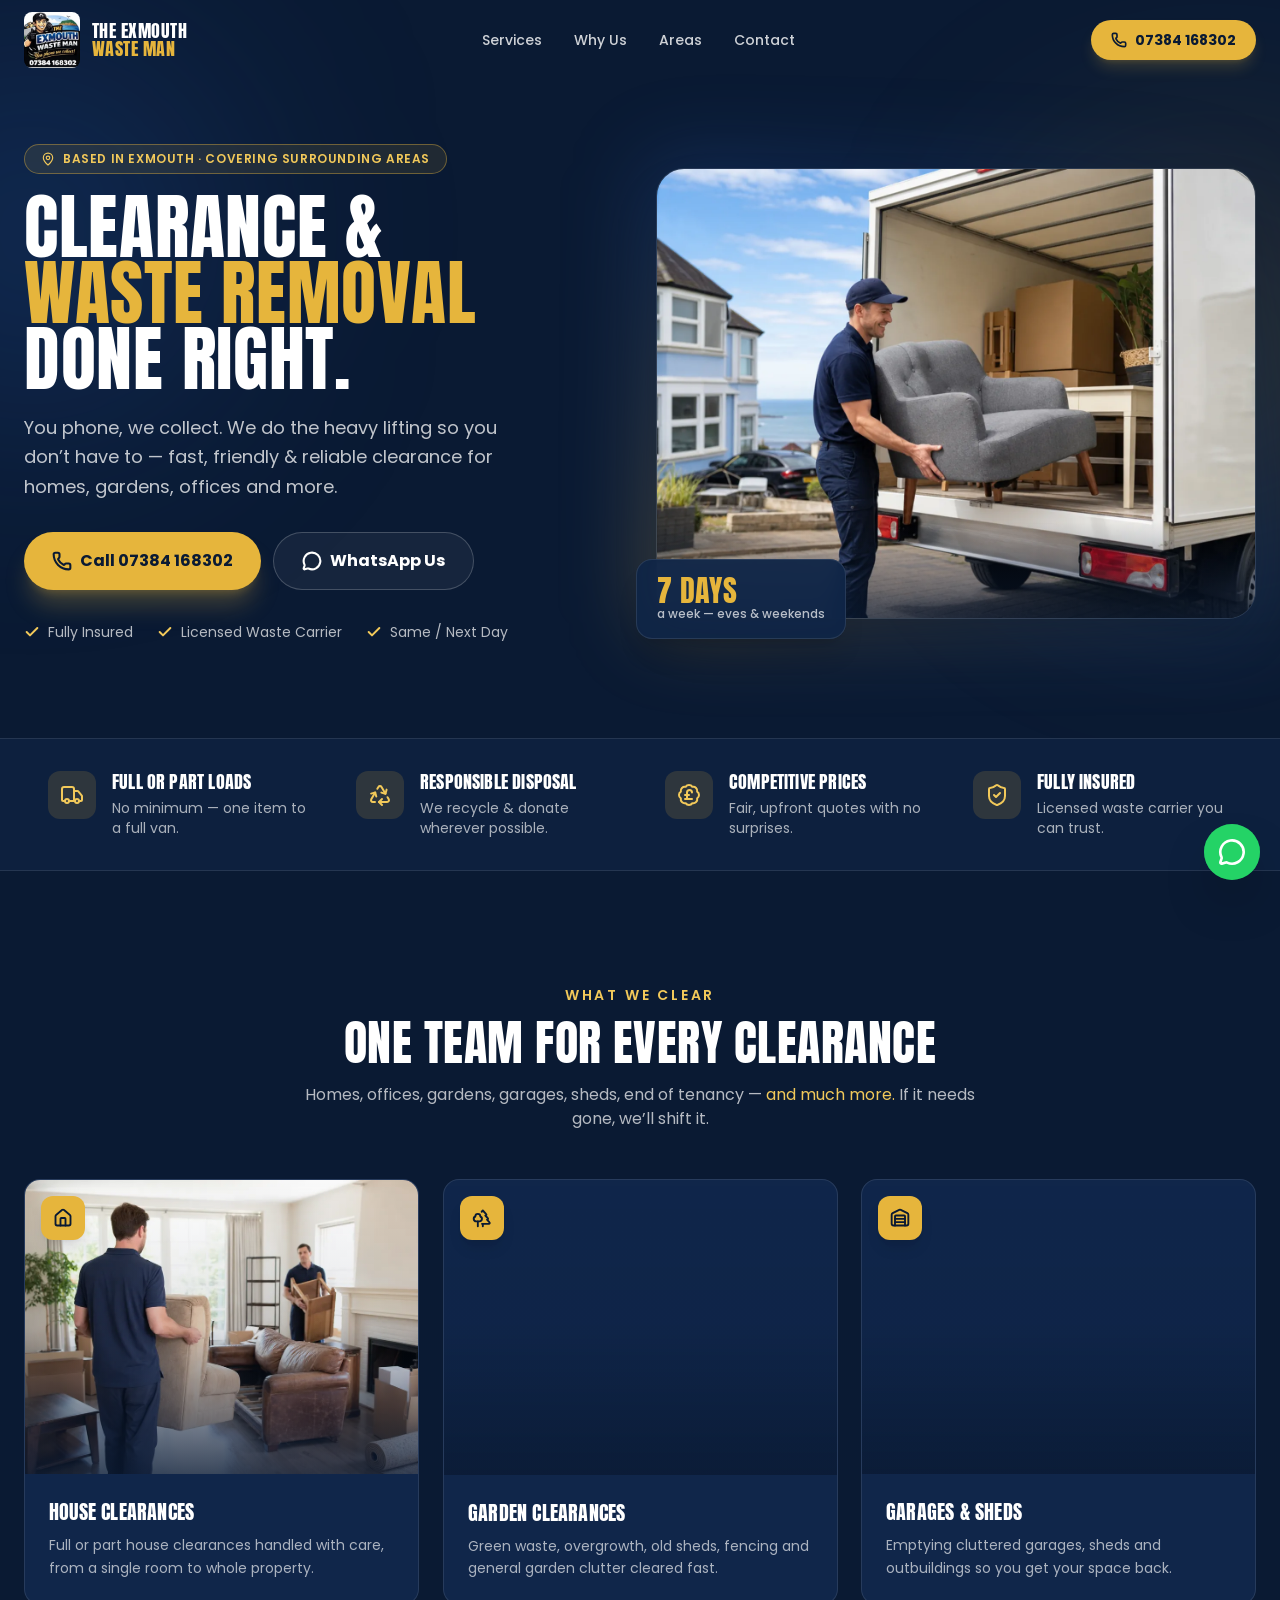
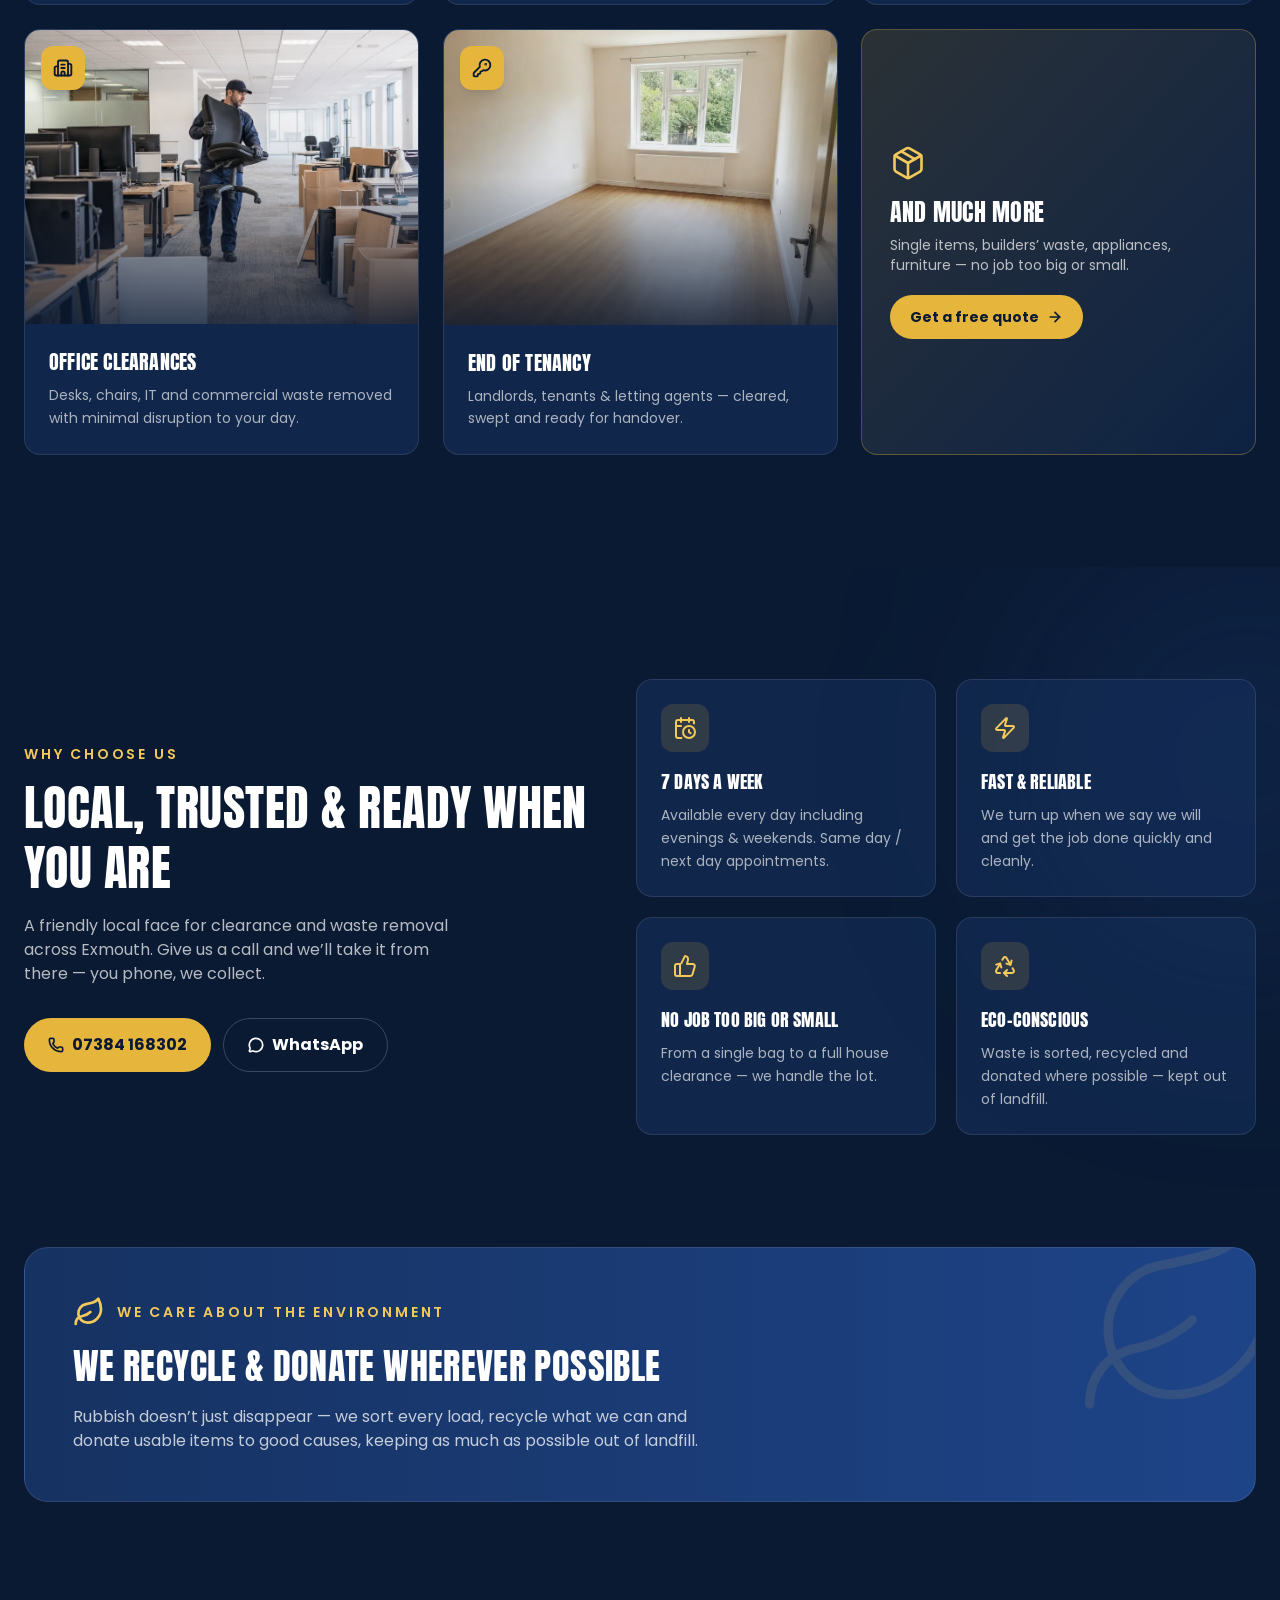
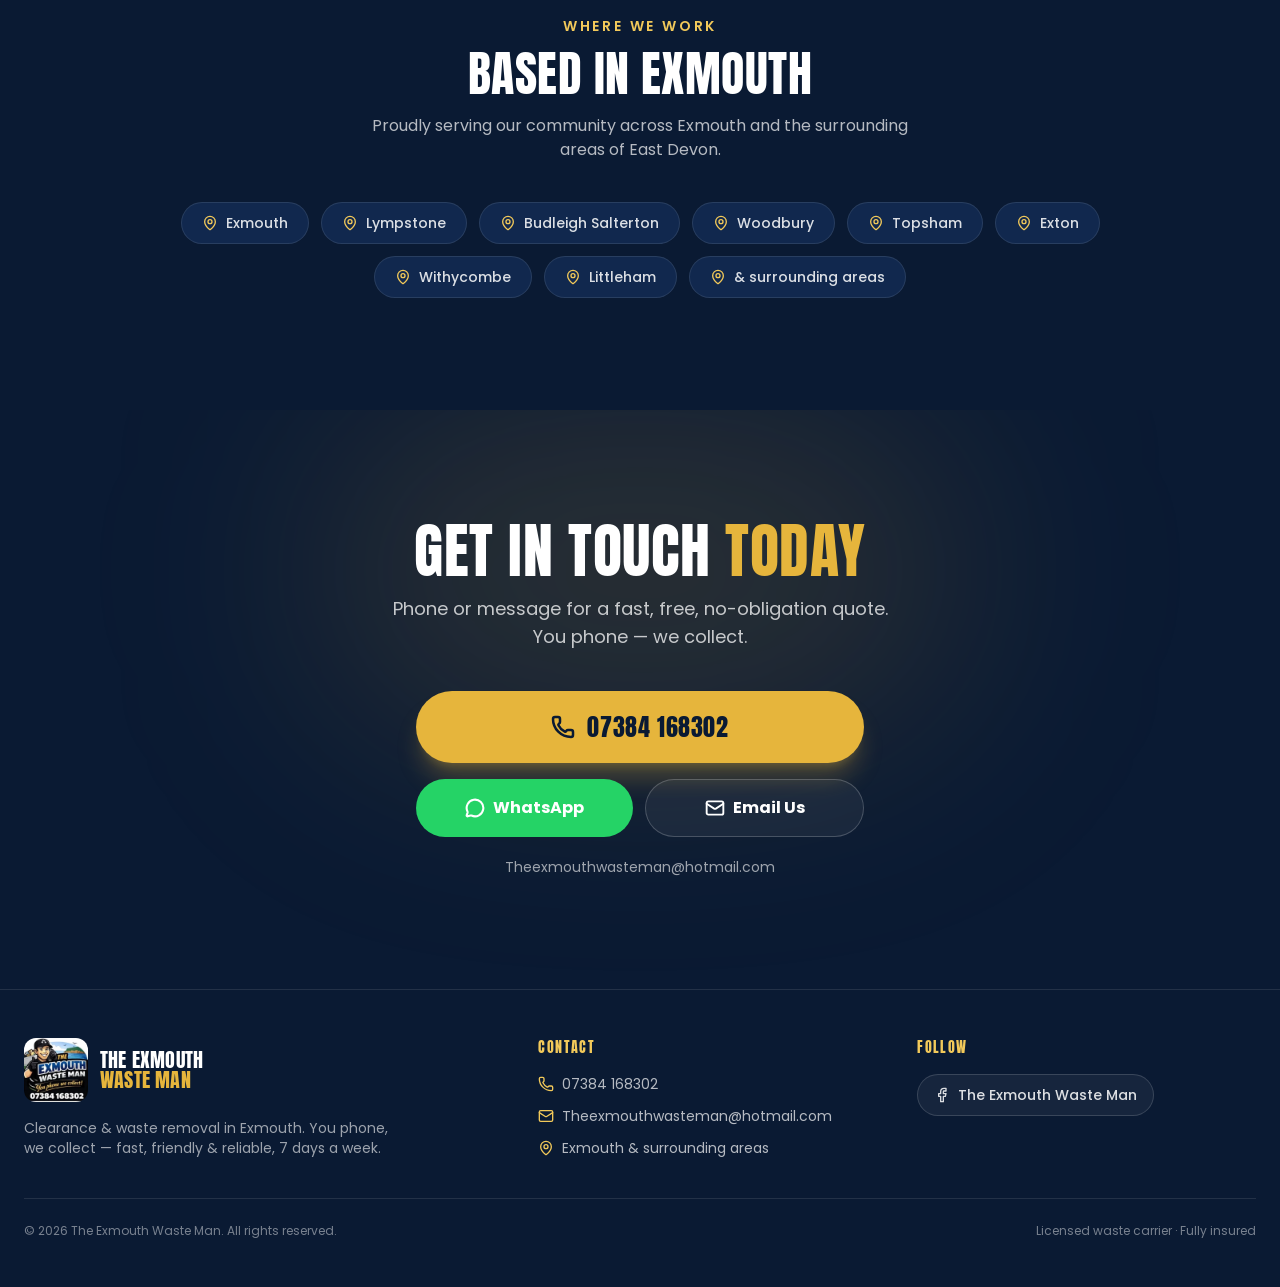
==== index.html @ 0e3e937c "Prerender static HTML + non-blocking fonts for instant mobile load" ====
<!DOCTYPE html><html lang="en"><head>
		<meta charset="UTF-8">
		<meta name="viewport" content="width=device-width, initial-scale=1.0">
		<link rel="icon" href="./images/logo.png">
		<meta name="description" content="The Exmouth Waste Man — professional clearance &amp; waste removal in Exmouth. Homes, offices, gardens, garages, sheds &amp; end of tenancy. You phone, we collect. Call 07384 168302.">
		<meta property="og:title" content="The Exmouth Waste Man — Clearance &amp; Waste Removal">
		<meta property="og:description" content="Fast, friendly &amp; reliable clearance and waste removal in Exmouth. You phone, we collect. Available 7 days a week.">
		<meta property="og:image" content="./images/og-share_1784704649417.png">
		<meta property="og:type" content="website">
		<link rel="preconnect" href="https://fonts.googleapis.com">
		<link rel="preconnect" href="https://fonts.gstatic.com" crossorigin="">
		<link rel="preload" as="style" href="https://fonts.googleapis.com/css2?family=Anton&amp;family=Poppins:wght@400;500;600;700;800&amp;display=swap" onload="this.onload=null;this.rel='stylesheet'"><noscript><link href="https://fonts.googleapis.com/css2?family=Anton&amp;family=Poppins:wght@400;500;600;700;800&amp;display=swap" rel="stylesheet"></noscript>
		<title>The Exmouth Waste Man — Clearance &amp; Waste Removal in Exmouth</title>
		<script type="module" crossorigin="" src="./assets/index-BwbrdCLa.js"></script>
		<link rel="stylesheet" crossorigin="" href="./assets/index-DmiSzPe_.css">
	<script defer="" src="./runable.js" data-hostname="theexmo-mvv4ham-website" data-url="https://r.lilstts.com/events"></script></head>
	<body>
		<div id="root"><div class="min-h-screen bg-navy-900"><header class="fixed inset-x-0 top-0 z-50 transition-all duration-300 bg-transparent"><div class="mx-auto flex max-w-7xl items-center justify-between px-4 py-3 sm:px-6"><a href="#top" class="flex items-center gap-3"><img alt="The Exmouth Waste Man" class="h-12 w-12 rounded-lg object-cover sm:h-14 sm:w-14" src="./images/logo.webp"><span class="font-display text-base leading-none tracking-wide text-white sm:text-lg">THE EXMOUTH<span class="block text-gold-500">WASTE MAN</span></span></a><nav class="hidden items-center gap-8 md:flex"><a href="#services" class="text-sm font-medium text-white/80 transition-colors hover:text-gold-400">Services</a><a href="#why" class="text-sm font-medium text-white/80 transition-colors hover:text-gold-400">Why Us</a><a href="#areas" class="text-sm font-medium text-white/80 transition-colors hover:text-gold-400">Areas</a><a href="#contact" class="text-sm font-medium text-white/80 transition-colors hover:text-gold-400">Contact</a></nav><div class="flex items-center gap-2"><a href="tel:07384168302" class="hidden items-center gap-2 rounded-full bg-gold-500 px-5 py-2.5 text-sm font-bold text-navy-900 shadow-lg shadow-gold-500/20 transition-transform hover:scale-105 sm:flex"><svg xmlns="http://www.w3.org/2000/svg" width="24" height="24" viewBox="0 0 24 24" fill="none" stroke="currentColor" stroke-width="2.5" stroke-linecap="round" stroke-linejoin="round" class="lucide lucide-phone h-4 w-4" aria-hidden="true"><path d="M13.832 16.568a1 1 0 0 0 1.213-.303l.355-.465A2 2 0 0 1 17 15h3a2 2 0 0 1 2 2v3a2 2 0 0 1-2 2A18 18 0 0 1 2 4a2 2 0 0 1 2-2h3a2 2 0 0 1 2 2v3a2 2 0 0 1-.8 1.6l-.468.351a1 1 0 0 0-.292 1.233 14 14 0 0 0 6.392 6.384"></path></svg>07384 168302</a><button class="grid h-11 w-11 place-items-center rounded-lg bg-white/10 text-white md:hidden" aria-label="Menu"><svg xmlns="http://www.w3.org/2000/svg" width="24" height="24" viewBox="0 0 24 24" fill="none" stroke="currentColor" stroke-width="2" stroke-linecap="round" stroke-linejoin="round" class="lucide lucide-menu h-6 w-6" aria-hidden="true"><path d="M4 5h16"></path><path d="M4 12h16"></path><path d="M4 19h16"></path></svg></button></div></div></header><main><section id="top" class="relative overflow-hidden pt-28 pb-16 sm:pt-36 sm:pb-24"><div class="pointer-events-none absolute inset-0"><div class="absolute -left-40 top-10 h-96 w-96 rounded-full bg-blue-brand/20 blur-[120px]"></div><div class="absolute -right-32 top-40 h-96 w-96 rounded-full bg-gold-500/15 blur-[120px]"></div></div><div class="relative mx-auto grid max-w-7xl items-center gap-10 px-4 sm:px-6 lg:grid-cols-2 lg:gap-8"><div><div class="reveal is-visible inline-flex items-center gap-2 rounded-full border border-gold-500/40 bg-gold-500/10 px-4 py-1.5 text-xs font-semibold uppercase tracking-wider text-gold-400 is-visible"><svg xmlns="http://www.w3.org/2000/svg" width="24" height="24" viewBox="0 0 24 24" fill="none" stroke="currentColor" stroke-width="2" stroke-linecap="round" stroke-linejoin="round" class="lucide lucide-map-pin h-3.5 w-3.5" aria-hidden="true"><path d="M20 10c0 4.993-5.539 10.193-7.399 11.799a1 1 0 0 1-1.202 0C9.539 20.193 4 14.993 4 10a8 8 0 0 1 16 0"></path><circle cx="12" cy="10" r="3"></circle></svg> Based in Exmouth · Covering surrounding areas</div><h1 class="reveal is-visible mt-5 font-display text-5xl uppercase leading-[0.92] text-white sm:text-6xl lg:text-7xl is-visible" data-delay="80">Clearance &amp;<br><span class="text-gold-500">Waste Removal</span><br>done right.</h1><p class="reveal is-visible mt-5 max-w-lg text-lg leading-relaxed text-white/75 is-visible" data-delay="160">You phone, we collect. We do the heavy lifting so you don’t have to — fast, friendly &amp; reliable clearance for homes, gardens, offices and more.</p><div class="reveal is-visible mt-8 flex flex-wrap gap-3 is-visible" data-delay="240"><a href="tel:07384168302" class="flex items-center gap-2 rounded-full bg-gold-500 px-7 py-4 font-bold text-navy-900 shadow-xl shadow-gold-500/25 transition-transform hover:scale-105"><svg xmlns="http://www.w3.org/2000/svg" width="24" height="24" viewBox="0 0 24 24" fill="none" stroke="currentColor" stroke-width="2.5" stroke-linecap="round" stroke-linejoin="round" class="lucide lucide-phone h-5 w-5" aria-hidden="true"><path d="M13.832 16.568a1 1 0 0 0 1.213-.303l.355-.465A2 2 0 0 1 17 15h3a2 2 0 0 1 2 2v3a2 2 0 0 1-2 2A18 18 0 0 1 2 4a2 2 0 0 1 2-2h3a2 2 0 0 1 2 2v3a2 2 0 0 1-.8 1.6l-.468.351a1 1 0 0 0-.292 1.233 14 14 0 0 0 6.392 6.384"></path></svg> Call 07384 168302</a><a href="https://wa.me/447384168302" target="_blank" rel="noreferrer" class="flex items-center gap-2 rounded-full border border-white/20 bg-white/5 px-7 py-4 font-bold text-white transition-colors hover:border-wa hover:bg-wa/15"><svg xmlns="http://www.w3.org/2000/svg" width="24" height="24" viewBox="0 0 24 24" fill="none" stroke="currentColor" stroke-width="2.5" stroke-linecap="round" stroke-linejoin="round" class="lucide lucide-message-circle h-5 w-5" aria-hidden="true"><path d="M2.992 16.342a2 2 0 0 1 .094 1.167l-1.065 3.29a1 1 0 0 0 1.236 1.168l3.413-.998a2 2 0 0 1 1.099.092 10 10 0 1 0-4.777-4.719"></path></svg> WhatsApp Us</a></div><div class="reveal is-visible mt-8 flex flex-wrap items-center gap-x-6 gap-y-2 text-sm text-white/70 is-visible" data-delay="320"><span class="flex items-center gap-2"><svg xmlns="http://www.w3.org/2000/svg" width="24" height="24" viewBox="0 0 24 24" fill="none" stroke="currentColor" stroke-width="3" stroke-linecap="round" stroke-linejoin="round" class="lucide lucide-check h-4 w-4 text-gold-400" aria-hidden="true"><path d="M20 6 9 17l-5-5"></path></svg> Fully Insured</span><span class="flex items-center gap-2"><svg xmlns="http://www.w3.org/2000/svg" width="24" height="24" viewBox="0 0 24 24" fill="none" stroke="currentColor" stroke-width="3" stroke-linecap="round" stroke-linejoin="round" class="lucide lucide-check h-4 w-4 text-gold-400" aria-hidden="true"><path d="M20 6 9 17l-5-5"></path></svg> Licensed Waste Carrier</span><span class="flex items-center gap-2"><svg xmlns="http://www.w3.org/2000/svg" width="24" height="24" viewBox="0 0 24 24" fill="none" stroke="currentColor" stroke-width="3" stroke-linecap="round" stroke-linejoin="round" class="lucide lucide-check h-4 w-4 text-gold-400" aria-hidden="true"><path d="M20 6 9 17l-5-5"></path></svg> Same / Next Day</span></div></div><div class="reveal is-visible relative is-visible" data-delay="200"><div class="absolute -inset-3 rounded-[2rem] bg-gradient-to-tr from-gold-500/30 via-blue-brand/20 to-transparent blur-2xl"></div><div class="relative overflow-hidden rounded-[1.75rem] border border-white/10 shadow-2xl"><img alt="Exmouth Waste Man loading furniture into a van" class="aspect-[4/3] w-full object-cover" src="./images/hero_1784703141328.webp"><div class="absolute inset-x-0 bottom-0 h-24 bg-gradient-to-t from-navy-900/70 to-transparent"></div></div><div class="absolute -bottom-5 -left-5 hidden rounded-2xl border border-white/10 bg-navy-800/95 px-5 py-4 shadow-xl backdrop-blur sm:block"><p class="font-display text-3xl leading-none text-gold-500">7 DAYS</p><p class="text-xs font-medium text-white/70">a week — eves &amp; weekends</p></div></div></div></section><section class="border-y border-white/10 bg-navy-800/60"><div class="mx-auto grid max-w-7xl gap-px px-4 py-2 sm:grid-cols-2 sm:px-6 lg:grid-cols-4"><div class="reveal is-visible flex items-start gap-4 p-6 is-visible" data-delay="0"><div class="grid h-12 w-12 shrink-0 place-items-center rounded-xl bg-gold-500/15 text-gold-400"><svg xmlns="http://www.w3.org/2000/svg" width="24" height="24" viewBox="0 0 24 24" fill="none" stroke="currentColor" stroke-width="2" stroke-linecap="round" stroke-linejoin="round" class="lucide lucide-truck h-6 w-6" aria-hidden="true"><path d="M14 18V6a2 2 0 0 0-2-2H4a2 2 0 0 0-2 2v11a1 1 0 0 0 1 1h2"></path><path d="M15 18H9"></path><path d="M19 18h2a1 1 0 0 0 1-1v-3.65a1 1 0 0 0-.22-.624l-3.48-4.35A1 1 0 0 0 17.52 8H14"></path><circle cx="17" cy="18" r="2"></circle><circle cx="7" cy="18" r="2"></circle></svg></div><div><h3 class="font-display text-lg uppercase leading-tight text-white">Full or Part Loads</h3><p class="mt-1 text-sm text-white/65">No minimum — one item to a full van.</p></div></div><div class="reveal is-visible flex items-start gap-4 p-6 is-visible" data-delay="80"><div class="grid h-12 w-12 shrink-0 place-items-center rounded-xl bg-gold-500/15 text-gold-400"><svg xmlns="http://www.w3.org/2000/svg" width="24" height="24" viewBox="0 0 24 24" fill="none" stroke="currentColor" stroke-width="2" stroke-linecap="round" stroke-linejoin="round" class="lucide lucide-recycle h-6 w-6" aria-hidden="true"><path d="M7 19H4.815a1.83 1.83 0 0 1-1.57-.881 1.785 1.785 0 0 1-.004-1.784L7.196 9.5"></path><path d="M11 19h8.203a1.83 1.83 0 0 0 1.556-.89 1.784 1.784 0 0 0 0-1.775l-1.226-2.12"></path><path d="m14 16-3 3 3 3"></path><path d="M8.293 13.596 7.196 9.5 3.1 10.598"></path><path d="m9.344 5.811 1.093-1.892A1.83 1.83 0 0 1 11.985 3a1.784 1.784 0 0 1 1.546.888l3.943 6.843"></path><path d="m13.378 9.633 4.096 1.098 1.097-4.096"></path></svg></div><div><h3 class="font-display text-lg uppercase leading-tight text-white">Responsible Disposal</h3><p class="mt-1 text-sm text-white/65">We recycle &amp; donate wherever possible.</p></div></div><div class="reveal is-visible flex items-start gap-4 p-6 is-visible" data-delay="160"><div class="grid h-12 w-12 shrink-0 place-items-center rounded-xl bg-gold-500/15 text-gold-400"><svg xmlns="http://www.w3.org/2000/svg" width="24" height="24" viewBox="0 0 24 24" fill="none" stroke="currentColor" stroke-width="2" stroke-linecap="round" stroke-linejoin="round" class="lucide lucide-badge-pound-sterling h-6 w-6" aria-hidden="true"><path d="M3.85 8.62a4 4 0 0 1 4.78-4.77 4 4 0 0 1 6.74 0 4 4 0 0 1 4.78 4.78 4 4 0 0 1 0 6.74 4 4 0 0 1-4.77 4.78 4 4 0 0 1-6.75 0 4 4 0 0 1-4.78-4.77 4 4 0 0 1 0-6.76Z"></path><path d="M8 12h4"></path><path d="M10 16V9.5a2.5 2.5 0 0 1 5 0"></path><path d="M8 16h7"></path></svg></div><div><h3 class="font-display text-lg uppercase leading-tight text-white">Competitive Prices</h3><p class="mt-1 text-sm text-white/65">Fair, upfront quotes with no surprises.</p></div></div><div class="reveal is-visible flex items-start gap-4 p-6 is-visible" data-delay="240"><div class="grid h-12 w-12 shrink-0 place-items-center rounded-xl bg-gold-500/15 text-gold-400"><svg xmlns="http://www.w3.org/2000/svg" width="24" height="24" viewBox="0 0 24 24" fill="none" stroke="currentColor" stroke-width="2" stroke-linecap="round" stroke-linejoin="round" class="lucide lucide-shield-check h-6 w-6" aria-hidden="true"><path d="M20 13c0 5-3.5 7.5-7.66 8.95a1 1 0 0 1-.67-.01C7.5 20.5 4 18 4 13V6a1 1 0 0 1 1-1c2 0 4.5-1.2 6.24-2.72a1.17 1.17 0 0 1 1.52 0C14.51 3.81 17 5 19 5a1 1 0 0 1 1 1z"></path><path d="m9 12 2 2 4-4"></path></svg></div><div><h3 class="font-display text-lg uppercase leading-tight text-white">Fully Insured</h3><p class="mt-1 text-sm text-white/65">Licensed waste carrier you can trust.</p></div></div></div></section><section id="services" class="relative py-20 sm:py-28"><div class="mx-auto max-w-7xl px-4 sm:px-6"><div class="reveal is-visible mx-auto max-w-2xl text-center"><span class="text-sm font-semibold uppercase tracking-[0.2em] text-gold-400">What we clear</span><h2 class="mt-3 font-display text-4xl uppercase text-white sm:text-5xl">One team for every clearance</h2><p class="mt-4 text-white/70">Homes, offices, gardens, garages, sheds, end of tenancy — <span class="text-gold-400">and much more.</span> If it needs gone, we’ll shift it.</p></div><div class="mt-12 grid gap-6 sm:grid-cols-2 lg:grid-cols-3"><article class="reveal is-visible group overflow-hidden rounded-2xl border border-white/10 bg-navy-700/50 transition-all duration-300 hover:-translate-y-1.5 hover:border-gold-500/40 hover:shadow-2xl hover:shadow-black/40" data-delay="0"><div class="relative aspect-[4/3] overflow-hidden"><img alt="House Clearances" loading="lazy" decoding="async" class="h-full w-full object-cover transition-transform duration-500 group-hover:scale-105" src="./images/svc-home_1784703141329.webp"><div class="absolute inset-0 bg-gradient-to-t from-navy-900/80 via-navy-900/10 to-transparent"></div><div class="absolute left-4 top-4 grid h-11 w-11 place-items-center rounded-xl bg-gold-500 text-navy-900 shadow-lg"><svg xmlns="http://www.w3.org/2000/svg" width="24" height="24" viewBox="0 0 24 24" fill="none" stroke="currentColor" stroke-width="2.25" stroke-linecap="round" stroke-linejoin="round" class="lucide lucide-house h-5 w-5" aria-hidden="true"><path d="M15 21v-8a1 1 0 0 0-1-1h-4a1 1 0 0 0-1 1v8"></path><path d="M3 10a2 2 0 0 1 .709-1.528l7-6a2 2 0 0 1 2.582 0l7 6A2 2 0 0 1 21 10v9a2 2 0 0 1-2 2H5a2 2 0 0 1-2-2z"></path></svg></div></div><div class="p-6"><h3 class="font-display text-xl uppercase text-white">House Clearances</h3><p class="mt-2 text-sm leading-relaxed text-white/65">Full or part house clearances handled with care, from a single room to whole property.</p></div></article><article class="reveal is-visible group overflow-hidden rounded-2xl border border-white/10 bg-navy-700/50 transition-all duration-300 hover:-translate-y-1.5 hover:border-gold-500/40 hover:shadow-2xl hover:shadow-black/40" data-delay="90"><div class="relative aspect-[4/3] overflow-hidden"><img alt="Garden Clearances" loading="lazy" decoding="async" class="h-full w-full object-cover transition-transform duration-500 group-hover:scale-105" src="./images/svc-garden_1784703141329.webp"><div class="absolute inset-0 bg-gradient-to-t from-navy-900/80 via-navy-900/10 to-transparent"></div><div class="absolute left-4 top-4 grid h-11 w-11 place-items-center rounded-xl bg-gold-500 text-navy-900 shadow-lg"><svg xmlns="http://www.w3.org/2000/svg" width="24" height="24" viewBox="0 0 24 24" fill="none" stroke="currentColor" stroke-width="2.25" stroke-linecap="round" stroke-linejoin="round" class="lucide lucide-trees h-5 w-5" aria-hidden="true"><path d="M10 10v.2A3 3 0 0 1 8.9 16H5a3 3 0 0 1-1-5.8V10a3 3 0 0 1 6 0Z"></path><path d="M7 16v6"></path><path d="M13 19v3"></path><path d="M12 19h8.3a1 1 0 0 0 .7-1.7L18 14h.3a1 1 0 0 0 .7-1.7L16 9h.2a1 1 0 0 0 .8-1.7L13 3l-1.4 1.5"></path></svg></div></div><div class="p-6"><h3 class="font-display text-xl uppercase text-white">Garden Clearances</h3><p class="mt-2 text-sm leading-relaxed text-white/65">Green waste, overgrowth, old sheds, fencing and general garden clutter cleared fast.</p></div></article><article class="reveal is-visible group overflow-hidden rounded-2xl border border-white/10 bg-navy-700/50 transition-all duration-300 hover:-translate-y-1.5 hover:border-gold-500/40 hover:shadow-2xl hover:shadow-black/40" data-delay="180"><div class="relative aspect-[4/3] overflow-hidden"><img alt="Garages &amp; Sheds" loading="lazy" decoding="async" class="h-full w-full object-cover transition-transform duration-500 group-hover:scale-105" src="./images/svc-garage_1784703141329.webp"><div class="absolute inset-0 bg-gradient-to-t from-navy-900/80 via-navy-900/10 to-transparent"></div><div class="absolute left-4 top-4 grid h-11 w-11 place-items-center rounded-xl bg-gold-500 text-navy-900 shadow-lg"><svg xmlns="http://www.w3.org/2000/svg" width="24" height="24" viewBox="0 0 24 24" fill="none" stroke="currentColor" stroke-width="2.25" stroke-linecap="round" stroke-linejoin="round" class="lucide lucide-warehouse h-5 w-5" aria-hidden="true"><path d="M18 21V10a1 1 0 0 0-1-1H7a1 1 0 0 0-1 1v11"></path><path d="M22 19a2 2 0 0 1-2 2H4a2 2 0 0 1-2-2V8a2 2 0 0 1 1.132-1.803l7.95-3.974a2 2 0 0 1 1.837 0l7.948 3.974A2 2 0 0 1 22 8z"></path><path d="M6 13h12"></path><path d="M6 17h12"></path></svg></div></div><div class="p-6"><h3 class="font-display text-xl uppercase text-white">Garages &amp; Sheds</h3><p class="mt-2 text-sm leading-relaxed text-white/65">Emptying cluttered garages, sheds and outbuildings so you get your space back.</p></div></article><article class="reveal is-visible group overflow-hidden rounded-2xl border border-white/10 bg-navy-700/50 transition-all duration-300 hover:-translate-y-1.5 hover:border-gold-500/40 hover:shadow-2xl hover:shadow-black/40" data-delay="0"><div class="relative aspect-[4/3] overflow-hidden"><img alt="Office Clearances" loading="lazy" decoding="async" class="h-full w-full object-cover transition-transform duration-500 group-hover:scale-105" src="./images/svc-office_1784703218437.webp"><div class="absolute inset-0 bg-gradient-to-t from-navy-900/80 via-navy-900/10 to-transparent"></div><div class="absolute left-4 top-4 grid h-11 w-11 place-items-center rounded-xl bg-gold-500 text-navy-900 shadow-lg"><svg xmlns="http://www.w3.org/2000/svg" width="24" height="24" viewBox="0 0 24 24" fill="none" stroke="currentColor" stroke-width="2.25" stroke-linecap="round" stroke-linejoin="round" class="lucide lucide-building2 lucide-building-2 h-5 w-5" aria-hidden="true"><path d="M10 12h4"></path><path d="M10 8h4"></path><path d="M14 21v-3a2 2 0 0 0-4 0v3"></path><path d="M6 10H4a2 2 0 0 0-2 2v7a2 2 0 0 0 2 2h16a2 2 0 0 0 2-2V9a2 2 0 0 0-2-2h-2"></path><path d="M6 21V5a2 2 0 0 1 2-2h8a2 2 0 0 1 2 2v16"></path></svg></div></div><div class="p-6"><h3 class="font-display text-xl uppercase text-white">Office Clearances</h3><p class="mt-2 text-sm leading-relaxed text-white/65">Desks, chairs, IT and commercial waste removed with minimal disruption to your day.</p></div></article><article class="reveal is-visible group overflow-hidden rounded-2xl border border-white/10 bg-navy-700/50 transition-all duration-300 hover:-translate-y-1.5 hover:border-gold-500/40 hover:shadow-2xl hover:shadow-black/40" data-delay="90"><div class="relative aspect-[4/3] overflow-hidden"><img alt="End of Tenancy" loading="lazy" decoding="async" class="h-full w-full object-cover transition-transform duration-500 group-hover:scale-105" src="./images/svc-tenancy_1784703218437.webp"><div class="absolute inset-0 bg-gradient-to-t from-navy-900/80 via-navy-900/10 to-transparent"></div><div class="absolute left-4 top-4 grid h-11 w-11 place-items-center rounded-xl bg-gold-500 text-navy-900 shadow-lg"><svg xmlns="http://www.w3.org/2000/svg" width="24" height="24" viewBox="0 0 24 24" fill="none" stroke="currentColor" stroke-width="2.25" stroke-linecap="round" stroke-linejoin="round" class="lucide lucide-key-round h-5 w-5" aria-hidden="true"><path d="M2.586 17.414A2 2 0 0 0 2 18.828V21a1 1 0 0 0 1 1h3a1 1 0 0 0 1-1v-1a1 1 0 0 1 1-1h1a1 1 0 0 0 1-1v-1a1 1 0 0 1 1-1h.172a2 2 0 0 0 1.414-.586l.814-.814a6.5 6.5 0 1 0-4-4z"></path><circle cx="16.5" cy="7.5" r=".5" fill="currentColor"></circle></svg></div></div><div class="p-6"><h3 class="font-display text-xl uppercase text-white">End of Tenancy</h3><p class="mt-2 text-sm leading-relaxed text-white/65">Landlords, tenants &amp; letting agents — cleared, swept and ready for handover.</p></div></article><article class="reveal is-visible flex flex-col justify-center rounded-2xl border border-gold-500/30 bg-gradient-to-br from-gold-500/15 to-blue-brand/10 p-7" data-delay="180"><svg xmlns="http://www.w3.org/2000/svg" width="24" height="24" viewBox="0 0 24 24" fill="none" stroke="currentColor" stroke-width="1.75" stroke-linecap="round" stroke-linejoin="round" class="lucide lucide-package h-9 w-9 text-gold-400" aria-hidden="true"><path d="M11 21.73a2 2 0 0 0 2 0l7-4A2 2 0 0 0 21 16V8a2 2 0 0 0-1-1.73l-7-4a2 2 0 0 0-2 0l-7 4A2 2 0 0 0 3 8v8a2 2 0 0 0 1 1.73z"></path><path d="M12 22V12"></path><polyline points="3.29 7 12 12 20.71 7"></polyline><path d="m7.5 4.27 9 5.15"></path></svg><h3 class="mt-4 font-display text-2xl uppercase leading-tight text-white">And much more</h3><p class="mt-2 text-sm text-white/70">Single items, builders’ waste, appliances, furniture — no job too big or small.</p><a href="tel:07384168302" class="mt-5 inline-flex w-fit items-center gap-2 rounded-full bg-gold-500 px-5 py-3 text-sm font-bold text-navy-900 transition-transform hover:scale-105">Get a free quote <svg xmlns="http://www.w3.org/2000/svg" width="24" height="24" viewBox="0 0 24 24" fill="none" stroke="currentColor" stroke-width="2.5" stroke-linecap="round" stroke-linejoin="round" class="lucide lucide-arrow-right h-4 w-4" aria-hidden="true"><path d="M5 12h14"></path><path d="m12 5 7 7-7 7"></path></svg></a></article></div></div></section><section id="why" class="relative overflow-hidden py-20 sm:py-28"><div class="pointer-events-none absolute -right-40 top-0 h-96 w-96 rounded-full bg-blue-brand/15 blur-[130px]"></div><div class="relative mx-auto max-w-7xl px-4 sm:px-6"><div class="grid items-center gap-12 lg:grid-cols-[1fr_1.1fr]"><div class="reveal is-visible is-visible"><span class="text-sm font-semibold uppercase tracking-[0.2em] text-gold-400">Why choose us</span><h2 class="mt-3 font-display text-4xl uppercase leading-tight text-white sm:text-5xl">Local, trusted &amp; ready when you are</h2><p class="mt-4 max-w-md text-white/70">A friendly local face for clearance and waste removal across Exmouth. Give us a call and we’ll take it from there — you phone, we collect.</p><div class="mt-8 flex flex-wrap gap-3"><a href="tel:07384168302" class="flex items-center gap-2 rounded-full bg-gold-500 px-6 py-3.5 font-bold text-navy-900 transition-transform hover:scale-105"><svg xmlns="http://www.w3.org/2000/svg" width="24" height="24" viewBox="0 0 24 24" fill="none" stroke="currentColor" stroke-width="2.5" stroke-linecap="round" stroke-linejoin="round" class="lucide lucide-phone h-4 w-4" aria-hidden="true"><path d="M13.832 16.568a1 1 0 0 0 1.213-.303l.355-.465A2 2 0 0 1 17 15h3a2 2 0 0 1 2 2v3a2 2 0 0 1-2 2A18 18 0 0 1 2 4a2 2 0 0 1 2-2h3a2 2 0 0 1 2 2v3a2 2 0 0 1-.8 1.6l-.468.351a1 1 0 0 0-.292 1.233 14 14 0 0 0 6.392 6.384"></path></svg> 07384 168302</a><a href="https://wa.me/447384168302" target="_blank" rel="noreferrer" class="flex items-center gap-2 rounded-full border border-white/20 px-6 py-3.5 font-bold text-white transition-colors hover:border-wa hover:bg-wa/15"><svg xmlns="http://www.w3.org/2000/svg" width="24" height="24" viewBox="0 0 24 24" fill="none" stroke="currentColor" stroke-width="2.5" stroke-linecap="round" stroke-linejoin="round" class="lucide lucide-message-circle h-4 w-4" aria-hidden="true"><path d="M2.992 16.342a2 2 0 0 1 .094 1.167l-1.065 3.29a1 1 0 0 0 1.236 1.168l3.413-.998a2 2 0 0 1 1.099.092 10 10 0 1 0-4.777-4.719"></path></svg> WhatsApp</a></div></div><div class="grid gap-5 sm:grid-cols-2"><div class="reveal is-visible rounded-2xl border border-white/10 bg-navy-700/50 p-6 transition-colors hover:border-gold-500/30" data-delay="0"><div class="grid h-12 w-12 place-items-center rounded-xl bg-gold-500/15 text-gold-400"><svg xmlns="http://www.w3.org/2000/svg" width="24" height="24" viewBox="0 0 24 24" fill="none" stroke="currentColor" stroke-width="2" stroke-linecap="round" stroke-linejoin="round" class="lucide lucide-calendar-clock h-6 w-6" aria-hidden="true"><path d="M16 14v2.2l1.6 1"></path><path d="M16 2v4"></path><path d="M21 7.5V6a2 2 0 0 0-2-2H5a2 2 0 0 0-2 2v14a2 2 0 0 0 2 2h3.5"></path><path d="M3 10h5"></path><path d="M8 2v4"></path><circle cx="16" cy="16" r="6"></circle></svg></div><h3 class="mt-4 font-display text-lg uppercase text-white">7 Days a Week</h3><p class="mt-2 text-sm leading-relaxed text-white/65">Available every day including evenings &amp; weekends. Same day / next day appointments.</p></div><div class="reveal is-visible rounded-2xl border border-white/10 bg-navy-700/50 p-6 transition-colors hover:border-gold-500/30" data-delay="100"><div class="grid h-12 w-12 place-items-center rounded-xl bg-gold-500/15 text-gold-400"><svg xmlns="http://www.w3.org/2000/svg" width="24" height="24" viewBox="0 0 24 24" fill="none" stroke="currentColor" stroke-width="2" stroke-linecap="round" stroke-linejoin="round" class="lucide lucide-zap h-6 w-6" aria-hidden="true"><path d="M4 14a1 1 0 0 1-.78-1.63l9.9-10.2a.5.5 0 0 1 .86.46l-1.92 6.02A1 1 0 0 0 13 10h7a1 1 0 0 1 .78 1.63l-9.9 10.2a.5.5 0 0 1-.86-.46l1.92-6.02A1 1 0 0 0 11 14z"></path></svg></div><h3 class="mt-4 font-display text-lg uppercase text-white">Fast &amp; Reliable</h3><p class="mt-2 text-sm leading-relaxed text-white/65">We turn up when we say we will and get the job done quickly and cleanly.</p></div><div class="reveal is-visible rounded-2xl border border-white/10 bg-navy-700/50 p-6 transition-colors hover:border-gold-500/30" data-delay="0"><div class="grid h-12 w-12 place-items-center rounded-xl bg-gold-500/15 text-gold-400"><svg xmlns="http://www.w3.org/2000/svg" width="24" height="24" viewBox="0 0 24 24" fill="none" stroke="currentColor" stroke-width="2" stroke-linecap="round" stroke-linejoin="round" class="lucide lucide-thumbs-up h-6 w-6" aria-hidden="true"><path d="M15 5.88 14 10h5.83a2 2 0 0 1 1.92 2.56l-2.33 8A2 2 0 0 1 17.5 22H4a2 2 0 0 1-2-2v-8a2 2 0 0 1 2-2h2.76a2 2 0 0 0 1.79-1.11L12 2a3.13 3.13 0 0 1 3 3.88Z"></path><path d="M7 10v12"></path></svg></div><h3 class="mt-4 font-display text-lg uppercase text-white">No Job Too Big or Small</h3><p class="mt-2 text-sm leading-relaxed text-white/65">From a single bag to a full house clearance — we handle the lot.</p></div><div class="reveal is-visible rounded-2xl border border-white/10 bg-navy-700/50 p-6 transition-colors hover:border-gold-500/30" data-delay="100"><div class="grid h-12 w-12 place-items-center rounded-xl bg-gold-500/15 text-gold-400"><svg xmlns="http://www.w3.org/2000/svg" width="24" height="24" viewBox="0 0 24 24" fill="none" stroke="currentColor" stroke-width="2" stroke-linecap="round" stroke-linejoin="round" class="lucide lucide-recycle h-6 w-6" aria-hidden="true"><path d="M7 19H4.815a1.83 1.83 0 0 1-1.57-.881 1.785 1.785 0 0 1-.004-1.784L7.196 9.5"></path><path d="M11 19h8.203a1.83 1.83 0 0 0 1.556-.89 1.784 1.784 0 0 0 0-1.775l-1.226-2.12"></path><path d="m14 16-3 3 3 3"></path><path d="M8.293 13.596 7.196 9.5 3.1 10.598"></path><path d="m9.344 5.811 1.093-1.892A1.83 1.83 0 0 1 11.985 3a1.784 1.784 0 0 1 1.546.888l3.943 6.843"></path><path d="m13.378 9.633 4.096 1.098 1.097-4.096"></path></svg></div><h3 class="mt-4 font-display text-lg uppercase text-white">Eco-Conscious</h3><p class="mt-2 text-sm leading-relaxed text-white/65">Waste is sorted, recycled and donated where possible — kept out of landfill.</p></div></div></div></div></section><section class="relative"><div class="mx-auto max-w-7xl px-4 sm:px-6"><div class="reveal is-visible relative overflow-hidden rounded-3xl border border-white/10 bg-gradient-to-r from-navy-700 to-navy-600 p-8 sm:p-12"><div class="pointer-events-none absolute -right-10 -top-10 opacity-10"><svg xmlns="http://www.w3.org/2000/svg" width="24" height="24" viewBox="0 0 24 24" fill="none" stroke="currentColor" stroke-width="1" stroke-linecap="round" stroke-linejoin="round" class="lucide lucide-leaf h-56 w-56 text-gold-400" aria-hidden="true"><path d="M11 20A7 7 0 0 1 9.8 6.1C15.5 5 17 4.48 19 2c1 2 2 4.18 2 8 0 5.5-4.78 10-10 10Z"></path><path d="M2 21c0-3 1.85-5.36 5.08-6C9.5 14.52 12 13 13 12"></path></svg></div><div class="relative flex flex-col items-start gap-4"><div class="flex items-center gap-3"><svg xmlns="http://www.w3.org/2000/svg" width="24" height="24" viewBox="0 0 24 24" fill="none" stroke="currentColor" stroke-width="2" stroke-linecap="round" stroke-linejoin="round" class="lucide lucide-leaf h-8 w-8 text-gold-400" aria-hidden="true"><path d="M11 20A7 7 0 0 1 9.8 6.1C15.5 5 17 4.48 19 2c1 2 2 4.18 2 8 0 5.5-4.78 10-10 10Z"></path><path d="M2 21c0-3 1.85-5.36 5.08-6C9.5 14.52 12 13 13 12"></path></svg><span class="text-sm font-semibold uppercase tracking-[0.2em] text-gold-400">We care about the environment</span></div><h2 class="max-w-2xl font-display text-3xl uppercase leading-tight text-white sm:text-4xl">We recycle &amp; donate wherever possible</h2><p class="max-w-2xl text-white/75">Rubbish doesn’t just disappear — we sort every load, recycle what we can and donate usable items to good causes, keeping as much as possible out of landfill.</p></div></div></div></section><section id="areas" class="py-20 sm:py-28"><div class="mx-auto max-w-5xl px-4 text-center sm:px-6"><div class="reveal is-visible is-visible"><span class="text-sm font-semibold uppercase tracking-[0.2em] text-gold-400">Where we work</span><h2 class="mt-3 font-display text-4xl uppercase text-white sm:text-5xl">Based in Exmouth</h2><p class="mx-auto mt-4 max-w-xl text-white/70">Proudly serving our community across Exmouth and the surrounding areas of East Devon.</p></div><div class="reveal is-visible mt-10 flex flex-wrap justify-center gap-3" data-delay="120"><span class="flex items-center gap-2 rounded-full border border-white/10 bg-navy-700/60 px-5 py-2.5 text-sm font-medium text-white/85"><svg xmlns="http://www.w3.org/2000/svg" width="24" height="24" viewBox="0 0 24 24" fill="none" stroke="currentColor" stroke-width="2" stroke-linecap="round" stroke-linejoin="round" class="lucide lucide-map-pin h-4 w-4 text-gold-400" aria-hidden="true"><path d="M20 10c0 4.993-5.539 10.193-7.399 11.799a1 1 0 0 1-1.202 0C9.539 20.193 4 14.993 4 10a8 8 0 0 1 16 0"></path><circle cx="12" cy="10" r="3"></circle></svg> Exmouth</span><span class="flex items-center gap-2 rounded-full border border-white/10 bg-navy-700/60 px-5 py-2.5 text-sm font-medium text-white/85"><svg xmlns="http://www.w3.org/2000/svg" width="24" height="24" viewBox="0 0 24 24" fill="none" stroke="currentColor" stroke-width="2" stroke-linecap="round" stroke-linejoin="round" class="lucide lucide-map-pin h-4 w-4 text-gold-400" aria-hidden="true"><path d="M20 10c0 4.993-5.539 10.193-7.399 11.799a1 1 0 0 1-1.202 0C9.539 20.193 4 14.993 4 10a8 8 0 0 1 16 0"></path><circle cx="12" cy="10" r="3"></circle></svg> Lympstone</span><span class="flex items-center gap-2 rounded-full border border-white/10 bg-navy-700/60 px-5 py-2.5 text-sm font-medium text-white/85"><svg xmlns="http://www.w3.org/2000/svg" width="24" height="24" viewBox="0 0 24 24" fill="none" stroke="currentColor" stroke-width="2" stroke-linecap="round" stroke-linejoin="round" class="lucide lucide-map-pin h-4 w-4 text-gold-400" aria-hidden="true"><path d="M20 10c0 4.993-5.539 10.193-7.399 11.799a1 1 0 0 1-1.202 0C9.539 20.193 4 14.993 4 10a8 8 0 0 1 16 0"></path><circle cx="12" cy="10" r="3"></circle></svg> Budleigh Salterton</span><span class="flex items-center gap-2 rounded-full border border-white/10 bg-navy-700/60 px-5 py-2.5 text-sm font-medium text-white/85"><svg xmlns="http://www.w3.org/2000/svg" width="24" height="24" viewBox="0 0 24 24" fill="none" stroke="currentColor" stroke-width="2" stroke-linecap="round" stroke-linejoin="round" class="lucide lucide-map-pin h-4 w-4 text-gold-400" aria-hidden="true"><path d="M20 10c0 4.993-5.539 10.193-7.399 11.799a1 1 0 0 1-1.202 0C9.539 20.193 4 14.993 4 10a8 8 0 0 1 16 0"></path><circle cx="12" cy="10" r="3"></circle></svg> Woodbury</span><span class="flex items-center gap-2 rounded-full border border-white/10 bg-navy-700/60 px-5 py-2.5 text-sm font-medium text-white/85"><svg xmlns="http://www.w3.org/2000/svg" width="24" height="24" viewBox="0 0 24 24" fill="none" stroke="currentColor" stroke-width="2" stroke-linecap="round" stroke-linejoin="round" class="lucide lucide-map-pin h-4 w-4 text-gold-400" aria-hidden="true"><path d="M20 10c0 4.993-5.539 10.193-7.399 11.799a1 1 0 0 1-1.202 0C9.539 20.193 4 14.993 4 10a8 8 0 0 1 16 0"></path><circle cx="12" cy="10" r="3"></circle></svg> Topsham</span><span class="flex items-center gap-2 rounded-full border border-white/10 bg-navy-700/60 px-5 py-2.5 text-sm font-medium text-white/85"><svg xmlns="http://www.w3.org/2000/svg" width="24" height="24" viewBox="0 0 24 24" fill="none" stroke="currentColor" stroke-width="2" stroke-linecap="round" stroke-linejoin="round" class="lucide lucide-map-pin h-4 w-4 text-gold-400" aria-hidden="true"><path d="M20 10c0 4.993-5.539 10.193-7.399 11.799a1 1 0 0 1-1.202 0C9.539 20.193 4 14.993 4 10a8 8 0 0 1 16 0"></path><circle cx="12" cy="10" r="3"></circle></svg> Exton</span><span class="flex items-center gap-2 rounded-full border border-white/10 bg-navy-700/60 px-5 py-2.5 text-sm font-medium text-white/85"><svg xmlns="http://www.w3.org/2000/svg" width="24" height="24" viewBox="0 0 24 24" fill="none" stroke="currentColor" stroke-width="2" stroke-linecap="round" stroke-linejoin="round" class="lucide lucide-map-pin h-4 w-4 text-gold-400" aria-hidden="true"><path d="M20 10c0 4.993-5.539 10.193-7.399 11.799a1 1 0 0 1-1.202 0C9.539 20.193 4 14.993 4 10a8 8 0 0 1 16 0"></path><circle cx="12" cy="10" r="3"></circle></svg> Withycombe</span><span class="flex items-center gap-2 rounded-full border border-white/10 bg-navy-700/60 px-5 py-2.5 text-sm font-medium text-white/85"><svg xmlns="http://www.w3.org/2000/svg" width="24" height="24" viewBox="0 0 24 24" fill="none" stroke="currentColor" stroke-width="2" stroke-linecap="round" stroke-linejoin="round" class="lucide lucide-map-pin h-4 w-4 text-gold-400" aria-hidden="true"><path d="M20 10c0 4.993-5.539 10.193-7.399 11.799a1 1 0 0 1-1.202 0C9.539 20.193 4 14.993 4 10a8 8 0 0 1 16 0"></path><circle cx="12" cy="10" r="3"></circle></svg> Littleham</span><span class="flex items-center gap-2 rounded-full border border-white/10 bg-navy-700/60 px-5 py-2.5 text-sm font-medium text-white/85"><svg xmlns="http://www.w3.org/2000/svg" width="24" height="24" viewBox="0 0 24 24" fill="none" stroke="currentColor" stroke-width="2" stroke-linecap="round" stroke-linejoin="round" class="lucide lucide-map-pin h-4 w-4 text-gold-400" aria-hidden="true"><path d="M20 10c0 4.993-5.539 10.193-7.399 11.799a1 1 0 0 1-1.202 0C9.539 20.193 4 14.993 4 10a8 8 0 0 1 16 0"></path><circle cx="12" cy="10" r="3"></circle></svg> &amp; surrounding areas</span></div></div></section><section id="contact" class="relative overflow-hidden py-20 sm:py-28"><div class="pointer-events-none absolute inset-0"><div class="absolute left-1/2 top-0 h-80 w-[40rem] -translate-x-1/2 rounded-full bg-gold-500/15 blur-[120px]"></div></div><div class="relative mx-auto max-w-4xl px-4 text-center sm:px-6"><h2 class="reveal is-visible font-display text-5xl uppercase leading-[0.95] text-white sm:text-6xl">Get in touch <span class="text-gold-500">today</span></h2><p class="reveal is-visible mx-auto mt-4 max-w-lg text-lg text-white/75" data-delay="80">Phone or message for a fast, free, no-obligation quote. You phone — we collect.</p><div class="reveal is-visible mt-10 flex flex-col items-center gap-4" data-delay="160"><a href="tel:07384168302" class="group flex w-full max-w-md items-center justify-center gap-3 rounded-full bg-gold-500 px-8 py-5 font-display text-2xl uppercase tracking-wide text-navy-900 shadow-xl shadow-gold-500/25 transition-transform hover:scale-[1.03]"><svg xmlns="http://www.w3.org/2000/svg" width="24" height="24" viewBox="0 0 24 24" fill="none" stroke="currentColor" stroke-width="2.5" stroke-linecap="round" stroke-linejoin="round" class="lucide lucide-phone h-6 w-6" aria-hidden="true"><path d="M13.832 16.568a1 1 0 0 0 1.213-.303l.355-.465A2 2 0 0 1 17 15h3a2 2 0 0 1 2 2v3a2 2 0 0 1-2 2A18 18 0 0 1 2 4a2 2 0 0 1 2-2h3a2 2 0 0 1 2 2v3a2 2 0 0 1-.8 1.6l-.468.351a1 1 0 0 0-.292 1.233 14 14 0 0 0 6.392 6.384"></path></svg> 07384 168302</a><div class="flex w-full max-w-md flex-col gap-3 sm:flex-row"><a href="https://wa.me/447384168302" target="_blank" rel="noreferrer" class="flex flex-1 items-center justify-center gap-2 rounded-full bg-wa px-6 py-4 font-bold text-white transition-transform hover:scale-105"><svg xmlns="http://www.w3.org/2000/svg" width="24" height="24" viewBox="0 0 24 24" fill="none" stroke="currentColor" stroke-width="2.5" stroke-linecap="round" stroke-linejoin="round" class="lucide lucide-message-circle h-5 w-5" aria-hidden="true"><path d="M2.992 16.342a2 2 0 0 1 .094 1.167l-1.065 3.29a1 1 0 0 0 1.236 1.168l3.413-.998a2 2 0 0 1 1.099.092 10 10 0 1 0-4.777-4.719"></path></svg> WhatsApp</a><a href="mailto:Theexmouthwasteman@hotmail.com" class="flex flex-1 items-center justify-center gap-2 rounded-full border border-white/20 bg-white/5 px-6 py-4 font-bold text-white transition-colors hover:border-gold-500/50"><svg xmlns="http://www.w3.org/2000/svg" width="24" height="24" viewBox="0 0 24 24" fill="none" stroke="currentColor" stroke-width="2.25" stroke-linecap="round" stroke-linejoin="round" class="lucide lucide-mail h-5 w-5" aria-hidden="true"><path d="m22 7-8.991 5.727a2 2 0 0 1-2.009 0L2 7"></path><rect x="2" y="4" width="20" height="16" rx="2"></rect></svg> Email Us</a></div><a href="mailto:Theexmouthwasteman@hotmail.com" class="mt-1 break-all text-sm text-white/60 transition-colors hover:text-gold-400">Theexmouthwasteman@hotmail.com</a></div></div></section></main><footer class="border-t border-white/10 bg-navy-900"><div class="mx-auto max-w-7xl px-4 py-12 sm:px-6"><div class="grid gap-10 md:grid-cols-[1.4fr_1fr_1fr]"><div><div class="flex items-center gap-3"><img alt="The Exmouth Waste Man" loading="lazy" decoding="async" class="h-16 w-16 rounded-xl object-cover" src="./images/logo.webp"><div><p class="font-display text-xl leading-none text-white">THE EXMOUTH</p><p class="font-display text-xl leading-none text-gold-500">WASTE MAN</p></div></div><p class="mt-4 max-w-sm text-sm text-white/60">Clearance &amp; waste removal in Exmouth. You phone, we collect — fast, friendly &amp; reliable, 7 days a week.</p></div><div><h4 class="font-display text-sm uppercase tracking-widest text-gold-400">Contact</h4><ul class="mt-4 space-y-3 text-sm text-white/70"><li><a href="tel:07384168302" class="flex items-center gap-2 hover:text-gold-400"><svg xmlns="http://www.w3.org/2000/svg" width="24" height="24" viewBox="0 0 24 24" fill="none" stroke="currentColor" stroke-width="2" stroke-linecap="round" stroke-linejoin="round" class="lucide lucide-phone h-4 w-4 text-gold-400" aria-hidden="true"><path d="M13.832 16.568a1 1 0 0 0 1.213-.303l.355-.465A2 2 0 0 1 17 15h3a2 2 0 0 1 2 2v3a2 2 0 0 1-2 2A18 18 0 0 1 2 4a2 2 0 0 1 2-2h3a2 2 0 0 1 2 2v3a2 2 0 0 1-.8 1.6l-.468.351a1 1 0 0 0-.292 1.233 14 14 0 0 0 6.392 6.384"></path></svg> 07384 168302</a></li><li><a href="mailto:Theexmouthwasteman@hotmail.com" class="flex items-center gap-2 break-all hover:text-gold-400"><svg xmlns="http://www.w3.org/2000/svg" width="24" height="24" viewBox="0 0 24 24" fill="none" stroke="currentColor" stroke-width="2" stroke-linecap="round" stroke-linejoin="round" class="lucide lucide-mail h-4 w-4 text-gold-400" aria-hidden="true"><path d="m22 7-8.991 5.727a2 2 0 0 1-2.009 0L2 7"></path><rect x="2" y="4" width="20" height="16" rx="2"></rect></svg> Theexmouthwasteman@hotmail.com</a></li><li class="flex items-center gap-2"><svg xmlns="http://www.w3.org/2000/svg" width="24" height="24" viewBox="0 0 24 24" fill="none" stroke="currentColor" stroke-width="2" stroke-linecap="round" stroke-linejoin="round" class="lucide lucide-map-pin h-4 w-4 text-gold-400" aria-hidden="true"><path d="M20 10c0 4.993-5.539 10.193-7.399 11.799a1 1 0 0 1-1.202 0C9.539 20.193 4 14.993 4 10a8 8 0 0 1 16 0"></path><circle cx="12" cy="10" r="3"></circle></svg> Exmouth &amp; surrounding areas</li></ul></div><div><h4 class="font-display text-sm uppercase tracking-widest text-gold-400">Follow</h4><a href="https://www.facebook.com/exmouthwasteman" target="_blank" rel="noreferrer" class="mt-4 inline-flex items-center gap-2 rounded-full border border-white/15 bg-white/5 px-4 py-2.5 text-sm font-medium text-white/85 transition-colors hover:border-blue-brand hover:bg-blue-brand/15"><svg xmlns="http://www.w3.org/2000/svg" width="24" height="24" viewBox="0 0 24 24" fill="none" stroke="currentColor" stroke-width="2" stroke-linecap="round" stroke-linejoin="round" class="lucide lucide-facebook h-4 w-4" aria-hidden="true"><path d="M18 2h-3a5 5 0 0 0-5 5v3H7v4h3v8h4v-8h3l1-4h-4V7a1 1 0 0 1 1-1h3z"></path></svg> The Exmouth Waste Man</a></div></div><div class="mt-10 flex flex-col items-center justify-between gap-3 border-t border-white/10 pt-6 text-xs text-white/45 sm:flex-row"><p>© 2026 The Exmouth Waste Man. All rights reserved.</p><p>Licensed waste carrier · Fully insured</p></div></div></footer><a href="https://wa.me/447384168302" target="_blank" rel="noreferrer" aria-label="Message us on WhatsApp" class="fixed bottom-5 right-5 z-50 flex h-14 w-14 items-center justify-center rounded-full bg-wa text-white shadow-2xl shadow-black/40 transition-transform hover:scale-110"><span class="absolute inline-flex h-full w-full animate-ping rounded-full bg-wa opacity-40"></span><svg xmlns="http://www.w3.org/2000/svg" width="24" height="24" viewBox="0 0 24 24" fill="none" stroke="currentColor" stroke-width="2.25" stroke-linecap="round" stroke-linejoin="round" class="lucide lucide-message-circle relative h-7 w-7" aria-hidden="true"><path d="M2.992 16.342a2 2 0 0 1 .094 1.167l-1.065 3.29a1 1 0 0 0 1.236 1.168l3.413-.998a2 2 0 0 1 1.099.092 10 10 0 1 0-4.777-4.719"></path></svg></a></div></div>
	

</body></html>
---- assets/index-DmiSzPe_.css ----
@layer properties{@supports (((-webkit-hyphens:none)) and (not (margin-trim:inline))) or ((-moz-orient:inline) and (not (color:rgb(from red r g b)))){*,:before,:after,::backdrop{--tw-translate-x:0;--tw-translate-y:0;--tw-translate-z:0;--tw-rotate-x:initial;--tw-rotate-y:initial;--tw-rotate-z:initial;--tw-skew-x:initial;--tw-skew-y:initial;--tw-space-y-reverse:0;--tw-border-style:solid;--tw-gradient-position:initial;--tw-gradient-from:#0000;--tw-gradient-via:#0000;--tw-gradient-to:#0000;--tw-gradient-stops:initial;--tw-gradient-via-stops:initial;--tw-gradient-from-position:0%;--tw-gradient-via-position:50%;--tw-gradient-to-position:100%;--tw-leading:initial;--tw-font-weight:initial;--tw-tracking:initial;--tw-shadow:0 0 #0000;--tw-shadow-color:initial;--tw-shadow-alpha:100%;--tw-inset-shadow:0 0 #0000;--tw-inset-shadow-color:initial;--tw-inset-shadow-alpha:100%;--tw-ring-color:initial;--tw-ring-shadow:0 0 #0000;--tw-inset-ring-color:initial;--tw-inset-ring-shadow:0 0 #0000;--tw-ring-inset:initial;--tw-ring-offset-width:0px;--tw-ring-offset-color:#fff;--tw-ring-offset-shadow:0 0 #0000;--tw-outline-style:solid;--tw-blur:initial;--tw-brightness:initial;--tw-contrast:initial;--tw-grayscale:initial;--tw-hue-rotate:initial;--tw-invert:initial;--tw-opacity:initial;--tw-saturate:initial;--tw-sepia:initial;--tw-drop-shadow:initial;--tw-drop-shadow-color:initial;--tw-drop-shadow-alpha:100%;--tw-drop-shadow-size:initial;--tw-backdrop-blur:initial;--tw-backdrop-brightness:initial;--tw-backdrop-contrast:initial;--tw-backdrop-grayscale:initial;--tw-backdrop-hue-rotate:initial;--tw-backdrop-invert:initial;--tw-backdrop-opacity:initial;--tw-backdrop-saturate:initial;--tw-backdrop-sepia:initial;--tw-duration:initial;--tw-scale-x:1;--tw-scale-y:1;--tw-scale-z:1;--tw-animation-delay:0s;--tw-animation-direction:normal;--tw-animation-duration:initial;--tw-animation-fill-mode:none;--tw-animation-iteration-count:1;--tw-enter-blur:0;--tw-enter-opacity:1;--tw-enter-rotate:0;--tw-enter-scale:1;--tw-enter-translate-x:0;--tw-enter-translate-y:0;--tw-exit-blur:0;--tw-exit-opacity:1;--tw-exit-rotate:0;--tw-exit-scale:1;--tw-exit-translate-x:0;--tw-exit-translate-y:0}}}@layer theme{:root,:host{--font-sans:ui-sans-serif, system-ui, sans-serif, "Apple Color Emoji", "Segoe UI Emoji", "Segoe UI Symbol", "Noto Color Emoji";--font-mono:ui-monospace, SFMono-Regular, Menlo, Monaco, Consolas, "Liberation Mono", "Courier New", monospace;--color-black:#000;--color-white:#fff;--spacing:.25rem;--container-sm:24rem;--container-md:28rem;--container-lg:32rem;--container-xl:36rem;--container-2xl:42rem;--container-4xl:56rem;--container-5xl:64rem;--container-7xl:80rem;--text-xs:.75rem;--text-xs--line-height:calc(1 / .75);--text-sm:.875rem;--text-sm--line-height:calc(1.25 / .875);--text-base:1rem;--text-base--line-height: 1.5 ;--text-lg:1.125rem;--text-lg--line-height:calc(1.75 / 1.125);--text-xl:1.25rem;--text-xl--line-height:calc(1.75 / 1.25);--text-2xl:1.5rem;--text-2xl--line-height:calc(2 / 1.5);--text-3xl:1.875rem;--text-3xl--line-height: 1.2 ;--text-4xl:2.25rem;--text-4xl--line-height:calc(2.5 / 2.25);--text-5xl:3rem;--text-5xl--line-height:1;--text-6xl:3.75rem;--text-6xl--line-height:1;--text-7xl:4.5rem;--text-7xl--line-height:1;--font-weight-medium:500;--font-weight-semibold:600;--font-weight-bold:700;--tracking-wide:.025em;--tracking-wider:.05em;--tracking-widest:.1em;--leading-tight:1.25;--leading-relaxed:1.625;--radius-md:.375rem;--radius-lg:.5rem;--radius-xl:.75rem;--radius-2xl:1rem;--radius-3xl:1.5rem;--animate-ping:ping 1s cubic-bezier(0, 0, .2, 1) infinite;--blur-md:12px;--blur-2xl:40px;--default-transition-duration:.15s;--default-transition-timing-function:cubic-bezier(.4, 0, .2, 1);--default-font-family:var(--font-sans);--default-mono-font-family:var(--font-mono);--font-display:"Anton", system-ui, sans-serif;--font-body:"Poppins", system-ui, sans-serif;--color-navy-900:#0a1a33;--color-navy-800:#0f2547;--color-navy-700:#163262;--color-navy-600:#1e4488;--color-blue-brand:#2f6fd6;--color-gold-500:#e6b53c;--color-gold-400:#f2c95a;--color-wa:#25d366}}@layer base{*,:after,:before,::backdrop{box-sizing:border-box;border:0 solid;margin:0;padding:0}::file-selector-button{box-sizing:border-box;border:0 solid;margin:0;padding:0}html,:host{-webkit-text-size-adjust:100%;tab-size:4;line-height:1.5;font-family:var(--default-font-family,ui-sans-serif, system-ui, sans-serif, "Apple Color Emoji", "Segoe UI Emoji", "Segoe UI Symbol", "Noto Color Emoji");font-feature-settings:var(--default-font-feature-settings,normal);font-variation-settings:var(--default-font-variation-settings,normal);-webkit-tap-highlight-color:transparent}hr{height:0;color:inherit;border-top-width:1px}abbr:where([title]){-webkit-text-decoration:underline dotted;text-decoration:underline dotted}h1,h2,h3,h4,h5,h6{font-size:inherit;font-weight:inherit}a{color:inherit;-webkit-text-decoration:inherit;text-decoration:inherit}b,strong{font-weight:bolder}code,kbd,samp,pre{font-family:var(--default-mono-font-family,ui-monospace, SFMono-Regular, Menlo, Monaco, Consolas, "Liberation Mono", "Courier New", monospace);font-feature-settings:var(--default-mono-font-feature-settings,normal);font-variation-settings:var(--default-mono-font-variation-settings,normal);font-size:1em}small{font-size:80%}sub,sup{vertical-align:baseline;font-size:75%;line-height:0;position:relative}sub{bottom:-.25em}sup{top:-.5em}table{text-indent:0;border-color:inherit;border-collapse:collapse}:-moz-focusring{outline:auto}progress{vertical-align:baseline}summary{display:list-item}ol,ul,menu{list-style:none}img,svg,video,canvas,audio,iframe,embed,object{vertical-align:middle;display:block}img,video{max-width:100%;height:auto}button,input,select,optgroup,textarea{font:inherit;font-feature-settings:inherit;font-variation-settings:inherit;letter-spacing:inherit;color:inherit;opacity:1;background-color:#0000;border-radius:0}::file-selector-button{font:inherit;font-feature-settings:inherit;font-variation-settings:inherit;letter-spacing:inherit;color:inherit;opacity:1;background-color:#0000;border-radius:0}:where(select:is([multiple],[size])) optgroup{font-weight:bolder}:where(select:is([multiple],[size])) optgroup option{padding-inline-start:20px}::file-selector-button{margin-inline-end:4px}::placeholder{opacity:1}@supports (not ((-webkit-appearance:-apple-pay-button))) or (contain-intrinsic-size:1px){::placeholder{color:currentColor}@supports (color:color-mix(in lab,red,red)){::placeholder{color:color-mix(in oklab,currentcolor 50%,transparent)}}}textarea{resize:vertical}::-webkit-search-decoration{-webkit-appearance:none}::-webkit-date-and-time-value{min-height:1lh;text-align:inherit}::-webkit-datetime-edit{display:inline-flex}::-webkit-datetime-edit-fields-wrapper{padding:0}::-webkit-datetime-edit{padding-block:0}::-webkit-datetime-edit-year-field{padding-block:0}::-webkit-datetime-edit-month-field{padding-block:0}::-webkit-datetime-edit-day-field{padding-block:0}::-webkit-datetime-edit-hour-field{padding-block:0}::-webkit-datetime-edit-minute-field{padding-block:0}::-webkit-datetime-edit-second-field{padding-block:0}::-webkit-datetime-edit-millisecond-field{padding-block:0}::-webkit-datetime-edit-meridiem-field{padding-block:0}::-webkit-calendar-picker-indicator{line-height:1}:-moz-ui-invalid{box-shadow:none}button,input:where([type=button],[type=reset],[type=submit]){appearance:button}::file-selector-button{appearance:button}::-webkit-inner-spin-button{height:auto}::-webkit-outer-spin-button{height:auto}[hidden]:where(:not([hidden=until-found])){display:none!important}html{scroll-behavior:smooth;-webkit-text-size-adjust:100%}body{background-color:var(--color-navy-900);color:#fff;font-family:var(--font-body);overflow-x:hidden}h1,h2,h3,.font-display{font-family:var(--font-display);letter-spacing:.01em}}@layer components;@layer utilities{.pointer-events-none{pointer-events:none}.visible{visibility:visible}.absolute{position:absolute}.fixed{position:fixed}.relative{position:relative}.static{position:static}.-inset-3{inset:calc(var(--spacing) * -3)}.inset-0{inset:calc(var(--spacing) * 0)}.inset-x-0{inset-inline:calc(var(--spacing) * 0)}.start{inset-inline-start:var(--spacing)}.end{inset-inline-end:var(--spacing)}.-top-10{top:calc(var(--spacing) * -10)}.top-0{top:calc(var(--spacing) * 0)}.top-4{top:calc(var(--spacing) * 4)}.top-10{top:calc(var(--spacing) * 10)}.top-40{top:calc(var(--spacing) * 40)}.-right-10{right:calc(var(--spacing) * -10)}.-right-32{right:calc(var(--spacing) * -32)}.-right-40{right:calc(var(--spacing) * -40)}.right-5{right:calc(var(--spacing) * 5)}.-bottom-5{bottom:calc(var(--spacing) * -5)}.bottom-0{bottom:calc(var(--spacing) * 0)}.bottom-5{bottom:calc(var(--spacing) * 5)}.-left-5{left:calc(var(--spacing) * -5)}.-left-40{left:calc(var(--spacing) * -40)}.left-1\/2{left:50%}.left-4{left:calc(var(--spacing) * 4)}.z-50{z-index:50}.mx-auto{margin-inline:auto}.mt-1{margin-top:calc(var(--spacing) * 1)}.mt-2{margin-top:calc(var(--spacing) * 2)}.mt-3{margin-top:calc(var(--spacing) * 3)}.mt-4{margin-top:calc(var(--spacing) * 4)}.mt-5{margin-top:calc(var(--spacing) * 5)}.mt-8{margin-top:calc(var(--spacing) * 8)}.mt-10{margin-top:calc(var(--spacing) * 10)}.mt-12{margin-top:calc(var(--spacing) * 12)}.block{display:block}.flex{display:flex}.grid{display:grid}.hidden{display:none}.inline-flex{display:inline-flex}.aspect-\[4\/3\]{aspect-ratio:4/3}.size-8{width:calc(var(--spacing) * 8);height:calc(var(--spacing) * 8)}.size-9{width:calc(var(--spacing) * 9);height:calc(var(--spacing) * 9)}.size-10{width:calc(var(--spacing) * 10);height:calc(var(--spacing) * 10)}.h-3\.5{height:calc(var(--spacing) * 3.5)}.h-4{height:calc(var(--spacing) * 4)}.h-5{height:calc(var(--spacing) * 5)}.h-6{height:calc(var(--spacing) * 6)}.h-7{height:calc(var(--spacing) * 7)}.h-8{height:calc(var(--spacing) * 8)}.h-9{height:calc(var(--spacing) * 9)}.h-10{height:calc(var(--spacing) * 10)}.h-11{height:calc(var(--spacing) * 11)}.h-12{height:calc(var(--spacing) * 12)}.h-14{height:calc(var(--spacing) * 14)}.h-16{height:calc(var(--spacing) * 16)}.h-24{height:calc(var(--spacing) * 24)}.h-56{height:calc(var(--spacing) * 56)}.h-80{height:calc(var(--spacing) * 80)}.h-96{height:calc(var(--spacing) * 96)}.h-full{height:100%}.min-h-screen{min-height:100vh}.w-3\.5{width:calc(var(--spacing) * 3.5)}.w-4{width:calc(var(--spacing) * 4)}.w-5{width:calc(var(--spacing) * 5)}.w-6{width:calc(var(--spacing) * 6)}.w-7{width:calc(var(--spacing) * 7)}.w-8{width:calc(var(--spacing) * 8)}.w-9{width:calc(var(--spacing) * 9)}.w-11{width:calc(var(--spacing) * 11)}.w-12{width:calc(var(--spacing) * 12)}.w-14{width:calc(var(--spacing) * 14)}.w-16{width:calc(var(--spacing) * 16)}.w-56{width:calc(var(--spacing) * 56)}.w-96{width:calc(var(--spacing) * 96)}.w-\[40rem\]{width:40rem}.w-fit{width:fit-content}.w-full{width:100%}.max-w-2xl{max-width:var(--container-2xl)}.max-w-4xl{max-width:var(--container-4xl)}.max-w-5xl{max-width:var(--container-5xl)}.max-w-7xl{max-width:var(--container-7xl)}.max-w-lg{max-width:var(--container-lg)}.max-w-md{max-width:var(--container-md)}.max-w-sm{max-width:var(--container-sm)}.max-w-xl{max-width:var(--container-xl)}.flex-1{flex:1}.flex-shrink{flex-shrink:1}.shrink-0{flex-shrink:0}.-translate-x-1\/2{--tw-translate-x: -50% ;translate:var(--tw-translate-x) var(--tw-translate-y)}.transform{transform:var(--tw-rotate-x,) var(--tw-rotate-y,) var(--tw-rotate-z,) var(--tw-skew-x,) var(--tw-skew-y,)}.animate-ping{animation:var(--animate-ping)}.flex-col{flex-direction:column}.flex-wrap{flex-wrap:wrap}.place-items-center{place-items:center}.items-center{align-items:center}.items-start{align-items:flex-start}.justify-between{justify-content:space-between}.justify-center{justify-content:center}.gap-1\.5{gap:calc(var(--spacing) * 1.5)}.gap-2{gap:calc(var(--spacing) * 2)}.gap-3{gap:calc(var(--spacing) * 3)}.gap-4{gap:calc(var(--spacing) * 4)}.gap-5{gap:calc(var(--spacing) * 5)}.gap-6{gap:calc(var(--spacing) * 6)}.gap-8{gap:calc(var(--spacing) * 8)}.gap-10{gap:calc(var(--spacing) * 10)}.gap-12{gap:calc(var(--spacing) * 12)}.gap-px{gap:1px}:where(.space-y-3>:not(:last-child)){--tw-space-y-reverse:0;margin-block-start:calc(calc(var(--spacing) * 3) * var(--tw-space-y-reverse));margin-block-end:calc(calc(var(--spacing) * 3) * calc(1 - var(--tw-space-y-reverse)))}.gap-x-6{column-gap:calc(var(--spacing) * 6)}.gap-y-2{row-gap:calc(var(--spacing) * 2)}.overflow-hidden{overflow:hidden}.rounded-2xl{border-radius:var(--radius-2xl)}.rounded-3xl{border-radius:var(--radius-3xl)}.rounded-\[1\.75rem\]{border-radius:1.75rem}.rounded-\[2rem\]{border-radius:2rem}.rounded-full{border-radius:3.40282e38px}.rounded-lg{border-radius:var(--radius-lg)}.rounded-md{border-radius:var(--radius-md)}.rounded-xl{border-radius:var(--radius-xl)}.border{border-style:var(--tw-border-style);border-width:1px}.border-y{border-block-style:var(--tw-border-style);border-block-width:1px}.border-t{border-top-style:var(--tw-border-style);border-top-width:1px}.border-b{border-bottom-style:var(--tw-border-style);border-bottom-width:1px}.border-gold-500\/30{border-color:#e6b53c4d}@supports (color:color-mix(in lab,red,red)){.border-gold-500\/30{border-color:color-mix(in oklab,var(--color-gold-500) 30%,transparent)}}.border-gold-500\/40{border-color:#e6b53c66}@supports (color:color-mix(in lab,red,red)){.border-gold-500\/40{border-color:color-mix(in oklab,var(--color-gold-500) 40%,transparent)}}.border-white\/5{border-color:#ffffff0d}@supports (color:color-mix(in lab,red,red)){.border-white\/5{border-color:color-mix(in oklab,var(--color-white) 5%,transparent)}}.border-white\/10{border-color:#ffffff1a}@supports (color:color-mix(in lab,red,red)){.border-white\/10{border-color:color-mix(in oklab,var(--color-white) 10%,transparent)}}.border-white\/15{border-color:#ffffff26}@supports (color:color-mix(in lab,red,red)){.border-white\/15{border-color:color-mix(in oklab,var(--color-white) 15%,transparent)}}.border-white\/20{border-color:#fff3}@supports (color:color-mix(in lab,red,red)){.border-white\/20{border-color:color-mix(in oklab,var(--color-white) 20%,transparent)}}.bg-blue-brand\/15{background-color:#2f6fd626}@supports (color:color-mix(in lab,red,red)){.bg-blue-brand\/15{background-color:color-mix(in oklab,var(--color-blue-brand) 15%,transparent)}}.bg-blue-brand\/20{background-color:#2f6fd633}@supports (color:color-mix(in lab,red,red)){.bg-blue-brand\/20{background-color:color-mix(in oklab,var(--color-blue-brand) 20%,transparent)}}.bg-gold-500{background-color:var(--color-gold-500)}.bg-gold-500\/10{background-color:#e6b53c1a}@supports (color:color-mix(in lab,red,red)){.bg-gold-500\/10{background-color:color-mix(in oklab,var(--color-gold-500) 10%,transparent)}}.bg-gold-500\/15{background-color:#e6b53c26}@supports (color:color-mix(in lab,red,red)){.bg-gold-500\/15{background-color:color-mix(in oklab,var(--color-gold-500) 15%,transparent)}}.bg-navy-700\/50{background-color:#16326280}@supports (color:color-mix(in lab,red,red)){.bg-navy-700\/50{background-color:color-mix(in oklab,var(--color-navy-700) 50%,transparent)}}.bg-navy-700\/60{background-color:#16326299}@supports (color:color-mix(in lab,red,red)){.bg-navy-700\/60{background-color:color-mix(in oklab,var(--color-navy-700) 60%,transparent)}}.bg-navy-800\/60{background-color:#0f254799}@supports (color:color-mix(in lab,red,red)){.bg-navy-800\/60{background-color:color-mix(in oklab,var(--color-navy-800) 60%,transparent)}}.bg-navy-800\/95{background-color:#0f2547f2}@supports (color:color-mix(in lab,red,red)){.bg-navy-800\/95{background-color:color-mix(in oklab,var(--color-navy-800) 95%,transparent)}}.bg-navy-900{background-color:var(--color-navy-900)}.bg-navy-900\/95{background-color:#0a1a33f2}@supports (color:color-mix(in lab,red,red)){.bg-navy-900\/95{background-color:color-mix(in oklab,var(--color-navy-900) 95%,transparent)}}.bg-navy-900\/98{background-color:#0a1a33fa}@supports (color:color-mix(in lab,red,red)){.bg-navy-900\/98{background-color:color-mix(in oklab,var(--color-navy-900) 98%,transparent)}}.bg-transparent{background-color:#0000}.bg-wa{background-color:var(--color-wa)}.bg-white\/5{background-color:#ffffff0d}@supports (color:color-mix(in lab,red,red)){.bg-white\/5{background-color:color-mix(in oklab,var(--color-white) 5%,transparent)}}.bg-white\/10{background-color:#ffffff1a}@supports (color:color-mix(in lab,red,red)){.bg-white\/10{background-color:color-mix(in oklab,var(--color-white) 10%,transparent)}}.bg-gradient-to-br{--tw-gradient-position:to bottom right in oklab;background-image:linear-gradient(var(--tw-gradient-stops))}.bg-gradient-to-r{--tw-gradient-position:to right in oklab;background-image:linear-gradient(var(--tw-gradient-stops))}.bg-gradient-to-t{--tw-gradient-position:to top in oklab;background-image:linear-gradient(var(--tw-gradient-stops))}.bg-gradient-to-tr{--tw-gradient-position:to top right in oklab;background-image:linear-gradient(var(--tw-gradient-stops))}.from-gold-500\/15{--tw-gradient-from:#e6b53c26}@supports (color:color-mix(in lab,red,red)){.from-gold-500\/15{--tw-gradient-from:color-mix(in oklab, var(--color-gold-500) 15%, transparent)}}.from-gold-500\/15{--tw-gradient-stops:var(--tw-gradient-via-stops,var(--tw-gradient-position), var(--tw-gradient-from) var(--tw-gradient-from-position), var(--tw-gradient-to) var(--tw-gradient-to-position))}.from-gold-500\/30{--tw-gradient-from:#e6b53c4d}@supports (color:color-mix(in lab,red,red)){.from-gold-500\/30{--tw-gradient-from:color-mix(in oklab, var(--color-gold-500) 30%, transparent)}}.from-gold-500\/30{--tw-gradient-stops:var(--tw-gradient-via-stops,var(--tw-gradient-position), var(--tw-gradient-from) var(--tw-gradient-from-position), var(--tw-gradient-to) var(--tw-gradient-to-position))}.from-navy-700{--tw-gradient-from:var(--color-navy-700);--tw-gradient-stops:var(--tw-gradient-via-stops,var(--tw-gradient-position), var(--tw-gradient-from) var(--tw-gradient-from-position), var(--tw-gradient-to) var(--tw-gradient-to-position))}.from-navy-900\/70{--tw-gradient-from:#0a1a33b3}@supports (color:color-mix(in lab,red,red)){.from-navy-900\/70{--tw-gradient-from:color-mix(in oklab, var(--color-navy-900) 70%, transparent)}}.from-navy-900\/70{--tw-gradient-stops:var(--tw-gradient-via-stops,var(--tw-gradient-position), var(--tw-gradient-from) var(--tw-gradient-from-position), var(--tw-gradient-to) var(--tw-gradient-to-position))}.from-navy-900\/80{--tw-gradient-from:#0a1a33cc}@supports (color:color-mix(in lab,red,red)){.from-navy-900\/80{--tw-gradient-from:color-mix(in oklab, var(--color-navy-900) 80%, transparent)}}.from-navy-900\/80{--tw-gradient-stops:var(--tw-gradient-via-stops,var(--tw-gradient-position), var(--tw-gradient-from) var(--tw-gradient-from-position), var(--tw-gradient-to) var(--tw-gradient-to-position))}.via-blue-brand\/20{--tw-gradient-via:#2f6fd633}@supports (color:color-mix(in lab,red,red)){.via-blue-brand\/20{--tw-gradient-via:color-mix(in oklab, var(--color-blue-brand) 20%, transparent)}}.via-blue-brand\/20{--tw-gradient-via-stops:var(--tw-gradient-position), var(--tw-gradient-from) var(--tw-gradient-from-position), var(--tw-gradient-via) var(--tw-gradient-via-position), var(--tw-gradient-to) var(--tw-gradient-to-position);--tw-gradient-stops:var(--tw-gradient-via-stops)}.via-navy-900\/10{--tw-gradient-via:#0a1a331a}@supports (color:color-mix(in lab,red,red)){.via-navy-900\/10{--tw-gradient-via:color-mix(in oklab, var(--color-navy-900) 10%, transparent)}}.via-navy-900\/10{--tw-gradient-via-stops:var(--tw-gradient-position), var(--tw-gradient-from) var(--tw-gradient-from-position), var(--tw-gradient-via) var(--tw-gradient-via-position), var(--tw-gradient-to) var(--tw-gradient-to-position);--tw-gradient-stops:var(--tw-gradient-via-stops)}.to-blue-brand\/10{--tw-gradient-to:#2f6fd61a}@supports (color:color-mix(in lab,red,red)){.to-blue-brand\/10{--tw-gradient-to:color-mix(in oklab, var(--color-blue-brand) 10%, transparent)}}.to-blue-brand\/10{--tw-gradient-stops:var(--tw-gradient-via-stops,var(--tw-gradient-position), var(--tw-gradient-from) var(--tw-gradient-from-position), var(--tw-gradient-to) var(--tw-gradient-to-position))}.to-navy-600{--tw-gradient-to:var(--color-navy-600);--tw-gradient-stops:var(--tw-gradient-via-stops,var(--tw-gradient-position), var(--tw-gradient-from) var(--tw-gradient-from-position), var(--tw-gradient-to) var(--tw-gradient-to-position))}.to-transparent{--tw-gradient-to:transparent;--tw-gradient-stops:var(--tw-gradient-via-stops,var(--tw-gradient-position), var(--tw-gradient-from) var(--tw-gradient-from-position), var(--tw-gradient-to) var(--tw-gradient-to-position))}.object-cover{object-fit:cover}.p-6{padding:calc(var(--spacing) * 6)}.p-7{padding:calc(var(--spacing) * 7)}.p-8{padding:calc(var(--spacing) * 8)}.px-3{padding-inline:calc(var(--spacing) * 3)}.px-4{padding-inline:calc(var(--spacing) * 4)}.px-5{padding-inline:calc(var(--spacing) * 5)}.px-6{padding-inline:calc(var(--spacing) * 6)}.px-7{padding-inline:calc(var(--spacing) * 7)}.px-8{padding-inline:calc(var(--spacing) * 8)}.py-1\.5{padding-block:calc(var(--spacing) * 1.5)}.py-2{padding-block:calc(var(--spacing) * 2)}.py-2\.5{padding-block:calc(var(--spacing) * 2.5)}.py-3{padding-block:calc(var(--spacing) * 3)}.py-3\.5{padding-block:calc(var(--spacing) * 3.5)}.py-4{padding-block:calc(var(--spacing) * 4)}.py-5{padding-block:calc(var(--spacing) * 5)}.py-12{padding-block:calc(var(--spacing) * 12)}.py-20{padding-block:calc(var(--spacing) * 20)}.pt-2{padding-top:calc(var(--spacing) * 2)}.pt-6{padding-top:calc(var(--spacing) * 6)}.pt-28{padding-top:calc(var(--spacing) * 28)}.pb-5{padding-bottom:calc(var(--spacing) * 5)}.pb-16{padding-bottom:calc(var(--spacing) * 16)}.text-center{text-align:center}.font-display{font-family:var(--font-display)}.text-2xl{font-size:var(--text-2xl);line-height:var(--tw-leading,var(--text-2xl--line-height))}.text-3xl{font-size:var(--text-3xl);line-height:var(--tw-leading,var(--text-3xl--line-height))}.text-4xl{font-size:var(--text-4xl);line-height:var(--tw-leading,var(--text-4xl--line-height))}.text-5xl{font-size:var(--text-5xl);line-height:var(--tw-leading,var(--text-5xl--line-height))}.text-base{font-size:var(--text-base);line-height:var(--tw-leading,var(--text-base--line-height))}.text-lg{font-size:var(--text-lg);line-height:var(--tw-leading,var(--text-lg--line-height))}.text-sm{font-size:var(--text-sm);line-height:var(--tw-leading,var(--text-sm--line-height))}.text-xl{font-size:var(--text-xl);line-height:var(--tw-leading,var(--text-xl--line-height))}.text-xs{font-size:var(--text-xs);line-height:var(--tw-leading,var(--text-xs--line-height))}.leading-\[0\.92\]{--tw-leading:.92;line-height:.92}.leading-\[0\.95\]{--tw-leading:.95;line-height:.95}.leading-none{--tw-leading:1;line-height:1}.leading-relaxed{--tw-leading:var(--leading-relaxed);line-height:var(--leading-relaxed)}.leading-tight{--tw-leading:var(--leading-tight);line-height:var(--leading-tight)}.font-bold{--tw-font-weight:var(--font-weight-bold);font-weight:var(--font-weight-bold)}.font-medium{--tw-font-weight:var(--font-weight-medium);font-weight:var(--font-weight-medium)}.font-semibold{--tw-font-weight:var(--font-weight-semibold);font-weight:var(--font-weight-semibold)}.tracking-\[0\.2em\]{--tw-tracking:.2em;letter-spacing:.2em}.tracking-wide{--tw-tracking:var(--tracking-wide);letter-spacing:var(--tracking-wide)}.tracking-wider{--tw-tracking:var(--tracking-wider);letter-spacing:var(--tracking-wider)}.tracking-widest{--tw-tracking:var(--tracking-widest);letter-spacing:var(--tracking-widest)}.break-all{word-break:break-all}.whitespace-nowrap{white-space:nowrap}.text-gold-400{color:var(--color-gold-400)}.text-gold-500{color:var(--color-gold-500)}.text-navy-900{color:var(--color-navy-900)}.text-white{color:var(--color-white)}.text-white\/45{color:#ffffff73}@supports (color:color-mix(in lab,red,red)){.text-white\/45{color:color-mix(in oklab,var(--color-white) 45%,transparent)}}.text-white\/60{color:#fff9}@supports (color:color-mix(in lab,red,red)){.text-white\/60{color:color-mix(in oklab,var(--color-white) 60%,transparent)}}.text-white\/65{color:#ffffffa6}@supports (color:color-mix(in lab,red,red)){.text-white\/65{color:color-mix(in oklab,var(--color-white) 65%,transparent)}}.text-white\/70{color:#ffffffb3}@supports (color:color-mix(in lab,red,red)){.text-white\/70{color:color-mix(in oklab,var(--color-white) 70%,transparent)}}.text-white\/75{color:#ffffffbf}@supports (color:color-mix(in lab,red,red)){.text-white\/75{color:color-mix(in oklab,var(--color-white) 75%,transparent)}}.text-white\/80{color:#fffc}@supports (color:color-mix(in lab,red,red)){.text-white\/80{color:color-mix(in oklab,var(--color-white) 80%,transparent)}}.text-white\/85{color:#ffffffd9}@supports (color:color-mix(in lab,red,red)){.text-white\/85{color:color-mix(in oklab,var(--color-white) 85%,transparent)}}.uppercase{text-transform:uppercase}.underline-offset-4{text-underline-offset:4px}.opacity-10{opacity:.1}.opacity-40{opacity:.4}.shadow{--tw-shadow:0 1px 3px 0 var(--tw-shadow-color,#0000001a), 0 1px 2px -1px var(--tw-shadow-color,#0000001a);box-shadow:var(--tw-inset-shadow),var(--tw-inset-ring-shadow),var(--tw-ring-offset-shadow),var(--tw-ring-shadow),var(--tw-shadow)}.shadow-2xl{--tw-shadow:0 25px 50px -12px var(--tw-shadow-color,#00000040);box-shadow:var(--tw-inset-shadow),var(--tw-inset-ring-shadow),var(--tw-ring-offset-shadow),var(--tw-ring-shadow),var(--tw-shadow)}.shadow-\[0_8px_30px_rgba\(0\,0\,0\,0\.45\)\]{--tw-shadow:0 8px 30px var(--tw-shadow-color,#00000073);box-shadow:var(--tw-inset-shadow),var(--tw-inset-ring-shadow),var(--tw-ring-offset-shadow),var(--tw-ring-shadow),var(--tw-shadow)}.shadow-lg{--tw-shadow:0 10px 15px -3px var(--tw-shadow-color,#0000001a), 0 4px 6px -4px var(--tw-shadow-color,#0000001a);box-shadow:var(--tw-inset-shadow),var(--tw-inset-ring-shadow),var(--tw-ring-offset-shadow),var(--tw-ring-shadow),var(--tw-shadow)}.shadow-xl{--tw-shadow:0 20px 25px -5px var(--tw-shadow-color,#0000001a), 0 8px 10px -6px var(--tw-shadow-color,#0000001a);box-shadow:var(--tw-inset-shadow),var(--tw-inset-ring-shadow),var(--tw-ring-offset-shadow),var(--tw-ring-shadow),var(--tw-shadow)}.shadow-xs{--tw-shadow:0 1px 2px 0 var(--tw-shadow-color,#0000000d);box-shadow:var(--tw-inset-shadow),var(--tw-inset-ring-shadow),var(--tw-ring-offset-shadow),var(--tw-ring-shadow),var(--tw-shadow)}.shadow-black\/40{--tw-shadow-color:#0006}@supports (color:color-mix(in lab,red,red)){.shadow-black\/40{--tw-shadow-color:color-mix(in oklab, color-mix(in oklab, var(--color-black) 40%, transparent) var(--tw-shadow-alpha), transparent)}}.shadow-gold-500\/20{--tw-shadow-color:#e6b53c33}@supports (color:color-mix(in lab,red,red)){.shadow-gold-500\/20{--tw-shadow-color:color-mix(in oklab, color-mix(in oklab, var(--color-gold-500) 20%, transparent) var(--tw-shadow-alpha), transparent)}}.shadow-gold-500\/25{--tw-shadow-color:#e6b53c40}@supports (color:color-mix(in lab,red,red)){.shadow-gold-500\/25{--tw-shadow-color:color-mix(in oklab, color-mix(in oklab, var(--color-gold-500) 25%, transparent) var(--tw-shadow-alpha), transparent)}}.outline{outline-style:var(--tw-outline-style);outline-width:1px}.blur-2xl{--tw-blur:blur(var(--blur-2xl));filter:var(--tw-blur,) var(--tw-brightness,) var(--tw-contrast,) var(--tw-grayscale,) var(--tw-hue-rotate,) var(--tw-invert,) var(--tw-saturate,) var(--tw-sepia,) var(--tw-drop-shadow,)}.blur-\[120px\]{--tw-blur:blur(120px);filter:var(--tw-blur,) var(--tw-brightness,) var(--tw-contrast,) var(--tw-grayscale,) var(--tw-hue-rotate,) var(--tw-invert,) var(--tw-saturate,) var(--tw-sepia,) var(--tw-drop-shadow,)}.blur-\[130px\]{--tw-blur:blur(130px);filter:var(--tw-blur,) var(--tw-brightness,) var(--tw-contrast,) var(--tw-grayscale,) var(--tw-hue-rotate,) var(--tw-invert,) var(--tw-saturate,) var(--tw-sepia,) var(--tw-drop-shadow,)}.backdrop-blur{--tw-backdrop-blur:blur(8px);-webkit-backdrop-filter:var(--tw-backdrop-blur,) var(--tw-backdrop-brightness,) var(--tw-backdrop-contrast,) var(--tw-backdrop-grayscale,) var(--tw-backdrop-hue-rotate,) var(--tw-backdrop-invert,) var(--tw-backdrop-opacity,) var(--tw-backdrop-saturate,) var(--tw-backdrop-sepia,);backdrop-filter:var(--tw-backdrop-blur,) var(--tw-backdrop-brightness,) var(--tw-backdrop-contrast,) var(--tw-backdrop-grayscale,) var(--tw-backdrop-hue-rotate,) var(--tw-backdrop-invert,) var(--tw-backdrop-opacity,) var(--tw-backdrop-saturate,) var(--tw-backdrop-sepia,)}.backdrop-blur-md{--tw-backdrop-blur:blur(var(--blur-md));-webkit-backdrop-filter:var(--tw-backdrop-blur,) var(--tw-backdrop-brightness,) var(--tw-backdrop-contrast,) var(--tw-backdrop-grayscale,) var(--tw-backdrop-hue-rotate,) var(--tw-backdrop-invert,) var(--tw-backdrop-opacity,) var(--tw-backdrop-saturate,) var(--tw-backdrop-sepia,);backdrop-filter:var(--tw-backdrop-blur,) var(--tw-backdrop-brightness,) var(--tw-backdrop-contrast,) var(--tw-backdrop-grayscale,) var(--tw-backdrop-hue-rotate,) var(--tw-backdrop-invert,) var(--tw-backdrop-opacity,) var(--tw-backdrop-saturate,) var(--tw-backdrop-sepia,)}.transition-all{transition-property:all;transition-timing-function:var(--tw-ease,var(--default-transition-timing-function));transition-duration:var(--tw-duration,var(--default-transition-duration))}.transition-colors{transition-property:color,background-color,border-color,outline-color,text-decoration-color,fill,stroke,--tw-gradient-from,--tw-gradient-via,--tw-gradient-to;transition-timing-function:var(--tw-ease,var(--default-transition-timing-function));transition-duration:var(--tw-duration,var(--default-transition-duration))}.transition-transform{transition-property:transform,translate,scale,rotate;transition-timing-function:var(--tw-ease,var(--default-transition-timing-function));transition-duration:var(--tw-duration,var(--default-transition-duration))}.duration-300{--tw-duration:.3s;transition-duration:.3s}.duration-500{--tw-duration:.5s;transition-duration:.5s}.outline-none{--tw-outline-style:none;outline-style:none}.running{animation-play-state:running}@media(hover:hover){.group-hover\:scale-105:is(:where(.group):hover *){--tw-scale-x:105%;--tw-scale-y:105%;--tw-scale-z:105%;scale:var(--tw-scale-x) var(--tw-scale-y)}.hover\:-translate-y-1\.5:hover{--tw-translate-y:calc(var(--spacing) * -1.5);translate:var(--tw-translate-x) var(--tw-translate-y)}.hover\:scale-105:hover{--tw-scale-x:105%;--tw-scale-y:105%;--tw-scale-z:105%;scale:var(--tw-scale-x) var(--tw-scale-y)}.hover\:scale-110:hover{--tw-scale-x:110%;--tw-scale-y:110%;--tw-scale-z:110%;scale:var(--tw-scale-x) var(--tw-scale-y)}.hover\:scale-\[1\.03\]:hover{scale:1.03}.hover\:border-blue-brand:hover{border-color:var(--color-blue-brand)}.hover\:border-gold-500\/30:hover{border-color:#e6b53c4d}@supports (color:color-mix(in lab,red,red)){.hover\:border-gold-500\/30:hover{border-color:color-mix(in oklab,var(--color-gold-500) 30%,transparent)}}.hover\:border-gold-500\/40:hover{border-color:#e6b53c66}@supports (color:color-mix(in lab,red,red)){.hover\:border-gold-500\/40:hover{border-color:color-mix(in oklab,var(--color-gold-500) 40%,transparent)}}.hover\:border-gold-500\/50:hover{border-color:#e6b53c80}@supports (color:color-mix(in lab,red,red)){.hover\:border-gold-500\/50:hover{border-color:color-mix(in oklab,var(--color-gold-500) 50%,transparent)}}.hover\:border-wa:hover{border-color:var(--color-wa)}.hover\:bg-blue-brand\/15:hover{background-color:#2f6fd626}@supports (color:color-mix(in lab,red,red)){.hover\:bg-blue-brand\/15:hover{background-color:color-mix(in oklab,var(--color-blue-brand) 15%,transparent)}}.hover\:bg-wa\/15:hover{background-color:#25d36626}@supports (color:color-mix(in lab,red,red)){.hover\:bg-wa\/15:hover{background-color:color-mix(in oklab,var(--color-wa) 15%,transparent)}}.hover\:text-gold-400:hover{color:var(--color-gold-400)}.hover\:underline:hover{text-decoration-line:underline}.hover\:shadow-2xl:hover{--tw-shadow:0 25px 50px -12px var(--tw-shadow-color,#00000040);box-shadow:var(--tw-inset-shadow),var(--tw-inset-ring-shadow),var(--tw-ring-offset-shadow),var(--tw-ring-shadow),var(--tw-shadow)}.hover\:shadow-black\/40:hover{--tw-shadow-color:#0006}@supports (color:color-mix(in lab,red,red)){.hover\:shadow-black\/40:hover{--tw-shadow-color:color-mix(in oklab, color-mix(in oklab, var(--color-black) 40%, transparent) var(--tw-shadow-alpha), transparent)}}}.focus-visible\:ring-\[3px\]:focus-visible{--tw-ring-shadow:var(--tw-ring-inset,) 0 0 0 calc(3px + var(--tw-ring-offset-width)) var(--tw-ring-color,currentcolor);box-shadow:var(--tw-inset-shadow),var(--tw-inset-ring-shadow),var(--tw-ring-offset-shadow),var(--tw-ring-shadow),var(--tw-shadow)}.disabled\:pointer-events-none:disabled{pointer-events:none}.disabled\:opacity-50:disabled{opacity:.5}.has-\[\>svg\]\:px-2\.5:has(>svg){padding-inline:calc(var(--spacing) * 2.5)}.has-\[\>svg\]\:px-3:has(>svg){padding-inline:calc(var(--spacing) * 3)}.has-\[\>svg\]\:px-4:has(>svg){padding-inline:calc(var(--spacing) * 4)}@media(min-width:40rem){.sm\:block{display:block}.sm\:flex{display:flex}.sm\:h-14{height:calc(var(--spacing) * 14)}.sm\:w-14{width:calc(var(--spacing) * 14)}.sm\:grid-cols-2{grid-template-columns:repeat(2,minmax(0,1fr))}.sm\:flex-row{flex-direction:row}.sm\:p-12{padding:calc(var(--spacing) * 12)}.sm\:px-6{padding-inline:calc(var(--spacing) * 6)}.sm\:py-28{padding-block:calc(var(--spacing) * 28)}.sm\:pt-36{padding-top:calc(var(--spacing) * 36)}.sm\:pb-24{padding-bottom:calc(var(--spacing) * 24)}.sm\:text-4xl{font-size:var(--text-4xl);line-height:var(--tw-leading,var(--text-4xl--line-height))}.sm\:text-5xl{font-size:var(--text-5xl);line-height:var(--tw-leading,var(--text-5xl--line-height))}.sm\:text-6xl{font-size:var(--text-6xl);line-height:var(--tw-leading,var(--text-6xl--line-height))}.sm\:text-lg{font-size:var(--text-lg);line-height:var(--tw-leading,var(--text-lg--line-height))}}@media(min-width:48rem){.md\:flex{display:flex}.md\:hidden{display:none}.md\:grid-cols-\[1\.4fr_1fr_1fr\]{grid-template-columns:1.4fr 1fr 1fr}}@media(min-width:64rem){.lg\:grid-cols-2{grid-template-columns:repeat(2,minmax(0,1fr))}.lg\:grid-cols-3{grid-template-columns:repeat(3,minmax(0,1fr))}.lg\:grid-cols-4{grid-template-columns:repeat(4,minmax(0,1fr))}.lg\:grid-cols-\[1fr_1\.1fr\]{grid-template-columns:1fr 1.1fr}.lg\:gap-8{gap:calc(var(--spacing) * 8)}.lg\:text-7xl{font-size:var(--text-7xl);line-height:var(--tw-leading,var(--text-7xl--line-height))}}.\[\&_svg\]\:pointer-events-none svg{pointer-events:none}.\[\&_svg\]\:shrink-0 svg{flex-shrink:0}.\[\&_svg\:not\(\[class\*\=\'size-\'\]\)\]\:size-4 svg:not([class*=size-]){width:calc(var(--spacing) * 4);height:calc(var(--spacing) * 4)}}@property --tw-animation-delay{syntax:"*";inherits:false;initial-value:0s}@property --tw-animation-direction{syntax:"*";inherits:false;initial-value:normal}@property --tw-animation-duration{syntax:"*";inherits:false}@property --tw-animation-fill-mode{syntax:"*";inherits:false;initial-value:none}@property --tw-animation-iteration-count{syntax:"*";inherits:false;initial-value:1}@property --tw-enter-blur{syntax:"*";inherits:false;initial-value:0}@property --tw-enter-opacity{syntax:"*";inherits:false;initial-value:1}@property --tw-enter-rotate{syntax:"*";inherits:false;initial-value:0}@property --tw-enter-scale{syntax:"*";inherits:false;initial-value:1}@property --tw-enter-translate-x{syntax:"*";inherits:false;initial-value:0}@property --tw-enter-translate-y{syntax:"*";inherits:false;initial-value:0}@property --tw-exit-blur{syntax:"*";inherits:false;initial-value:0}@property --tw-exit-opacity{syntax:"*";inherits:false;initial-value:1}@property --tw-exit-rotate{syntax:"*";inherits:false;initial-value:0}@property --tw-exit-scale{syntax:"*";inherits:false;initial-value:1}@property --tw-exit-translate-x{syntax:"*";inherits:false;initial-value:0}@property --tw-exit-translate-y{syntax:"*";inherits:false;initial-value:0}:root{--radius:.75rem}.reveal{opacity:0;will-change:opacity,transform;transition:opacity .7s cubic-bezier(.22,1,.36,1),transform .7s cubic-bezier(.22,1,.36,1);transform:translateY(28px)}.reveal.is-visible{opacity:1;transform:translateY(0)}@media(prefers-reduced-motion:reduce){.reveal{opacity:1;transition:none;transform:none}html{scroll-behavior:auto}}.text-stroke-gold{-webkit-text-stroke:1.5px var(--color-gold-500);color:#0000}@property --tw-translate-x{syntax:"*";inherits:false;initial-value:0}@property --tw-translate-y{syntax:"*";inherits:false;initial-value:0}@property --tw-translate-z{syntax:"*";inherits:false;initial-value:0}@property --tw-rotate-x{syntax:"*";inherits:false}@property --tw-rotate-y{syntax:"*";inherits:false}@property --tw-rotate-z{syntax:"*";inherits:false}@property --tw-skew-x{syntax:"*";inherits:false}@property --tw-skew-y{syntax:"*";inherits:false}@property --tw-space-y-reverse{syntax:"*";inherits:false;initial-value:0}@property --tw-border-style{syntax:"*";inherits:false;initial-value:solid}@property --tw-gradient-position{syntax:"*";inherits:false}@property --tw-gradient-from{syntax:"<color>";inherits:false;initial-value:#0000}@property --tw-gradient-via{syntax:"<color>";inherits:false;initial-value:#0000}@property --tw-gradient-to{syntax:"<color>";inherits:false;initial-value:#0000}@property --tw-gradient-stops{syntax:"*";inherits:false}@property --tw-gradient-via-stops{syntax:"*";inherits:false}@property --tw-gradient-from-position{syntax:"<length-percentage>";inherits:false;initial-value:0%}@property --tw-gradient-via-position{syntax:"<length-percentage>";inherits:false;initial-value:50%}@property --tw-gradient-to-position{syntax:"<length-percentage>";inherits:false;initial-value:100%}@property --tw-leading{syntax:"*";inherits:false}@property --tw-font-weight{syntax:"*";inherits:false}@property --tw-tracking{syntax:"*";inherits:false}@property --tw-shadow{syntax:"*";inherits:false;initial-value:0 0 #0000}@property --tw-shadow-color{syntax:"*";inherits:false}@property --tw-shadow-alpha{syntax:"<percentage>";inherits:false;initial-value:100%}@property --tw-inset-shadow{syntax:"*";inherits:false;initial-value:0 0 #0000}@property --tw-inset-shadow-color{syntax:"*";inherits:false}@property --tw-inset-shadow-alpha{syntax:"<percentage>";inherits:false;initial-value:100%}@property --tw-ring-color{syntax:"*";inherits:false}@property --tw-ring-shadow{syntax:"*";inherits:false;initial-value:0 0 #0000}@property --tw-inset-ring-color{syntax:"*";inherits:false}@property --tw-inset-ring-shadow{syntax:"*";inherits:false;initial-value:0 0 #0000}@property --tw-ring-inset{syntax:"*";inherits:false}@property --tw-ring-offset-width{syntax:"<length>";inherits:false;initial-value:0}@property --tw-ring-offset-color{syntax:"*";inherits:false;initial-value:#fff}@property --tw-ring-offset-shadow{syntax:"*";inherits:false;initial-value:0 0 #0000}@property --tw-outline-style{syntax:"*";inherits:false;initial-value:solid}@property --tw-blur{syntax:"*";inherits:false}@property --tw-brightness{syntax:"*";inherits:false}@property --tw-contrast{syntax:"*";inherits:false}@property --tw-grayscale{syntax:"*";inherits:false}@property --tw-hue-rotate{syntax:"*";inherits:false}@property --tw-invert{syntax:"*";inherits:false}@property --tw-opacity{syntax:"*";inherits:false}@property --tw-saturate{syntax:"*";inherits:false}@property --tw-sepia{syntax:"*";inherits:false}@property --tw-drop-shadow{syntax:"*";inherits:false}@property --tw-drop-shadow-color{syntax:"*";inherits:false}@property --tw-drop-shadow-alpha{syntax:"<percentage>";inherits:false;initial-value:100%}@property --tw-drop-shadow-size{syntax:"*";inherits:false}@property --tw-backdrop-blur{syntax:"*";inherits:false}@property --tw-backdrop-brightness{syntax:"*";inherits:false}@property --tw-backdrop-contrast{syntax:"*";inherits:false}@property --tw-backdrop-grayscale{syntax:"*";inherits:false}@property --tw-backdrop-hue-rotate{syntax:"*";inherits:false}@property --tw-backdrop-invert{syntax:"*";inherits:false}@property --tw-backdrop-opacity{syntax:"*";inherits:false}@property --tw-backdrop-saturate{syntax:"*";inherits:false}@property --tw-backdrop-sepia{syntax:"*";inherits:false}@property --tw-duration{syntax:"*";inherits:false}@property --tw-scale-x{syntax:"*";inherits:false;initial-value:1}@property --tw-scale-y{syntax:"*";inherits:false;initial-value:1}@property --tw-scale-z{syntax:"*";inherits:false;initial-value:1}@keyframes ping{75%,to{opacity:0;transform:scale(2)}}
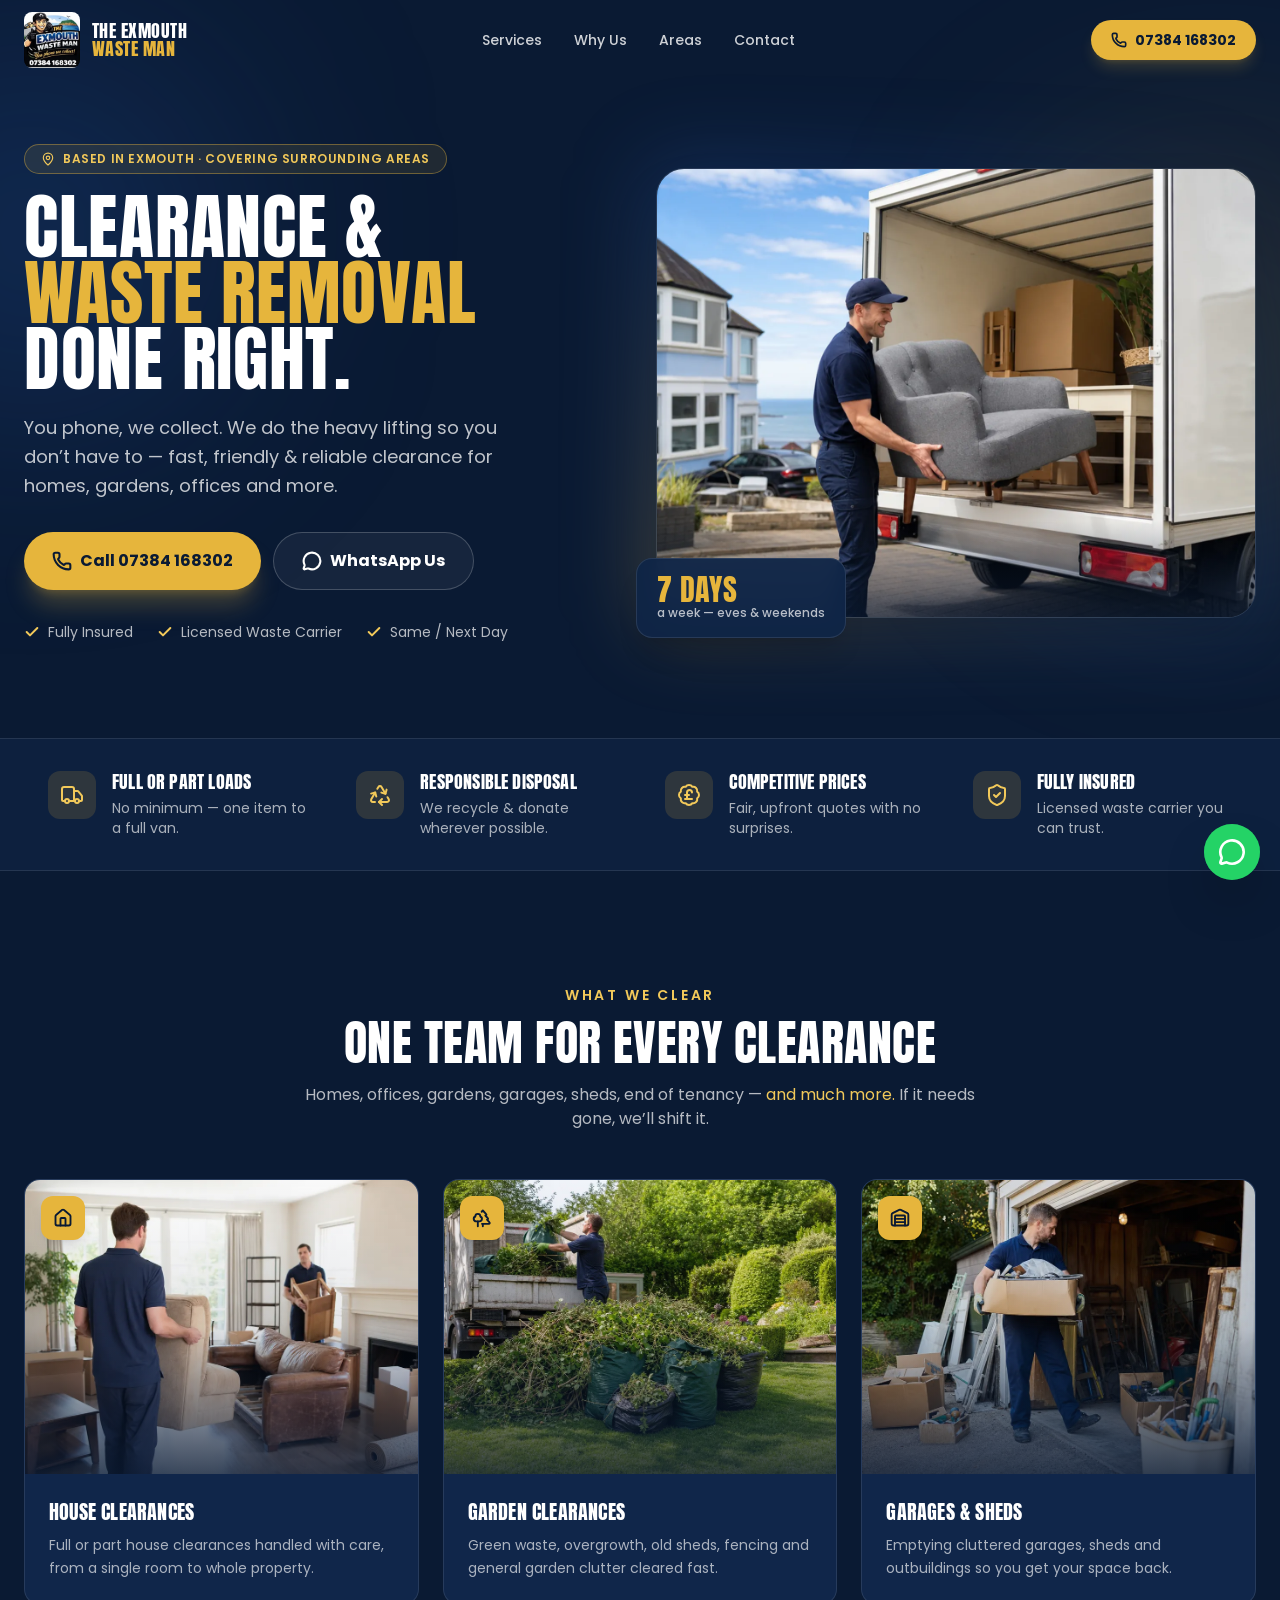
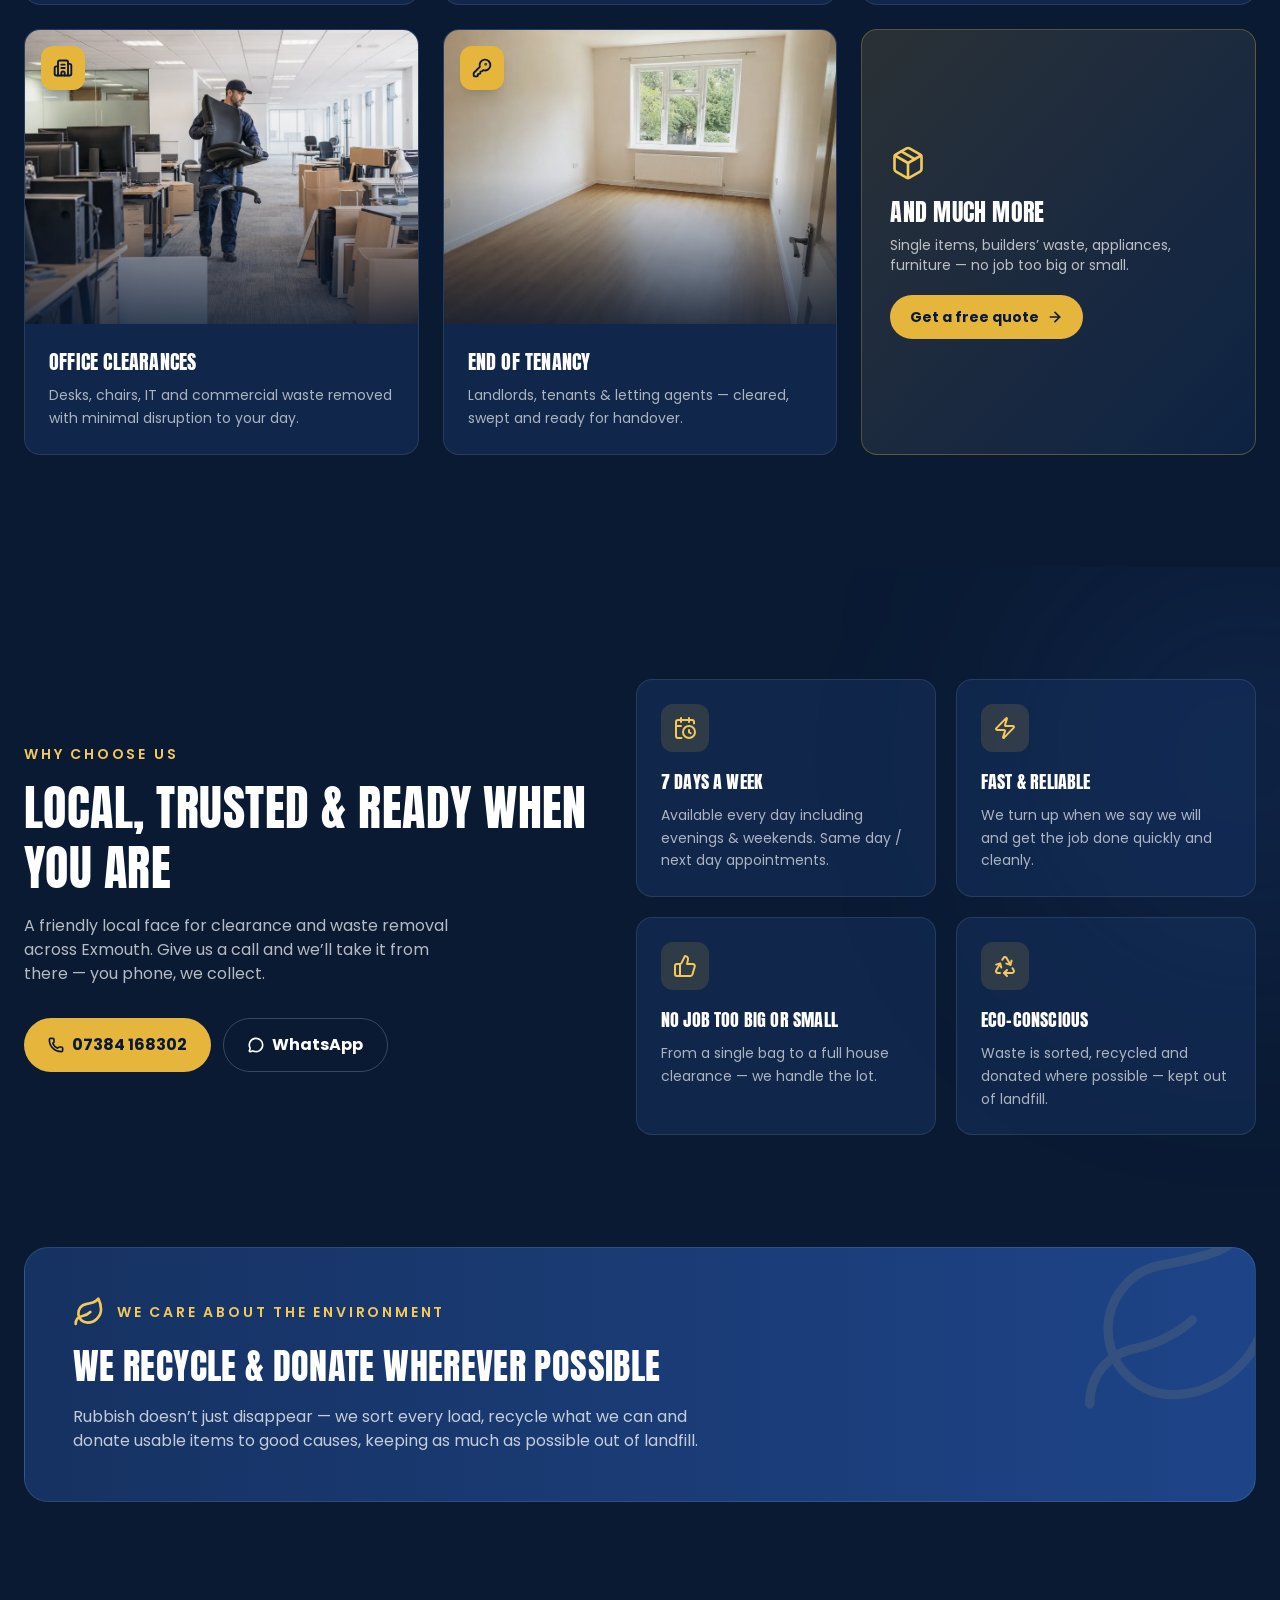
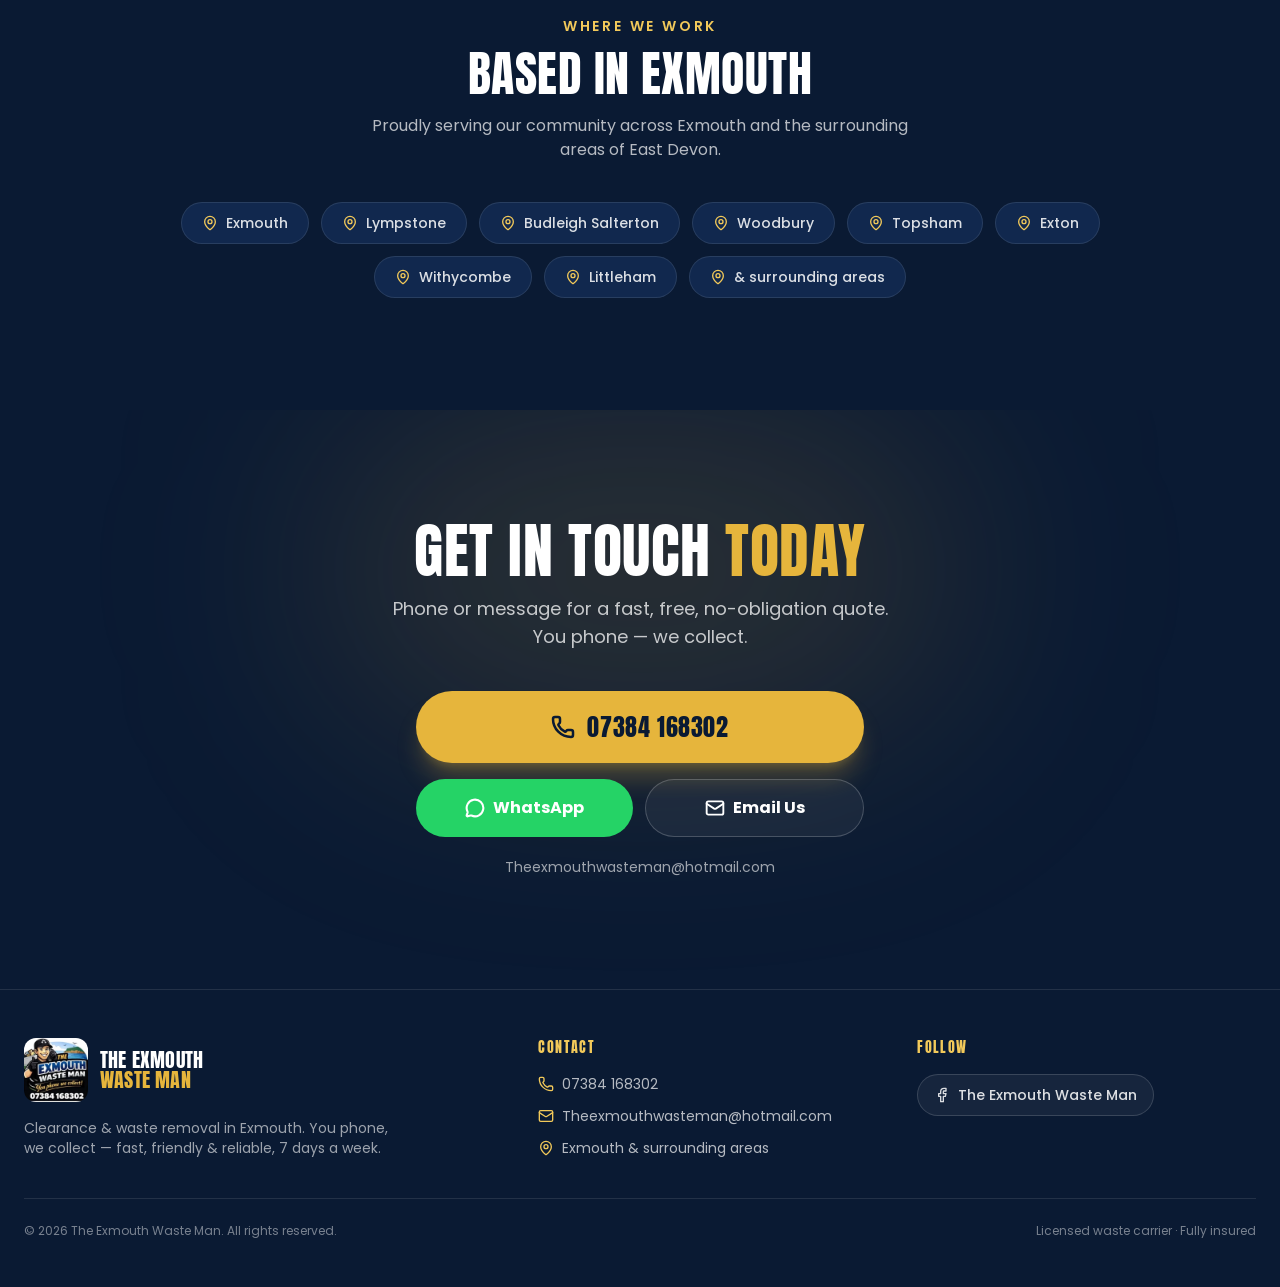
==== commit 5f76c4a1: "Fix blank hero: content always visible, slide-only entrance (no opacity gating)" ====
--- a/index.html
+++ b/index.html
@@ -11,8 +11,8 @@
 		<link rel="preconnect" href="https://fonts.gstatic.com" crossorigin="">
 		<link rel="preload" as="style" href="https://fonts.googleapis.com/css2?family=Anton&amp;family=Poppins:wght@400;500;600;700;800&amp;display=swap" onload="this.onload=null;this.rel='stylesheet'"><noscript><link href="https://fonts.googleapis.com/css2?family=Anton&amp;family=Poppins:wght@400;500;600;700;800&amp;display=swap" rel="stylesheet"></noscript>
 		<title>The Exmouth Waste Man — Clearance &amp; Waste Removal in Exmouth</title>
-		<script type="module" crossorigin="" src="./assets/index-BwbrdCLa.js"></script>
-		<link rel="stylesheet" crossorigin="" href="./assets/index-DmiSzPe_.css">
+		<script type="module" crossorigin="" src="./assets/index-C__h620V.js"></script>
+		<link rel="stylesheet" crossorigin="" href="./assets/index-Cjw0Bh5C.css">
 	<script defer="" src="./runable.js" data-hostname="theexmo-mvv4ham-website" data-url="https://r.lilstts.com/events"></script></head>
 	<body>
 		<div id="root"><div class="min-h-screen bg-navy-900"><header class="fixed inset-x-0 top-0 z-50 transition-all duration-300 bg-transparent"><div class="mx-auto flex max-w-7xl items-center justify-between px-4 py-3 sm:px-6"><a href="#top" class="flex items-center gap-3"><img alt="The Exmouth Waste Man" class="h-12 w-12 rounded-lg object-cover sm:h-14 sm:w-14" src="./images/logo.webp"><span class="font-display text-base leading-none tracking-wide text-white sm:text-lg">THE EXMOUTH<span class="block text-gold-500">WASTE MAN</span></span></a><nav class="hidden items-center gap-8 md:flex"><a href="#services" class="text-sm font-medium text-white/80 transition-colors hover:text-gold-400">Services</a><a href="#why" class="text-sm font-medium text-white/80 transition-colors hover:text-gold-400">Why Us</a><a href="#areas" class="text-sm font-medium text-white/80 transition-colors hover:text-gold-400">Areas</a><a href="#contact" class="text-sm font-medium text-white/80 transition-colors hover:text-gold-400">Contact</a></nav><div class="flex items-center gap-2"><a href="tel:07384168302" class="hidden items-center gap-2 rounded-full bg-gold-500 px-5 py-2.5 text-sm font-bold text-navy-900 shadow-lg shadow-gold-500/20 transition-transform hover:scale-105 sm:flex"><svg xmlns="http://www.w3.org/2000/svg" width="24" height="24" viewBox="0 0 24 24" fill="none" stroke="currentColor" stroke-width="2.5" stroke-linecap="round" stroke-linejoin="round" class="lucide lucide-phone h-4 w-4" aria-hidden="true"><path d="M13.832 16.568a1 1 0 0 0 1.213-.303l.355-.465A2 2 0 0 1 17 15h3a2 2 0 0 1 2 2v3a2 2 0 0 1-2 2A18 18 0 0 1 2 4a2 2 0 0 1 2-2h3a2 2 0 0 1 2 2v3a2 2 0 0 1-.8 1.6l-.468.351a1 1 0 0 0-.292 1.233 14 14 0 0 0 6.392 6.384"></path></svg>07384 168302</a><button class="grid h-11 w-11 place-items-center rounded-lg bg-white/10 text-white md:hidden" aria-label="Menu"><svg xmlns="http://www.w3.org/2000/svg" width="24" height="24" viewBox="0 0 24 24" fill="none" stroke="currentColor" stroke-width="2" stroke-linecap="round" stroke-linejoin="round" class="lucide lucide-menu h-6 w-6" aria-hidden="true"><path d="M4 5h16"></path><path d="M4 12h16"></path><path d="M4 19h16"></path></svg></button></div></div></header><main><section id="top" class="relative overflow-hidden pt-28 pb-16 sm:pt-36 sm:pb-24"><div class="pointer-events-none absolute inset-0"><div class="absolute -left-40 top-10 h-96 w-96 rounded-full bg-blue-brand/20 blur-[120px]"></div><div class="absolute -right-32 top-40 h-96 w-96 rounded-full bg-gold-500/15 blur-[120px]"></div></div><div class="relative mx-auto grid max-w-7xl items-center gap-10 px-4 sm:px-6 lg:grid-cols-2 lg:gap-8"><div><div class="reveal is-visible inline-flex items-center gap-2 rounded-full border border-gold-500/40 bg-gold-500/10 px-4 py-1.5 text-xs font-semibold uppercase tracking-wider text-gold-400 is-visible"><svg xmlns="http://www.w3.org/2000/svg" width="24" height="24" viewBox="0 0 24 24" fill="none" stroke="currentColor" stroke-width="2" stroke-linecap="round" stroke-linejoin="round" class="lucide lucide-map-pin h-3.5 w-3.5" aria-hidden="true"><path d="M20 10c0 4.993-5.539 10.193-7.399 11.799a1 1 0 0 1-1.202 0C9.539 20.193 4 14.993 4 10a8 8 0 0 1 16 0"></path><circle cx="12" cy="10" r="3"></circle></svg> Based in Exmouth · Covering surrounding areas</div><h1 class="reveal is-visible mt-5 font-display text-5xl uppercase leading-[0.92] text-white sm:text-6xl lg:text-7xl is-visible" data-delay="80">Clearance &amp;<br><span class="text-gold-500">Waste Removal</span><br>done right.</h1><p class="reveal is-visible mt-5 max-w-lg text-lg leading-relaxed text-white/75 is-visible" data-delay="160">You phone, we collect. We do the heavy lifting so you don’t have to — fast, friendly &amp; reliable clearance for homes, gardens, offices and more.</p><div class="reveal is-visible mt-8 flex flex-wrap gap-3 is-visible" data-delay="240"><a href="tel:07384168302" class="flex items-center gap-2 rounded-full bg-gold-500 px-7 py-4 font-bold text-navy-900 shadow-xl shadow-gold-500/25 transition-transform hover:scale-105"><svg xmlns="http://www.w3.org/2000/svg" width="24" height="24" viewBox="0 0 24 24" fill="none" stroke="currentColor" stroke-width="2.5" stroke-linecap="round" stroke-linejoin="round" class="lucide lucide-phone h-5 w-5" aria-hidden="true"><path d="M13.832 16.568a1 1 0 0 0 1.213-.303l.355-.465A2 2 0 0 1 17 15h3a2 2 0 0 1 2 2v3a2 2 0 0 1-2 2A18 18 0 0 1 2 4a2 2 0 0 1 2-2h3a2 2 0 0 1 2 2v3a2 2 0 0 1-.8 1.6l-.468.351a1 1 0 0 0-.292 1.233 14 14 0 0 0 6.392 6.384"></path></svg> Call 07384 168302</a><a href="https://wa.me/447384168302" target="_blank" rel="noreferrer" class="flex items-center gap-2 rounded-full border border-white/20 bg-white/5 px-7 py-4 font-bold text-white transition-colors hover:border-wa hover:bg-wa/15"><svg xmlns="http://www.w3.org/2000/svg" width="24" height="24" viewBox="0 0 24 24" fill="none" stroke="currentColor" stroke-width="2.5" stroke-linecap="round" stroke-linejoin="round" class="lucide lucide-message-circle h-5 w-5" aria-hidden="true"><path d="M2.992 16.342a2 2 0 0 1 .094 1.167l-1.065 3.29a1 1 0 0 0 1.236 1.168l3.413-.998a2 2 0 0 1 1.099.092 10 10 0 1 0-4.777-4.719"></path></svg> WhatsApp Us</a></div><div class="reveal is-visible mt-8 flex flex-wrap items-center gap-x-6 gap-y-2 text-sm text-white/70 is-visible" data-delay="320"><span class="flex items-center gap-2"><svg xmlns="http://www.w3.org/2000/svg" width="24" height="24" viewBox="0 0 24 24" fill="none" stroke="currentColor" stroke-width="3" stroke-linecap="round" stroke-linejoin="round" class="lucide lucide-check h-4 w-4 text-gold-400" aria-hidden="true"><path d="M20 6 9 17l-5-5"></path></svg> Fully Insured</span><span class="flex items-center gap-2"><svg xmlns="http://www.w3.org/2000/svg" width="24" height="24" viewBox="0 0 24 24" fill="none" stroke="currentColor" stroke-width="3" stroke-linecap="round" stroke-linejoin="round" class="lucide lucide-check h-4 w-4 text-gold-400" aria-hidden="true"><path d="M20 6 9 17l-5-5"></path></svg> Licensed Waste Carrier</span><span class="flex items-center gap-2"><svg xmlns="http://www.w3.org/2000/svg" width="24" height="24" viewBox="0 0 24 24" fill="none" stroke="currentColor" stroke-width="3" stroke-linecap="round" stroke-linejoin="round" class="lucide lucide-check h-4 w-4 text-gold-400" aria-hidden="true"><path d="M20 6 9 17l-5-5"></path></svg> Same / Next Day</span></div></div><div class="reveal is-visible relative is-visible" data-delay="200"><div class="absolute -inset-3 rounded-[2rem] bg-gradient-to-tr from-gold-500/30 via-blue-brand/20 to-transparent blur-2xl"></div><div class="relative overflow-hidden rounded-[1.75rem] border border-white/10 shadow-2xl"><img alt="Exmouth Waste Man loading furniture into a van" class="aspect-[4/3] w-full object-cover" src="./images/hero_1784703141328.webp"><div class="absolute inset-x-0 bottom-0 h-24 bg-gradient-to-t from-navy-900/70 to-transparent"></div></div><div class="absolute -bottom-5 -left-5 hidden rounded-2xl border border-white/10 bg-navy-800/95 px-5 py-4 shadow-xl backdrop-blur sm:block"><p class="font-display text-3xl leading-none text-gold-500">7 DAYS</p><p class="text-xs font-medium text-white/70">a week — eves &amp; weekends</p></div></div></div></section><section class="border-y border-white/10 bg-navy-800/60"><div class="mx-auto grid max-w-7xl gap-px px-4 py-2 sm:grid-cols-2 sm:px-6 lg:grid-cols-4"><div class="reveal is-visible flex items-start gap-4 p-6 is-visible" data-delay="0"><div class="grid h-12 w-12 shrink-0 place-items-center rounded-xl bg-gold-500/15 text-gold-400"><svg xmlns="http://www.w3.org/2000/svg" width="24" height="24" viewBox="0 0 24 24" fill="none" stroke="currentColor" stroke-width="2" stroke-linecap="round" stroke-linejoin="round" class="lucide lucide-truck h-6 w-6" aria-hidden="true"><path d="M14 18V6a2 2 0 0 0-2-2H4a2 2 0 0 0-2 2v11a1 1 0 0 0 1 1h2"></path><path d="M15 18H9"></path><path d="M19 18h2a1 1 0 0 0 1-1v-3.65a1 1 0 0 0-.22-.624l-3.48-4.35A1 1 0 0 0 17.52 8H14"></path><circle cx="17" cy="18" r="2"></circle><circle cx="7" cy="18" r="2"></circle></svg></div><div><h3 class="font-display text-lg uppercase leading-tight text-white">Full or Part Loads</h3><p class="mt-1 text-sm text-white/65">No minimum — one item to a full van.</p></div></div><div class="reveal is-visible flex items-start gap-4 p-6 is-visible" data-delay="80"><div class="grid h-12 w-12 shrink-0 place-items-center rounded-xl bg-gold-500/15 text-gold-400"><svg xmlns="http://www.w3.org/2000/svg" width="24" height="24" viewBox="0 0 24 24" fill="none" stroke="currentColor" stroke-width="2" stroke-linecap="round" stroke-linejoin="round" class="lucide lucide-recycle h-6 w-6" aria-hidden="true"><path d="M7 19H4.815a1.83 1.83 0 0 1-1.57-.881 1.785 1.785 0 0 1-.004-1.784L7.196 9.5"></path><path d="M11 19h8.203a1.83 1.83 0 0 0 1.556-.89 1.784 1.784 0 0 0 0-1.775l-1.226-2.12"></path><path d="m14 16-3 3 3 3"></path><path d="M8.293 13.596 7.196 9.5 3.1 10.598"></path><path d="m9.344 5.811 1.093-1.892A1.83 1.83 0 0 1 11.985 3a1.784 1.784 0 0 1 1.546.888l3.943 6.843"></path><path d="m13.378 9.633 4.096 1.098 1.097-4.096"></path></svg></div><div><h3 class="font-display text-lg uppercase leading-tight text-white">Responsible Disposal</h3><p class="mt-1 text-sm text-white/65">We recycle &amp; donate wherever possible.</p></div></div><div class="reveal is-visible flex items-start gap-4 p-6 is-visible" data-delay="160"><div class="grid h-12 w-12 shrink-0 place-items-center rounded-xl bg-gold-500/15 text-gold-400"><svg xmlns="http://www.w3.org/2000/svg" width="24" height="24" viewBox="0 0 24 24" fill="none" stroke="currentColor" stroke-width="2" stroke-linecap="round" stroke-linejoin="round" class="lucide lucide-badge-pound-sterling h-6 w-6" aria-hidden="true"><path d="M3.85 8.62a4 4 0 0 1 4.78-4.77 4 4 0 0 1 6.74 0 4 4 0 0 1 4.78 4.78 4 4 0 0 1 0 6.74 4 4 0 0 1-4.77 4.78 4 4 0 0 1-6.75 0 4 4 0 0 1-4.78-4.77 4 4 0 0 1 0-6.76Z"></path><path d="M8 12h4"></path><path d="M10 16V9.5a2.5 2.5 0 0 1 5 0"></path><path d="M8 16h7"></path></svg></div><div><h3 class="font-display text-lg uppercase leading-tight text-white">Competitive Prices</h3><p class="mt-1 text-sm text-white/65">Fair, upfront quotes with no surprises.</p></div></div><div class="reveal is-visible flex items-start gap-4 p-6 is-visible" data-delay="240"><div class="grid h-12 w-12 shrink-0 place-items-center rounded-xl bg-gold-500/15 text-gold-400"><svg xmlns="http://www.w3.org/2000/svg" width="24" height="24" viewBox="0 0 24 24" fill="none" stroke="currentColor" stroke-width="2" stroke-linecap="round" stroke-linejoin="round" class="lucide lucide-shield-check h-6 w-6" aria-hidden="true"><path d="M20 13c0 5-3.5 7.5-7.66 8.95a1 1 0 0 1-.67-.01C7.5 20.5 4 18 4 13V6a1 1 0 0 1 1-1c2 0 4.5-1.2 6.24-2.72a1.17 1.17 0 0 1 1.52 0C14.51 3.81 17 5 19 5a1 1 0 0 1 1 1z"></path><path d="m9 12 2 2 4-4"></path></svg></div><div><h3 class="font-display text-lg uppercase leading-tight text-white">Fully Insured</h3><p class="mt-1 text-sm text-white/65">Licensed waste carrier you can trust.</p></div></div></div></section><section id="services" class="relative py-20 sm:py-28"><div class="mx-auto max-w-7xl px-4 sm:px-6"><div class="reveal is-visible mx-auto max-w-2xl text-center"><span class="text-sm font-semibold uppercase tracking-[0.2em] text-gold-400">What we clear</span><h2 class="mt-3 font-display text-4xl uppercase text-white sm:text-5xl">One team for every clearance</h2><p class="mt-4 text-white/70">Homes, offices, gardens, garages, sheds, end of tenancy — <span class="text-gold-400">and much more.</span> If it needs gone, we’ll shift it.</p></div><div class="mt-12 grid gap-6 sm:grid-cols-2 lg:grid-cols-3"><article class="reveal is-visible group overflow-hidden rounded-2xl border border-white/10 bg-navy-700/50 transition-all duration-300 hover:-translate-y-1.5 hover:border-gold-500/40 hover:shadow-2xl hover:shadow-black/40" data-delay="0"><div class="relative aspect-[4/3] overflow-hidden"><img alt="House Clearances" loading="lazy" decoding="async" class="h-full w-full object-cover transition-transform duration-500 group-hover:scale-105" src="./images/svc-home_1784703141329.webp"><div class="absolute inset-0 bg-gradient-to-t from-navy-900/80 via-navy-900/10 to-transparent"></div><div class="absolute left-4 top-4 grid h-11 w-11 place-items-center rounded-xl bg-gold-500 text-navy-900 shadow-lg"><svg xmlns="http://www.w3.org/2000/svg" width="24" height="24" viewBox="0 0 24 24" fill="none" stroke="currentColor" stroke-width="2.25" stroke-linecap="round" stroke-linejoin="round" class="lucide lucide-house h-5 w-5" aria-hidden="true"><path d="M15 21v-8a1 1 0 0 0-1-1h-4a1 1 0 0 0-1 1v8"></path><path d="M3 10a2 2 0 0 1 .709-1.528l7-6a2 2 0 0 1 2.582 0l7 6A2 2 0 0 1 21 10v9a2 2 0 0 1-2 2H5a2 2 0 0 1-2-2z"></path></svg></div></div><div class="p-6"><h3 class="font-display text-xl uppercase text-white">House Clearances</h3><p class="mt-2 text-sm leading-relaxed text-white/65">Full or part house clearances handled with care, from a single room to whole property.</p></div></article><article class="reveal is-visible group overflow-hidden rounded-2xl border border-white/10 bg-navy-700/50 transition-all duration-300 hover:-translate-y-1.5 hover:border-gold-500/40 hover:shadow-2xl hover:shadow-black/40" data-delay="90"><div class="relative aspect-[4/3] overflow-hidden"><img alt="Garden Clearances" loading="lazy" decoding="async" class="h-full w-full object-cover transition-transform duration-500 group-hover:scale-105" src="./images/svc-garden_1784703141329.webp"><div class="absolute inset-0 bg-gradient-to-t from-navy-900/80 via-navy-900/10 to-transparent"></div><div class="absolute left-4 top-4 grid h-11 w-11 place-items-center rounded-xl bg-gold-500 text-navy-900 shadow-lg"><svg xmlns="http://www.w3.org/2000/svg" width="24" height="24" viewBox="0 0 24 24" fill="none" stroke="currentColor" stroke-width="2.25" stroke-linecap="round" stroke-linejoin="round" class="lucide lucide-trees h-5 w-5" aria-hidden="true"><path d="M10 10v.2A3 3 0 0 1 8.9 16H5a3 3 0 0 1-1-5.8V10a3 3 0 0 1 6 0Z"></path><path d="M7 16v6"></path><path d="M13 19v3"></path><path d="M12 19h8.3a1 1 0 0 0 .7-1.7L18 14h.3a1 1 0 0 0 .7-1.7L16 9h.2a1 1 0 0 0 .8-1.7L13 3l-1.4 1.5"></path></svg></div></div><div class="p-6"><h3 class="font-display text-xl uppercase text-white">Garden Clearances</h3><p class="mt-2 text-sm leading-relaxed text-white/65">Green waste, overgrowth, old sheds, fencing and general garden clutter cleared fast.</p></div></article><article class="reveal is-visible group overflow-hidden rounded-2xl border border-white/10 bg-navy-700/50 transition-all duration-300 hover:-translate-y-1.5 hover:border-gold-500/40 hover:shadow-2xl hover:shadow-black/40" data-delay="180"><div class="relative aspect-[4/3] overflow-hidden"><img alt="Garages &amp; Sheds" loading="lazy" decoding="async" class="h-full w-full object-cover transition-transform duration-500 group-hover:scale-105" src="./images/svc-garage_1784703141329.webp"><div class="absolute inset-0 bg-gradient-to-t from-navy-900/80 via-navy-900/10 to-transparent"></div><div class="absolute left-4 top-4 grid h-11 w-11 place-items-center rounded-xl bg-gold-500 text-navy-900 shadow-lg"><svg xmlns="http://www.w3.org/2000/svg" width="24" height="24" viewBox="0 0 24 24" fill="none" stroke="currentColor" stroke-width="2.25" stroke-linecap="round" stroke-linejoin="round" class="lucide lucide-warehouse h-5 w-5" aria-hidden="true"><path d="M18 21V10a1 1 0 0 0-1-1H7a1 1 0 0 0-1 1v11"></path><path d="M22 19a2 2 0 0 1-2 2H4a2 2 0 0 1-2-2V8a2 2 0 0 1 1.132-1.803l7.95-3.974a2 2 0 0 1 1.837 0l7.948 3.974A2 2 0 0 1 22 8z"></path><path d="M6 13h12"></path><path d="M6 17h12"></path></svg></div></div><div class="p-6"><h3 class="font-display text-xl uppercase text-white">Garages &amp; Sheds</h3><p class="mt-2 text-sm leading-relaxed text-white/65">Emptying cluttered garages, sheds and outbuildings so you get your space back.</p></div></article><article class="reveal is-visible group overflow-hidden rounded-2xl border border-white/10 bg-navy-700/50 transition-all duration-300 hover:-translate-y-1.5 hover:border-gold-500/40 hover:shadow-2xl hover:shadow-black/40" data-delay="0"><div class="relative aspect-[4/3] overflow-hidden"><img alt="Office Clearances" loading="lazy" decoding="async" class="h-full w-full object-cover transition-transform duration-500 group-hover:scale-105" src="./images/svc-office_1784703218437.webp"><div class="absolute inset-0 bg-gradient-to-t from-navy-900/80 via-navy-900/10 to-transparent"></div><div class="absolute left-4 top-4 grid h-11 w-11 place-items-center rounded-xl bg-gold-500 text-navy-900 shadow-lg"><svg xmlns="http://www.w3.org/2000/svg" width="24" height="24" viewBox="0 0 24 24" fill="none" stroke="currentColor" stroke-width="2.25" stroke-linecap="round" stroke-linejoin="round" class="lucide lucide-building2 lucide-building-2 h-5 w-5" aria-hidden="true"><path d="M10 12h4"></path><path d="M10 8h4"></path><path d="M14 21v-3a2 2 0 0 0-4 0v3"></path><path d="M6 10H4a2 2 0 0 0-2 2v7a2 2 0 0 0 2 2h16a2 2 0 0 0 2-2V9a2 2 0 0 0-2-2h-2"></path><path d="M6 21V5a2 2 0 0 1 2-2h8a2 2 0 0 1 2 2v16"></path></svg></div></div><div class="p-6"><h3 class="font-display text-xl uppercase text-white">Office Clearances</h3><p class="mt-2 text-sm leading-relaxed text-white/65">Desks, chairs, IT and commercial waste removed with minimal disruption to your day.</p></div></article><article class="reveal is-visible group overflow-hidden rounded-2xl border border-white/10 bg-navy-700/50 transition-all duration-300 hover:-translate-y-1.5 hover:border-gold-500/40 hover:shadow-2xl hover:shadow-black/40" data-delay="90"><div class="relative aspect-[4/3] overflow-hidden"><img alt="End of Tenancy" loading="lazy" decoding="async" class="h-full w-full object-cover transition-transform duration-500 group-hover:scale-105" src="./images/svc-tenancy_1784703218437.webp"><div class="absolute inset-0 bg-gradient-to-t from-navy-900/80 via-navy-900/10 to-transparent"></div><div class="absolute left-4 top-4 grid h-11 w-11 place-items-center rounded-xl bg-gold-500 text-navy-900 shadow-lg"><svg xmlns="http://www.w3.org/2000/svg" width="24" height="24" viewBox="0 0 24 24" fill="none" stroke="currentColor" stroke-width="2.25" stroke-linecap="round" stroke-linejoin="round" class="lucide lucide-key-round h-5 w-5" aria-hidden="true"><path d="M2.586 17.414A2 2 0 0 0 2 18.828V21a1 1 0 0 0 1 1h3a1 1 0 0 0 1-1v-1a1 1 0 0 1 1-1h1a1 1 0 0 0 1-1v-1a1 1 0 0 1 1-1h.172a2 2 0 0 0 1.414-.586l.814-.814a6.5 6.5 0 1 0-4-4z"></path><circle cx="16.5" cy="7.5" r=".5" fill="currentColor"></circle></svg></div></div><div class="p-6"><h3 class="font-display text-xl uppercase text-white">End of Tenancy</h3><p class="mt-2 text-sm leading-relaxed text-white/65">Landlords, tenants &amp; letting agents — cleared, swept and ready for handover.</p></div></article><article class="reveal is-visible flex flex-col justify-center rounded-2xl border border-gold-500/30 bg-gradient-to-br from-gold-500/15 to-blue-brand/10 p-7" data-delay="180"><svg xmlns="http://www.w3.org/2000/svg" width="24" height="24" viewBox="0 0 24 24" fill="none" stroke="currentColor" stroke-width="1.75" stroke-linecap="round" stroke-linejoin="round" class="lucide lucide-package h-9 w-9 text-gold-400" aria-hidden="true"><path d="M11 21.73a2 2 0 0 0 2 0l7-4A2 2 0 0 0 21 16V8a2 2 0 0 0-1-1.73l-7-4a2 2 0 0 0-2 0l-7 4A2 2 0 0 0 3 8v8a2 2 0 0 0 1 1.73z"></path><path d="M12 22V12"></path><polyline points="3.29 7 12 12 20.71 7"></polyline><path d="m7.5 4.27 9 5.15"></path></svg><h3 class="mt-4 font-display text-2xl uppercase leading-tight text-white">And much more</h3><p class="mt-2 text-sm text-white/70">Single items, builders’ waste, appliances, furniture — no job too big or small.</p><a href="tel:07384168302" class="mt-5 inline-flex w-fit items-center gap-2 rounded-full bg-gold-500 px-5 py-3 text-sm font-bold text-navy-900 transition-transform hover:scale-105">Get a free quote <svg xmlns="http://www.w3.org/2000/svg" width="24" height="24" viewBox="0 0 24 24" fill="none" stroke="currentColor" stroke-width="2.5" stroke-linecap="round" stroke-linejoin="round" class="lucide lucide-arrow-right h-4 w-4" aria-hidden="true"><path d="M5 12h14"></path><path d="m12 5 7 7-7 7"></path></svg></a></article></div></div></section><section id="why" class="relative overflow-hidden py-20 sm:py-28"><div class="pointer-events-none absolute -right-40 top-0 h-96 w-96 rounded-full bg-blue-brand/15 blur-[130px]"></div><div class="relative mx-auto max-w-7xl px-4 sm:px-6"><div class="grid items-center gap-12 lg:grid-cols-[1fr_1.1fr]"><div class="reveal is-visible is-visible"><span class="text-sm font-semibold uppercase tracking-[0.2em] text-gold-400">Why choose us</span><h2 class="mt-3 font-display text-4xl uppercase leading-tight text-white sm:text-5xl">Local, trusted &amp; ready when you are</h2><p class="mt-4 max-w-md text-white/70">A friendly local face for clearance and waste removal across Exmouth. Give us a call and we’ll take it from there — you phone, we collect.</p><div class="mt-8 flex flex-wrap gap-3"><a href="tel:07384168302" class="flex items-center gap-2 rounded-full bg-gold-500 px-6 py-3.5 font-bold text-navy-900 transition-transform hover:scale-105"><svg xmlns="http://www.w3.org/2000/svg" width="24" height="24" viewBox="0 0 24 24" fill="none" stroke="currentColor" stroke-width="2.5" stroke-linecap="round" stroke-linejoin="round" class="lucide lucide-phone h-4 w-4" aria-hidden="true"><path d="M13.832 16.568a1 1 0 0 0 1.213-.303l.355-.465A2 2 0 0 1 17 15h3a2 2 0 0 1 2 2v3a2 2 0 0 1-2 2A18 18 0 0 1 2 4a2 2 0 0 1 2-2h3a2 2 0 0 1 2 2v3a2 2 0 0 1-.8 1.6l-.468.351a1 1 0 0 0-.292 1.233 14 14 0 0 0 6.392 6.384"></path></svg> 07384 168302</a><a href="https://wa.me/447384168302" target="_blank" rel="noreferrer" class="flex items-center gap-2 rounded-full border border-white/20 px-6 py-3.5 font-bold text-white transition-colors hover:border-wa hover:bg-wa/15"><svg xmlns="http://www.w3.org/2000/svg" width="24" height="24" viewBox="0 0 24 24" fill="none" stroke="currentColor" stroke-width="2.5" stroke-linecap="round" stroke-linejoin="round" class="lucide lucide-message-circle h-4 w-4" aria-hidden="true"><path d="M2.992 16.342a2 2 0 0 1 .094 1.167l-1.065 3.29a1 1 0 0 0 1.236 1.168l3.413-.998a2 2 0 0 1 1.099.092 10 10 0 1 0-4.777-4.719"></path></svg> WhatsApp</a></div></div><div class="grid gap-5 sm:grid-cols-2"><div class="reveal is-visible rounded-2xl border border-white/10 bg-navy-700/50 p-6 transition-colors hover:border-gold-500/30" data-delay="0"><div class="grid h-12 w-12 place-items-center rounded-xl bg-gold-500/15 text-gold-400"><svg xmlns="http://www.w3.org/2000/svg" width="24" height="24" viewBox="0 0 24 24" fill="none" stroke="currentColor" stroke-width="2" stroke-linecap="round" stroke-linejoin="round" class="lucide lucide-calendar-clock h-6 w-6" aria-hidden="true"><path d="M16 14v2.2l1.6 1"></path><path d="M16 2v4"></path><path d="M21 7.5V6a2 2 0 0 0-2-2H5a2 2 0 0 0-2 2v14a2 2 0 0 0 2 2h3.5"></path><path d="M3 10h5"></path><path d="M8 2v4"></path><circle cx="16" cy="16" r="6"></circle></svg></div><h3 class="mt-4 font-display text-lg uppercase text-white">7 Days a Week</h3><p class="mt-2 text-sm leading-relaxed text-white/65">Available every day including evenings &amp; weekends. Same day / next day appointments.</p></div><div class="reveal is-visible rounded-2xl border border-white/10 bg-navy-700/50 p-6 transition-colors hover:border-gold-500/30" data-delay="100"><div class="grid h-12 w-12 place-items-center rounded-xl bg-gold-500/15 text-gold-400"><svg xmlns="http://www.w3.org/2000/svg" width="24" height="24" viewBox="0 0 24 24" fill="none" stroke="currentColor" stroke-width="2" stroke-linecap="round" stroke-linejoin="round" class="lucide lucide-zap h-6 w-6" aria-hidden="true"><path d="M4 14a1 1 0 0 1-.78-1.63l9.9-10.2a.5.5 0 0 1 .86.46l-1.92 6.02A1 1 0 0 0 13 10h7a1 1 0 0 1 .78 1.63l-9.9 10.2a.5.5 0 0 1-.86-.46l1.92-6.02A1 1 0 0 0 11 14z"></path></svg></div><h3 class="mt-4 font-display text-lg uppercase text-white">Fast &amp; Reliable</h3><p class="mt-2 text-sm leading-relaxed text-white/65">We turn up when we say we will and get the job done quickly and cleanly.</p></div><div class="reveal is-visible rounded-2xl border border-white/10 bg-navy-700/50 p-6 transition-colors hover:border-gold-500/30" data-delay="0"><div class="grid h-12 w-12 place-items-center rounded-xl bg-gold-500/15 text-gold-400"><svg xmlns="http://www.w3.org/2000/svg" width="24" height="24" viewBox="0 0 24 24" fill="none" stroke="currentColor" stroke-width="2" stroke-linecap="round" stroke-linejoin="round" class="lucide lucide-thumbs-up h-6 w-6" aria-hidden="true"><path d="M15 5.88 14 10h5.83a2 2 0 0 1 1.92 2.56l-2.33 8A2 2 0 0 1 17.5 22H4a2 2 0 0 1-2-2v-8a2 2 0 0 1 2-2h2.76a2 2 0 0 0 1.79-1.11L12 2a3.13 3.13 0 0 1 3 3.88Z"></path><path d="M7 10v12"></path></svg></div><h3 class="mt-4 font-display text-lg uppercase text-white">No Job Too Big or Small</h3><p class="mt-2 text-sm leading-relaxed text-white/65">From a single bag to a full house clearance — we handle the lot.</p></div><div class="reveal is-visible rounded-2xl border border-white/10 bg-navy-700/50 p-6 transition-colors hover:border-gold-500/30" data-delay="100"><div class="grid h-12 w-12 place-items-center rounded-xl bg-gold-500/15 text-gold-400"><svg xmlns="http://www.w3.org/2000/svg" width="24" height="24" viewBox="0 0 24 24" fill="none" stroke="currentColor" stroke-width="2" stroke-linecap="round" stroke-linejoin="round" class="lucide lucide-recycle h-6 w-6" aria-hidden="true"><path d="M7 19H4.815a1.83 1.83 0 0 1-1.57-.881 1.785 1.785 0 0 1-.004-1.784L7.196 9.5"></path><path d="M11 19h8.203a1.83 1.83 0 0 0 1.556-.89 1.784 1.784 0 0 0 0-1.775l-1.226-2.12"></path><path d="m14 16-3 3 3 3"></path><path d="M8.293 13.596 7.196 9.5 3.1 10.598"></path><path d="m9.344 5.811 1.093-1.892A1.83 1.83 0 0 1 11.985 3a1.784 1.784 0 0 1 1.546.888l3.943 6.843"></path><path d="m13.378 9.633 4.096 1.098 1.097-4.096"></path></svg></div><h3 class="mt-4 font-display text-lg uppercase text-white">Eco-Conscious</h3><p class="mt-2 text-sm leading-relaxed text-white/65">Waste is sorted, recycled and donated where possible — kept out of landfill.</p></div></div></div></div></section><section class="relative"><div class="mx-auto max-w-7xl px-4 sm:px-6"><div class="reveal is-visible relative overflow-hidden rounded-3xl border border-white/10 bg-gradient-to-r from-navy-700 to-navy-600 p-8 sm:p-12"><div class="pointer-events-none absolute -right-10 -top-10 opacity-10"><svg xmlns="http://www.w3.org/2000/svg" width="24" height="24" viewBox="0 0 24 24" fill="none" stroke="currentColor" stroke-width="1" stroke-linecap="round" stroke-linejoin="round" class="lucide lucide-leaf h-56 w-56 text-gold-400" aria-hidden="true"><path d="M11 20A7 7 0 0 1 9.8 6.1C15.5 5 17 4.48 19 2c1 2 2 4.18 2 8 0 5.5-4.78 10-10 10Z"></path><path d="M2 21c0-3 1.85-5.36 5.08-6C9.5 14.52 12 13 13 12"></path></svg></div><div class="relative flex flex-col items-start gap-4"><div class="flex items-center gap-3"><svg xmlns="http://www.w3.org/2000/svg" width="24" height="24" viewBox="0 0 24 24" fill="none" stroke="currentColor" stroke-width="2" stroke-linecap="round" stroke-linejoin="round" class="lucide lucide-leaf h-8 w-8 text-gold-400" aria-hidden="true"><path d="M11 20A7 7 0 0 1 9.8 6.1C15.5 5 17 4.48 19 2c1 2 2 4.18 2 8 0 5.5-4.78 10-10 10Z"></path><path d="M2 21c0-3 1.85-5.36 5.08-6C9.5 14.52 12 13 13 12"></path></svg><span class="text-sm font-semibold uppercase tracking-[0.2em] text-gold-400">We care about the environment</span></div><h2 class="max-w-2xl font-display text-3xl uppercase leading-tight text-white sm:text-4xl">We recycle &amp; donate wherever possible</h2><p class="max-w-2xl text-white/75">Rubbish doesn’t just disappear — we sort every load, recycle what we can and donate usable items to good causes, keeping as much as possible out of landfill.</p></div></div></div></section><section id="areas" class="py-20 sm:py-28"><div class="mx-auto max-w-5xl px-4 text-center sm:px-6"><div class="reveal is-visible is-visible"><span class="text-sm font-semibold uppercase tracking-[0.2em] text-gold-400">Where we work</span><h2 class="mt-3 font-display text-4xl uppercase text-white sm:text-5xl">Based in Exmouth</h2><p class="mx-auto mt-4 max-w-xl text-white/70">Proudly serving our community across Exmouth and the surrounding areas of East Devon.</p></div><div class="reveal is-visible mt-10 flex flex-wrap justify-center gap-3" data-delay="120"><span class="flex items-center gap-2 rounded-full border border-white/10 bg-navy-700/60 px-5 py-2.5 text-sm font-medium text-white/85"><svg xmlns="http://www.w3.org/2000/svg" width="24" height="24" viewBox="0 0 24 24" fill="none" stroke="currentColor" stroke-width="2" stroke-linecap="round" stroke-linejoin="round" class="lucide lucide-map-pin h-4 w-4 text-gold-400" aria-hidden="true"><path d="M20 10c0 4.993-5.539 10.193-7.399 11.799a1 1 0 0 1-1.202 0C9.539 20.193 4 14.993 4 10a8 8 0 0 1 16 0"></path><circle cx="12" cy="10" r="3"></circle></svg> Exmouth</span><span class="flex items-center gap-2 rounded-full border border-white/10 bg-navy-700/60 px-5 py-2.5 text-sm font-medium text-white/85"><svg xmlns="http://www.w3.org/2000/svg" width="24" height="24" viewBox="0 0 24 24" fill="none" stroke="currentColor" stroke-width="2" stroke-linecap="round" stroke-linejoin="round" class="lucide lucide-map-pin h-4 w-4 text-gold-400" aria-hidden="true"><path d="M20 10c0 4.993-5.539 10.193-7.399 11.799a1 1 0 0 1-1.202 0C9.539 20.193 4 14.993 4 10a8 8 0 0 1 16 0"></path><circle cx="12" cy="10" r="3"></circle></svg> Lympstone</span><span class="flex items-center gap-2 rounded-full border border-white/10 bg-navy-700/60 px-5 py-2.5 text-sm font-medium text-white/85"><svg xmlns="http://www.w3.org/2000/svg" width="24" height="24" viewBox="0 0 24 24" fill="none" stroke="currentColor" stroke-width="2" stroke-linecap="round" stroke-linejoin="round" class="lucide lucide-map-pin h-4 w-4 text-gold-400" aria-hidden="true"><path d="M20 10c0 4.993-5.539 10.193-7.399 11.799a1 1 0 0 1-1.202 0C9.539 20.193 4 14.993 4 10a8 8 0 0 1 16 0"></path><circle cx="12" cy="10" r="3"></circle></svg> Budleigh Salterton</span><span class="flex items-center gap-2 rounded-full border border-white/10 bg-navy-700/60 px-5 py-2.5 text-sm font-medium text-white/85"><svg xmlns="http://www.w3.org/2000/svg" width="24" height="24" viewBox="0 0 24 24" fill="none" stroke="currentColor" stroke-width="2" stroke-linecap="round" stroke-linejoin="round" class="lucide lucide-map-pin h-4 w-4 text-gold-400" aria-hidden="true"><path d="M20 10c0 4.993-5.539 10.193-7.399 11.799a1 1 0 0 1-1.202 0C9.539 20.193 4 14.993 4 10a8 8 0 0 1 16 0"></path><circle cx="12" cy="10" r="3"></circle></svg> Woodbury</span><span class="flex items-center gap-2 rounded-full border border-white/10 bg-navy-700/60 px-5 py-2.5 text-sm font-medium text-white/85"><svg xmlns="http://www.w3.org/2000/svg" width="24" height="24" viewBox="0 0 24 24" fill="none" stroke="currentColor" stroke-width="2" stroke-linecap="round" stroke-linejoin="round" class="lucide lucide-map-pin h-4 w-4 text-gold-400" aria-hidden="true"><path d="M20 10c0 4.993-5.539 10.193-7.399 11.799a1 1 0 0 1-1.202 0C9.539 20.193 4 14.993 4 10a8 8 0 0 1 16 0"></path><circle cx="12" cy="10" r="3"></circle></svg> Topsham</span><span class="flex items-center gap-2 rounded-full border border-white/10 bg-navy-700/60 px-5 py-2.5 text-sm font-medium text-white/85"><svg xmlns="http://www.w3.org/2000/svg" width="24" height="24" viewBox="0 0 24 24" fill="none" stroke="currentColor" stroke-width="2" stroke-linecap="round" stroke-linejoin="round" class="lucide lucide-map-pin h-4 w-4 text-gold-400" aria-hidden="true"><path d="M20 10c0 4.993-5.539 10.193-7.399 11.799a1 1 0 0 1-1.202 0C9.539 20.193 4 14.993 4 10a8 8 0 0 1 16 0"></path><circle cx="12" cy="10" r="3"></circle></svg> Exton</span><span class="flex items-center gap-2 rounded-full border border-white/10 bg-navy-700/60 px-5 py-2.5 text-sm font-medium text-white/85"><svg xmlns="http://www.w3.org/2000/svg" width="24" height="24" viewBox="0 0 24 24" fill="none" stroke="currentColor" stroke-width="2" stroke-linecap="round" stroke-linejoin="round" class="lucide lucide-map-pin h-4 w-4 text-gold-400" aria-hidden="true"><path d="M20 10c0 4.993-5.539 10.193-7.399 11.799a1 1 0 0 1-1.202 0C9.539 20.193 4 14.993 4 10a8 8 0 0 1 16 0"></path><circle cx="12" cy="10" r="3"></circle></svg> Withycombe</span><span class="flex items-center gap-2 rounded-full border border-white/10 bg-navy-700/60 px-5 py-2.5 text-sm font-medium text-white/85"><svg xmlns="http://www.w3.org/2000/svg" width="24" height="24" viewBox="0 0 24 24" fill="none" stroke="currentColor" stroke-width="2" stroke-linecap="round" stroke-linejoin="round" class="lucide lucide-map-pin h-4 w-4 text-gold-400" aria-hidden="true"><path d="M20 10c0 4.993-5.539 10.193-7.399 11.799a1 1 0 0 1-1.202 0C9.539 20.193 4 14.993 4 10a8 8 0 0 1 16 0"></path><circle cx="12" cy="10" r="3"></circle></svg> Littleham</span><span class="flex items-center gap-2 rounded-full border border-white/10 bg-navy-700/60 px-5 py-2.5 text-sm font-medium text-white/85"><svg xmlns="http://www.w3.org/2000/svg" width="24" height="24" viewBox="0 0 24 24" fill="none" stroke="currentColor" stroke-width="2" stroke-linecap="round" stroke-linejoin="round" class="lucide lucide-map-pin h-4 w-4 text-gold-400" aria-hidden="true"><path d="M20 10c0 4.993-5.539 10.193-7.399 11.799a1 1 0 0 1-1.202 0C9.539 20.193 4 14.993 4 10a8 8 0 0 1 16 0"></path><circle cx="12" cy="10" r="3"></circle></svg> &amp; surrounding areas</span></div></div></section><section id="contact" class="relative overflow-hidden py-20 sm:py-28"><div class="pointer-events-none absolute inset-0"><div class="absolute left-1/2 top-0 h-80 w-[40rem] -translate-x-1/2 rounded-full bg-gold-500/15 blur-[120px]"></div></div><div class="relative mx-auto max-w-4xl px-4 text-center sm:px-6"><h2 class="reveal is-visible font-display text-5xl uppercase leading-[0.95] text-white sm:text-6xl">Get in touch <span class="text-gold-500">today</span></h2><p class="reveal is-visible mx-auto mt-4 max-w-lg text-lg text-white/75" data-delay="80">Phone or message for a fast, free, no-obligation quote. You phone — we collect.</p><div class="reveal is-visible mt-10 flex flex-col items-center gap-4" data-delay="160"><a href="tel:07384168302" class="group flex w-full max-w-md items-center justify-center gap-3 rounded-full bg-gold-500 px-8 py-5 font-display text-2xl uppercase tracking-wide text-navy-900 shadow-xl shadow-gold-500/25 transition-transform hover:scale-[1.03]"><svg xmlns="http://www.w3.org/2000/svg" width="24" height="24" viewBox="0 0 24 24" fill="none" stroke="currentColor" stroke-width="2.5" stroke-linecap="round" stroke-linejoin="round" class="lucide lucide-phone h-6 w-6" aria-hidden="true"><path d="M13.832 16.568a1 1 0 0 0 1.213-.303l.355-.465A2 2 0 0 1 17 15h3a2 2 0 0 1 2 2v3a2 2 0 0 1-2 2A18 18 0 0 1 2 4a2 2 0 0 1 2-2h3a2 2 0 0 1 2 2v3a2 2 0 0 1-.8 1.6l-.468.351a1 1 0 0 0-.292 1.233 14 14 0 0 0 6.392 6.384"></path></svg> 07384 168302</a><div class="flex w-full max-w-md flex-col gap-3 sm:flex-row"><a href="https://wa.me/447384168302" target="_blank" rel="noreferrer" class="flex flex-1 items-center justify-center gap-2 rounded-full bg-wa px-6 py-4 font-bold text-white transition-transform hover:scale-105"><svg xmlns="http://www.w3.org/2000/svg" width="24" height="24" viewBox="0 0 24 24" fill="none" stroke="currentColor" stroke-width="2.5" stroke-linecap="round" stroke-linejoin="round" class="lucide lucide-message-circle h-5 w-5" aria-hidden="true"><path d="M2.992 16.342a2 2 0 0 1 .094 1.167l-1.065 3.29a1 1 0 0 0 1.236 1.168l3.413-.998a2 2 0 0 1 1.099.092 10 10 0 1 0-4.777-4.719"></path></svg> WhatsApp</a><a href="mailto:Theexmouthwasteman@hotmail.com" class="flex flex-1 items-center justify-center gap-2 rounded-full border border-white/20 bg-white/5 px-6 py-4 font-bold text-white transition-colors hover:border-gold-500/50"><svg xmlns="http://www.w3.org/2000/svg" width="24" height="24" viewBox="0 0 24 24" fill="none" stroke="currentColor" stroke-width="2.25" stroke-linecap="round" stroke-linejoin="round" class="lucide lucide-mail h-5 w-5" aria-hidden="true"><path d="m22 7-8.991 5.727a2 2 0 0 1-2.009 0L2 7"></path><rect x="2" y="4" width="20" height="16" rx="2"></rect></svg> Email Us</a></div><a href="mailto:Theexmouthwasteman@hotmail.com" class="mt-1 break-all text-sm text-white/60 transition-colors hover:text-gold-400">Theexmouthwasteman@hotmail.com</a></div></div></section></main><footer class="border-t border-white/10 bg-navy-900"><div class="mx-auto max-w-7xl px-4 py-12 sm:px-6"><div class="grid gap-10 md:grid-cols-[1.4fr_1fr_1fr]"><div><div class="flex items-center gap-3"><img alt="The Exmouth Waste Man" loading="lazy" decoding="async" class="h-16 w-16 rounded-xl object-cover" src="./images/logo.webp"><div><p class="font-display text-xl leading-none text-white">THE EXMOUTH</p><p class="font-display text-xl leading-none text-gold-500">WASTE MAN</p></div></div><p class="mt-4 max-w-sm text-sm text-white/60">Clearance &amp; waste removal in Exmouth. You phone, we collect — fast, friendly &amp; reliable, 7 days a week.</p></div><div><h4 class="font-display text-sm uppercase tracking-widest text-gold-400">Contact</h4><ul class="mt-4 space-y-3 text-sm text-white/70"><li><a href="tel:07384168302" class="flex items-center gap-2 hover:text-gold-400"><svg xmlns="http://www.w3.org/2000/svg" width="24" height="24" viewBox="0 0 24 24" fill="none" stroke="currentColor" stroke-width="2" stroke-linecap="round" stroke-linejoin="round" class="lucide lucide-phone h-4 w-4 text-gold-400" aria-hidden="true"><path d="M13.832 16.568a1 1 0 0 0 1.213-.303l.355-.465A2 2 0 0 1 17 15h3a2 2 0 0 1 2 2v3a2 2 0 0 1-2 2A18 18 0 0 1 2 4a2 2 0 0 1 2-2h3a2 2 0 0 1 2 2v3a2 2 0 0 1-.8 1.6l-.468.351a1 1 0 0 0-.292 1.233 14 14 0 0 0 6.392 6.384"></path></svg> 07384 168302</a></li><li><a href="mailto:Theexmouthwasteman@hotmail.com" class="flex items-center gap-2 break-all hover:text-gold-400"><svg xmlns="http://www.w3.org/2000/svg" width="24" height="24" viewBox="0 0 24 24" fill="none" stroke="currentColor" stroke-width="2" stroke-linecap="round" stroke-linejoin="round" class="lucide lucide-mail h-4 w-4 text-gold-400" aria-hidden="true"><path d="m22 7-8.991 5.727a2 2 0 0 1-2.009 0L2 7"></path><rect x="2" y="4" width="20" height="16" rx="2"></rect></svg> Theexmouthwasteman@hotmail.com</a></li><li class="flex items-center gap-2"><svg xmlns="http://www.w3.org/2000/svg" width="24" height="24" viewBox="0 0 24 24" fill="none" stroke="currentColor" stroke-width="2" stroke-linecap="round" stroke-linejoin="round" class="lucide lucide-map-pin h-4 w-4 text-gold-400" aria-hidden="true"><path d="M20 10c0 4.993-5.539 10.193-7.399 11.799a1 1 0 0 1-1.202 0C9.539 20.193 4 14.993 4 10a8 8 0 0 1 16 0"></path><circle cx="12" cy="10" r="3"></circle></svg> Exmouth &amp; surrounding areas</li></ul></div><div><h4 class="font-display text-sm uppercase tracking-widest text-gold-400">Follow</h4><a href="https://www.facebook.com/exmouthwasteman" target="_blank" rel="noreferrer" class="mt-4 inline-flex items-center gap-2 rounded-full border border-white/15 bg-white/5 px-4 py-2.5 text-sm font-medium text-white/85 transition-colors hover:border-blue-brand hover:bg-blue-brand/15"><svg xmlns="http://www.w3.org/2000/svg" width="24" height="24" viewBox="0 0 24 24" fill="none" stroke="currentColor" stroke-width="2" stroke-linecap="round" stroke-linejoin="round" class="lucide lucide-facebook h-4 w-4" aria-hidden="true"><path d="M18 2h-3a5 5 0 0 0-5 5v3H7v4h3v8h4v-8h3l1-4h-4V7a1 1 0 0 1 1-1h3z"></path></svg> The Exmouth Waste Man</a></div></div><div class="mt-10 flex flex-col items-center justify-between gap-3 border-t border-white/10 pt-6 text-xs text-white/45 sm:flex-row"><p>© 2026 The Exmouth Waste Man. All rights reserved.</p><p>Licensed waste carrier · Fully insured</p></div></div></footer><a href="https://wa.me/447384168302" target="_blank" rel="noreferrer" aria-label="Message us on WhatsApp" class="fixed bottom-5 right-5 z-50 flex h-14 w-14 items-center justify-center rounded-full bg-wa text-white shadow-2xl shadow-black/40 transition-transform hover:scale-110"><span class="absolute inline-flex h-full w-full animate-ping rounded-full bg-wa opacity-40"></span><svg xmlns="http://www.w3.org/2000/svg" width="24" height="24" viewBox="0 0 24 24" fill="none" stroke="currentColor" stroke-width="2.25" stroke-linecap="round" stroke-linejoin="round" class="lucide lucide-message-circle relative h-7 w-7" aria-hidden="true"><path d="M2.992 16.342a2 2 0 0 1 .094 1.167l-1.065 3.29a1 1 0 0 0 1.236 1.168l3.413-.998a2 2 0 0 1 1.099.092 10 10 0 1 0-4.777-4.719"></path></svg></a></div></div>
--- a/assets/index-Cjw0Bh5C.css
+++ b/assets/index-Cjw0Bh5C.css
@@ -0,0 +1 @@
+@layer properties{@supports (((-webkit-hyphens:none)) and (not (margin-trim:inline))) or ((-moz-orient:inline) and (not (color:rgb(from red r g b)))){*,:before,:after,::backdrop{--tw-translate-x:0;--tw-translate-y:0;--tw-translate-z:0;--tw-rotate-x:initial;--tw-rotate-y:initial;--tw-rotate-z:initial;--tw-skew-x:initial;--tw-skew-y:initial;--tw-space-y-reverse:0;--tw-border-style:solid;--tw-gradient-position:initial;--tw-gradient-from:#0000;--tw-gradient-via:#0000;--tw-gradient-to:#0000;--tw-gradient-stops:initial;--tw-gradient-via-stops:initial;--tw-gradient-from-position:0%;--tw-gradient-via-position:50%;--tw-gradient-to-position:100%;--tw-leading:initial;--tw-font-weight:initial;--tw-tracking:initial;--tw-shadow:0 0 #0000;--tw-shadow-color:initial;--tw-shadow-alpha:100%;--tw-inset-shadow:0 0 #0000;--tw-inset-shadow-color:initial;--tw-inset-shadow-alpha:100%;--tw-ring-color:initial;--tw-ring-shadow:0 0 #0000;--tw-inset-ring-color:initial;--tw-inset-ring-shadow:0 0 #0000;--tw-ring-inset:initial;--tw-ring-offset-width:0px;--tw-ring-offset-color:#fff;--tw-ring-offset-shadow:0 0 #0000;--tw-outline-style:solid;--tw-blur:initial;--tw-brightness:initial;--tw-contrast:initial;--tw-grayscale:initial;--tw-hue-rotate:initial;--tw-invert:initial;--tw-opacity:initial;--tw-saturate:initial;--tw-sepia:initial;--tw-drop-shadow:initial;--tw-drop-shadow-color:initial;--tw-drop-shadow-alpha:100%;--tw-drop-shadow-size:initial;--tw-backdrop-blur:initial;--tw-backdrop-brightness:initial;--tw-backdrop-contrast:initial;--tw-backdrop-grayscale:initial;--tw-backdrop-hue-rotate:initial;--tw-backdrop-invert:initial;--tw-backdrop-opacity:initial;--tw-backdrop-saturate:initial;--tw-backdrop-sepia:initial;--tw-duration:initial;--tw-scale-x:1;--tw-scale-y:1;--tw-scale-z:1;--tw-animation-delay:0s;--tw-animation-direction:normal;--tw-animation-duration:initial;--tw-animation-fill-mode:none;--tw-animation-iteration-count:1;--tw-enter-blur:0;--tw-enter-opacity:1;--tw-enter-rotate:0;--tw-enter-scale:1;--tw-enter-translate-x:0;--tw-enter-translate-y:0;--tw-exit-blur:0;--tw-exit-opacity:1;--tw-exit-rotate:0;--tw-exit-scale:1;--tw-exit-translate-x:0;--tw-exit-translate-y:0}}}@layer theme{:root,:host{--font-sans:ui-sans-serif, system-ui, sans-serif, "Apple Color Emoji", "Segoe UI Emoji", "Segoe UI Symbol", "Noto Color Emoji";--font-mono:ui-monospace, SFMono-Regular, Menlo, Monaco, Consolas, "Liberation Mono", "Courier New", monospace;--color-black:#000;--color-white:#fff;--spacing:.25rem;--container-sm:24rem;--container-md:28rem;--container-lg:32rem;--container-xl:36rem;--container-2xl:42rem;--container-4xl:56rem;--container-5xl:64rem;--container-7xl:80rem;--text-xs:.75rem;--text-xs--line-height:calc(1 / .75);--text-sm:.875rem;--text-sm--line-height:calc(1.25 / .875);--text-base:1rem;--text-base--line-height: 1.5 ;--text-lg:1.125rem;--text-lg--line-height:calc(1.75 / 1.125);--text-xl:1.25rem;--text-xl--line-height:calc(1.75 / 1.25);--text-2xl:1.5rem;--text-2xl--line-height:calc(2 / 1.5);--text-3xl:1.875rem;--text-3xl--line-height: 1.2 ;--text-4xl:2.25rem;--text-4xl--line-height:calc(2.5 / 2.25);--text-5xl:3rem;--text-5xl--line-height:1;--text-6xl:3.75rem;--text-6xl--line-height:1;--text-7xl:4.5rem;--text-7xl--line-height:1;--font-weight-medium:500;--font-weight-semibold:600;--font-weight-bold:700;--tracking-wide:.025em;--tracking-wider:.05em;--tracking-widest:.1em;--leading-tight:1.25;--leading-relaxed:1.625;--radius-md:.375rem;--radius-lg:.5rem;--radius-xl:.75rem;--radius-2xl:1rem;--radius-3xl:1.5rem;--animate-ping:ping 1s cubic-bezier(0, 0, .2, 1) infinite;--blur-md:12px;--blur-2xl:40px;--default-transition-duration:.15s;--default-transition-timing-function:cubic-bezier(.4, 0, .2, 1);--default-font-family:var(--font-sans);--default-mono-font-family:var(--font-mono);--font-display:"Anton", system-ui, sans-serif;--font-body:"Poppins", system-ui, sans-serif;--color-navy-900:#0a1a33;--color-navy-800:#0f2547;--color-navy-700:#163262;--color-navy-600:#1e4488;--color-blue-brand:#2f6fd6;--color-gold-500:#e6b53c;--color-gold-400:#f2c95a;--color-wa:#25d366}}@layer base{*,:after,:before,::backdrop{box-sizing:border-box;border:0 solid;margin:0;padding:0}::file-selector-button{box-sizing:border-box;border:0 solid;margin:0;padding:0}html,:host{-webkit-text-size-adjust:100%;tab-size:4;line-height:1.5;font-family:var(--default-font-family,ui-sans-serif, system-ui, sans-serif, "Apple Color Emoji", "Segoe UI Emoji", "Segoe UI Symbol", "Noto Color Emoji");font-feature-settings:var(--default-font-feature-settings,normal);font-variation-settings:var(--default-font-variation-settings,normal);-webkit-tap-highlight-color:transparent}hr{height:0;color:inherit;border-top-width:1px}abbr:where([title]){-webkit-text-decoration:underline dotted;text-decoration:underline dotted}h1,h2,h3,h4,h5,h6{font-size:inherit;font-weight:inherit}a{color:inherit;-webkit-text-decoration:inherit;text-decoration:inherit}b,strong{font-weight:bolder}code,kbd,samp,pre{font-family:var(--default-mono-font-family,ui-monospace, SFMono-Regular, Menlo, Monaco, Consolas, "Liberation Mono", "Courier New", monospace);font-feature-settings:var(--default-mono-font-feature-settings,normal);font-variation-settings:var(--default-mono-font-variation-settings,normal);font-size:1em}small{font-size:80%}sub,sup{vertical-align:baseline;font-size:75%;line-height:0;position:relative}sub{bottom:-.25em}sup{top:-.5em}table{text-indent:0;border-color:inherit;border-collapse:collapse}:-moz-focusring{outline:auto}progress{vertical-align:baseline}summary{display:list-item}ol,ul,menu{list-style:none}img,svg,video,canvas,audio,iframe,embed,object{vertical-align:middle;display:block}img,video{max-width:100%;height:auto}button,input,select,optgroup,textarea{font:inherit;font-feature-settings:inherit;font-variation-settings:inherit;letter-spacing:inherit;color:inherit;opacity:1;background-color:#0000;border-radius:0}::file-selector-button{font:inherit;font-feature-settings:inherit;font-variation-settings:inherit;letter-spacing:inherit;color:inherit;opacity:1;background-color:#0000;border-radius:0}:where(select:is([multiple],[size])) optgroup{font-weight:bolder}:where(select:is([multiple],[size])) optgroup option{padding-inline-start:20px}::file-selector-button{margin-inline-end:4px}::placeholder{opacity:1}@supports (not ((-webkit-appearance:-apple-pay-button))) or (contain-intrinsic-size:1px){::placeholder{color:currentColor}@supports (color:color-mix(in lab,red,red)){::placeholder{color:color-mix(in oklab,currentcolor 50%,transparent)}}}textarea{resize:vertical}::-webkit-search-decoration{-webkit-appearance:none}::-webkit-date-and-time-value{min-height:1lh;text-align:inherit}::-webkit-datetime-edit{display:inline-flex}::-webkit-datetime-edit-fields-wrapper{padding:0}::-webkit-datetime-edit{padding-block:0}::-webkit-datetime-edit-year-field{padding-block:0}::-webkit-datetime-edit-month-field{padding-block:0}::-webkit-datetime-edit-day-field{padding-block:0}::-webkit-datetime-edit-hour-field{padding-block:0}::-webkit-datetime-edit-minute-field{padding-block:0}::-webkit-datetime-edit-second-field{padding-block:0}::-webkit-datetime-edit-millisecond-field{padding-block:0}::-webkit-datetime-edit-meridiem-field{padding-block:0}::-webkit-calendar-picker-indicator{line-height:1}:-moz-ui-invalid{box-shadow:none}button,input:where([type=button],[type=reset],[type=submit]){appearance:button}::file-selector-button{appearance:button}::-webkit-inner-spin-button{height:auto}::-webkit-outer-spin-button{height:auto}[hidden]:where(:not([hidden=until-found])){display:none!important}html{scroll-behavior:smooth;-webkit-text-size-adjust:100%}body{background-color:var(--color-navy-900);color:#fff;font-family:var(--font-body);overflow-x:hidden}h1,h2,h3,.font-display{font-family:var(--font-display);letter-spacing:.01em}}@layer components;@layer utilities{.pointer-events-none{pointer-events:none}.visible{visibility:visible}.absolute{position:absolute}.fixed{position:fixed}.relative{position:relative}.static{position:static}.-inset-3{inset:calc(var(--spacing) * -3)}.inset-0{inset:calc(var(--spacing) * 0)}.inset-x-0{inset-inline:calc(var(--spacing) * 0)}.start{inset-inline-start:var(--spacing)}.end{inset-inline-end:var(--spacing)}.-top-10{top:calc(var(--spacing) * -10)}.top-0{top:calc(var(--spacing) * 0)}.top-4{top:calc(var(--spacing) * 4)}.top-10{top:calc(var(--spacing) * 10)}.top-40{top:calc(var(--spacing) * 40)}.-right-10{right:calc(var(--spacing) * -10)}.-right-32{right:calc(var(--spacing) * -32)}.-right-40{right:calc(var(--spacing) * -40)}.right-5{right:calc(var(--spacing) * 5)}.-bottom-5{bottom:calc(var(--spacing) * -5)}.bottom-0{bottom:calc(var(--spacing) * 0)}.bottom-5{bottom:calc(var(--spacing) * 5)}.-left-5{left:calc(var(--spacing) * -5)}.-left-40{left:calc(var(--spacing) * -40)}.left-1\/2{left:50%}.left-4{left:calc(var(--spacing) * 4)}.z-50{z-index:50}.mx-auto{margin-inline:auto}.mt-1{margin-top:calc(var(--spacing) * 1)}.mt-2{margin-top:calc(var(--spacing) * 2)}.mt-3{margin-top:calc(var(--spacing) * 3)}.mt-4{margin-top:calc(var(--spacing) * 4)}.mt-5{margin-top:calc(var(--spacing) * 5)}.mt-8{margin-top:calc(var(--spacing) * 8)}.mt-10{margin-top:calc(var(--spacing) * 10)}.mt-12{margin-top:calc(var(--spacing) * 12)}.block{display:block}.flex{display:flex}.grid{display:grid}.hidden{display:none}.inline-flex{display:inline-flex}.aspect-\[4\/3\]{aspect-ratio:4/3}.size-8{width:calc(var(--spacing) * 8);height:calc(var(--spacing) * 8)}.size-9{width:calc(var(--spacing) * 9);height:calc(var(--spacing) * 9)}.size-10{width:calc(var(--spacing) * 10);height:calc(var(--spacing) * 10)}.h-3\.5{height:calc(var(--spacing) * 3.5)}.h-4{height:calc(var(--spacing) * 4)}.h-5{height:calc(var(--spacing) * 5)}.h-6{height:calc(var(--spacing) * 6)}.h-7{height:calc(var(--spacing) * 7)}.h-8{height:calc(var(--spacing) * 8)}.h-9{height:calc(var(--spacing) * 9)}.h-10{height:calc(var(--spacing) * 10)}.h-11{height:calc(var(--spacing) * 11)}.h-12{height:calc(var(--spacing) * 12)}.h-14{height:calc(var(--spacing) * 14)}.h-16{height:calc(var(--spacing) * 16)}.h-24{height:calc(var(--spacing) * 24)}.h-56{height:calc(var(--spacing) * 56)}.h-80{height:calc(var(--spacing) * 80)}.h-96{height:calc(var(--spacing) * 96)}.h-full{height:100%}.min-h-screen{min-height:100vh}.w-3\.5{width:calc(var(--spacing) * 3.5)}.w-4{width:calc(var(--spacing) * 4)}.w-5{width:calc(var(--spacing) * 5)}.w-6{width:calc(var(--spacing) * 6)}.w-7{width:calc(var(--spacing) * 7)}.w-8{width:calc(var(--spacing) * 8)}.w-9{width:calc(var(--spacing) * 9)}.w-11{width:calc(var(--spacing) * 11)}.w-12{width:calc(var(--spacing) * 12)}.w-14{width:calc(var(--spacing) * 14)}.w-16{width:calc(var(--spacing) * 16)}.w-56{width:calc(var(--spacing) * 56)}.w-96{width:calc(var(--spacing) * 96)}.w-\[40rem\]{width:40rem}.w-fit{width:fit-content}.w-full{width:100%}.max-w-2xl{max-width:var(--container-2xl)}.max-w-4xl{max-width:var(--container-4xl)}.max-w-5xl{max-width:var(--container-5xl)}.max-w-7xl{max-width:var(--container-7xl)}.max-w-lg{max-width:var(--container-lg)}.max-w-md{max-width:var(--container-md)}.max-w-sm{max-width:var(--container-sm)}.max-w-xl{max-width:var(--container-xl)}.flex-1{flex:1}.flex-shrink{flex-shrink:1}.shrink-0{flex-shrink:0}.-translate-x-1\/2{--tw-translate-x: -50% ;translate:var(--tw-translate-x) var(--tw-translate-y)}.transform{transform:var(--tw-rotate-x,) var(--tw-rotate-y,) var(--tw-rotate-z,) var(--tw-skew-x,) var(--tw-skew-y,)}.animate-ping{animation:var(--animate-ping)}.flex-col{flex-direction:column}.flex-wrap{flex-wrap:wrap}.place-items-center{place-items:center}.items-center{align-items:center}.items-start{align-items:flex-start}.justify-between{justify-content:space-between}.justify-center{justify-content:center}.gap-1\.5{gap:calc(var(--spacing) * 1.5)}.gap-2{gap:calc(var(--spacing) * 2)}.gap-3{gap:calc(var(--spacing) * 3)}.gap-4{gap:calc(var(--spacing) * 4)}.gap-5{gap:calc(var(--spacing) * 5)}.gap-6{gap:calc(var(--spacing) * 6)}.gap-8{gap:calc(var(--spacing) * 8)}.gap-10{gap:calc(var(--spacing) * 10)}.gap-12{gap:calc(var(--spacing) * 12)}.gap-px{gap:1px}:where(.space-y-3>:not(:last-child)){--tw-space-y-reverse:0;margin-block-start:calc(calc(var(--spacing) * 3) * var(--tw-space-y-reverse));margin-block-end:calc(calc(var(--spacing) * 3) * calc(1 - var(--tw-space-y-reverse)))}.gap-x-6{column-gap:calc(var(--spacing) * 6)}.gap-y-2{row-gap:calc(var(--spacing) * 2)}.overflow-hidden{overflow:hidden}.rounded-2xl{border-radius:var(--radius-2xl)}.rounded-3xl{border-radius:var(--radius-3xl)}.rounded-\[1\.75rem\]{border-radius:1.75rem}.rounded-\[2rem\]{border-radius:2rem}.rounded-full{border-radius:3.40282e38px}.rounded-lg{border-radius:var(--radius-lg)}.rounded-md{border-radius:var(--radius-md)}.rounded-xl{border-radius:var(--radius-xl)}.border{border-style:var(--tw-border-style);border-width:1px}.border-y{border-block-style:var(--tw-border-style);border-block-width:1px}.border-t{border-top-style:var(--tw-border-style);border-top-width:1px}.border-b{border-bottom-style:var(--tw-border-style);border-bottom-width:1px}.border-gold-500\/30{border-color:#e6b53c4d}@supports (color:color-mix(in lab,red,red)){.border-gold-500\/30{border-color:color-mix(in oklab,var(--color-gold-500) 30%,transparent)}}.border-gold-500\/40{border-color:#e6b53c66}@supports (color:color-mix(in lab,red,red)){.border-gold-500\/40{border-color:color-mix(in oklab,var(--color-gold-500) 40%,transparent)}}.border-white\/5{border-color:#ffffff0d}@supports (color:color-mix(in lab,red,red)){.border-white\/5{border-color:color-mix(in oklab,var(--color-white) 5%,transparent)}}.border-white\/10{border-color:#ffffff1a}@supports (color:color-mix(in lab,red,red)){.border-white\/10{border-color:color-mix(in oklab,var(--color-white) 10%,transparent)}}.border-white\/15{border-color:#ffffff26}@supports (color:color-mix(in lab,red,red)){.border-white\/15{border-color:color-mix(in oklab,var(--color-white) 15%,transparent)}}.border-white\/20{border-color:#fff3}@supports (color:color-mix(in lab,red,red)){.border-white\/20{border-color:color-mix(in oklab,var(--color-white) 20%,transparent)}}.bg-blue-brand\/15{background-color:#2f6fd626}@supports (color:color-mix(in lab,red,red)){.bg-blue-brand\/15{background-color:color-mix(in oklab,var(--color-blue-brand) 15%,transparent)}}.bg-blue-brand\/20{background-color:#2f6fd633}@supports (color:color-mix(in lab,red,red)){.bg-blue-brand\/20{background-color:color-mix(in oklab,var(--color-blue-brand) 20%,transparent)}}.bg-gold-500{background-color:var(--color-gold-500)}.bg-gold-500\/10{background-color:#e6b53c1a}@supports (color:color-mix(in lab,red,red)){.bg-gold-500\/10{background-color:color-mix(in oklab,var(--color-gold-500) 10%,transparent)}}.bg-gold-500\/15{background-color:#e6b53c26}@supports (color:color-mix(in lab,red,red)){.bg-gold-500\/15{background-color:color-mix(in oklab,var(--color-gold-500) 15%,transparent)}}.bg-navy-700\/50{background-color:#16326280}@supports (color:color-mix(in lab,red,red)){.bg-navy-700\/50{background-color:color-mix(in oklab,var(--color-navy-700) 50%,transparent)}}.bg-navy-700\/60{background-color:#16326299}@supports (color:color-mix(in lab,red,red)){.bg-navy-700\/60{background-color:color-mix(in oklab,var(--color-navy-700) 60%,transparent)}}.bg-navy-800\/60{background-color:#0f254799}@supports (color:color-mix(in lab,red,red)){.bg-navy-800\/60{background-color:color-mix(in oklab,var(--color-navy-800) 60%,transparent)}}.bg-navy-800\/95{background-color:#0f2547f2}@supports (color:color-mix(in lab,red,red)){.bg-navy-800\/95{background-color:color-mix(in oklab,var(--color-navy-800) 95%,transparent)}}.bg-navy-900{background-color:var(--color-navy-900)}.bg-navy-900\/95{background-color:#0a1a33f2}@supports (color:color-mix(in lab,red,red)){.bg-navy-900\/95{background-color:color-mix(in oklab,var(--color-navy-900) 95%,transparent)}}.bg-navy-900\/98{background-color:#0a1a33fa}@supports (color:color-mix(in lab,red,red)){.bg-navy-900\/98{background-color:color-mix(in oklab,var(--color-navy-900) 98%,transparent)}}.bg-transparent{background-color:#0000}.bg-wa{background-color:var(--color-wa)}.bg-white\/5{background-color:#ffffff0d}@supports (color:color-mix(in lab,red,red)){.bg-white\/5{background-color:color-mix(in oklab,var(--color-white) 5%,transparent)}}.bg-white\/10{background-color:#ffffff1a}@supports (color:color-mix(in lab,red,red)){.bg-white\/10{background-color:color-mix(in oklab,var(--color-white) 10%,transparent)}}.bg-gradient-to-br{--tw-gradient-position:to bottom right in oklab;background-image:linear-gradient(var(--tw-gradient-stops))}.bg-gradient-to-r{--tw-gradient-position:to right in oklab;background-image:linear-gradient(var(--tw-gradient-stops))}.bg-gradient-to-t{--tw-gradient-position:to top in oklab;background-image:linear-gradient(var(--tw-gradient-stops))}.bg-gradient-to-tr{--tw-gradient-position:to top right in oklab;background-image:linear-gradient(var(--tw-gradient-stops))}.from-gold-500\/15{--tw-gradient-from:#e6b53c26}@supports (color:color-mix(in lab,red,red)){.from-gold-500\/15{--tw-gradient-from:color-mix(in oklab, var(--color-gold-500) 15%, transparent)}}.from-gold-500\/15{--tw-gradient-stops:var(--tw-gradient-via-stops,var(--tw-gradient-position), var(--tw-gradient-from) var(--tw-gradient-from-position), var(--tw-gradient-to) var(--tw-gradient-to-position))}.from-gold-500\/30{--tw-gradient-from:#e6b53c4d}@supports (color:color-mix(in lab,red,red)){.from-gold-500\/30{--tw-gradient-from:color-mix(in oklab, var(--color-gold-500) 30%, transparent)}}.from-gold-500\/30{--tw-gradient-stops:var(--tw-gradient-via-stops,var(--tw-gradient-position), var(--tw-gradient-from) var(--tw-gradient-from-position), var(--tw-gradient-to) var(--tw-gradient-to-position))}.from-navy-700{--tw-gradient-from:var(--color-navy-700);--tw-gradient-stops:var(--tw-gradient-via-stops,var(--tw-gradient-position), var(--tw-gradient-from) var(--tw-gradient-from-position), var(--tw-gradient-to) var(--tw-gradient-to-position))}.from-navy-900\/70{--tw-gradient-from:#0a1a33b3}@supports (color:color-mix(in lab,red,red)){.from-navy-900\/70{--tw-gradient-from:color-mix(in oklab, var(--color-navy-900) 70%, transparent)}}.from-navy-900\/70{--tw-gradient-stops:var(--tw-gradient-via-stops,var(--tw-gradient-position), var(--tw-gradient-from) var(--tw-gradient-from-position), var(--tw-gradient-to) var(--tw-gradient-to-position))}.from-navy-900\/80{--tw-gradient-from:#0a1a33cc}@supports (color:color-mix(in lab,red,red)){.from-navy-900\/80{--tw-gradient-from:color-mix(in oklab, var(--color-navy-900) 80%, transparent)}}.from-navy-900\/80{--tw-gradient-stops:var(--tw-gradient-via-stops,var(--tw-gradient-position), var(--tw-gradient-from) var(--tw-gradient-from-position), var(--tw-gradient-to) var(--tw-gradient-to-position))}.via-blue-brand\/20{--tw-gradient-via:#2f6fd633}@supports (color:color-mix(in lab,red,red)){.via-blue-brand\/20{--tw-gradient-via:color-mix(in oklab, var(--color-blue-brand) 20%, transparent)}}.via-blue-brand\/20{--tw-gradient-via-stops:var(--tw-gradient-position), var(--tw-gradient-from) var(--tw-gradient-from-position), var(--tw-gradient-via) var(--tw-gradient-via-position), var(--tw-gradient-to) var(--tw-gradient-to-position);--tw-gradient-stops:var(--tw-gradient-via-stops)}.via-navy-900\/10{--tw-gradient-via:#0a1a331a}@supports (color:color-mix(in lab,red,red)){.via-navy-900\/10{--tw-gradient-via:color-mix(in oklab, var(--color-navy-900) 10%, transparent)}}.via-navy-900\/10{--tw-gradient-via-stops:var(--tw-gradient-position), var(--tw-gradient-from) var(--tw-gradient-from-position), var(--tw-gradient-via) var(--tw-gradient-via-position), var(--tw-gradient-to) var(--tw-gradient-to-position);--tw-gradient-stops:var(--tw-gradient-via-stops)}.to-blue-brand\/10{--tw-gradient-to:#2f6fd61a}@supports (color:color-mix(in lab,red,red)){.to-blue-brand\/10{--tw-gradient-to:color-mix(in oklab, var(--color-blue-brand) 10%, transparent)}}.to-blue-brand\/10{--tw-gradient-stops:var(--tw-gradient-via-stops,var(--tw-gradient-position), var(--tw-gradient-from) var(--tw-gradient-from-position), var(--tw-gradient-to) var(--tw-gradient-to-position))}.to-navy-600{--tw-gradient-to:var(--color-navy-600);--tw-gradient-stops:var(--tw-gradient-via-stops,var(--tw-gradient-position), var(--tw-gradient-from) var(--tw-gradient-from-position), var(--tw-gradient-to) var(--tw-gradient-to-position))}.to-transparent{--tw-gradient-to:transparent;--tw-gradient-stops:var(--tw-gradient-via-stops,var(--tw-gradient-position), var(--tw-gradient-from) var(--tw-gradient-from-position), var(--tw-gradient-to) var(--tw-gradient-to-position))}.object-cover{object-fit:cover}.p-6{padding:calc(var(--spacing) * 6)}.p-7{padding:calc(var(--spacing) * 7)}.p-8{padding:calc(var(--spacing) * 8)}.px-3{padding-inline:calc(var(--spacing) * 3)}.px-4{padding-inline:calc(var(--spacing) * 4)}.px-5{padding-inline:calc(var(--spacing) * 5)}.px-6{padding-inline:calc(var(--spacing) * 6)}.px-7{padding-inline:calc(var(--spacing) * 7)}.px-8{padding-inline:calc(var(--spacing) * 8)}.py-1\.5{padding-block:calc(var(--spacing) * 1.5)}.py-2{padding-block:calc(var(--spacing) * 2)}.py-2\.5{padding-block:calc(var(--spacing) * 2.5)}.py-3{padding-block:calc(var(--spacing) * 3)}.py-3\.5{padding-block:calc(var(--spacing) * 3.5)}.py-4{padding-block:calc(var(--spacing) * 4)}.py-5{padding-block:calc(var(--spacing) * 5)}.py-12{padding-block:calc(var(--spacing) * 12)}.py-20{padding-block:calc(var(--spacing) * 20)}.pt-2{padding-top:calc(var(--spacing) * 2)}.pt-6{padding-top:calc(var(--spacing) * 6)}.pt-28{padding-top:calc(var(--spacing) * 28)}.pb-5{padding-bottom:calc(var(--spacing) * 5)}.pb-16{padding-bottom:calc(var(--spacing) * 16)}.text-center{text-align:center}.font-display{font-family:var(--font-display)}.text-2xl{font-size:var(--text-2xl);line-height:var(--tw-leading,var(--text-2xl--line-height))}.text-3xl{font-size:var(--text-3xl);line-height:var(--tw-leading,var(--text-3xl--line-height))}.text-4xl{font-size:var(--text-4xl);line-height:var(--tw-leading,var(--text-4xl--line-height))}.text-5xl{font-size:var(--text-5xl);line-height:var(--tw-leading,var(--text-5xl--line-height))}.text-base{font-size:var(--text-base);line-height:var(--tw-leading,var(--text-base--line-height))}.text-lg{font-size:var(--text-lg);line-height:var(--tw-leading,var(--text-lg--line-height))}.text-sm{font-size:var(--text-sm);line-height:var(--tw-leading,var(--text-sm--line-height))}.text-xl{font-size:var(--text-xl);line-height:var(--tw-leading,var(--text-xl--line-height))}.text-xs{font-size:var(--text-xs);line-height:var(--tw-leading,var(--text-xs--line-height))}.leading-\[0\.92\]{--tw-leading:.92;line-height:.92}.leading-\[0\.95\]{--tw-leading:.95;line-height:.95}.leading-none{--tw-leading:1;line-height:1}.leading-relaxed{--tw-leading:var(--leading-relaxed);line-height:var(--leading-relaxed)}.leading-tight{--tw-leading:var(--leading-tight);line-height:var(--leading-tight)}.font-bold{--tw-font-weight:var(--font-weight-bold);font-weight:var(--font-weight-bold)}.font-medium{--tw-font-weight:var(--font-weight-medium);font-weight:var(--font-weight-medium)}.font-semibold{--tw-font-weight:var(--font-weight-semibold);font-weight:var(--font-weight-semibold)}.tracking-\[0\.2em\]{--tw-tracking:.2em;letter-spacing:.2em}.tracking-wide{--tw-tracking:var(--tracking-wide);letter-spacing:var(--tracking-wide)}.tracking-wider{--tw-tracking:var(--tracking-wider);letter-spacing:var(--tracking-wider)}.tracking-widest{--tw-tracking:var(--tracking-widest);letter-spacing:var(--tracking-widest)}.break-all{word-break:break-all}.whitespace-nowrap{white-space:nowrap}.text-gold-400{color:var(--color-gold-400)}.text-gold-500{color:var(--color-gold-500)}.text-navy-900{color:var(--color-navy-900)}.text-white{color:var(--color-white)}.text-white\/45{color:#ffffff73}@supports (color:color-mix(in lab,red,red)){.text-white\/45{color:color-mix(in oklab,var(--color-white) 45%,transparent)}}.text-white\/60{color:#fff9}@supports (color:color-mix(in lab,red,red)){.text-white\/60{color:color-mix(in oklab,var(--color-white) 60%,transparent)}}.text-white\/65{color:#ffffffa6}@supports (color:color-mix(in lab,red,red)){.text-white\/65{color:color-mix(in oklab,var(--color-white) 65%,transparent)}}.text-white\/70{color:#ffffffb3}@supports (color:color-mix(in lab,red,red)){.text-white\/70{color:color-mix(in oklab,var(--color-white) 70%,transparent)}}.text-white\/75{color:#ffffffbf}@supports (color:color-mix(in lab,red,red)){.text-white\/75{color:color-mix(in oklab,var(--color-white) 75%,transparent)}}.text-white\/80{color:#fffc}@supports (color:color-mix(in lab,red,red)){.text-white\/80{color:color-mix(in oklab,var(--color-white) 80%,transparent)}}.text-white\/85{color:#ffffffd9}@supports (color:color-mix(in lab,red,red)){.text-white\/85{color:color-mix(in oklab,var(--color-white) 85%,transparent)}}.uppercase{text-transform:uppercase}.underline-offset-4{text-underline-offset:4px}.opacity-10{opacity:.1}.opacity-40{opacity:.4}.shadow{--tw-shadow:0 1px 3px 0 var(--tw-shadow-color,#0000001a), 0 1px 2px -1px var(--tw-shadow-color,#0000001a);box-shadow:var(--tw-inset-shadow),var(--tw-inset-ring-shadow),var(--tw-ring-offset-shadow),var(--tw-ring-shadow),var(--tw-shadow)}.shadow-2xl{--tw-shadow:0 25px 50px -12px var(--tw-shadow-color,#00000040);box-shadow:var(--tw-inset-shadow),var(--tw-inset-ring-shadow),var(--tw-ring-offset-shadow),var(--tw-ring-shadow),var(--tw-shadow)}.shadow-\[0_8px_30px_rgba\(0\,0\,0\,0\.45\)\]{--tw-shadow:0 8px 30px var(--tw-shadow-color,#00000073);box-shadow:var(--tw-inset-shadow),var(--tw-inset-ring-shadow),var(--tw-ring-offset-shadow),var(--tw-ring-shadow),var(--tw-shadow)}.shadow-lg{--tw-shadow:0 10px 15px -3px var(--tw-shadow-color,#0000001a), 0 4px 6px -4px var(--tw-shadow-color,#0000001a);box-shadow:var(--tw-inset-shadow),var(--tw-inset-ring-shadow),var(--tw-ring-offset-shadow),var(--tw-ring-shadow),var(--tw-shadow)}.shadow-xl{--tw-shadow:0 20px 25px -5px var(--tw-shadow-color,#0000001a), 0 8px 10px -6px var(--tw-shadow-color,#0000001a);box-shadow:var(--tw-inset-shadow),var(--tw-inset-ring-shadow),var(--tw-ring-offset-shadow),var(--tw-ring-shadow),var(--tw-shadow)}.shadow-xs{--tw-shadow:0 1px 2px 0 var(--tw-shadow-color,#0000000d);box-shadow:var(--tw-inset-shadow),var(--tw-inset-ring-shadow),var(--tw-ring-offset-shadow),var(--tw-ring-shadow),var(--tw-shadow)}.shadow-black\/40{--tw-shadow-color:#0006}@supports (color:color-mix(in lab,red,red)){.shadow-black\/40{--tw-shadow-color:color-mix(in oklab, color-mix(in oklab, var(--color-black) 40%, transparent) var(--tw-shadow-alpha), transparent)}}.shadow-gold-500\/20{--tw-shadow-color:#e6b53c33}@supports (color:color-mix(in lab,red,red)){.shadow-gold-500\/20{--tw-shadow-color:color-mix(in oklab, color-mix(in oklab, var(--color-gold-500) 20%, transparent) var(--tw-shadow-alpha), transparent)}}.shadow-gold-500\/25{--tw-shadow-color:#e6b53c40}@supports (color:color-mix(in lab,red,red)){.shadow-gold-500\/25{--tw-shadow-color:color-mix(in oklab, color-mix(in oklab, var(--color-gold-500) 25%, transparent) var(--tw-shadow-alpha), transparent)}}.outline{outline-style:var(--tw-outline-style);outline-width:1px}.blur-2xl{--tw-blur:blur(var(--blur-2xl));filter:var(--tw-blur,) var(--tw-brightness,) var(--tw-contrast,) var(--tw-grayscale,) var(--tw-hue-rotate,) var(--tw-invert,) var(--tw-saturate,) var(--tw-sepia,) var(--tw-drop-shadow,)}.blur-\[120px\]{--tw-blur:blur(120px);filter:var(--tw-blur,) var(--tw-brightness,) var(--tw-contrast,) var(--tw-grayscale,) var(--tw-hue-rotate,) var(--tw-invert,) var(--tw-saturate,) var(--tw-sepia,) var(--tw-drop-shadow,)}.blur-\[130px\]{--tw-blur:blur(130px);filter:var(--tw-blur,) var(--tw-brightness,) var(--tw-contrast,) var(--tw-grayscale,) var(--tw-hue-rotate,) var(--tw-invert,) var(--tw-saturate,) var(--tw-sepia,) var(--tw-drop-shadow,)}.backdrop-blur{--tw-backdrop-blur:blur(8px);-webkit-backdrop-filter:var(--tw-backdrop-blur,) var(--tw-backdrop-brightness,) var(--tw-backdrop-contrast,) var(--tw-backdrop-grayscale,) var(--tw-backdrop-hue-rotate,) var(--tw-backdrop-invert,) var(--tw-backdrop-opacity,) var(--tw-backdrop-saturate,) var(--tw-backdrop-sepia,);backdrop-filter:var(--tw-backdrop-blur,) var(--tw-backdrop-brightness,) var(--tw-backdrop-contrast,) var(--tw-backdrop-grayscale,) var(--tw-backdrop-hue-rotate,) var(--tw-backdrop-invert,) var(--tw-backdrop-opacity,) var(--tw-backdrop-saturate,) var(--tw-backdrop-sepia,)}.backdrop-blur-md{--tw-backdrop-blur:blur(var(--blur-md));-webkit-backdrop-filter:var(--tw-backdrop-blur,) var(--tw-backdrop-brightness,) var(--tw-backdrop-contrast,) var(--tw-backdrop-grayscale,) var(--tw-backdrop-hue-rotate,) var(--tw-backdrop-invert,) var(--tw-backdrop-opacity,) var(--tw-backdrop-saturate,) var(--tw-backdrop-sepia,);backdrop-filter:var(--tw-backdrop-blur,) var(--tw-backdrop-brightness,) var(--tw-backdrop-contrast,) var(--tw-backdrop-grayscale,) var(--tw-backdrop-hue-rotate,) var(--tw-backdrop-invert,) var(--tw-backdrop-opacity,) var(--tw-backdrop-saturate,) var(--tw-backdrop-sepia,)}.transition-all{transition-property:all;transition-timing-function:var(--tw-ease,var(--default-transition-timing-function));transition-duration:var(--tw-duration,var(--default-transition-duration))}.transition-colors{transition-property:color,background-color,border-color,outline-color,text-decoration-color,fill,stroke,--tw-gradient-from,--tw-gradient-via,--tw-gradient-to;transition-timing-function:var(--tw-ease,var(--default-transition-timing-function));transition-duration:var(--tw-duration,var(--default-transition-duration))}.transition-transform{transition-property:transform,translate,scale,rotate;transition-timing-function:var(--tw-ease,var(--default-transition-timing-function));transition-duration:var(--tw-duration,var(--default-transition-duration))}.duration-300{--tw-duration:.3s;transition-duration:.3s}.duration-500{--tw-duration:.5s;transition-duration:.5s}.outline-none{--tw-outline-style:none;outline-style:none}.running{animation-play-state:running}@media(hover:hover){.group-hover\:scale-105:is(:where(.group):hover *){--tw-scale-x:105%;--tw-scale-y:105%;--tw-scale-z:105%;scale:var(--tw-scale-x) var(--tw-scale-y)}.hover\:-translate-y-1\.5:hover{--tw-translate-y:calc(var(--spacing) * -1.5);translate:var(--tw-translate-x) var(--tw-translate-y)}.hover\:scale-105:hover{--tw-scale-x:105%;--tw-scale-y:105%;--tw-scale-z:105%;scale:var(--tw-scale-x) var(--tw-scale-y)}.hover\:scale-110:hover{--tw-scale-x:110%;--tw-scale-y:110%;--tw-scale-z:110%;scale:var(--tw-scale-x) var(--tw-scale-y)}.hover\:scale-\[1\.03\]:hover{scale:1.03}.hover\:border-blue-brand:hover{border-color:var(--color-blue-brand)}.hover\:border-gold-500\/30:hover{border-color:#e6b53c4d}@supports (color:color-mix(in lab,red,red)){.hover\:border-gold-500\/30:hover{border-color:color-mix(in oklab,var(--color-gold-500) 30%,transparent)}}.hover\:border-gold-500\/40:hover{border-color:#e6b53c66}@supports (color:color-mix(in lab,red,red)){.hover\:border-gold-500\/40:hover{border-color:color-mix(in oklab,var(--color-gold-500) 40%,transparent)}}.hover\:border-gold-500\/50:hover{border-color:#e6b53c80}@supports (color:color-mix(in lab,red,red)){.hover\:border-gold-500\/50:hover{border-color:color-mix(in oklab,var(--color-gold-500) 50%,transparent)}}.hover\:border-wa:hover{border-color:var(--color-wa)}.hover\:bg-blue-brand\/15:hover{background-color:#2f6fd626}@supports (color:color-mix(in lab,red,red)){.hover\:bg-blue-brand\/15:hover{background-color:color-mix(in oklab,var(--color-blue-brand) 15%,transparent)}}.hover\:bg-wa\/15:hover{background-color:#25d36626}@supports (color:color-mix(in lab,red,red)){.hover\:bg-wa\/15:hover{background-color:color-mix(in oklab,var(--color-wa) 15%,transparent)}}.hover\:text-gold-400:hover{color:var(--color-gold-400)}.hover\:underline:hover{text-decoration-line:underline}.hover\:shadow-2xl:hover{--tw-shadow:0 25px 50px -12px var(--tw-shadow-color,#00000040);box-shadow:var(--tw-inset-shadow),var(--tw-inset-ring-shadow),var(--tw-ring-offset-shadow),var(--tw-ring-shadow),var(--tw-shadow)}.hover\:shadow-black\/40:hover{--tw-shadow-color:#0006}@supports (color:color-mix(in lab,red,red)){.hover\:shadow-black\/40:hover{--tw-shadow-color:color-mix(in oklab, color-mix(in oklab, var(--color-black) 40%, transparent) var(--tw-shadow-alpha), transparent)}}}.focus-visible\:ring-\[3px\]:focus-visible{--tw-ring-shadow:var(--tw-ring-inset,) 0 0 0 calc(3px + var(--tw-ring-offset-width)) var(--tw-ring-color,currentcolor);box-shadow:var(--tw-inset-shadow),var(--tw-inset-ring-shadow),var(--tw-ring-offset-shadow),var(--tw-ring-shadow),var(--tw-shadow)}.disabled\:pointer-events-none:disabled{pointer-events:none}.disabled\:opacity-50:disabled{opacity:.5}.has-\[\>svg\]\:px-2\.5:has(>svg){padding-inline:calc(var(--spacing) * 2.5)}.has-\[\>svg\]\:px-3:has(>svg){padding-inline:calc(var(--spacing) * 3)}.has-\[\>svg\]\:px-4:has(>svg){padding-inline:calc(var(--spacing) * 4)}@media(min-width:40rem){.sm\:block{display:block}.sm\:flex{display:flex}.sm\:h-14{height:calc(var(--spacing) * 14)}.sm\:w-14{width:calc(var(--spacing) * 14)}.sm\:grid-cols-2{grid-template-columns:repeat(2,minmax(0,1fr))}.sm\:flex-row{flex-direction:row}.sm\:p-12{padding:calc(var(--spacing) * 12)}.sm\:px-6{padding-inline:calc(var(--spacing) * 6)}.sm\:py-28{padding-block:calc(var(--spacing) * 28)}.sm\:pt-36{padding-top:calc(var(--spacing) * 36)}.sm\:pb-24{padding-bottom:calc(var(--spacing) * 24)}.sm\:text-4xl{font-size:var(--text-4xl);line-height:var(--tw-leading,var(--text-4xl--line-height))}.sm\:text-5xl{font-size:var(--text-5xl);line-height:var(--tw-leading,var(--text-5xl--line-height))}.sm\:text-6xl{font-size:var(--text-6xl);line-height:var(--tw-leading,var(--text-6xl--line-height))}.sm\:text-lg{font-size:var(--text-lg);line-height:var(--tw-leading,var(--text-lg--line-height))}}@media(min-width:48rem){.md\:flex{display:flex}.md\:hidden{display:none}.md\:grid-cols-\[1\.4fr_1fr_1fr\]{grid-template-columns:1.4fr 1fr 1fr}}@media(min-width:64rem){.lg\:grid-cols-2{grid-template-columns:repeat(2,minmax(0,1fr))}.lg\:grid-cols-3{grid-template-columns:repeat(3,minmax(0,1fr))}.lg\:grid-cols-4{grid-template-columns:repeat(4,minmax(0,1fr))}.lg\:grid-cols-\[1fr_1\.1fr\]{grid-template-columns:1fr 1.1fr}.lg\:gap-8{gap:calc(var(--spacing) * 8)}.lg\:text-7xl{font-size:var(--text-7xl);line-height:var(--tw-leading,var(--text-7xl--line-height))}}.\[\&_svg\]\:pointer-events-none svg{pointer-events:none}.\[\&_svg\]\:shrink-0 svg{flex-shrink:0}.\[\&_svg\:not\(\[class\*\=\'size-\'\]\)\]\:size-4 svg:not([class*=size-]){width:calc(var(--spacing) * 4);height:calc(var(--spacing) * 4)}}@property --tw-animation-delay{syntax:"*";inherits:false;initial-value:0s}@property --tw-animation-direction{syntax:"*";inherits:false;initial-value:normal}@property --tw-animation-duration{syntax:"*";inherits:false}@property --tw-animation-fill-mode{syntax:"*";inherits:false;initial-value:none}@property --tw-animation-iteration-count{syntax:"*";inherits:false;initial-value:1}@property --tw-enter-blur{syntax:"*";inherits:false;initial-value:0}@property --tw-enter-opacity{syntax:"*";inherits:false;initial-value:1}@property --tw-enter-rotate{syntax:"*";inherits:false;initial-value:0}@property --tw-enter-scale{syntax:"*";inherits:false;initial-value:1}@property --tw-enter-translate-x{syntax:"*";inherits:false;initial-value:0}@property --tw-enter-translate-y{syntax:"*";inherits:false;initial-value:0}@property --tw-exit-blur{syntax:"*";inherits:false;initial-value:0}@property --tw-exit-opacity{syntax:"*";inherits:false;initial-value:1}@property --tw-exit-rotate{syntax:"*";inherits:false;initial-value:0}@property --tw-exit-scale{syntax:"*";inherits:false;initial-value:1}@property --tw-exit-translate-x{syntax:"*";inherits:false;initial-value:0}@property --tw-exit-translate-y{syntax:"*";inherits:false;initial-value:0}:root{--radius:.75rem}.reveal{opacity:1;animation:.6s cubic-bezier(.22,1,.36,1) both reveal-in}@keyframes reveal-in{0%{transform:translateY(22px)}to{transform:translateY(0)}}.reveal.is-visible{opacity:1;transform:translateY(0)}@media(prefers-reduced-motion:reduce){.reveal{opacity:1;animation:none;transform:none}html{scroll-behavior:auto}}.text-stroke-gold{-webkit-text-stroke:1.5px var(--color-gold-500);color:#0000}@property --tw-translate-x{syntax:"*";inherits:false;initial-value:0}@property --tw-translate-y{syntax:"*";inherits:false;initial-value:0}@property --tw-translate-z{syntax:"*";inherits:false;initial-value:0}@property --tw-rotate-x{syntax:"*";inherits:false}@property --tw-rotate-y{syntax:"*";inherits:false}@property --tw-rotate-z{syntax:"*";inherits:false}@property --tw-skew-x{syntax:"*";inherits:false}@property --tw-skew-y{syntax:"*";inherits:false}@property --tw-space-y-reverse{syntax:"*";inherits:false;initial-value:0}@property --tw-border-style{syntax:"*";inherits:false;initial-value:solid}@property --tw-gradient-position{syntax:"*";inherits:false}@property --tw-gradient-from{syntax:"<color>";inherits:false;initial-value:#0000}@property --tw-gradient-via{syntax:"<color>";inherits:false;initial-value:#0000}@property --tw-gradient-to{syntax:"<color>";inherits:false;initial-value:#0000}@property --tw-gradient-stops{syntax:"*";inherits:false}@property --tw-gradient-via-stops{syntax:"*";inherits:false}@property --tw-gradient-from-position{syntax:"<length-percentage>";inherits:false;initial-value:0%}@property --tw-gradient-via-position{syntax:"<length-percentage>";inherits:false;initial-value:50%}@property --tw-gradient-to-position{syntax:"<length-percentage>";inherits:false;initial-value:100%}@property --tw-leading{syntax:"*";inherits:false}@property --tw-font-weight{syntax:"*";inherits:false}@property --tw-tracking{syntax:"*";inherits:false}@property --tw-shadow{syntax:"*";inherits:false;initial-value:0 0 #0000}@property --tw-shadow-color{syntax:"*";inherits:false}@property --tw-shadow-alpha{syntax:"<percentage>";inherits:false;initial-value:100%}@property --tw-inset-shadow{syntax:"*";inherits:false;initial-value:0 0 #0000}@property --tw-inset-shadow-color{syntax:"*";inherits:false}@property --tw-inset-shadow-alpha{syntax:"<percentage>";inherits:false;initial-value:100%}@property --tw-ring-color{syntax:"*";inherits:false}@property --tw-ring-shadow{syntax:"*";inherits:false;initial-value:0 0 #0000}@property --tw-inset-ring-color{syntax:"*";inherits:false}@property --tw-inset-ring-shadow{syntax:"*";inherits:false;initial-value:0 0 #0000}@property --tw-ring-inset{syntax:"*";inherits:false}@property --tw-ring-offset-width{syntax:"<length>";inherits:false;initial-value:0}@property --tw-ring-offset-color{syntax:"*";inherits:false;initial-value:#fff}@property --tw-ring-offset-shadow{syntax:"*";inherits:false;initial-value:0 0 #0000}@property --tw-outline-style{syntax:"*";inherits:false;initial-value:solid}@property --tw-blur{syntax:"*";inherits:false}@property --tw-brightness{syntax:"*";inherits:false}@property --tw-contrast{syntax:"*";inherits:false}@property --tw-grayscale{syntax:"*";inherits:false}@property --tw-hue-rotate{syntax:"*";inherits:false}@property --tw-invert{syntax:"*";inherits:false}@property --tw-opacity{syntax:"*";inherits:false}@property --tw-saturate{syntax:"*";inherits:false}@property --tw-sepia{syntax:"*";inherits:false}@property --tw-drop-shadow{syntax:"*";inherits:false}@property --tw-drop-shadow-color{syntax:"*";inherits:false}@property --tw-drop-shadow-alpha{syntax:"<percentage>";inherits:false;initial-value:100%}@property --tw-drop-shadow-size{syntax:"*";inherits:false}@property --tw-backdrop-blur{syntax:"*";inherits:false}@property --tw-backdrop-brightness{syntax:"*";inherits:false}@property --tw-backdrop-contrast{syntax:"*";inherits:false}@property --tw-backdrop-grayscale{syntax:"*";inherits:false}@property --tw-backdrop-hue-rotate{syntax:"*";inherits:false}@property --tw-backdrop-invert{syntax:"*";inherits:false}@property --tw-backdrop-opacity{syntax:"*";inherits:false}@property --tw-backdrop-saturate{syntax:"*";inherits:false}@property --tw-backdrop-sepia{syntax:"*";inherits:false}@property --tw-duration{syntax:"*";inherits:false}@property --tw-scale-x{syntax:"*";inherits:false;initial-value:1}@property --tw-scale-y{syntax:"*";inherits:false;initial-value:1}@property --tw-scale-z{syntax:"*";inherits:false;initial-value:1}@keyframes ping{75%,to{opacity:0;transform:scale(2)}}
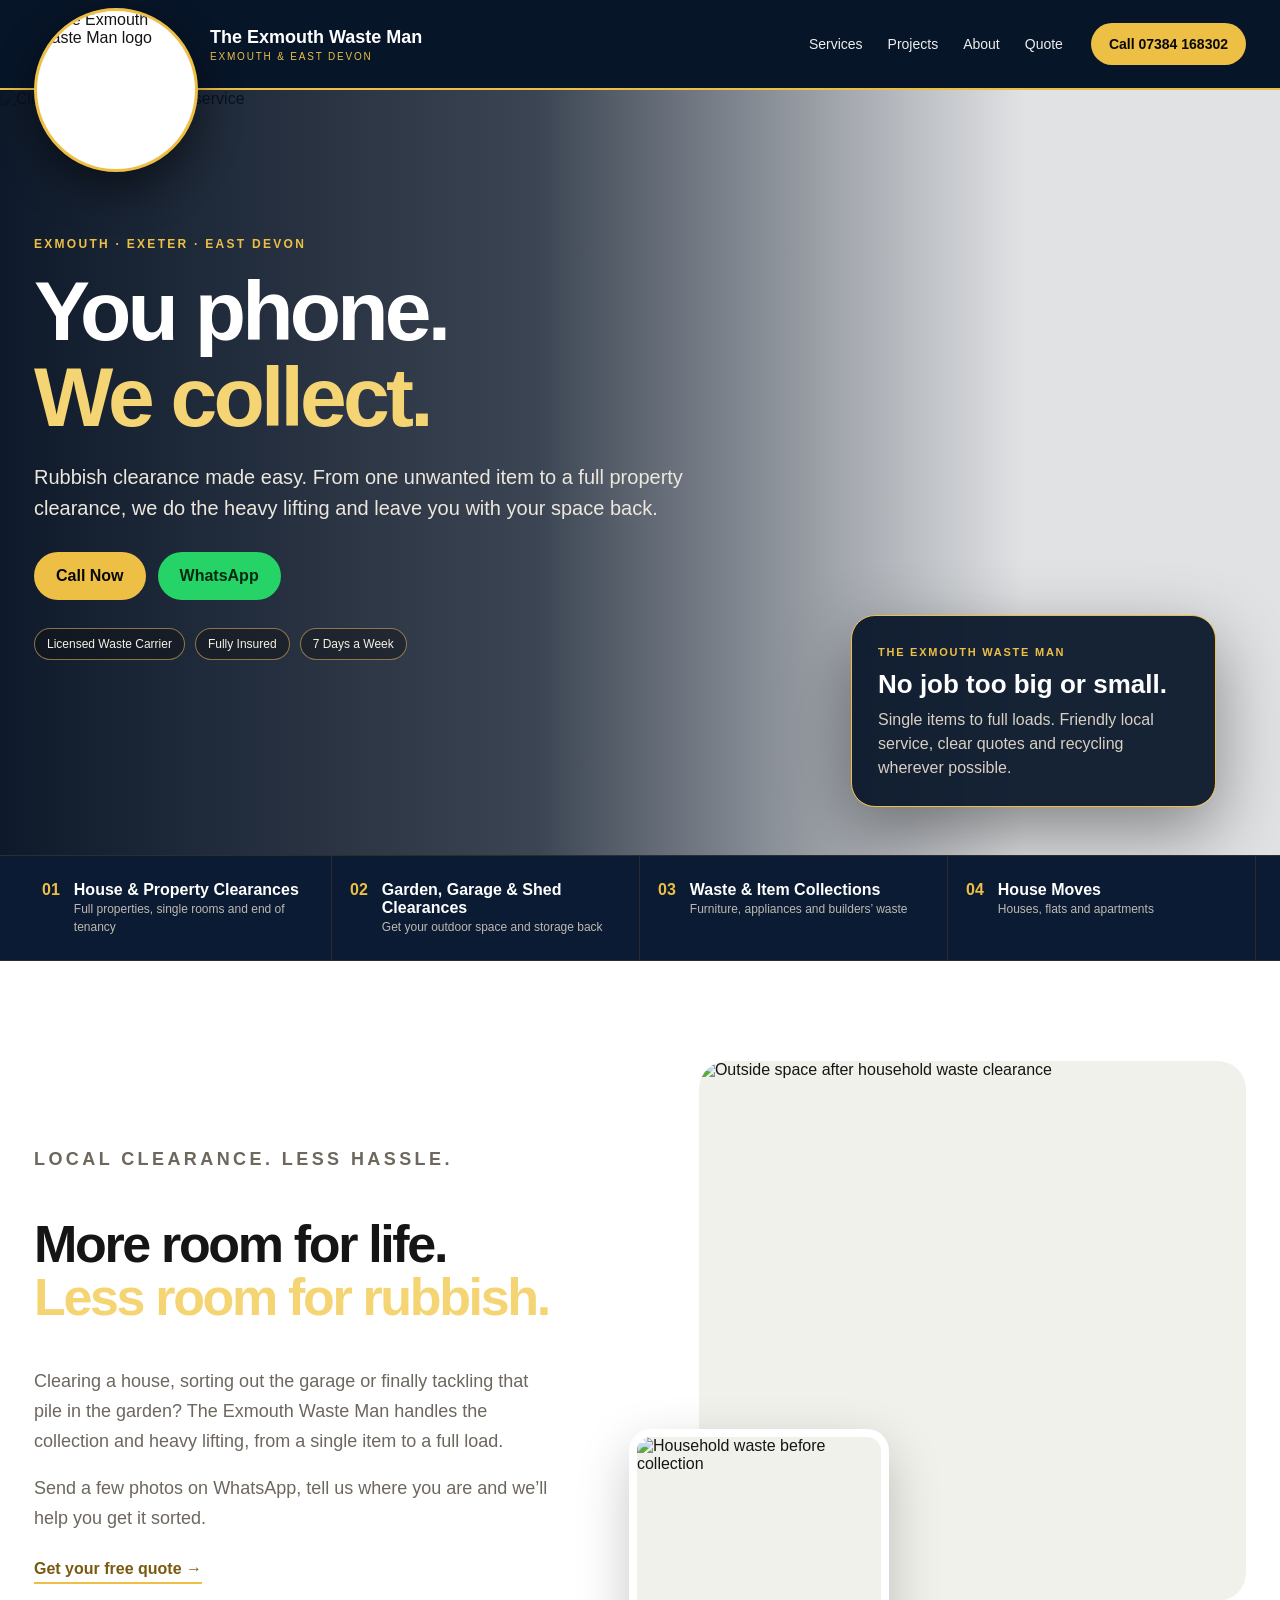
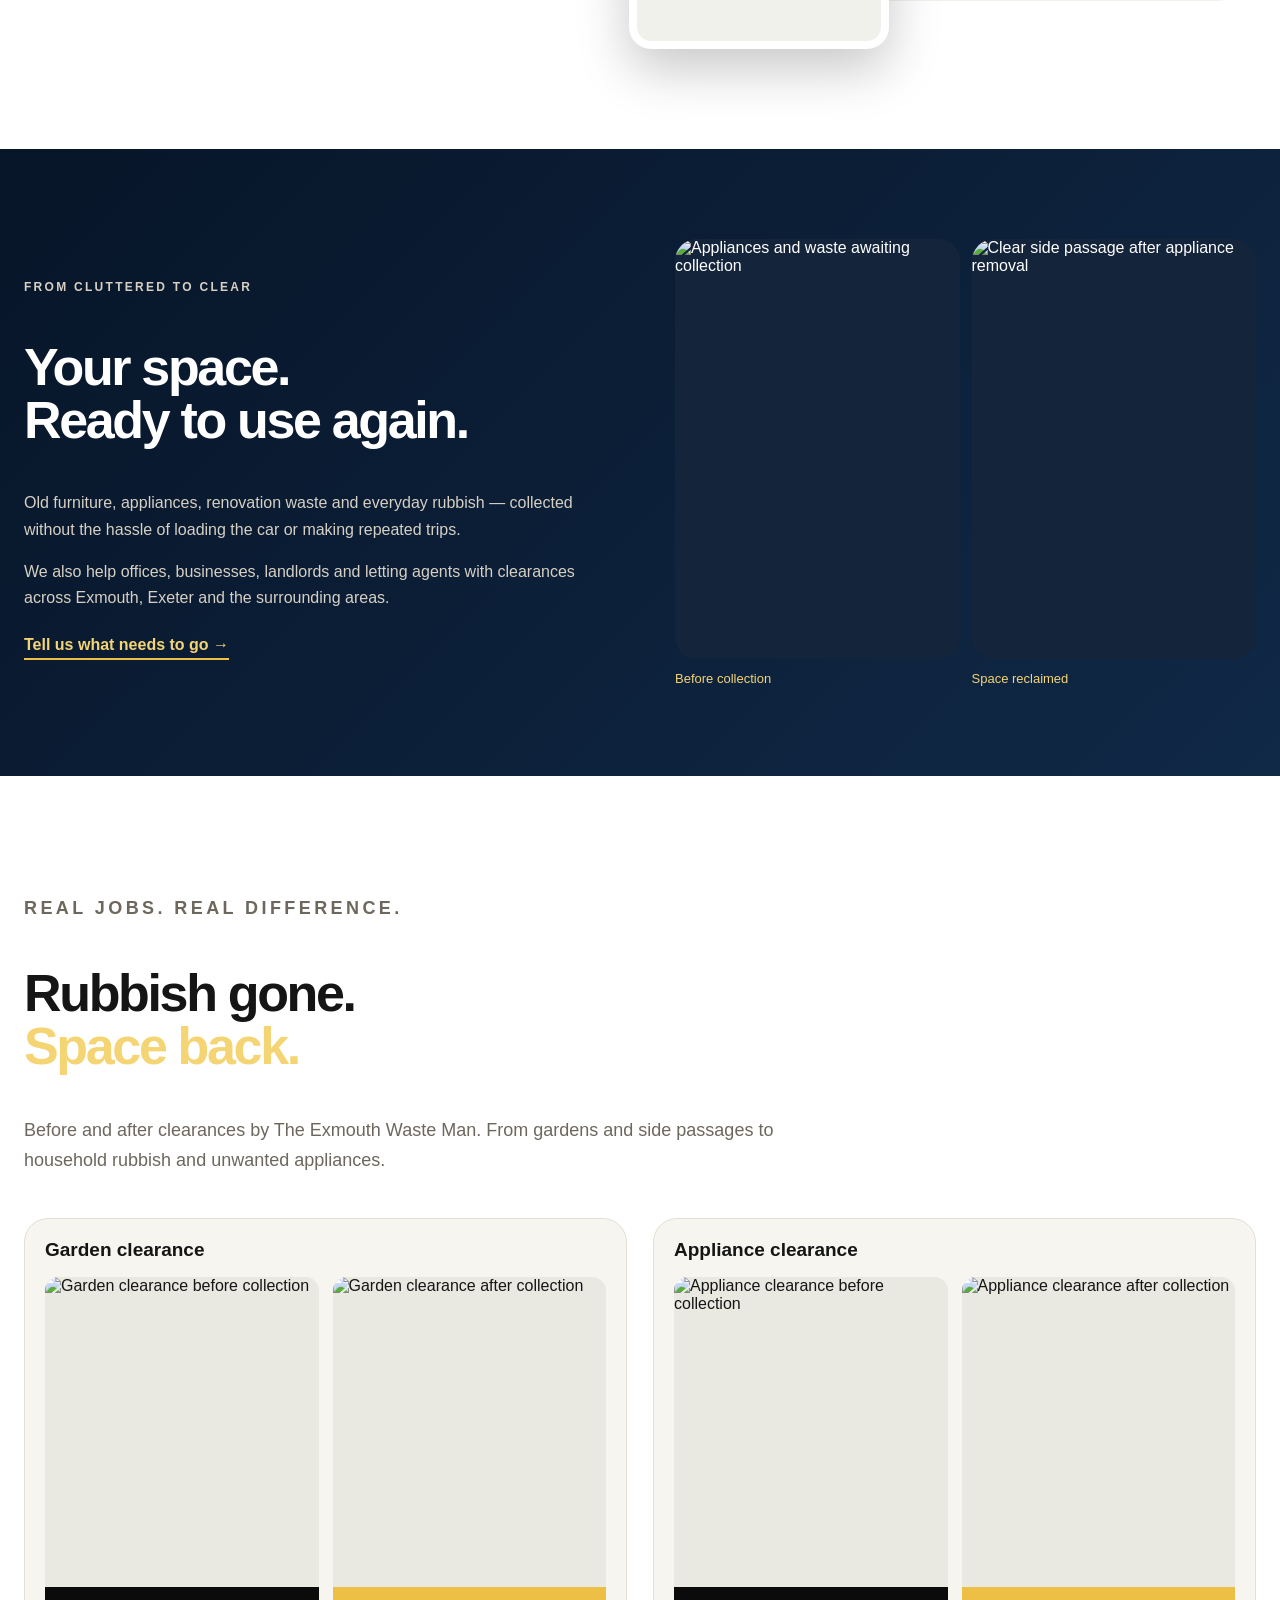
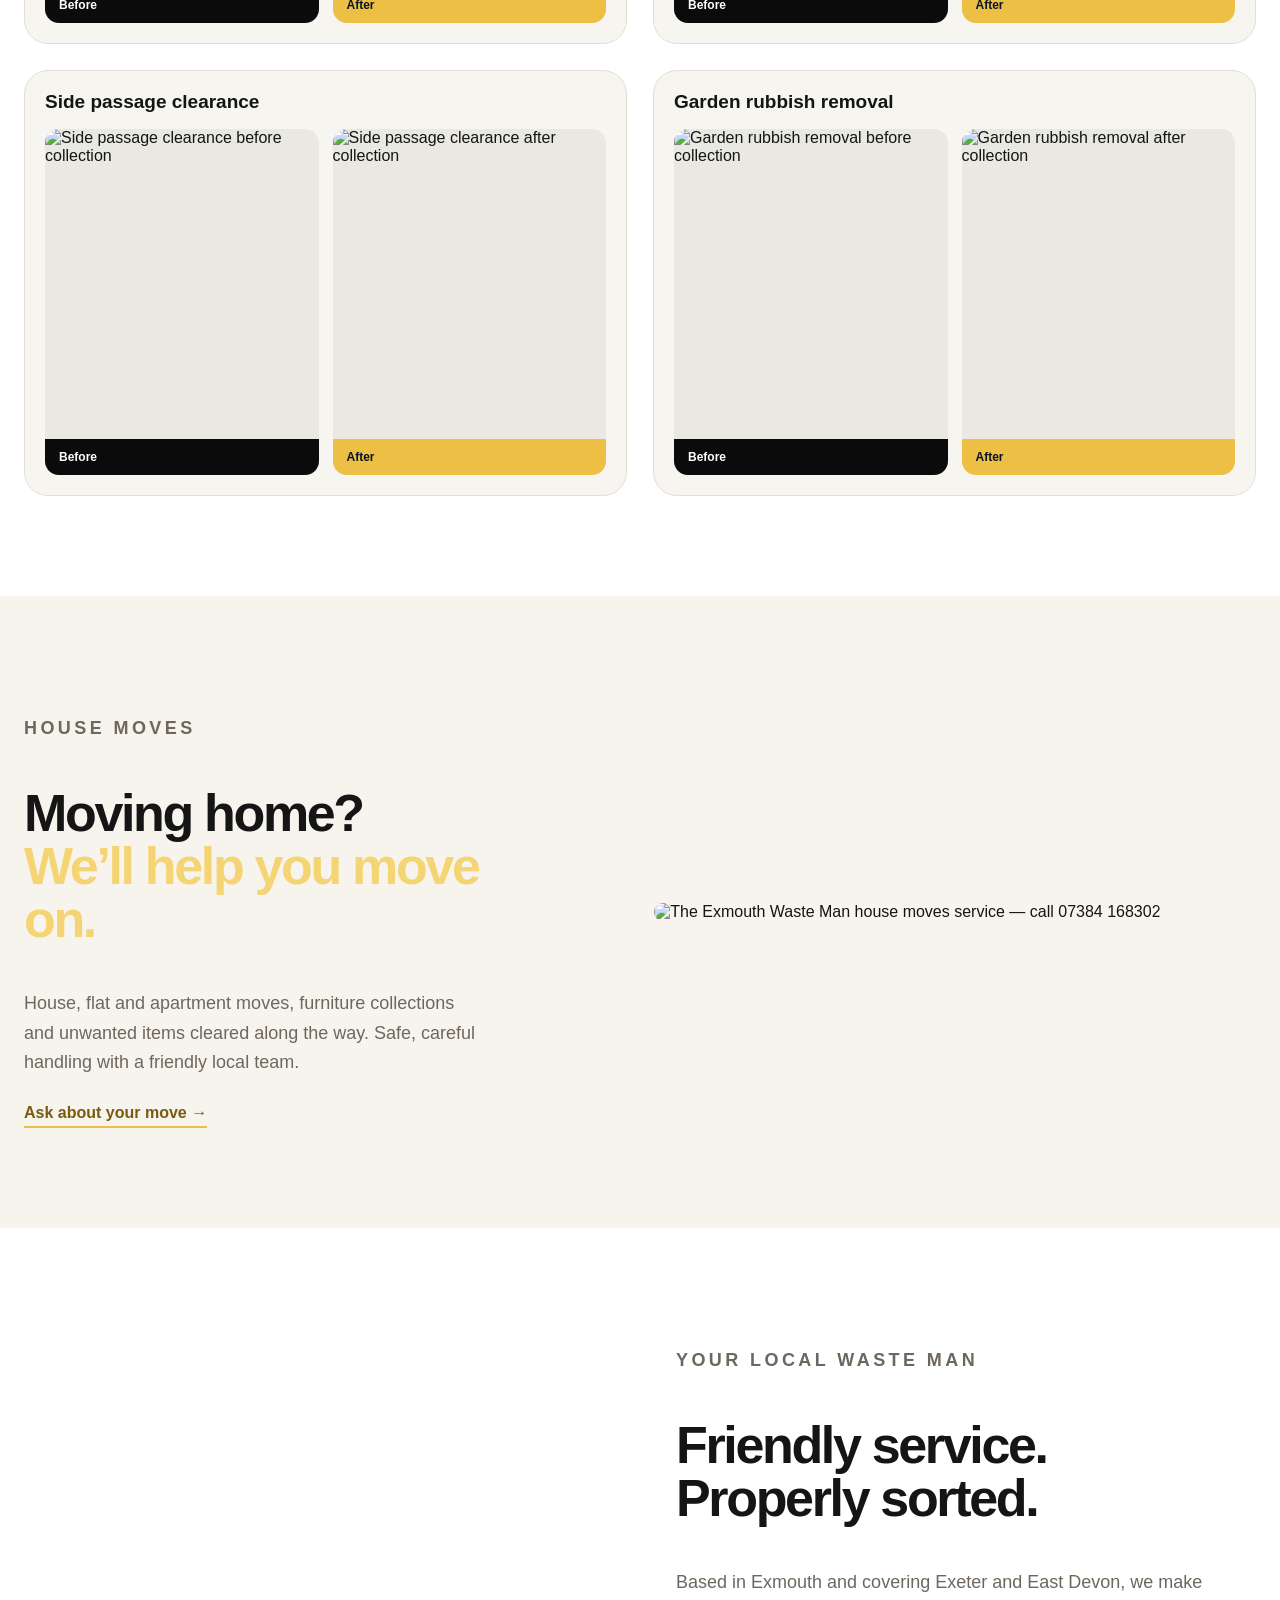
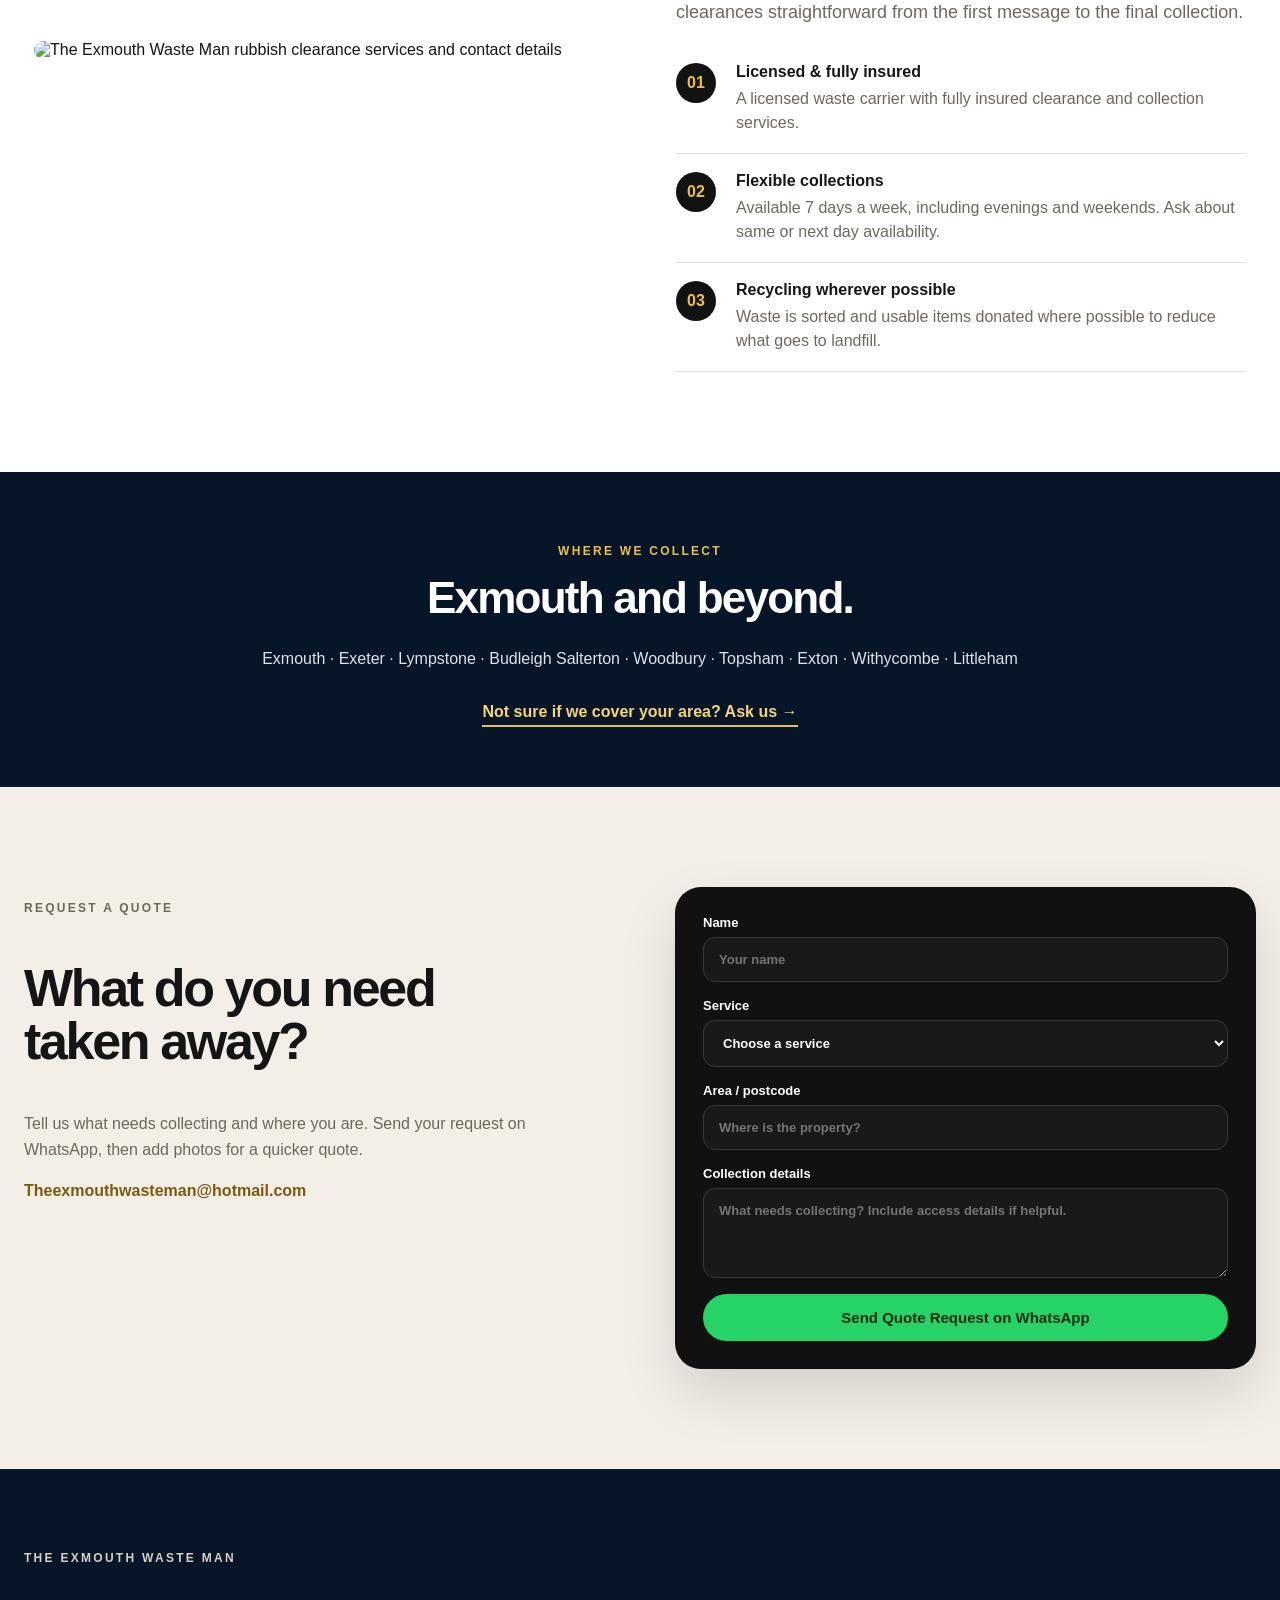
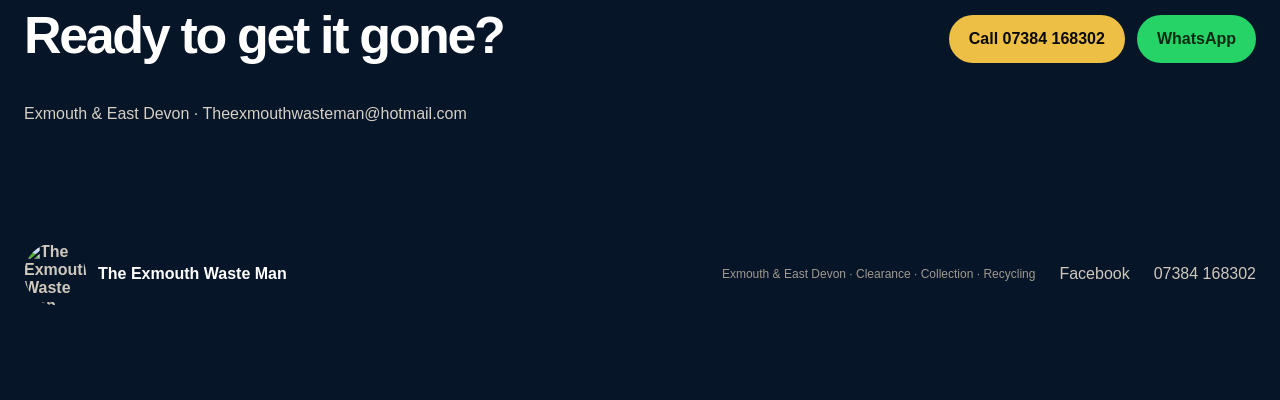
==== commit 7ddef3a2: "Add files via upload" ====
--- a/index.html
+++ b/index.html
@@ -1,21 +1,147 @@
-<!DOCTYPE html><html lang="en"><head>
-		<meta charset="UTF-8">
-		<meta name="viewport" content="width=device-width, initial-scale=1.0">
-		<link rel="icon" href="./images/logo.png">
-		<meta name="description" content="The Exmouth Waste Man — professional clearance &amp; waste removal in Exmouth. Homes, offices, gardens, garages, sheds &amp; end of tenancy. You phone, we collect. Call 07384 168302.">
-		<meta property="og:title" content="The Exmouth Waste Man — Clearance &amp; Waste Removal">
-		<meta property="og:description" content="Fast, friendly &amp; reliable clearance and waste removal in Exmouth. You phone, we collect. Available 7 days a week.">
-		<meta property="og:image" content="./images/og-share_1784704649417.png">
-		<meta property="og:type" content="website">
-		<link rel="preconnect" href="https://fonts.googleapis.com">
-		<link rel="preconnect" href="https://fonts.gstatic.com" crossorigin="">
-		<link rel="preload" as="style" href="https://fonts.googleapis.com/css2?family=Anton&amp;family=Poppins:wght@400;500;600;700;800&amp;display=swap" onload="this.onload=null;this.rel='stylesheet'"><noscript><link href="https://fonts.googleapis.com/css2?family=Anton&amp;family=Poppins:wght@400;500;600;700;800&amp;display=swap" rel="stylesheet"></noscript>
-		<title>The Exmouth Waste Man — Clearance &amp; Waste Removal in Exmouth</title>
-		<script type="module" crossorigin="" src="./assets/index-C__h620V.js"></script>
-		<link rel="stylesheet" crossorigin="" href="./assets/index-Cjw0Bh5C.css">
-	<script defer="" src="./runable.js" data-hostname="theexmo-mvv4ham-website" data-url="https://r.lilstts.com/events"></script></head>
-	<body>
-		<div id="root"><div class="min-h-screen bg-navy-900"><header class="fixed inset-x-0 top-0 z-50 transition-all duration-300 bg-transparent"><div class="mx-auto flex max-w-7xl items-center justify-between px-4 py-3 sm:px-6"><a href="#top" class="flex items-center gap-3"><img alt="The Exmouth Waste Man" class="h-12 w-12 rounded-lg object-cover sm:h-14 sm:w-14" src="./images/logo.webp"><span class="font-display text-base leading-none tracking-wide text-white sm:text-lg">THE EXMOUTH<span class="block text-gold-500">WASTE MAN</span></span></a><nav class="hidden items-center gap-8 md:flex"><a href="#services" class="text-sm font-medium text-white/80 transition-colors hover:text-gold-400">Services</a><a href="#why" class="text-sm font-medium text-white/80 transition-colors hover:text-gold-400">Why Us</a><a href="#areas" class="text-sm font-medium text-white/80 transition-colors hover:text-gold-400">Areas</a><a href="#contact" class="text-sm font-medium text-white/80 transition-colors hover:text-gold-400">Contact</a></nav><div class="flex items-center gap-2"><a href="tel:07384168302" class="hidden items-center gap-2 rounded-full bg-gold-500 px-5 py-2.5 text-sm font-bold text-navy-900 shadow-lg shadow-gold-500/20 transition-transform hover:scale-105 sm:flex"><svg xmlns="http://www.w3.org/2000/svg" width="24" height="24" viewBox="0 0 24 24" fill="none" stroke="currentColor" stroke-width="2.5" stroke-linecap="round" stroke-linejoin="round" class="lucide lucide-phone h-4 w-4" aria-hidden="true"><path d="M13.832 16.568a1 1 0 0 0 1.213-.303l.355-.465A2 2 0 0 1 17 15h3a2 2 0 0 1 2 2v3a2 2 0 0 1-2 2A18 18 0 0 1 2 4a2 2 0 0 1 2-2h3a2 2 0 0 1 2 2v3a2 2 0 0 1-.8 1.6l-.468.351a1 1 0 0 0-.292 1.233 14 14 0 0 0 6.392 6.384"></path></svg>07384 168302</a><button class="grid h-11 w-11 place-items-center rounded-lg bg-white/10 text-white md:hidden" aria-label="Menu"><svg xmlns="http://www.w3.org/2000/svg" width="24" height="24" viewBox="0 0 24 24" fill="none" stroke="currentColor" stroke-width="2" stroke-linecap="round" stroke-linejoin="round" class="lucide lucide-menu h-6 w-6" aria-hidden="true"><path d="M4 5h16"></path><path d="M4 12h16"></path><path d="M4 19h16"></path></svg></button></div></div></header><main><section id="top" class="relative overflow-hidden pt-28 pb-16 sm:pt-36 sm:pb-24"><div class="pointer-events-none absolute inset-0"><div class="absolute -left-40 top-10 h-96 w-96 rounded-full bg-blue-brand/20 blur-[120px]"></div><div class="absolute -right-32 top-40 h-96 w-96 rounded-full bg-gold-500/15 blur-[120px]"></div></div><div class="relative mx-auto grid max-w-7xl items-center gap-10 px-4 sm:px-6 lg:grid-cols-2 lg:gap-8"><div><div class="reveal is-visible inline-flex items-center gap-2 rounded-full border border-gold-500/40 bg-gold-500/10 px-4 py-1.5 text-xs font-semibold uppercase tracking-wider text-gold-400 is-visible"><svg xmlns="http://www.w3.org/2000/svg" width="24" height="24" viewBox="0 0 24 24" fill="none" stroke="currentColor" stroke-width="2" stroke-linecap="round" stroke-linejoin="round" class="lucide lucide-map-pin h-3.5 w-3.5" aria-hidden="true"><path d="M20 10c0 4.993-5.539 10.193-7.399 11.799a1 1 0 0 1-1.202 0C9.539 20.193 4 14.993 4 10a8 8 0 0 1 16 0"></path><circle cx="12" cy="10" r="3"></circle></svg> Based in Exmouth · Covering surrounding areas</div><h1 class="reveal is-visible mt-5 font-display text-5xl uppercase leading-[0.92] text-white sm:text-6xl lg:text-7xl is-visible" data-delay="80">Clearance &amp;<br><span class="text-gold-500">Waste Removal</span><br>done right.</h1><p class="reveal is-visible mt-5 max-w-lg text-lg leading-relaxed text-white/75 is-visible" data-delay="160">You phone, we collect. We do the heavy lifting so you don’t have to — fast, friendly &amp; reliable clearance for homes, gardens, offices and more.</p><div class="reveal is-visible mt-8 flex flex-wrap gap-3 is-visible" data-delay="240"><a href="tel:07384168302" class="flex items-center gap-2 rounded-full bg-gold-500 px-7 py-4 font-bold text-navy-900 shadow-xl shadow-gold-500/25 transition-transform hover:scale-105"><svg xmlns="http://www.w3.org/2000/svg" width="24" height="24" viewBox="0 0 24 24" fill="none" stroke="currentColor" stroke-width="2.5" stroke-linecap="round" stroke-linejoin="round" class="lucide lucide-phone h-5 w-5" aria-hidden="true"><path d="M13.832 16.568a1 1 0 0 0 1.213-.303l.355-.465A2 2 0 0 1 17 15h3a2 2 0 0 1 2 2v3a2 2 0 0 1-2 2A18 18 0 0 1 2 4a2 2 0 0 1 2-2h3a2 2 0 0 1 2 2v3a2 2 0 0 1-.8 1.6l-.468.351a1 1 0 0 0-.292 1.233 14 14 0 0 0 6.392 6.384"></path></svg> Call 07384 168302</a><a href="https://wa.me/447384168302" target="_blank" rel="noreferrer" class="flex items-center gap-2 rounded-full border border-white/20 bg-white/5 px-7 py-4 font-bold text-white transition-colors hover:border-wa hover:bg-wa/15"><svg xmlns="http://www.w3.org/2000/svg" width="24" height="24" viewBox="0 0 24 24" fill="none" stroke="currentColor" stroke-width="2.5" stroke-linecap="round" stroke-linejoin="round" class="lucide lucide-message-circle h-5 w-5" aria-hidden="true"><path d="M2.992 16.342a2 2 0 0 1 .094 1.167l-1.065 3.29a1 1 0 0 0 1.236 1.168l3.413-.998a2 2 0 0 1 1.099.092 10 10 0 1 0-4.777-4.719"></path></svg> WhatsApp Us</a></div><div class="reveal is-visible mt-8 flex flex-wrap items-center gap-x-6 gap-y-2 text-sm text-white/70 is-visible" data-delay="320"><span class="flex items-center gap-2"><svg xmlns="http://www.w3.org/2000/svg" width="24" height="24" viewBox="0 0 24 24" fill="none" stroke="currentColor" stroke-width="3" stroke-linecap="round" stroke-linejoin="round" class="lucide lucide-check h-4 w-4 text-gold-400" aria-hidden="true"><path d="M20 6 9 17l-5-5"></path></svg> Fully Insured</span><span class="flex items-center gap-2"><svg xmlns="http://www.w3.org/2000/svg" width="24" height="24" viewBox="0 0 24 24" fill="none" stroke="currentColor" stroke-width="3" stroke-linecap="round" stroke-linejoin="round" class="lucide lucide-check h-4 w-4 text-gold-400" aria-hidden="true"><path d="M20 6 9 17l-5-5"></path></svg> Licensed Waste Carrier</span><span class="flex items-center gap-2"><svg xmlns="http://www.w3.org/2000/svg" width="24" height="24" viewBox="0 0 24 24" fill="none" stroke="currentColor" stroke-width="3" stroke-linecap="round" stroke-linejoin="round" class="lucide lucide-check h-4 w-4 text-gold-400" aria-hidden="true"><path d="M20 6 9 17l-5-5"></path></svg> Same / Next Day</span></div></div><div class="reveal is-visible relative is-visible" data-delay="200"><div class="absolute -inset-3 rounded-[2rem] bg-gradient-to-tr from-gold-500/30 via-blue-brand/20 to-transparent blur-2xl"></div><div class="relative overflow-hidden rounded-[1.75rem] border border-white/10 shadow-2xl"><img alt="Exmouth Waste Man loading furniture into a van" class="aspect-[4/3] w-full object-cover" src="./images/hero_1784703141328.webp"><div class="absolute inset-x-0 bottom-0 h-24 bg-gradient-to-t from-navy-900/70 to-transparent"></div></div><div class="absolute -bottom-5 -left-5 hidden rounded-2xl border border-white/10 bg-navy-800/95 px-5 py-4 shadow-xl backdrop-blur sm:block"><p class="font-display text-3xl leading-none text-gold-500">7 DAYS</p><p class="text-xs font-medium text-white/70">a week — eves &amp; weekends</p></div></div></div></section><section class="border-y border-white/10 bg-navy-800/60"><div class="mx-auto grid max-w-7xl gap-px px-4 py-2 sm:grid-cols-2 sm:px-6 lg:grid-cols-4"><div class="reveal is-visible flex items-start gap-4 p-6 is-visible" data-delay="0"><div class="grid h-12 w-12 shrink-0 place-items-center rounded-xl bg-gold-500/15 text-gold-400"><svg xmlns="http://www.w3.org/2000/svg" width="24" height="24" viewBox="0 0 24 24" fill="none" stroke="currentColor" stroke-width="2" stroke-linecap="round" stroke-linejoin="round" class="lucide lucide-truck h-6 w-6" aria-hidden="true"><path d="M14 18V6a2 2 0 0 0-2-2H4a2 2 0 0 0-2 2v11a1 1 0 0 0 1 1h2"></path><path d="M15 18H9"></path><path d="M19 18h2a1 1 0 0 0 1-1v-3.65a1 1 0 0 0-.22-.624l-3.48-4.35A1 1 0 0 0 17.52 8H14"></path><circle cx="17" cy="18" r="2"></circle><circle cx="7" cy="18" r="2"></circle></svg></div><div><h3 class="font-display text-lg uppercase leading-tight text-white">Full or Part Loads</h3><p class="mt-1 text-sm text-white/65">No minimum — one item to a full van.</p></div></div><div class="reveal is-visible flex items-start gap-4 p-6 is-visible" data-delay="80"><div class="grid h-12 w-12 shrink-0 place-items-center rounded-xl bg-gold-500/15 text-gold-400"><svg xmlns="http://www.w3.org/2000/svg" width="24" height="24" viewBox="0 0 24 24" fill="none" stroke="currentColor" stroke-width="2" stroke-linecap="round" stroke-linejoin="round" class="lucide lucide-recycle h-6 w-6" aria-hidden="true"><path d="M7 19H4.815a1.83 1.83 0 0 1-1.57-.881 1.785 1.785 0 0 1-.004-1.784L7.196 9.5"></path><path d="M11 19h8.203a1.83 1.83 0 0 0 1.556-.89 1.784 1.784 0 0 0 0-1.775l-1.226-2.12"></path><path d="m14 16-3 3 3 3"></path><path d="M8.293 13.596 7.196 9.5 3.1 10.598"></path><path d="m9.344 5.811 1.093-1.892A1.83 1.83 0 0 1 11.985 3a1.784 1.784 0 0 1 1.546.888l3.943 6.843"></path><path d="m13.378 9.633 4.096 1.098 1.097-4.096"></path></svg></div><div><h3 class="font-display text-lg uppercase leading-tight text-white">Responsible Disposal</h3><p class="mt-1 text-sm text-white/65">We recycle &amp; donate wherever possible.</p></div></div><div class="reveal is-visible flex items-start gap-4 p-6 is-visible" data-delay="160"><div class="grid h-12 w-12 shrink-0 place-items-center rounded-xl bg-gold-500/15 text-gold-400"><svg xmlns="http://www.w3.org/2000/svg" width="24" height="24" viewBox="0 0 24 24" fill="none" stroke="currentColor" stroke-width="2" stroke-linecap="round" stroke-linejoin="round" class="lucide lucide-badge-pound-sterling h-6 w-6" aria-hidden="true"><path d="M3.85 8.62a4 4 0 0 1 4.78-4.77 4 4 0 0 1 6.74 0 4 4 0 0 1 4.78 4.78 4 4 0 0 1 0 6.74 4 4 0 0 1-4.77 4.78 4 4 0 0 1-6.75 0 4 4 0 0 1-4.78-4.77 4 4 0 0 1 0-6.76Z"></path><path d="M8 12h4"></path><path d="M10 16V9.5a2.5 2.5 0 0 1 5 0"></path><path d="M8 16h7"></path></svg></div><div><h3 class="font-display text-lg uppercase leading-tight text-white">Competitive Prices</h3><p class="mt-1 text-sm text-white/65">Fair, upfront quotes with no surprises.</p></div></div><div class="reveal is-visible flex items-start gap-4 p-6 is-visible" data-delay="240"><div class="grid h-12 w-12 shrink-0 place-items-center rounded-xl bg-gold-500/15 text-gold-400"><svg xmlns="http://www.w3.org/2000/svg" width="24" height="24" viewBox="0 0 24 24" fill="none" stroke="currentColor" stroke-width="2" stroke-linecap="round" stroke-linejoin="round" class="lucide lucide-shield-check h-6 w-6" aria-hidden="true"><path d="M20 13c0 5-3.5 7.5-7.66 8.95a1 1 0 0 1-.67-.01C7.5 20.5 4 18 4 13V6a1 1 0 0 1 1-1c2 0 4.5-1.2 6.24-2.72a1.17 1.17 0 0 1 1.52 0C14.51 3.81 17 5 19 5a1 1 0 0 1 1 1z"></path><path d="m9 12 2 2 4-4"></path></svg></div><div><h3 class="font-display text-lg uppercase leading-tight text-white">Fully Insured</h3><p class="mt-1 text-sm text-white/65">Licensed waste carrier you can trust.</p></div></div></div></section><section id="services" class="relative py-20 sm:py-28"><div class="mx-auto max-w-7xl px-4 sm:px-6"><div class="reveal is-visible mx-auto max-w-2xl text-center"><span class="text-sm font-semibold uppercase tracking-[0.2em] text-gold-400">What we clear</span><h2 class="mt-3 font-display text-4xl uppercase text-white sm:text-5xl">One team for every clearance</h2><p class="mt-4 text-white/70">Homes, offices, gardens, garages, sheds, end of tenancy — <span class="text-gold-400">and much more.</span> If it needs gone, we’ll shift it.</p></div><div class="mt-12 grid gap-6 sm:grid-cols-2 lg:grid-cols-3"><article class="reveal is-visible group overflow-hidden rounded-2xl border border-white/10 bg-navy-700/50 transition-all duration-300 hover:-translate-y-1.5 hover:border-gold-500/40 hover:shadow-2xl hover:shadow-black/40" data-delay="0"><div class="relative aspect-[4/3] overflow-hidden"><img alt="House Clearances" loading="lazy" decoding="async" class="h-full w-full object-cover transition-transform duration-500 group-hover:scale-105" src="./images/svc-home_1784703141329.webp"><div class="absolute inset-0 bg-gradient-to-t from-navy-900/80 via-navy-900/10 to-transparent"></div><div class="absolute left-4 top-4 grid h-11 w-11 place-items-center rounded-xl bg-gold-500 text-navy-900 shadow-lg"><svg xmlns="http://www.w3.org/2000/svg" width="24" height="24" viewBox="0 0 24 24" fill="none" stroke="currentColor" stroke-width="2.25" stroke-linecap="round" stroke-linejoin="round" class="lucide lucide-house h-5 w-5" aria-hidden="true"><path d="M15 21v-8a1 1 0 0 0-1-1h-4a1 1 0 0 0-1 1v8"></path><path d="M3 10a2 2 0 0 1 .709-1.528l7-6a2 2 0 0 1 2.582 0l7 6A2 2 0 0 1 21 10v9a2 2 0 0 1-2 2H5a2 2 0 0 1-2-2z"></path></svg></div></div><div class="p-6"><h3 class="font-display text-xl uppercase text-white">House Clearances</h3><p class="mt-2 text-sm leading-relaxed text-white/65">Full or part house clearances handled with care, from a single room to whole property.</p></div></article><article class="reveal is-visible group overflow-hidden rounded-2xl border border-white/10 bg-navy-700/50 transition-all duration-300 hover:-translate-y-1.5 hover:border-gold-500/40 hover:shadow-2xl hover:shadow-black/40" data-delay="90"><div class="relative aspect-[4/3] overflow-hidden"><img alt="Garden Clearances" loading="lazy" decoding="async" class="h-full w-full object-cover transition-transform duration-500 group-hover:scale-105" src="./images/svc-garden_1784703141329.webp"><div class="absolute inset-0 bg-gradient-to-t from-navy-900/80 via-navy-900/10 to-transparent"></div><div class="absolute left-4 top-4 grid h-11 w-11 place-items-center rounded-xl bg-gold-500 text-navy-900 shadow-lg"><svg xmlns="http://www.w3.org/2000/svg" width="24" height="24" viewBox="0 0 24 24" fill="none" stroke="currentColor" stroke-width="2.25" stroke-linecap="round" stroke-linejoin="round" class="lucide lucide-trees h-5 w-5" aria-hidden="true"><path d="M10 10v.2A3 3 0 0 1 8.9 16H5a3 3 0 0 1-1-5.8V10a3 3 0 0 1 6 0Z"></path><path d="M7 16v6"></path><path d="M13 19v3"></path><path d="M12 19h8.3a1 1 0 0 0 .7-1.7L18 14h.3a1 1 0 0 0 .7-1.7L16 9h.2a1 1 0 0 0 .8-1.7L13 3l-1.4 1.5"></path></svg></div></div><div class="p-6"><h3 class="font-display text-xl uppercase text-white">Garden Clearances</h3><p class="mt-2 text-sm leading-relaxed text-white/65">Green waste, overgrowth, old sheds, fencing and general garden clutter cleared fast.</p></div></article><article class="reveal is-visible group overflow-hidden rounded-2xl border border-white/10 bg-navy-700/50 transition-all duration-300 hover:-translate-y-1.5 hover:border-gold-500/40 hover:shadow-2xl hover:shadow-black/40" data-delay="180"><div class="relative aspect-[4/3] overflow-hidden"><img alt="Garages &amp; Sheds" loading="lazy" decoding="async" class="h-full w-full object-cover transition-transform duration-500 group-hover:scale-105" src="./images/svc-garage_1784703141329.webp"><div class="absolute inset-0 bg-gradient-to-t from-navy-900/80 via-navy-900/10 to-transparent"></div><div class="absolute left-4 top-4 grid h-11 w-11 place-items-center rounded-xl bg-gold-500 text-navy-900 shadow-lg"><svg xmlns="http://www.w3.org/2000/svg" width="24" height="24" viewBox="0 0 24 24" fill="none" stroke="currentColor" stroke-width="2.25" stroke-linecap="round" stroke-linejoin="round" class="lucide lucide-warehouse h-5 w-5" aria-hidden="true"><path d="M18 21V10a1 1 0 0 0-1-1H7a1 1 0 0 0-1 1v11"></path><path d="M22 19a2 2 0 0 1-2 2H4a2 2 0 0 1-2-2V8a2 2 0 0 1 1.132-1.803l7.95-3.974a2 2 0 0 1 1.837 0l7.948 3.974A2 2 0 0 1 22 8z"></path><path d="M6 13h12"></path><path d="M6 17h12"></path></svg></div></div><div class="p-6"><h3 class="font-display text-xl uppercase text-white">Garages &amp; Sheds</h3><p class="mt-2 text-sm leading-relaxed text-white/65">Emptying cluttered garages, sheds and outbuildings so you get your space back.</p></div></article><article class="reveal is-visible group overflow-hidden rounded-2xl border border-white/10 bg-navy-700/50 transition-all duration-300 hover:-translate-y-1.5 hover:border-gold-500/40 hover:shadow-2xl hover:shadow-black/40" data-delay="0"><div class="relative aspect-[4/3] overflow-hidden"><img alt="Office Clearances" loading="lazy" decoding="async" class="h-full w-full object-cover transition-transform duration-500 group-hover:scale-105" src="./images/svc-office_1784703218437.webp"><div class="absolute inset-0 bg-gradient-to-t from-navy-900/80 via-navy-900/10 to-transparent"></div><div class="absolute left-4 top-4 grid h-11 w-11 place-items-center rounded-xl bg-gold-500 text-navy-900 shadow-lg"><svg xmlns="http://www.w3.org/2000/svg" width="24" height="24" viewBox="0 0 24 24" fill="none" stroke="currentColor" stroke-width="2.25" stroke-linecap="round" stroke-linejoin="round" class="lucide lucide-building2 lucide-building-2 h-5 w-5" aria-hidden="true"><path d="M10 12h4"></path><path d="M10 8h4"></path><path d="M14 21v-3a2 2 0 0 0-4 0v3"></path><path d="M6 10H4a2 2 0 0 0-2 2v7a2 2 0 0 0 2 2h16a2 2 0 0 0 2-2V9a2 2 0 0 0-2-2h-2"></path><path d="M6 21V5a2 2 0 0 1 2-2h8a2 2 0 0 1 2 2v16"></path></svg></div></div><div class="p-6"><h3 class="font-display text-xl uppercase text-white">Office Clearances</h3><p class="mt-2 text-sm leading-relaxed text-white/65">Desks, chairs, IT and commercial waste removed with minimal disruption to your day.</p></div></article><article class="reveal is-visible group overflow-hidden rounded-2xl border border-white/10 bg-navy-700/50 transition-all duration-300 hover:-translate-y-1.5 hover:border-gold-500/40 hover:shadow-2xl hover:shadow-black/40" data-delay="90"><div class="relative aspect-[4/3] overflow-hidden"><img alt="End of Tenancy" loading="lazy" decoding="async" class="h-full w-full object-cover transition-transform duration-500 group-hover:scale-105" src="./images/svc-tenancy_1784703218437.webp"><div class="absolute inset-0 bg-gradient-to-t from-navy-900/80 via-navy-900/10 to-transparent"></div><div class="absolute left-4 top-4 grid h-11 w-11 place-items-center rounded-xl bg-gold-500 text-navy-900 shadow-lg"><svg xmlns="http://www.w3.org/2000/svg" width="24" height="24" viewBox="0 0 24 24" fill="none" stroke="currentColor" stroke-width="2.25" stroke-linecap="round" stroke-linejoin="round" class="lucide lucide-key-round h-5 w-5" aria-hidden="true"><path d="M2.586 17.414A2 2 0 0 0 2 18.828V21a1 1 0 0 0 1 1h3a1 1 0 0 0 1-1v-1a1 1 0 0 1 1-1h1a1 1 0 0 0 1-1v-1a1 1 0 0 1 1-1h.172a2 2 0 0 0 1.414-.586l.814-.814a6.5 6.5 0 1 0-4-4z"></path><circle cx="16.5" cy="7.5" r=".5" fill="currentColor"></circle></svg></div></div><div class="p-6"><h3 class="font-display text-xl uppercase text-white">End of Tenancy</h3><p class="mt-2 text-sm leading-relaxed text-white/65">Landlords, tenants &amp; letting agents — cleared, swept and ready for handover.</p></div></article><article class="reveal is-visible flex flex-col justify-center rounded-2xl border border-gold-500/30 bg-gradient-to-br from-gold-500/15 to-blue-brand/10 p-7" data-delay="180"><svg xmlns="http://www.w3.org/2000/svg" width="24" height="24" viewBox="0 0 24 24" fill="none" stroke="currentColor" stroke-width="1.75" stroke-linecap="round" stroke-linejoin="round" class="lucide lucide-package h-9 w-9 text-gold-400" aria-hidden="true"><path d="M11 21.73a2 2 0 0 0 2 0l7-4A2 2 0 0 0 21 16V8a2 2 0 0 0-1-1.73l-7-4a2 2 0 0 0-2 0l-7 4A2 2 0 0 0 3 8v8a2 2 0 0 0 1 1.73z"></path><path d="M12 22V12"></path><polyline points="3.29 7 12 12 20.71 7"></polyline><path d="m7.5 4.27 9 5.15"></path></svg><h3 class="mt-4 font-display text-2xl uppercase leading-tight text-white">And much more</h3><p class="mt-2 text-sm text-white/70">Single items, builders’ waste, appliances, furniture — no job too big or small.</p><a href="tel:07384168302" class="mt-5 inline-flex w-fit items-center gap-2 rounded-full bg-gold-500 px-5 py-3 text-sm font-bold text-navy-900 transition-transform hover:scale-105">Get a free quote <svg xmlns="http://www.w3.org/2000/svg" width="24" height="24" viewBox="0 0 24 24" fill="none" stroke="currentColor" stroke-width="2.5" stroke-linecap="round" stroke-linejoin="round" class="lucide lucide-arrow-right h-4 w-4" aria-hidden="true"><path d="M5 12h14"></path><path d="m12 5 7 7-7 7"></path></svg></a></article></div></div></section><section id="why" class="relative overflow-hidden py-20 sm:py-28"><div class="pointer-events-none absolute -right-40 top-0 h-96 w-96 rounded-full bg-blue-brand/15 blur-[130px]"></div><div class="relative mx-auto max-w-7xl px-4 sm:px-6"><div class="grid items-center gap-12 lg:grid-cols-[1fr_1.1fr]"><div class="reveal is-visible is-visible"><span class="text-sm font-semibold uppercase tracking-[0.2em] text-gold-400">Why choose us</span><h2 class="mt-3 font-display text-4xl uppercase leading-tight text-white sm:text-5xl">Local, trusted &amp; ready when you are</h2><p class="mt-4 max-w-md text-white/70">A friendly local face for clearance and waste removal across Exmouth. Give us a call and we’ll take it from there — you phone, we collect.</p><div class="mt-8 flex flex-wrap gap-3"><a href="tel:07384168302" class="flex items-center gap-2 rounded-full bg-gold-500 px-6 py-3.5 font-bold text-navy-900 transition-transform hover:scale-105"><svg xmlns="http://www.w3.org/2000/svg" width="24" height="24" viewBox="0 0 24 24" fill="none" stroke="currentColor" stroke-width="2.5" stroke-linecap="round" stroke-linejoin="round" class="lucide lucide-phone h-4 w-4" aria-hidden="true"><path d="M13.832 16.568a1 1 0 0 0 1.213-.303l.355-.465A2 2 0 0 1 17 15h3a2 2 0 0 1 2 2v3a2 2 0 0 1-2 2A18 18 0 0 1 2 4a2 2 0 0 1 2-2h3a2 2 0 0 1 2 2v3a2 2 0 0 1-.8 1.6l-.468.351a1 1 0 0 0-.292 1.233 14 14 0 0 0 6.392 6.384"></path></svg> 07384 168302</a><a href="https://wa.me/447384168302" target="_blank" rel="noreferrer" class="flex items-center gap-2 rounded-full border border-white/20 px-6 py-3.5 font-bold text-white transition-colors hover:border-wa hover:bg-wa/15"><svg xmlns="http://www.w3.org/2000/svg" width="24" height="24" viewBox="0 0 24 24" fill="none" stroke="currentColor" stroke-width="2.5" stroke-linecap="round" stroke-linejoin="round" class="lucide lucide-message-circle h-4 w-4" aria-hidden="true"><path d="M2.992 16.342a2 2 0 0 1 .094 1.167l-1.065 3.29a1 1 0 0 0 1.236 1.168l3.413-.998a2 2 0 0 1 1.099.092 10 10 0 1 0-4.777-4.719"></path></svg> WhatsApp</a></div></div><div class="grid gap-5 sm:grid-cols-2"><div class="reveal is-visible rounded-2xl border border-white/10 bg-navy-700/50 p-6 transition-colors hover:border-gold-500/30" data-delay="0"><div class="grid h-12 w-12 place-items-center rounded-xl bg-gold-500/15 text-gold-400"><svg xmlns="http://www.w3.org/2000/svg" width="24" height="24" viewBox="0 0 24 24" fill="none" stroke="currentColor" stroke-width="2" stroke-linecap="round" stroke-linejoin="round" class="lucide lucide-calendar-clock h-6 w-6" aria-hidden="true"><path d="M16 14v2.2l1.6 1"></path><path d="M16 2v4"></path><path d="M21 7.5V6a2 2 0 0 0-2-2H5a2 2 0 0 0-2 2v14a2 2 0 0 0 2 2h3.5"></path><path d="M3 10h5"></path><path d="M8 2v4"></path><circle cx="16" cy="16" r="6"></circle></svg></div><h3 class="mt-4 font-display text-lg uppercase text-white">7 Days a Week</h3><p class="mt-2 text-sm leading-relaxed text-white/65">Available every day including evenings &amp; weekends. Same day / next day appointments.</p></div><div class="reveal is-visible rounded-2xl border border-white/10 bg-navy-700/50 p-6 transition-colors hover:border-gold-500/30" data-delay="100"><div class="grid h-12 w-12 place-items-center rounded-xl bg-gold-500/15 text-gold-400"><svg xmlns="http://www.w3.org/2000/svg" width="24" height="24" viewBox="0 0 24 24" fill="none" stroke="currentColor" stroke-width="2" stroke-linecap="round" stroke-linejoin="round" class="lucide lucide-zap h-6 w-6" aria-hidden="true"><path d="M4 14a1 1 0 0 1-.78-1.63l9.9-10.2a.5.5 0 0 1 .86.46l-1.92 6.02A1 1 0 0 0 13 10h7a1 1 0 0 1 .78 1.63l-9.9 10.2a.5.5 0 0 1-.86-.46l1.92-6.02A1 1 0 0 0 11 14z"></path></svg></div><h3 class="mt-4 font-display text-lg uppercase text-white">Fast &amp; Reliable</h3><p class="mt-2 text-sm leading-relaxed text-white/65">We turn up when we say we will and get the job done quickly and cleanly.</p></div><div class="reveal is-visible rounded-2xl border border-white/10 bg-navy-700/50 p-6 transition-colors hover:border-gold-500/30" data-delay="0"><div class="grid h-12 w-12 place-items-center rounded-xl bg-gold-500/15 text-gold-400"><svg xmlns="http://www.w3.org/2000/svg" width="24" height="24" viewBox="0 0 24 24" fill="none" stroke="currentColor" stroke-width="2" stroke-linecap="round" stroke-linejoin="round" class="lucide lucide-thumbs-up h-6 w-6" aria-hidden="true"><path d="M15 5.88 14 10h5.83a2 2 0 0 1 1.92 2.56l-2.33 8A2 2 0 0 1 17.5 22H4a2 2 0 0 1-2-2v-8a2 2 0 0 1 2-2h2.76a2 2 0 0 0 1.79-1.11L12 2a3.13 3.13 0 0 1 3 3.88Z"></path><path d="M7 10v12"></path></svg></div><h3 class="mt-4 font-display text-lg uppercase text-white">No Job Too Big or Small</h3><p class="mt-2 text-sm leading-relaxed text-white/65">From a single bag to a full house clearance — we handle the lot.</p></div><div class="reveal is-visible rounded-2xl border border-white/10 bg-navy-700/50 p-6 transition-colors hover:border-gold-500/30" data-delay="100"><div class="grid h-12 w-12 place-items-center rounded-xl bg-gold-500/15 text-gold-400"><svg xmlns="http://www.w3.org/2000/svg" width="24" height="24" viewBox="0 0 24 24" fill="none" stroke="currentColor" stroke-width="2" stroke-linecap="round" stroke-linejoin="round" class="lucide lucide-recycle h-6 w-6" aria-hidden="true"><path d="M7 19H4.815a1.83 1.83 0 0 1-1.57-.881 1.785 1.785 0 0 1-.004-1.784L7.196 9.5"></path><path d="M11 19h8.203a1.83 1.83 0 0 0 1.556-.89 1.784 1.784 0 0 0 0-1.775l-1.226-2.12"></path><path d="m14 16-3 3 3 3"></path><path d="M8.293 13.596 7.196 9.5 3.1 10.598"></path><path d="m9.344 5.811 1.093-1.892A1.83 1.83 0 0 1 11.985 3a1.784 1.784 0 0 1 1.546.888l3.943 6.843"></path><path d="m13.378 9.633 4.096 1.098 1.097-4.096"></path></svg></div><h3 class="mt-4 font-display text-lg uppercase text-white">Eco-Conscious</h3><p class="mt-2 text-sm leading-relaxed text-white/65">Waste is sorted, recycled and donated where possible — kept out of landfill.</p></div></div></div></div></section><section class="relative"><div class="mx-auto max-w-7xl px-4 sm:px-6"><div class="reveal is-visible relative overflow-hidden rounded-3xl border border-white/10 bg-gradient-to-r from-navy-700 to-navy-600 p-8 sm:p-12"><div class="pointer-events-none absolute -right-10 -top-10 opacity-10"><svg xmlns="http://www.w3.org/2000/svg" width="24" height="24" viewBox="0 0 24 24" fill="none" stroke="currentColor" stroke-width="1" stroke-linecap="round" stroke-linejoin="round" class="lucide lucide-leaf h-56 w-56 text-gold-400" aria-hidden="true"><path d="M11 20A7 7 0 0 1 9.8 6.1C15.5 5 17 4.48 19 2c1 2 2 4.18 2 8 0 5.5-4.78 10-10 10Z"></path><path d="M2 21c0-3 1.85-5.36 5.08-6C9.5 14.52 12 13 13 12"></path></svg></div><div class="relative flex flex-col items-start gap-4"><div class="flex items-center gap-3"><svg xmlns="http://www.w3.org/2000/svg" width="24" height="24" viewBox="0 0 24 24" fill="none" stroke="currentColor" stroke-width="2" stroke-linecap="round" stroke-linejoin="round" class="lucide lucide-leaf h-8 w-8 text-gold-400" aria-hidden="true"><path d="M11 20A7 7 0 0 1 9.8 6.1C15.5 5 17 4.48 19 2c1 2 2 4.18 2 8 0 5.5-4.78 10-10 10Z"></path><path d="M2 21c0-3 1.85-5.36 5.08-6C9.5 14.52 12 13 13 12"></path></svg><span class="text-sm font-semibold uppercase tracking-[0.2em] text-gold-400">We care about the environment</span></div><h2 class="max-w-2xl font-display text-3xl uppercase leading-tight text-white sm:text-4xl">We recycle &amp; donate wherever possible</h2><p class="max-w-2xl text-white/75">Rubbish doesn’t just disappear — we sort every load, recycle what we can and donate usable items to good causes, keeping as much as possible out of landfill.</p></div></div></div></section><section id="areas" class="py-20 sm:py-28"><div class="mx-auto max-w-5xl px-4 text-center sm:px-6"><div class="reveal is-visible is-visible"><span class="text-sm font-semibold uppercase tracking-[0.2em] text-gold-400">Where we work</span><h2 class="mt-3 font-display text-4xl uppercase text-white sm:text-5xl">Based in Exmouth</h2><p class="mx-auto mt-4 max-w-xl text-white/70">Proudly serving our community across Exmouth and the surrounding areas of East Devon.</p></div><div class="reveal is-visible mt-10 flex flex-wrap justify-center gap-3" data-delay="120"><span class="flex items-center gap-2 rounded-full border border-white/10 bg-navy-700/60 px-5 py-2.5 text-sm font-medium text-white/85"><svg xmlns="http://www.w3.org/2000/svg" width="24" height="24" viewBox="0 0 24 24" fill="none" stroke="currentColor" stroke-width="2" stroke-linecap="round" stroke-linejoin="round" class="lucide lucide-map-pin h-4 w-4 text-gold-400" aria-hidden="true"><path d="M20 10c0 4.993-5.539 10.193-7.399 11.799a1 1 0 0 1-1.202 0C9.539 20.193 4 14.993 4 10a8 8 0 0 1 16 0"></path><circle cx="12" cy="10" r="3"></circle></svg> Exmouth</span><span class="flex items-center gap-2 rounded-full border border-white/10 bg-navy-700/60 px-5 py-2.5 text-sm font-medium text-white/85"><svg xmlns="http://www.w3.org/2000/svg" width="24" height="24" viewBox="0 0 24 24" fill="none" stroke="currentColor" stroke-width="2" stroke-linecap="round" stroke-linejoin="round" class="lucide lucide-map-pin h-4 w-4 text-gold-400" aria-hidden="true"><path d="M20 10c0 4.993-5.539 10.193-7.399 11.799a1 1 0 0 1-1.202 0C9.539 20.193 4 14.993 4 10a8 8 0 0 1 16 0"></path><circle cx="12" cy="10" r="3"></circle></svg> Lympstone</span><span class="flex items-center gap-2 rounded-full border border-white/10 bg-navy-700/60 px-5 py-2.5 text-sm font-medium text-white/85"><svg xmlns="http://www.w3.org/2000/svg" width="24" height="24" viewBox="0 0 24 24" fill="none" stroke="currentColor" stroke-width="2" stroke-linecap="round" stroke-linejoin="round" class="lucide lucide-map-pin h-4 w-4 text-gold-400" aria-hidden="true"><path d="M20 10c0 4.993-5.539 10.193-7.399 11.799a1 1 0 0 1-1.202 0C9.539 20.193 4 14.993 4 10a8 8 0 0 1 16 0"></path><circle cx="12" cy="10" r="3"></circle></svg> Budleigh Salterton</span><span class="flex items-center gap-2 rounded-full border border-white/10 bg-navy-700/60 px-5 py-2.5 text-sm font-medium text-white/85"><svg xmlns="http://www.w3.org/2000/svg" width="24" height="24" viewBox="0 0 24 24" fill="none" stroke="currentColor" stroke-width="2" stroke-linecap="round" stroke-linejoin="round" class="lucide lucide-map-pin h-4 w-4 text-gold-400" aria-hidden="true"><path d="M20 10c0 4.993-5.539 10.193-7.399 11.799a1 1 0 0 1-1.202 0C9.539 20.193 4 14.993 4 10a8 8 0 0 1 16 0"></path><circle cx="12" cy="10" r="3"></circle></svg> Woodbury</span><span class="flex items-center gap-2 rounded-full border border-white/10 bg-navy-700/60 px-5 py-2.5 text-sm font-medium text-white/85"><svg xmlns="http://www.w3.org/2000/svg" width="24" height="24" viewBox="0 0 24 24" fill="none" stroke="currentColor" stroke-width="2" stroke-linecap="round" stroke-linejoin="round" class="lucide lucide-map-pin h-4 w-4 text-gold-400" aria-hidden="true"><path d="M20 10c0 4.993-5.539 10.193-7.399 11.799a1 1 0 0 1-1.202 0C9.539 20.193 4 14.993 4 10a8 8 0 0 1 16 0"></path><circle cx="12" cy="10" r="3"></circle></svg> Topsham</span><span class="flex items-center gap-2 rounded-full border border-white/10 bg-navy-700/60 px-5 py-2.5 text-sm font-medium text-white/85"><svg xmlns="http://www.w3.org/2000/svg" width="24" height="24" viewBox="0 0 24 24" fill="none" stroke="currentColor" stroke-width="2" stroke-linecap="round" stroke-linejoin="round" class="lucide lucide-map-pin h-4 w-4 text-gold-400" aria-hidden="true"><path d="M20 10c0 4.993-5.539 10.193-7.399 11.799a1 1 0 0 1-1.202 0C9.539 20.193 4 14.993 4 10a8 8 0 0 1 16 0"></path><circle cx="12" cy="10" r="3"></circle></svg> Exton</span><span class="flex items-center gap-2 rounded-full border border-white/10 bg-navy-700/60 px-5 py-2.5 text-sm font-medium text-white/85"><svg xmlns="http://www.w3.org/2000/svg" width="24" height="24" viewBox="0 0 24 24" fill="none" stroke="currentColor" stroke-width="2" stroke-linecap="round" stroke-linejoin="round" class="lucide lucide-map-pin h-4 w-4 text-gold-400" aria-hidden="true"><path d="M20 10c0 4.993-5.539 10.193-7.399 11.799a1 1 0 0 1-1.202 0C9.539 20.193 4 14.993 4 10a8 8 0 0 1 16 0"></path><circle cx="12" cy="10" r="3"></circle></svg> Withycombe</span><span class="flex items-center gap-2 rounded-full border border-white/10 bg-navy-700/60 px-5 py-2.5 text-sm font-medium text-white/85"><svg xmlns="http://www.w3.org/2000/svg" width="24" height="24" viewBox="0 0 24 24" fill="none" stroke="currentColor" stroke-width="2" stroke-linecap="round" stroke-linejoin="round" class="lucide lucide-map-pin h-4 w-4 text-gold-400" aria-hidden="true"><path d="M20 10c0 4.993-5.539 10.193-7.399 11.799a1 1 0 0 1-1.202 0C9.539 20.193 4 14.993 4 10a8 8 0 0 1 16 0"></path><circle cx="12" cy="10" r="3"></circle></svg> Littleham</span><span class="flex items-center gap-2 rounded-full border border-white/10 bg-navy-700/60 px-5 py-2.5 text-sm font-medium text-white/85"><svg xmlns="http://www.w3.org/2000/svg" width="24" height="24" viewBox="0 0 24 24" fill="none" stroke="currentColor" stroke-width="2" stroke-linecap="round" stroke-linejoin="round" class="lucide lucide-map-pin h-4 w-4 text-gold-400" aria-hidden="true"><path d="M20 10c0 4.993-5.539 10.193-7.399 11.799a1 1 0 0 1-1.202 0C9.539 20.193 4 14.993 4 10a8 8 0 0 1 16 0"></path><circle cx="12" cy="10" r="3"></circle></svg> &amp; surrounding areas</span></div></div></section><section id="contact" class="relative overflow-hidden py-20 sm:py-28"><div class="pointer-events-none absolute inset-0"><div class="absolute left-1/2 top-0 h-80 w-[40rem] -translate-x-1/2 rounded-full bg-gold-500/15 blur-[120px]"></div></div><div class="relative mx-auto max-w-4xl px-4 text-center sm:px-6"><h2 class="reveal is-visible font-display text-5xl uppercase leading-[0.95] text-white sm:text-6xl">Get in touch <span class="text-gold-500">today</span></h2><p class="reveal is-visible mx-auto mt-4 max-w-lg text-lg text-white/75" data-delay="80">Phone or message for a fast, free, no-obligation quote. You phone — we collect.</p><div class="reveal is-visible mt-10 flex flex-col items-center gap-4" data-delay="160"><a href="tel:07384168302" class="group flex w-full max-w-md items-center justify-center gap-3 rounded-full bg-gold-500 px-8 py-5 font-display text-2xl uppercase tracking-wide text-navy-900 shadow-xl shadow-gold-500/25 transition-transform hover:scale-[1.03]"><svg xmlns="http://www.w3.org/2000/svg" width="24" height="24" viewBox="0 0 24 24" fill="none" stroke="currentColor" stroke-width="2.5" stroke-linecap="round" stroke-linejoin="round" class="lucide lucide-phone h-6 w-6" aria-hidden="true"><path d="M13.832 16.568a1 1 0 0 0 1.213-.303l.355-.465A2 2 0 0 1 17 15h3a2 2 0 0 1 2 2v3a2 2 0 0 1-2 2A18 18 0 0 1 2 4a2 2 0 0 1 2-2h3a2 2 0 0 1 2 2v3a2 2 0 0 1-.8 1.6l-.468.351a1 1 0 0 0-.292 1.233 14 14 0 0 0 6.392 6.384"></path></svg> 07384 168302</a><div class="flex w-full max-w-md flex-col gap-3 sm:flex-row"><a href="https://wa.me/447384168302" target="_blank" rel="noreferrer" class="flex flex-1 items-center justify-center gap-2 rounded-full bg-wa px-6 py-4 font-bold text-white transition-transform hover:scale-105"><svg xmlns="http://www.w3.org/2000/svg" width="24" height="24" viewBox="0 0 24 24" fill="none" stroke="currentColor" stroke-width="2.5" stroke-linecap="round" stroke-linejoin="round" class="lucide lucide-message-circle h-5 w-5" aria-hidden="true"><path d="M2.992 16.342a2 2 0 0 1 .094 1.167l-1.065 3.29a1 1 0 0 0 1.236 1.168l3.413-.998a2 2 0 0 1 1.099.092 10 10 0 1 0-4.777-4.719"></path></svg> WhatsApp</a><a href="mailto:Theexmouthwasteman@hotmail.com" class="flex flex-1 items-center justify-center gap-2 rounded-full border border-white/20 bg-white/5 px-6 py-4 font-bold text-white transition-colors hover:border-gold-500/50"><svg xmlns="http://www.w3.org/2000/svg" width="24" height="24" viewBox="0 0 24 24" fill="none" stroke="currentColor" stroke-width="2.25" stroke-linecap="round" stroke-linejoin="round" class="lucide lucide-mail h-5 w-5" aria-hidden="true"><path d="m22 7-8.991 5.727a2 2 0 0 1-2.009 0L2 7"></path><rect x="2" y="4" width="20" height="16" rx="2"></rect></svg> Email Us</a></div><a href="mailto:Theexmouthwasteman@hotmail.com" class="mt-1 break-all text-sm text-white/60 transition-colors hover:text-gold-400">Theexmouthwasteman@hotmail.com</a></div></div></section></main><footer class="border-t border-white/10 bg-navy-900"><div class="mx-auto max-w-7xl px-4 py-12 sm:px-6"><div class="grid gap-10 md:grid-cols-[1.4fr_1fr_1fr]"><div><div class="flex items-center gap-3"><img alt="The Exmouth Waste Man" loading="lazy" decoding="async" class="h-16 w-16 rounded-xl object-cover" src="./images/logo.webp"><div><p class="font-display text-xl leading-none text-white">THE EXMOUTH</p><p class="font-display text-xl leading-none text-gold-500">WASTE MAN</p></div></div><p class="mt-4 max-w-sm text-sm text-white/60">Clearance &amp; waste removal in Exmouth. You phone, we collect — fast, friendly &amp; reliable, 7 days a week.</p></div><div><h4 class="font-display text-sm uppercase tracking-widest text-gold-400">Contact</h4><ul class="mt-4 space-y-3 text-sm text-white/70"><li><a href="tel:07384168302" class="flex items-center gap-2 hover:text-gold-400"><svg xmlns="http://www.w3.org/2000/svg" width="24" height="24" viewBox="0 0 24 24" fill="none" stroke="currentColor" stroke-width="2" stroke-linecap="round" stroke-linejoin="round" class="lucide lucide-phone h-4 w-4 text-gold-400" aria-hidden="true"><path d="M13.832 16.568a1 1 0 0 0 1.213-.303l.355-.465A2 2 0 0 1 17 15h3a2 2 0 0 1 2 2v3a2 2 0 0 1-2 2A18 18 0 0 1 2 4a2 2 0 0 1 2-2h3a2 2 0 0 1 2 2v3a2 2 0 0 1-.8 1.6l-.468.351a1 1 0 0 0-.292 1.233 14 14 0 0 0 6.392 6.384"></path></svg> 07384 168302</a></li><li><a href="mailto:Theexmouthwasteman@hotmail.com" class="flex items-center gap-2 break-all hover:text-gold-400"><svg xmlns="http://www.w3.org/2000/svg" width="24" height="24" viewBox="0 0 24 24" fill="none" stroke="currentColor" stroke-width="2" stroke-linecap="round" stroke-linejoin="round" class="lucide lucide-mail h-4 w-4 text-gold-400" aria-hidden="true"><path d="m22 7-8.991 5.727a2 2 0 0 1-2.009 0L2 7"></path><rect x="2" y="4" width="20" height="16" rx="2"></rect></svg> Theexmouthwasteman@hotmail.com</a></li><li class="flex items-center gap-2"><svg xmlns="http://www.w3.org/2000/svg" width="24" height="24" viewBox="0 0 24 24" fill="none" stroke="currentColor" stroke-width="2" stroke-linecap="round" stroke-linejoin="round" class="lucide lucide-map-pin h-4 w-4 text-gold-400" aria-hidden="true"><path d="M20 10c0 4.993-5.539 10.193-7.399 11.799a1 1 0 0 1-1.202 0C9.539 20.193 4 14.993 4 10a8 8 0 0 1 16 0"></path><circle cx="12" cy="10" r="3"></circle></svg> Exmouth &amp; surrounding areas</li></ul></div><div><h4 class="font-display text-sm uppercase tracking-widest text-gold-400">Follow</h4><a href="https://www.facebook.com/exmouthwasteman" target="_blank" rel="noreferrer" class="mt-4 inline-flex items-center gap-2 rounded-full border border-white/15 bg-white/5 px-4 py-2.5 text-sm font-medium text-white/85 transition-colors hover:border-blue-brand hover:bg-blue-brand/15"><svg xmlns="http://www.w3.org/2000/svg" width="24" height="24" viewBox="0 0 24 24" fill="none" stroke="currentColor" stroke-width="2" stroke-linecap="round" stroke-linejoin="round" class="lucide lucide-facebook h-4 w-4" aria-hidden="true"><path d="M18 2h-3a5 5 0 0 0-5 5v3H7v4h3v8h4v-8h3l1-4h-4V7a1 1 0 0 1 1-1h3z"></path></svg> The Exmouth Waste Man</a></div></div><div class="mt-10 flex flex-col items-center justify-between gap-3 border-t border-white/10 pt-6 text-xs text-white/45 sm:flex-row"><p>© 2026 The Exmouth Waste Man. All rights reserved.</p><p>Licensed waste carrier · Fully insured</p></div></div></footer><a href="https://wa.me/447384168302" target="_blank" rel="noreferrer" aria-label="Message us on WhatsApp" class="fixed bottom-5 right-5 z-50 flex h-14 w-14 items-center justify-center rounded-full bg-wa text-white shadow-2xl shadow-black/40 transition-transform hover:scale-110"><span class="absolute inline-flex h-full w-full animate-ping rounded-full bg-wa opacity-40"></span><svg xmlns="http://www.w3.org/2000/svg" width="24" height="24" viewBox="0 0 24 24" fill="none" stroke="currentColor" stroke-width="2.25" stroke-linecap="round" stroke-linejoin="round" class="lucide lucide-message-circle relative h-7 w-7" aria-hidden="true"><path d="M2.992 16.342a2 2 0 0 1 .094 1.167l-1.065 3.29a1 1 0 0 0 1.236 1.168l3.413-.998a2 2 0 0 1 1.099.092 10 10 0 1 0-4.777-4.719"></path></svg></a></div></div>
-	
+<!doctype html>
+<html lang="en">
+<head>
+<meta charset="utf-8">
+<meta name="viewport" content="width=device-width,initial-scale=1">
+<title>The Exmouth Waste Man | Waste Removal & Clearances in Exmouth</title>
+<meta name="description" content="Local waste removal, house and garden clearances, appliance collection and house moves in Exmouth, Exeter and East Devon. Call 07384 168302 for a free quote.">
+<link rel="icon" href="assets/favicon.png" type="image/png">
+<link rel="stylesheet" href="style.css?v=elm-rebuild-2">
+<link rel="canonical" href="https://theexmouthwasteman.co.uk/">
 
-</body></html>+<meta property="og:type" content="website">
+<meta property="og:title" content="The Exmouth Waste Man">
+<meta property="og:description" content="Rubbish clearance made easy. You phone, we collect. Serving Exmouth, Exeter and surrounding areas.">
+<meta property="og:url" content="https://theexmouthwasteman.co.uk/">
+<meta property="og:image" content="https://theexmouthwasteman.co.uk/assets/social-share.jpg">
+<meta property="og:image:width" content="1200">
+<meta property="og:image:height" content="630">
+<meta name="twitter:card" content="summary_large_image">
+<meta name="twitter:title" content="The Exmouth Waste Man">
+<meta name="twitter:description" content="Rubbish clearance made easy. You phone, we collect. Serving Exmouth, Exeter and surrounding areas.">
+<meta name="twitter:image" content="https://theexmouthwasteman.co.uk/assets/social-share.jpg">
+<script type="application/ld+json">{"@context": "https://schema.org", "@type": "LocalBusiness", "name": "The Exmouth Waste Man", "url": "https://theexmouthwasteman.co.uk/", "telephone": "+447384168302", "email": "Theexmouthwasteman@hotmail.com", "image": "https://theexmouthwasteman.co.uk/assets/social-share.jpg", "areaServed": ["Exmouth", "Exeter", "East Devon"], "sameAs": ["https://www.facebook.com/exmouthwasteman"]}</script>
+</head>
+<body>
+
+<header class="site-header">
+  <div class="nav-wrap">
+    <a class="brand" href="#top" aria-label="The Exmouth Waste Man home">
+      <img src="assets/logo.png" alt="The Exmouth Waste Man logo">
+    </a>
+    <div class="brand-copy">
+      <strong>The Exmouth Waste Man</strong>
+      <span>Exmouth & East Devon</span>
+    </div>
+    <nav>
+      <a href="#services">Services</a>
+      <a href="#projects">Projects</a>
+      <a href="#about">About</a>
+      <a href="#quote">Quote</a>
+    </nav>
+    <a class="head-call" href="tel:07384168302">Call 07384 168302</a>
+  </div>
+</header>
+
+<main id="top">
+<section class="hero">
+  <img class="hero-bg" src="assets/hero.webp" alt="Clearance and removals service">
+  <div class="hero-mask"></div>
+  <div class="hero-inner">
+    <p class="eyebrow">EXMOUTH · EXETER · EAST DEVON</p>
+    <h1>You phone.<br><em>We collect.</em></h1>
+    <p class="lead">Rubbish clearance made easy. From one unwanted item to a full property clearance, we do the heavy lifting and leave you with your space back.</p>
+    <div class="hero-actions">
+      <a class="btn primary" href="tel:07384168302">Call Now</a>
+      <a class="btn whatsapp" href="https://wa.me/447384168302?text=Hi%20The%20Exmouth%20Waste%20Man%2C%20I%27d%20like%20a%20quote." target="_blank" rel="noopener">WhatsApp</a>
+    </div>
+    <div class="trust-row"><span>Licensed Waste Carrier</span><span>Fully Insured</span><span>7 Days a Week</span></div>
+  </div>
+  <aside class="hero-card">
+    <span>THE EXMOUTH WASTE MAN</span>
+    <strong>No job too big or small.</strong>
+    <p>Single items to full loads. Friendly local service, clear quotes and recycling wherever possible.</p>
+  </aside>
+</section>
+
+<section class="service-strip" id="services"><article><b>01</b><div><strong>House & Property Clearances</strong><span>Full properties, single rooms and end of tenancy</span></div></article><article><b>02</b><div><strong>Garden, Garage & Shed Clearances</strong><span>Get your outdoor space and storage back</span></div></article><article><b>03</b><div><strong>Waste & Item Collections</strong><span>Furniture, appliances and builders’ waste</span></div></article><article><b>04</b><div><strong>House Moves</strong><span>Houses, flats and apartments</span></div></article></section>
+
+<section class="intro"><div class="copy"><p class="kicker">LOCAL CLEARANCE. LESS HASSLE.</p><h2>More room for life.<br><em>Less room for rubbish.</em></h2><p>Clearing a house, sorting out the garage or finally tackling that pile in the garden? The Exmouth Waste Man handles the collection and heavy lifting, from a single item to a full load.</p><p>Send a few photos on WhatsApp, tell us where you are and we’ll help you get it sorted.</p><a class="text-link" href="#quote">Get your free quote →</a></div><div class="image-stack"><img class="main-img" src="assets/after-5.webp" alt="Outside space after household waste clearance" loading="lazy"><img class="float-img" src="assets/before-5.webp" alt="Household waste before collection" loading="lazy"></div></section>
+
+<section class="feature dark"><div class="feature-copy"><p class="kicker">FROM CLUTTERED TO CLEAR</p><h2>Your space.<br>Ready to use again.</h2><p>Old furniture, appliances, renovation waste and everyday rubbish — collected without the hassle of loading the car or making repeated trips.</p><p>We also help offices, businesses, landlords and letting agents with clearances across Exmouth, Exeter and the surrounding areas.</p><a class="text-link light-link" href="#quote">Tell us what needs to go →</a></div><div class="feature-pair"><figure><img src="assets/before-2.webp" alt="Appliances and waste awaiting collection" loading="lazy"><figcaption>Before collection</figcaption></figure><figure><img src="assets/after-2.webp" alt="Clear side passage after appliance removal" loading="lazy"><figcaption>Space reclaimed</figcaption></figure></div></section>
+
+<section class="projects" id="projects"><div class="section-head"><p class="kicker">REAL JOBS. REAL DIFFERENCE.</p><h2>Rubbish gone.<br><em>Space back.</em></h2><p>Before and after clearances by The Exmouth Waste Man. From gardens and side passages to household rubbish and unwanted appliances.</p></div><div class="job-gallery"><article class="job"><h3>Garden clearance</h3><div class="ba-grid"><figure><img src="assets/before-1.webp" alt="Garden clearance before collection" loading="lazy"><figcaption>Before</figcaption></figure><figure><img src="assets/after-1.webp" alt="Garden clearance after collection" loading="lazy"><figcaption>After</figcaption></figure></div></article><article class="job"><h3>Appliance clearance</h3><div class="ba-grid"><figure><img src="assets/before-2.webp" alt="Appliance clearance before collection" loading="lazy"><figcaption>Before</figcaption></figure><figure><img src="assets/after-2.webp" alt="Appliance clearance after collection" loading="lazy"><figcaption>After</figcaption></figure></div></article><article class="job"><h3>Side passage clearance</h3><div class="ba-grid"><figure><img src="assets/before-3.webp" alt="Side passage clearance before collection" loading="lazy"><figcaption>Before</figcaption></figure><figure><img src="assets/after-3.webp" alt="Side passage clearance after collection" loading="lazy"><figcaption>After</figcaption></figure></div></article><article class="job"><h3>Garden rubbish removal</h3><div class="ba-grid"><figure><img src="assets/before-4.webp" alt="Garden rubbish removal before collection" loading="lazy"><figcaption>Before</figcaption></figure><figure><img src="assets/after-4.webp" alt="Garden rubbish removal after collection" loading="lazy"><figcaption>After</figcaption></figure></div></article></div></section>
+
+<section class="before-after"><div class="ba-copy"><p class="kicker">HOUSE MOVES</p><h2>Moving home?<br><em>We’ll help you move on.</em></h2><p>House, flat and apartment moves, furniture collections and unwanted items cleared along the way. Safe, careful handling with a friendly local team.</p><a class="text-link" href="#quote">Ask about your move →</a></div><div class="poster-wrap"><img src="assets/house-moves.webp" alt="The Exmouth Waste Man house moves service — call 07384 168302" loading="lazy"></div></section>
+
+<section class="about" id="about"><div class="about-image"><img src="assets/clearance-poster.webp" alt="The Exmouth Waste Man rubbish clearance services and contact details" loading="lazy"></div><div class="about-copy"><p class="kicker">YOUR LOCAL WASTE MAN</p><h2>Friendly service.<br>Properly sorted.</h2><p>Based in Exmouth and covering Exeter and East Devon, we make clearances straightforward from the first message to the final collection.</p><div class="reason"><span>01</span><div><strong>Licensed & fully insured</strong><p>A licensed waste carrier with fully insured clearance and collection services.</p></div></div><div class="reason"><span>02</span><div><strong>Flexible collections</strong><p>Available 7 days a week, including evenings and weekends. Ask about same or next day availability.</p></div></div><div class="reason"><span>03</span><div><strong>Recycling wherever possible</strong><p>Waste is sorted and usable items donated where possible to reduce what goes to landfill.</p></div></div></div></section>
+
+<section class="areas"><p class="kicker">WHERE WE COLLECT</p><h2>Exmouth and beyond.</h2><p>Exmouth · Exeter · Lympstone · Budleigh Salterton · Woodbury · Topsham · Exton · Withycombe · Littleham</p><a class="text-link" href="#quote">Not sure if we cover your area? Ask us →</a></section>
+<section class="quote" id="quote">
+  <div>
+    <p class="kicker">REQUEST A QUOTE</p>
+    <h2>What do you need<br>taken away?</h2>
+    <p>Tell us what needs collecting and where you are. Send your request on WhatsApp, then add photos for a quicker quote.</p>
+    <p><a class="email-link" href="mailto:Theexmouthwasteman@hotmail.com">Theexmouthwasteman@hotmail.com</a></p>
+  </div>
+  <form class="wa-form" id="wa-form">
+    <label>Name<input autocomplete="name" id="q-name" required placeholder="Your name"></label>
+    <label>Service
+      <select id="q-service" required>
+        <option value="">Choose a service</option>
+        <option>House / property clearance</option>
+        <option>Garden clearance</option>
+        <option>Garage / shed clearance</option>
+        <option>Furniture / appliance collection</option>
+        <option>House move</option><option>Commercial / office clearance</option><option>Other waste collection</option>
+      </select>
+    </label>
+    <label>Area / postcode<input id="q-area" required placeholder="Where is the property?"></label>
+    <label>Collection details<textarea id="q-details" rows="4" required placeholder="What needs collecting? Include access details if helpful."></textarea></label>
+    <button type="submit">Send Quote Request on WhatsApp</button>
+  </form>
+</section>
+
+<section class="contact">
+  <div>
+    <p class="kicker">THE EXMOUTH WASTE MAN</p>
+    <h2>Ready to get it gone?</h2>
+    <p>Exmouth & East Devon · <a href="mailto:Theexmouthwasteman@hotmail.com">Theexmouthwasteman@hotmail.com</a></p>
+  </div>
+  <div class="contact-actions">
+    <a href="tel:07384168302">Call 07384 168302</a>
+    <a href="https://wa.me/447384168302?text=Hi%20The%20Exmouth%20Waste%20Man%2C%20I%27d%20like%20a%20quote." target="_blank" rel="noopener">WhatsApp</a>
+  </div>
+</section>
+</main>
+
+<footer>
+  <div class="footer-brand"><img src="assets/logo.png" alt="The Exmouth Waste Man logo"><span>The Exmouth Waste Man</span></div>
+  <p>Exmouth & East Devon · Clearance · Collection · Recycling</p><a href="https://www.facebook.com/exmouthwasteman" target="_blank" rel="noopener">Facebook</a>
+  <a href="tel:07384168302">07384 168302</a>
+</footer>
+
+<div class="floating" id="floating" inert aria-label="Quick contact">
+  <a href="tel:07384168302">Call</a>
+  <a href="https://wa.me/447384168302?text=Hi%20The%20Exmouth%20Waste%20Man%2C%20I%27d%20like%20a%20quote." target="_blank" rel="noopener">WhatsApp</a>
+</div>
+
+<script>
+const floating=document.getElementById('floating');
+const hero=document.querySelector('.hero');
+function updateContact(){const header=document.querySelector('.site-header');const pastHero=hero.getBoundingClientRect().bottom<=header.getBoundingClientRect().bottom;floating.classList.toggle('show',pastHero);floating.inert=!pastHero;}
+window.addEventListener('scroll',updateContact,{passive:true});window.addEventListener('resize',updateContact);updateContact();
+
+document.getElementById('wa-form').addEventListener('submit',function(e){
+  e.preventDefault();
+  const message=`Hi The Exmouth Waste Man, I'd like a quote.
+
+Name: ${document.getElementById('q-name').value.trim()}
+Service: ${document.getElementById('q-service').value}
+Area/Postcode: ${document.getElementById('q-area').value.trim()}
+Collection details: ${document.getElementById('q-details').value.trim()}`;
+  window.open('https://wa.me/447384168302?text='+encodeURIComponent(message),'_blank');
+});
+</script>
+</body>
+</html>
--- a/style.css
+++ b/style.css
@@ -0,0 +1,157 @@
+
+:root{
+  --black:#071528;
+  --black2:#141414;
+  --charcoal:#1c1c1c;
+  --gold:#edbf45;
+  --gold2:#f5d474;
+  --soft:#f6f4ef;
+  --line:#e5dcc9;
+  --white:#fff;
+  --ink:#151515;
+}
+*{box-sizing:border-box}
+html{scroll-behavior:smooth}
+body{margin:0;font-family:Inter,Arial,sans-serif;color:var(--ink);background:#fff;overflow-x:hidden}
+img{display:block;width:100%}
+a{text-decoration:none;color:inherit}
+
+.site-header{position:fixed;top:0;left:0;right:0;height:90px;background:rgba(10,10,10,.98);z-index:1000;border-bottom:1px solid #2b2b2b;backdrop-filter:blur(12px)}
+.nav-wrap{max-width:1260px;height:100%;margin:auto;display:flex;align-items:center;padding:0 24px 0 200px;position:relative;gap:28px}
+.brand{position:absolute;left:24px;top:8px;width:164px;height:164px;border-radius:50%;overflow:hidden;background:#080808;box-shadow:0 18px 44px rgba(0,0,0,.48);z-index:5;border:2px solid var(--gold)}
+.brand img{height:100%;object-fit:cover}
+.brand-copy{display:flex;flex-direction:column;color:#fff;min-width:260px}
+.brand-copy strong{font-size:18px}
+.brand-copy span{font-size:10px;color:var(--gold);letter-spacing:.18em;text-transform:uppercase;margin-top:3px}
+nav{display:flex;gap:25px;margin-left:auto}
+nav a{color:#eee;font-size:14px}
+nav a:hover{color:var(--gold2)}
+.head-call{background:var(--gold);color:#090909;padding:13px 18px;border-radius:999px;font-weight:900;font-size:14px}
+
+main{padding-top:90px}
+.hero{min-height:760px;position:relative;display:flex;align-items:center;overflow:hidden}
+.hero-bg{position:absolute;inset:0;height:100%;object-fit:cover;object-position:center}
+.hero-mask{position:absolute;inset:0;background:linear-gradient(90deg,rgba(5,5,5,.96),rgba(8,8,8,.82) 42%,rgba(8,8,8,.28) 75%,rgba(8,8,8,.1)),linear-gradient(0deg,rgba(0,0,0,.3),transparent 50%)}
+.hero-inner{position:relative;z-index:2;max-width:1260px;width:100%;margin:auto;padding:135px 24px 105px}
+.eyebrow,.kicker{font-size:12px;font-weight:900;letter-spacing:.19em;text-transform:uppercase;color:var(--gold)}
+.hero h1,.copy h2,.section-head h2,.feature h2,.before-after h2,.about h2,.quote h2,.contact h2{font-size:52px;line-height:1.02;letter-spacing:-.045em}
+.hero h1{font-size:74px;color:#fff;max-width:790px;margin:18px 0 22px}
+.hero h1 em,.copy h2 em,.section-head h2 em,.before-after h2 em{font-style:normal;color:var(--gold2)}
+.lead{max-width:660px;font-size:20px;line-height:1.55;color:#ece7dc}
+.hero-actions{display:flex;gap:12px;margin-top:28px}
+.btn{padding:15px 22px;border-radius:999px;font-weight:900}
+.primary{background:var(--gold);color:#080808}
+.whatsapp{background:#25d366;color:#062b12}
+.trust-row{display:flex;gap:10px;flex-wrap:wrap;margin-top:28px}
+.trust-row span{border:1px solid rgba(201,164,90,.65);color:#f6f0e4;background:rgba(17,17,17,.4);border-radius:999px;padding:8px 12px;font-size:12px}
+
+.hero-card{position:absolute;right:5%;bottom:48px;z-index:3;width:365px;background:rgba(14,14,14,.95);color:#fff;padding:26px;border:1px solid #7f6838;border-radius:24px;box-shadow:0 25px 70px rgba(0,0,0,.42)}
+.hero-card span{font-size:11px;font-weight:900;letter-spacing:.16em;color:var(--gold)}
+.hero-card strong{display:block;font-size:26px;line-height:1.1;margin:10px 0}
+.hero-card p{color:#d7d0c3;line-height:1.5;margin:0}
+
+.service-strip{background:#0f0f0f;color:#fff;display:grid;grid-template-columns:repeat(4,1fr);padding:0 max(24px,calc((100vw - 1260px)/2));border-top:1px solid #2d2d2d;border-bottom:1px solid #2d2d2d}
+.service-strip article{display:flex;gap:14px;padding:25px 18px;border-right:1px solid #2c2c2c}
+.service-strip b{color:var(--gold)}
+.service-strip strong{display:block}
+.service-strip span{font-size:12px;color:#beb9b0}
+
+.intro{max-width:1260px;margin:auto;padding:100px 24px;display:grid;grid-template-columns:1fr 1.18fr;gap:72px;align-items:center}
+.copy p,.section-head p,.before-after p,.about-copy>p{font-size:18px;line-height:1.65;color:#6d675e}
+.text-link{display:inline-block;margin-top:8px;color:#8f7138;font-weight:900;border-bottom:2px solid var(--gold);padding-bottom:4px}
+.image-stack{position:relative;padding:0 0 48px 70px}
+.main-img{height:540px;object-fit:cover;border-radius:28px}
+.float-img{position:absolute;left:0;bottom:0;width:260px;height:220px;object-fit:cover;border:8px solid #fff;border-radius:22px;box-shadow:0 20px 52px rgba(0,0,0,.22)}
+
+.feature{display:grid;grid-template-columns:1fr 1fr;gap:70px;align-items:center;padding:90px max(24px,calc((100vw - 1260px)/2))}
+.dark{background:linear-gradient(135deg,#0b0b0b,#171717);color:#fff}
+.feature-copy p{line-height:1.65;color:#d7d0c4}
+.light-link{color:var(--gold2);border-color:var(--gold)}
+.feature-pair{display:grid;grid-template-columns:1fr 1fr;gap:12px}
+.feature-pair img{height:560px;object-fit:cover;border-radius:22px}
+
+.projects{padding:100px max(24px,calc((100vw - 1260px)/2));background:#fff}
+.section-head{max-width:760px;margin-bottom:42px}
+.gallery{display:grid;grid-template-columns:repeat(2,minmax(0,1fr));gap:18px}
+.gallery figure{margin:0;position:relative;overflow:hidden;border-radius:22px;background:#f1eee8}
+.gallery img{width:100%;height:360px;object-fit:cover;object-position:center}
+.gallery figcaption{position:absolute;left:16px;bottom:16px;background:rgba(10,10,10,.91);color:#fff;padding:9px 12px;border:1px solid #715b31;border-radius:999px;font-size:12px;font-weight:800}
+
+.before-after{padding:100px max(24px,calc((100vw - 1260px)/2));background:#f7f4ee;display:grid;grid-template-columns:.8fr 1.2fr;gap:70px;align-items:center}
+.ba-grid{display:grid;grid-template-columns:1fr 1fr;gap:14px}
+.ba-grid figure{margin:0;position:relative;overflow:hidden;border-radius:24px}
+.ba-grid img{height:470px;object-fit:cover}
+.ba-grid figcaption{position:absolute;left:16px;bottom:16px;background:#0b0b0b;color:white;padding:9px 13px;border-radius:999px;font-size:12px;font-weight:900}
+
+.about{max-width:1260px;margin:auto;padding:100px 24px;display:grid;grid-template-columns:1fr 1fr;gap:72px;align-items:center}
+.about-image img{height:620px;object-fit:cover;border-radius:28px}
+.reason{display:grid;grid-template-columns:44px 1fr;gap:16px;padding:18px 0;border-bottom:1px solid #e5dfd3}
+.reason>span{width:40px;height:40px;border-radius:50%;background:#121212;color:var(--gold);display:grid;place-items:center;font-weight:900}
+.reason p{margin:6px 0 0;color:#6d675e;line-height:1.5}
+
+.quote{padding:100px max(24px,calc((100vw - 1260px)/2));background:#f3efe7;display:grid;grid-template-columns:1fr 1fr;gap:70px}
+.quote>div>p{color:#6d675e;line-height:1.6}
+.email-link{color:#8c6e34;font-weight:900}
+.wa-form{background:#111;color:#fff;border-radius:26px;padding:28px;display:grid;gap:16px;box-shadow:0 24px 55px rgba(0,0,0,.13)}
+.wa-form label{display:grid;gap:7px;font-size:13px;font-weight:800}
+.wa-form input,.wa-form select,.wa-form textarea{width:100%;padding:14px 15px;border:1px solid #3d3932;background:#191919;color:#fff;border-radius:12px;font:inherit}
+.wa-form textarea{resize:vertical}
+.wa-form button{border:0;background:var(--gold);color:#080808;padding:15px;border-radius:999px;font-weight:900;font-size:15px;cursor:pointer}
+
+.contact{background:#0a0a0a;color:#fff;padding:70px max(24px,calc((100vw - 1260px)/2));display:flex;justify-content:space-between;gap:40px;align-items:center}
+.contact p{color:#d6d0c5}
+.contact-actions{display:flex;gap:12px;flex-wrap:wrap}
+.contact-actions a{padding:15px 20px;border-radius:999px;font-weight:900}
+.contact-actions a:first-child{background:var(--gold);color:#090909}
+.contact-actions a:last-child{background:#25d366;color:#062b12}
+
+footer{background:#030303;color:#cfc9bd;padding:34px max(24px,calc((100vw - 1260px)/2));display:flex;align-items:center;gap:24px;flex-wrap:wrap}
+.footer-brand{display:flex;align-items:center;gap:12px;font-weight:900}
+.footer-brand img{width:62px;height:62px;border-radius:50%;object-fit:cover}
+.footer-brand span{color:#fff}
+footer p{margin-left:auto;color:#9f998e}
+
+.floating{position:fixed;left:50%;bottom:16px;transform:translate(-50%,120px);opacity:0;pointer-events:none;display:flex;gap:10px;z-index:1002;transition:.25s}
+.floating.show{transform:translate(-50%,0);opacity:1;pointer-events:auto}
+.floating a{padding:13px 18px;border-radius:999px;font-weight:900;box-shadow:0 8px 30px #0004}
+.floating a:first-child{background:var(--gold);color:#090909}
+.floating a:last-child{background:#25d366;color:#062b12}
+
+@media(max-width:900px){
+  .site-header{height:76px}
+  .nav-wrap{padding:0 14px 0 104px}
+  .brand{left:12px;top:7px;width:100px;height:100px}
+  .brand-copy strong{font-size:14px}.brand-copy span{font-size:9px}
+  nav{display:none}.head-call{margin-left:auto;padding:10px 13px;font-size:12px}
+  main{padding-top:76px}
+  .hero{min-height:730px}.hero-inner{padding:120px 18px 170px}.hero h1{font-size:52px}.lead{font-size:17px}
+  .hero-card{left:18px;right:18px;bottom:24px;width:auto}
+  .service-strip{grid-template-columns:1fr 1fr;padding:0}
+  .intro,.feature,.before-after,.about,.quote{grid-template-columns:1fr;gap:44px;padding:72px 18px}
+  .gallery{grid-template-columns:repeat(2,minmax(0,1fr));gap:14px}
+  .gallery img{height:285px}
+  .contact{padding:58px 18px;flex-direction:column;align-items:flex-start}
+  footer{padding:28px 18px}footer p{margin-left:0;width:100%}
+}
+@media(max-width:540px){
+  .brand-copy{display:none}
+  .hero{min-height:800px}.hero-bg{object-position:58% center}.hero h1{font-size:44px}
+  .service-strip{grid-template-columns:1fr}.service-strip article{border-right:0;border-bottom:1px solid #2d2d2d}
+  .copy h2,.section-head h2,.feature h2,.before-after h2,.about h2,.quote h2,.contact h2{font-size:38px}
+  .image-stack{padding-left:24px}.main-img{height:390px}.float-img{width:180px;height:150px}
+  .feature-pair img{height:300px}
+  .gallery{grid-template-columns:repeat(2,minmax(0,1fr));gap:10px}
+  .gallery img{height:210px}
+  .gallery figure{border-radius:15px}
+  .ba-grid{grid-template-columns:1fr 1fr;gap:10px}.ba-grid img{height:280px}
+  .about-image img{height:420px}
+  .contact-actions{width:100%}.contact-actions a{flex:1;text-align:center}
+  .floating{width:calc(100% - 24px)}.floating a{flex:1;text-align:center}
+}
+
+/* Exmouth branding and practical photo layouts */
+html{scroll-padding-top:115px}.site-header{background:#071528;border-bottom:2px solid var(--gold)}.brand{background:white;border:3px solid var(--gold)}.brand img{object-fit:contain}.brand-copy{min-width:220px}.hero-mask{background:linear-gradient(90deg,rgba(4,16,34,.96),rgba(4,16,34,.78) 42%,rgba(4,16,34,.12) 80%)}.hero-inner{padding-bottom:195px}.hero h1{max-width:650px;font-size:84px}.hero-card{background:#071528ed;border-color:var(--gold)}.service-strip{background:#0a1b33}.dark{background:linear-gradient(135deg,#071528,#102947)}.contact,footer{background:#071528}.text-link,.email-link{color:#795a10}.light-link{color:var(--gold2)}.image-stack .main-img,.image-stack .float-img{object-fit:contain;background:#f1f1ec}.feature-pair figure{margin:0;min-width:0}.feature-pair img{object-fit:contain;background:#14243a;height:420px}.feature-pair figcaption{font-size:13px;color:var(--gold2);padding-top:12px}.job-gallery{display:grid;grid-template-columns:1fr 1fr;gap:26px}.job{padding:20px;border:1px solid #e5dfd3;border-radius:24px;background:#f6f5f0;min-width:0}.job h3{margin:0 0 16px;font-size:19px}.job .ba-grid figure{border-radius:14px;background:#e9e8e1}.job .ba-grid img{height:310px;object-fit:contain}.job .ba-grid figcaption{position:static;border-radius:0;padding:11px 14px}.job .ba-grid figure:last-child figcaption{background:#edbf45;color:#071528}.poster-wrap{max-width:530px;margin:auto}.poster-wrap img,.about-image img{height:auto;object-fit:contain;border-radius:20px}.areas{padding:60px 24px;text-align:center;background:#071528;color:white}.areas h2{font-size:44px;letter-spacing:-.04em;margin:15px 0}.areas>p:not(.kicker){max-width:850px;margin:20px auto;line-height:2;color:#dce2ed}.areas .text-link{color:var(--gold2)}.email-link{overflow-wrap:anywhere}.wa-form button{background:#25d366;color:#062b12}a:focus-visible,button:focus-visible,input:focus-visible,select:focus-visible,textarea:focus-visible{outline:3px solid #48aaff;outline-offset:4px}footer{padding-bottom:95px}footer p{font-size:12px}nav a{white-space:nowrap}.hero-bg{object-position:60% center}
+@media(max-width:1100px){.brand-copy{min-width:0}nav{gap:15px}.nav-wrap{gap:16px}.brand-copy strong{font-size:15px}.head-call{white-space:nowrap}.job .ba-grid img{height:270px}}
+@media(max-width:900px){.nav-wrap{padding-left:125px}.brand-copy{min-width:0}.hero-inner{padding-top:100px;padding-bottom:250px}.hero h1{font-size:62px}.hero-card{padding:22px}.feature-pair img{height:380px}.job-gallery{grid-template-columns:1fr}.job .ba-grid img{height:360px}.hero{min-height:800px}.areas h2{font-size:36px}}
+@media(max-width:540px){.hero{min-height:790px}.hero-inner{padding-top:85px;padding-bottom:245px}.hero h1{font-size:58px}.hero-actions{flex-wrap:wrap}.hero-actions .btn{padding:14px 20px}.hero-card strong{font-size:24px}.hero-card p{font-size:14px}.hero-bg{object-position:58% center}.service-strip{grid-template-columns:1fr 1fr}.service-strip article{padding:22px 14px;gap:9px}.service-strip strong{font-size:14px}.service-strip span{display:block;margin-top:7px;line-height:1.5}.projects{padding:65px 18px}.job{padding:12px;border-radius:18px}.job h3{font-size:17px}.job .ba-grid img{height:235px}.feature-pair img{height:270px}.contact-actions a{font-size:13px;padding:15px 13px}.quote{gap:25px}.wa-form{padding:22px}.floating a{font-size:14px}footer .footer-brand span{max-width:210px}.about{gap:32px}}
+@media(prefers-reduced-motion:reduce){html{scroll-behavior:auto}.floating{transition:none}}
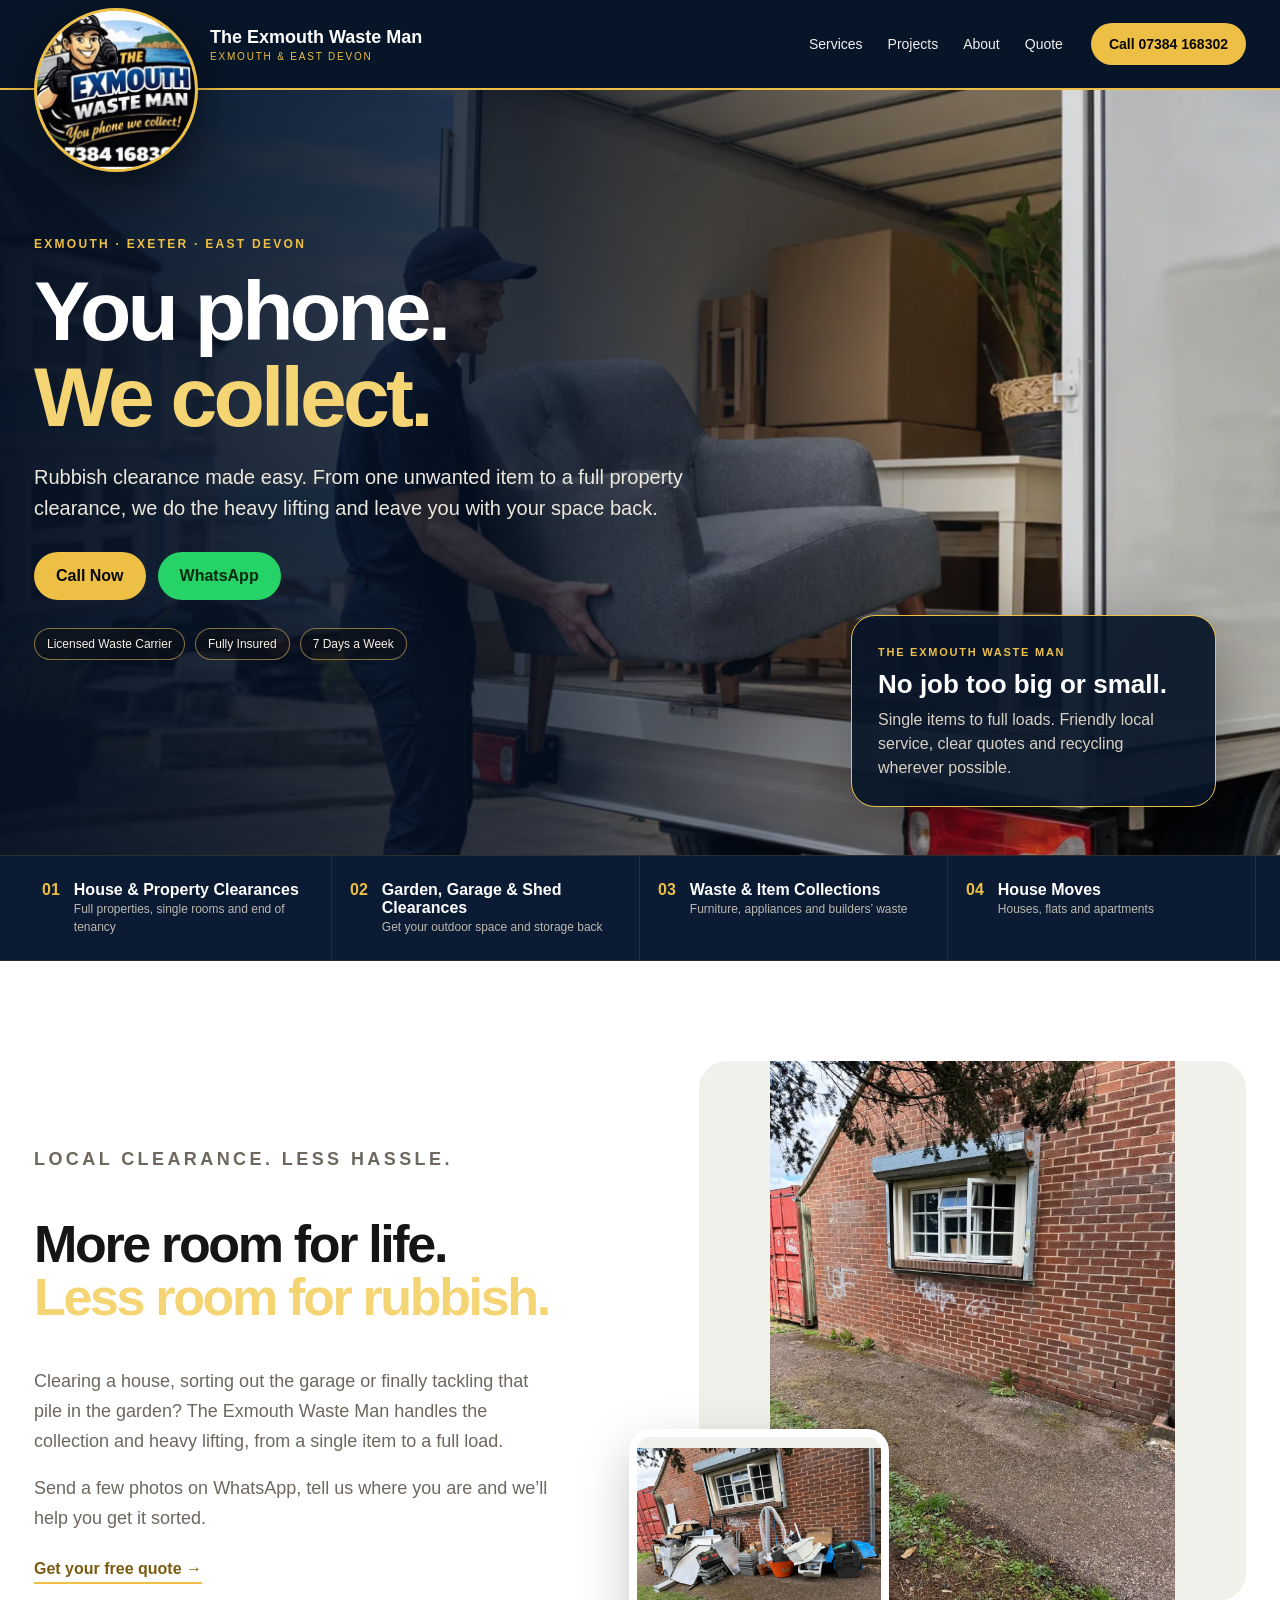
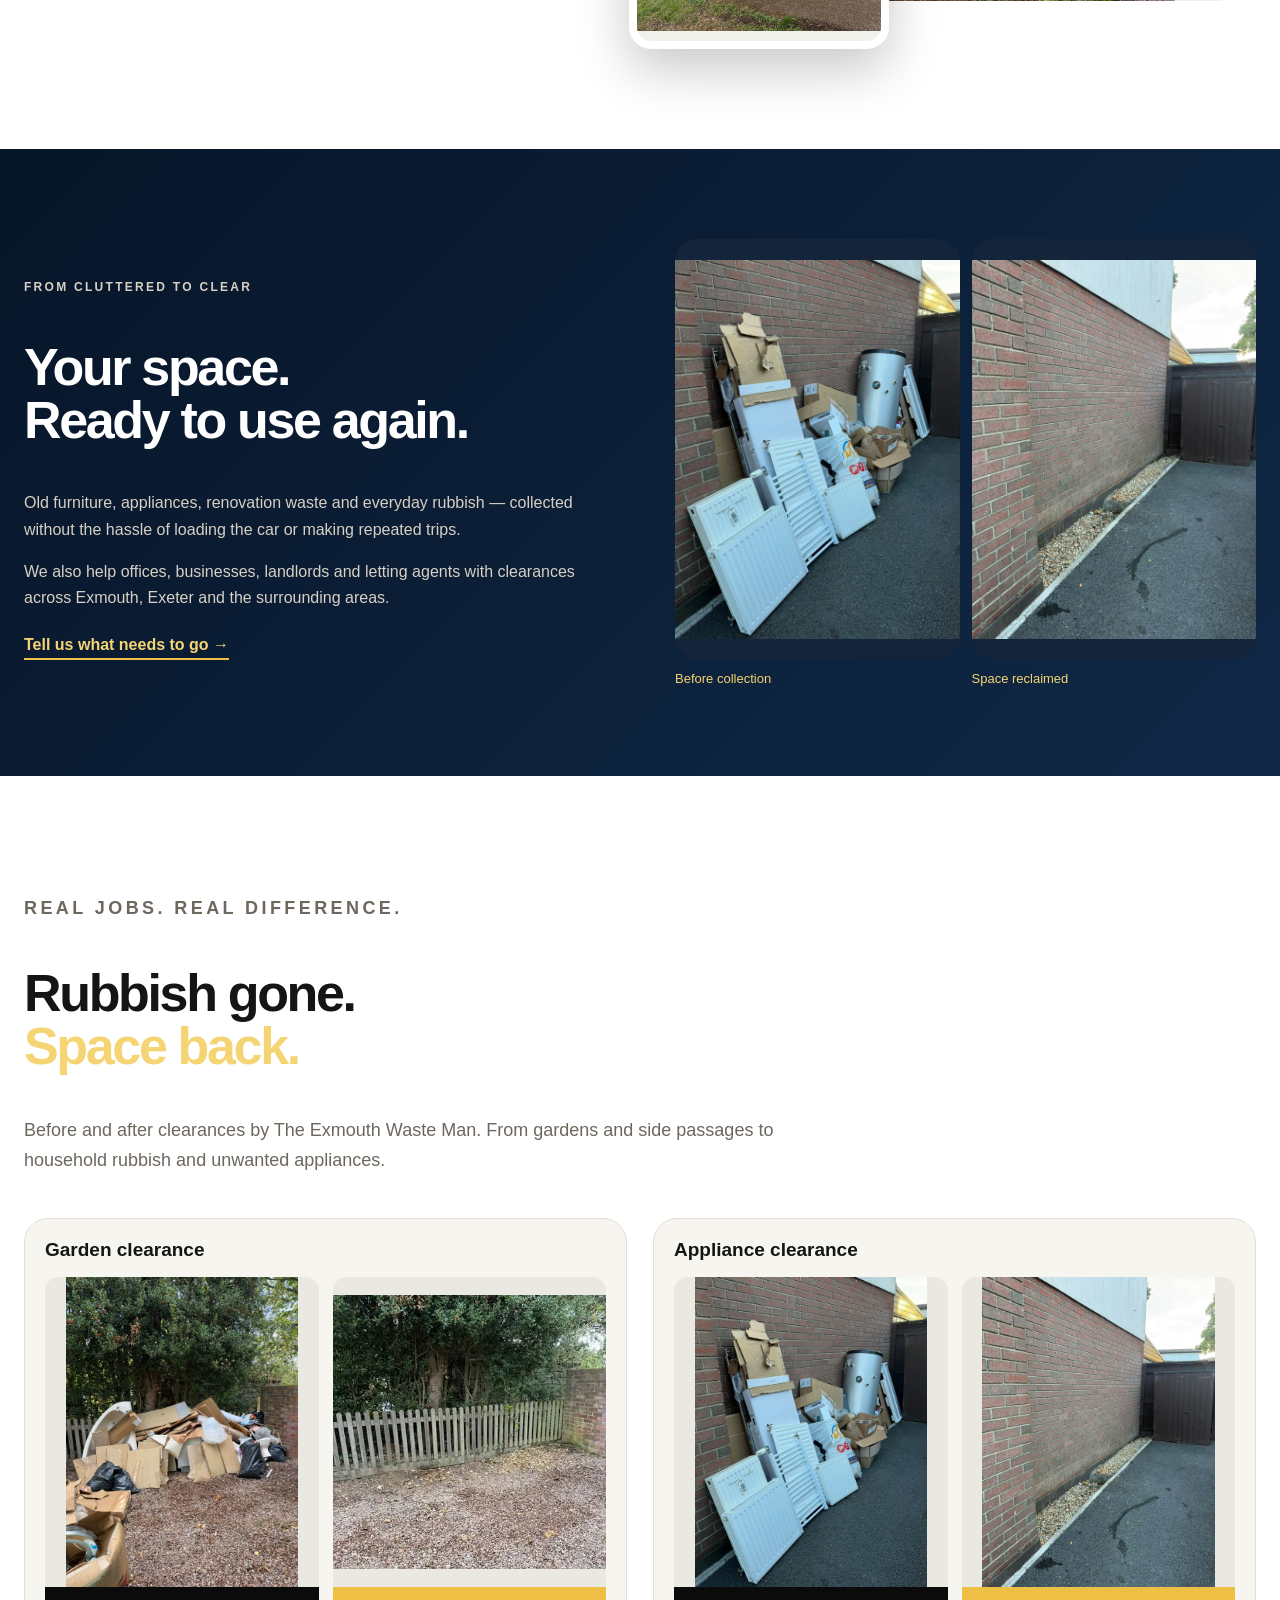
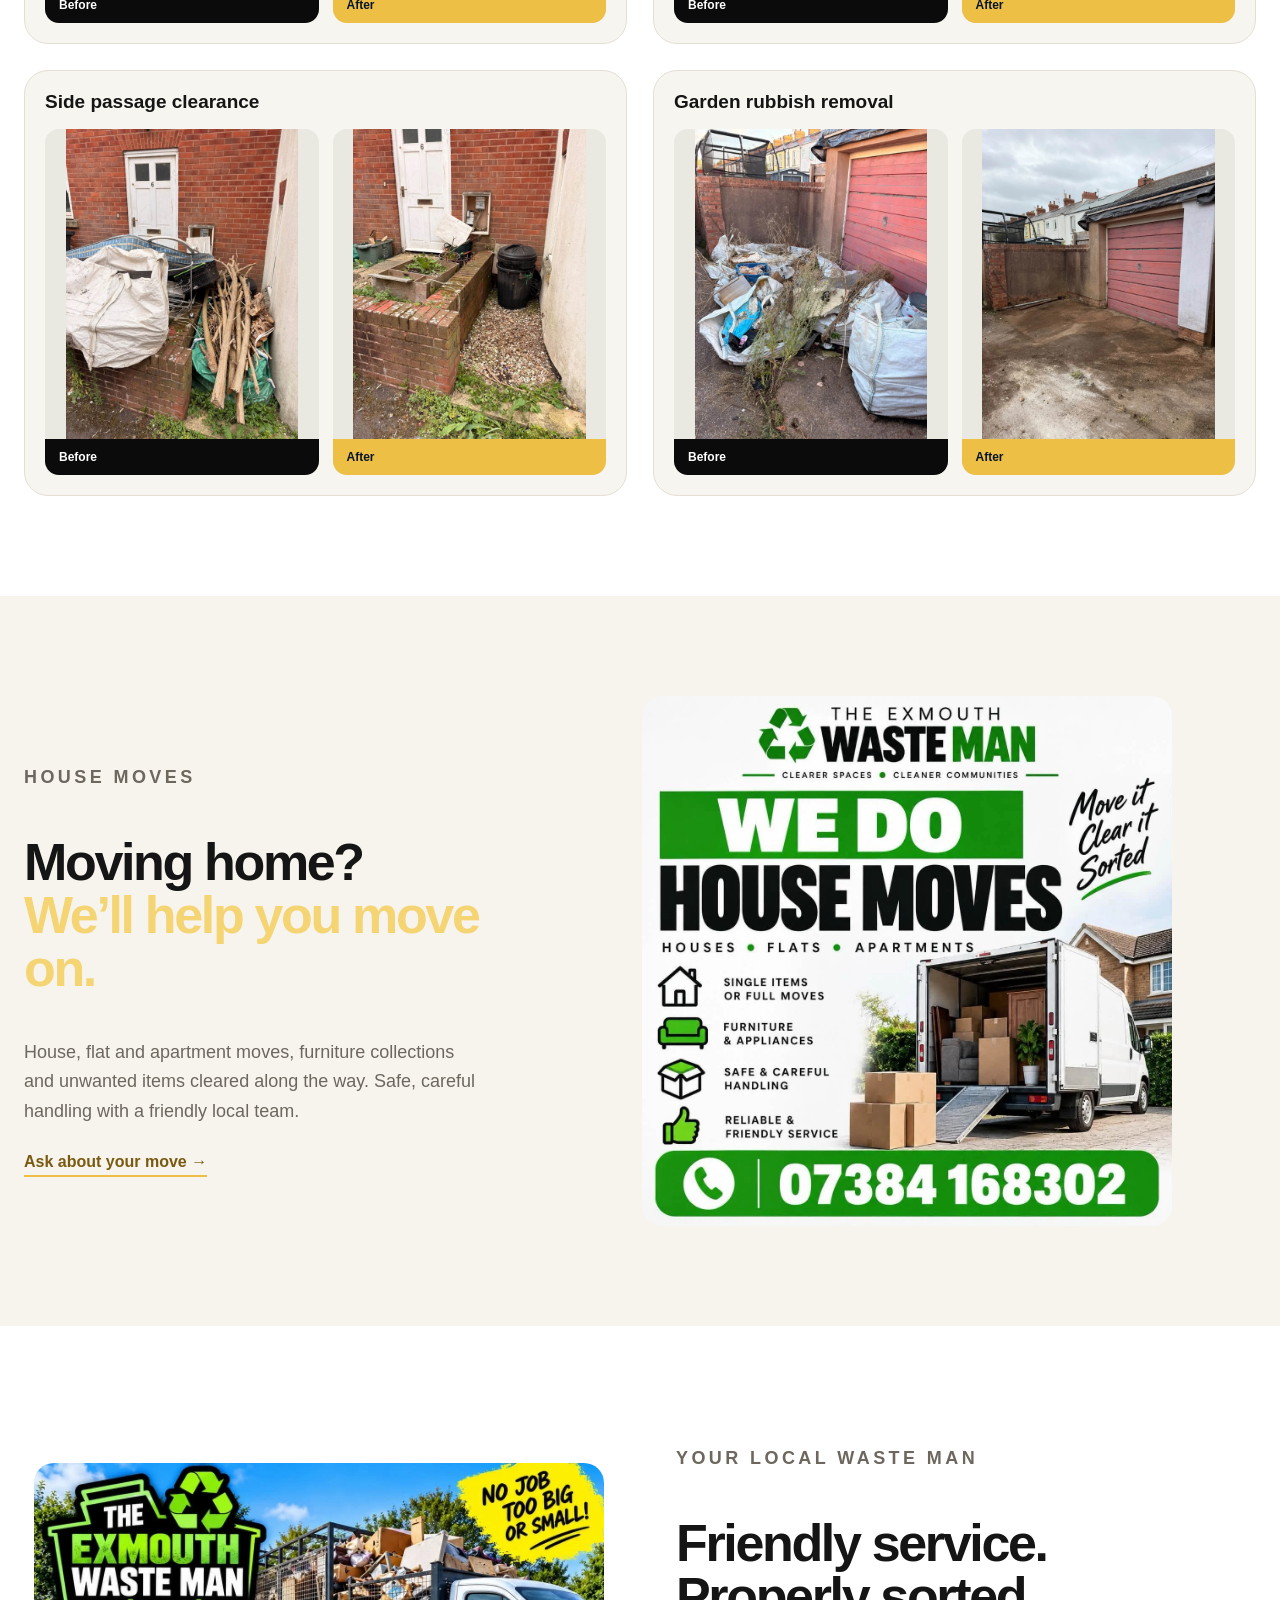
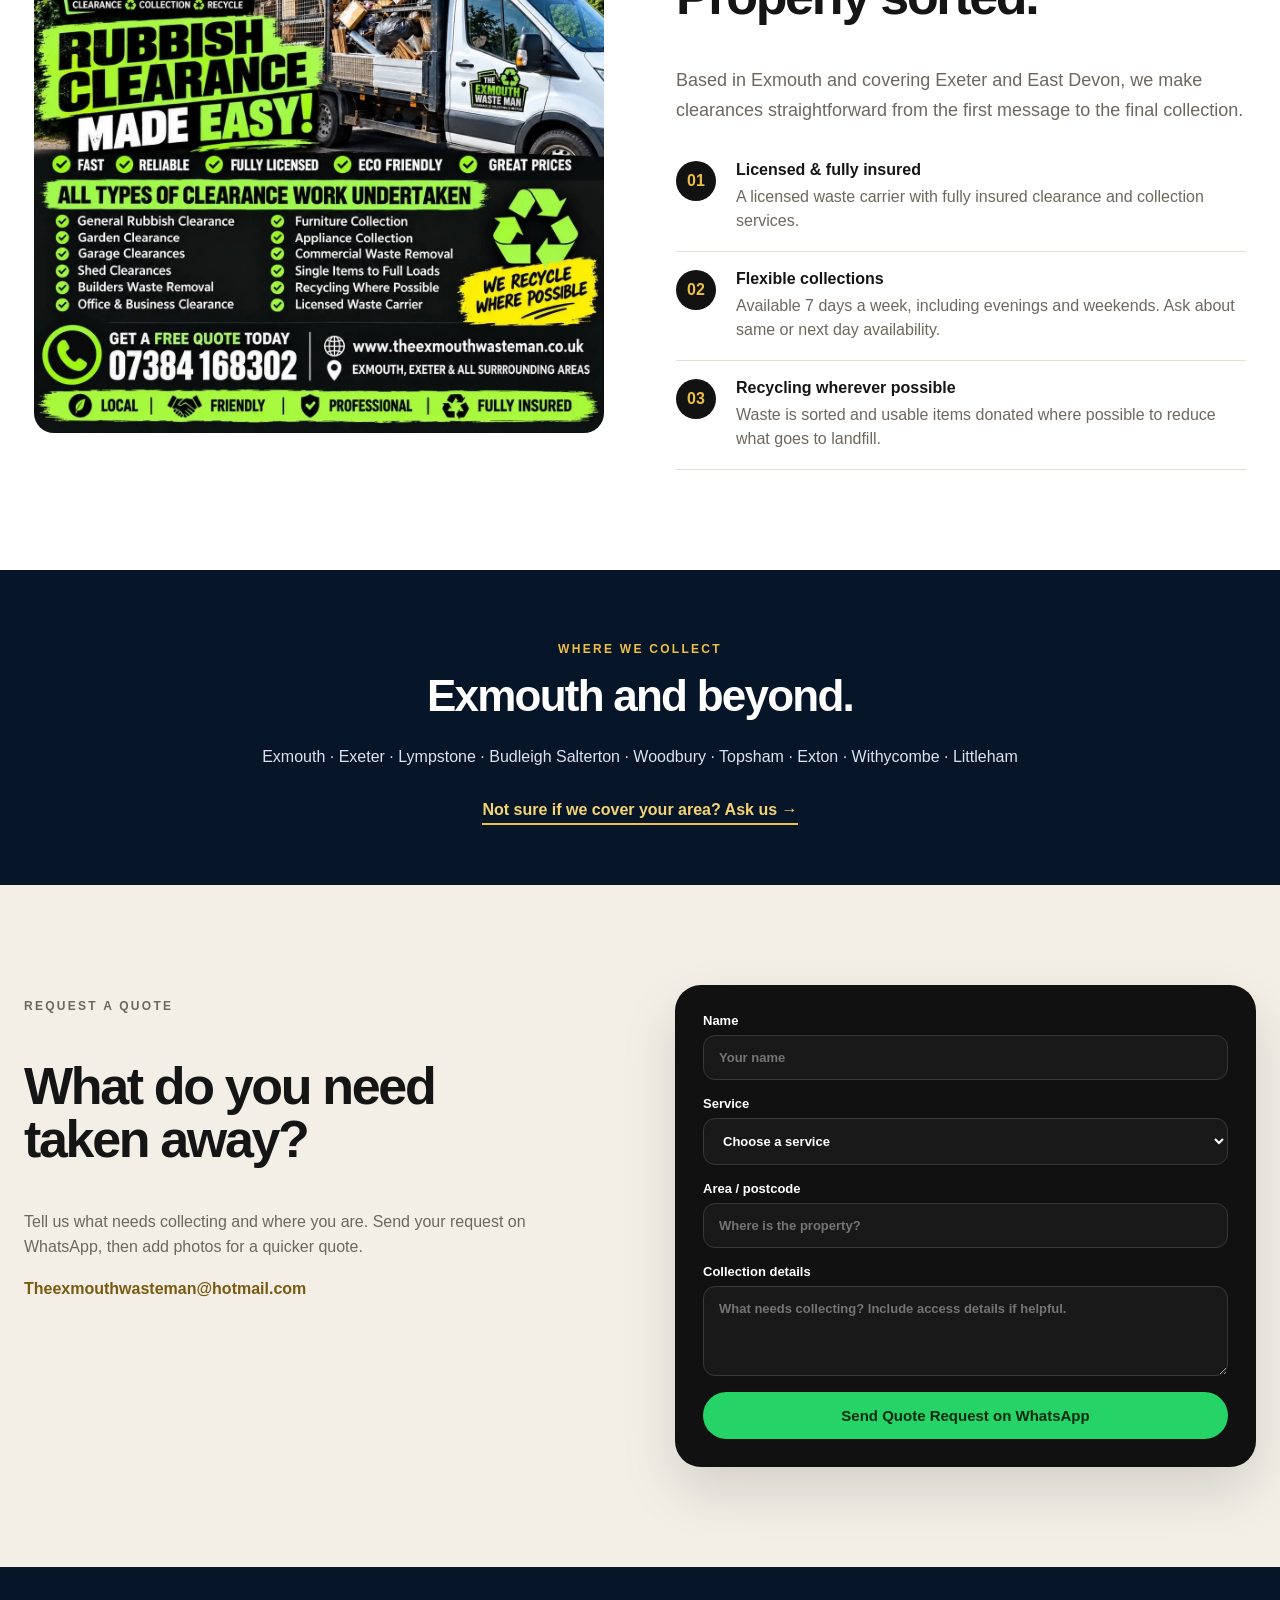
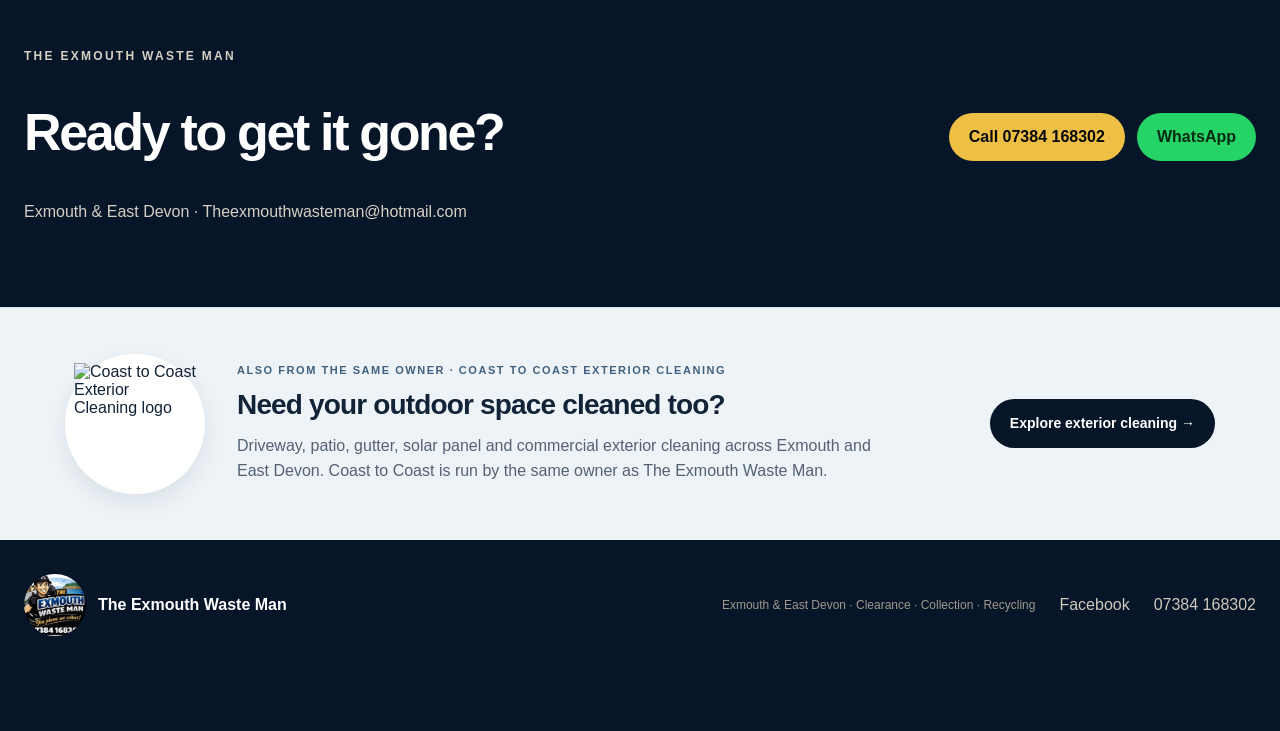
==== commit 50af4696: "Add files via upload" ====
--- a/index.html
+++ b/index.html
@@ -6,7 +6,7 @@
 <title>The Exmouth Waste Man | Waste Removal & Clearances in Exmouth</title>
 <meta name="description" content="Local waste removal, house and garden clearances, appliance collection and house moves in Exmouth, Exeter and East Devon. Call 07384 168302 for a free quote.">
 <link rel="icon" href="assets/favicon.png" type="image/png">
-<link rel="stylesheet" href="style.css?v=elm-rebuild-2">
+<link rel="stylesheet" href="style.css?v=elm-rebuild-3">
 <link rel="canonical" href="https://theexmouthwasteman.co.uk/">
 
 <meta property="og:type" content="website">
@@ -113,6 +113,7 @@
     <a href="https://wa.me/447384168302?text=Hi%20The%20Exmouth%20Waste%20Man%2C%20I%27d%20like%20a%20quote." target="_blank" rel="noopener">WhatsApp</a>
   </div>
 </section>
+<section class="sister-business" aria-label="Our sister business"><div class="sister-inner"><a class="sister-logo" href="https://coasttocoastexteriorcleaning.com/" target="_blank" rel="noopener" aria-label="Visit Coast to Coast Exterior Cleaning"><img src="assets/coast-to-coast-logo.png" alt="Coast to Coast Exterior Cleaning logo" loading="lazy" width="140" height="140"></a><div class="sister-copy"><p class="sister-label">Also from the same owner · Coast to Coast Exterior Cleaning</p><h2>Need your outdoor space cleaned too?</h2><p>Driveway, patio, gutter, solar panel and commercial exterior cleaning across Exmouth and East Devon. Coast to Coast is run by the same owner as The Exmouth Waste Man.</p></div><a class="sister-link" href="https://coasttocoastexteriorcleaning.com/" target="_blank" rel="noopener">Explore exterior cleaning →</a></div></section>
 </main>
 
 <footer>
--- a/style.css
+++ b/style.css
@@ -155,3 +155,8 @@
 @media(max-width:900px){.nav-wrap{padding-left:125px}.brand-copy{min-width:0}.hero-inner{padding-top:100px;padding-bottom:250px}.hero h1{font-size:62px}.hero-card{padding:22px}.feature-pair img{height:380px}.job-gallery{grid-template-columns:1fr}.job .ba-grid img{height:360px}.hero{min-height:800px}.areas h2{font-size:36px}}
 @media(max-width:540px){.hero{min-height:790px}.hero-inner{padding-top:85px;padding-bottom:245px}.hero h1{font-size:58px}.hero-actions{flex-wrap:wrap}.hero-actions .btn{padding:14px 20px}.hero-card strong{font-size:24px}.hero-card p{font-size:14px}.hero-bg{object-position:58% center}.service-strip{grid-template-columns:1fr 1fr}.service-strip article{padding:22px 14px;gap:9px}.service-strip strong{font-size:14px}.service-strip span{display:block;margin-top:7px;line-height:1.5}.projects{padding:65px 18px}.job{padding:12px;border-radius:18px}.job h3{font-size:17px}.job .ba-grid img{height:235px}.feature-pair img{height:270px}.contact-actions a{font-size:13px;padding:15px 13px}.quote{gap:25px}.wa-form{padding:22px}.floating a{font-size:14px}footer .footer-brand span{max-width:210px}.about{gap:32px}}
 @media(prefers-reduced-motion:reduce){html{scroll-behavior:auto}.floating{transition:none}}
+
+/* Sister business referral */
+.sister-business{background:#edf3f7;border-top:1px solid #d7e1e9;color:#122338;padding:46px 24px}.sister-inner{max-width:1150px;margin:auto;display:grid;grid-template-columns:140px minmax(0,1fr) auto;gap:32px;align-items:center}.sister-logo{display:block;width:140px;height:140px;background:white;border-radius:50%;padding:9px;box-shadow:0 8px 24px #07152815}.sister-logo img{display:block;width:100%;height:100%;object-fit:contain}.sister-copy .sister-label{margin:0 0 10px;font-size:11px;line-height:1.4;letter-spacing:.14em;font-weight:800;text-transform:uppercase;color:#41617e}.sister-copy h2{font-size:28px;letter-spacing:-.03em;line-height:1.15;margin:0 0 12px}.sister-copy p:last-child{margin:0;font-size:16px;line-height:1.6;color:#526174;max-width:650px}.sister-link{display:inline-block;padding:15px 20px;border-radius:999px;background:#071528;color:white;font-size:14px;line-height:1.4;font-weight:800;text-align:center;white-space:nowrap}.sister-link:hover{background:#173954}.sister-link:focus-visible,.sister-logo:focus-visible{outline:3px solid #168cf4;outline-offset:5px}
+@media(max-width:900px){.sister-inner{grid-template-columns:110px minmax(0,1fr);gap:22px}.sister-logo{width:110px;height:110px}.sister-link{grid-column:2;justify-self:start}.sister-copy h2{font-size:25px}}
+@media(max-width:540px){.sister-business{padding:38px 18px}.sister-inner{grid-template-columns:1fr;gap:18px;text-align:center}.sister-logo{margin:auto;width:120px;height:120px}.sister-copy h2{font-size:25px}.sister-copy p:last-child{font-size:15px}.sister-link{grid-column:1;justify-self:center;white-space:normal}}
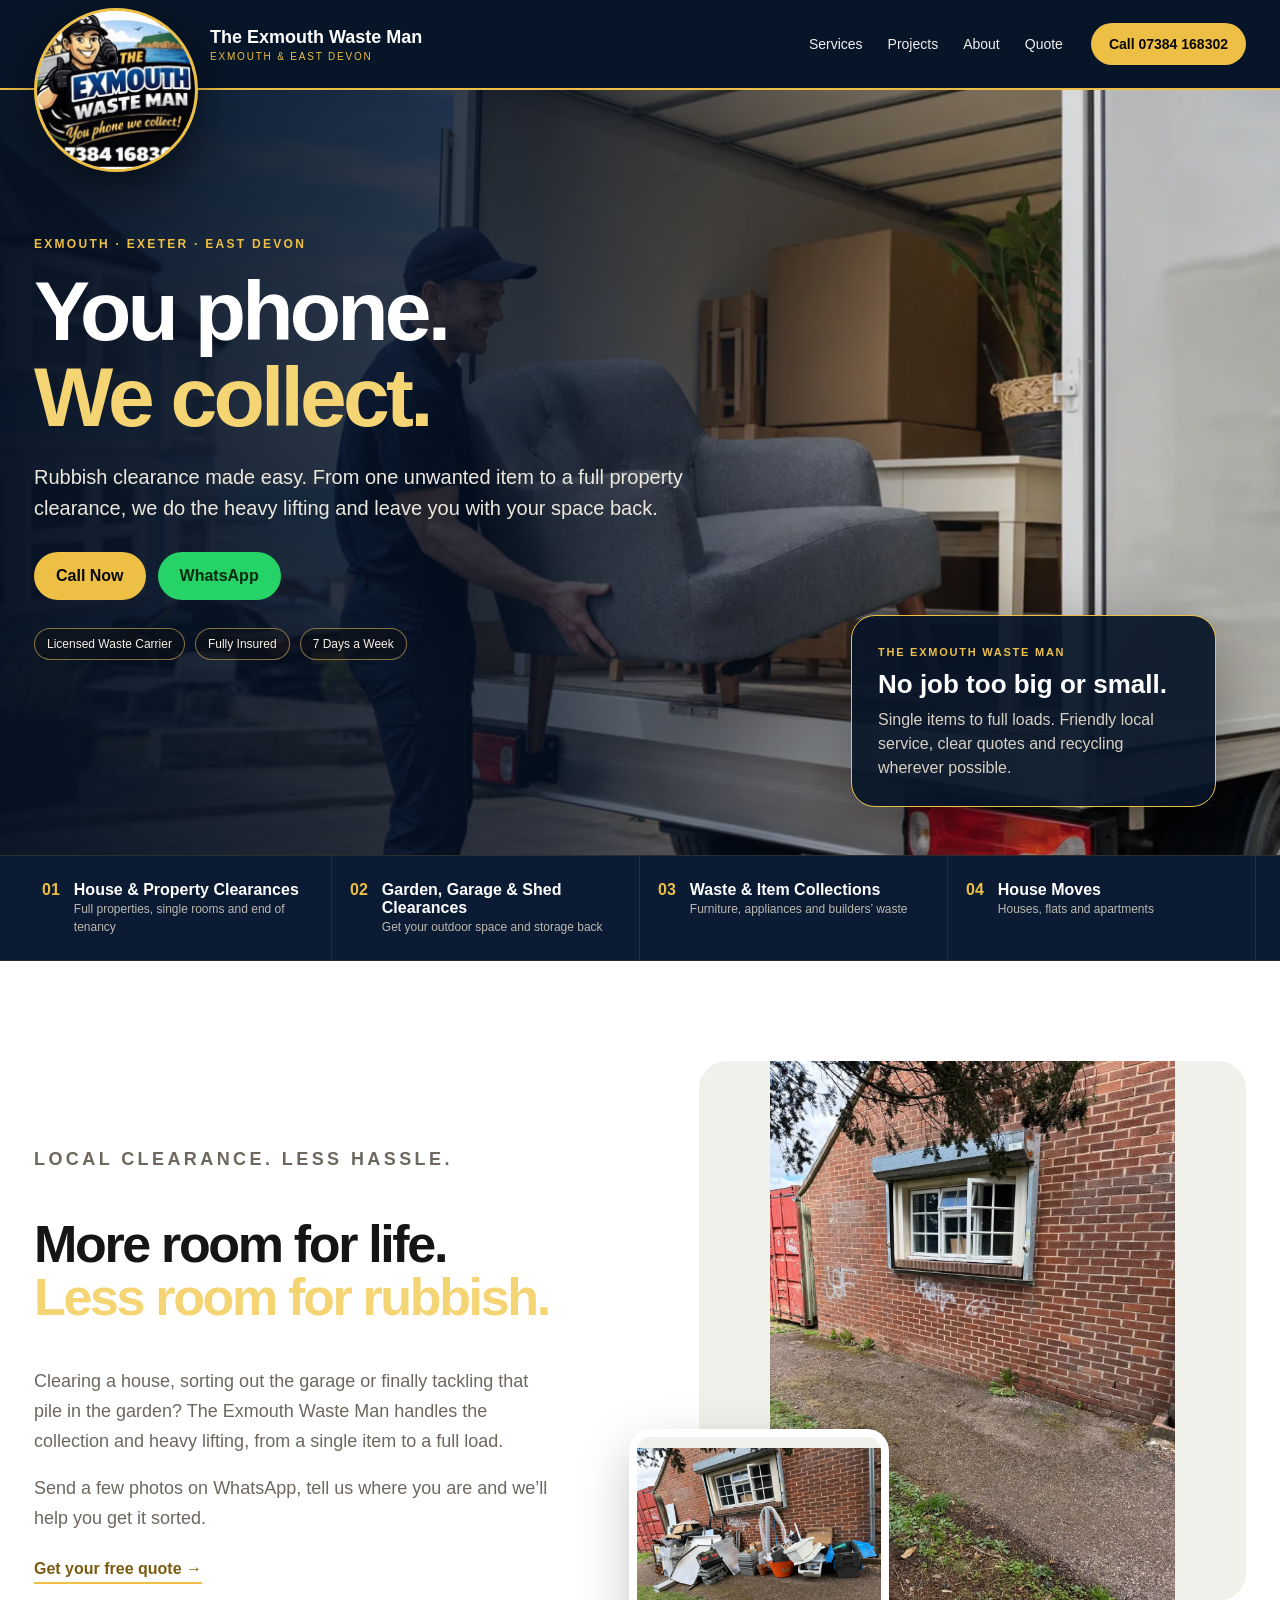
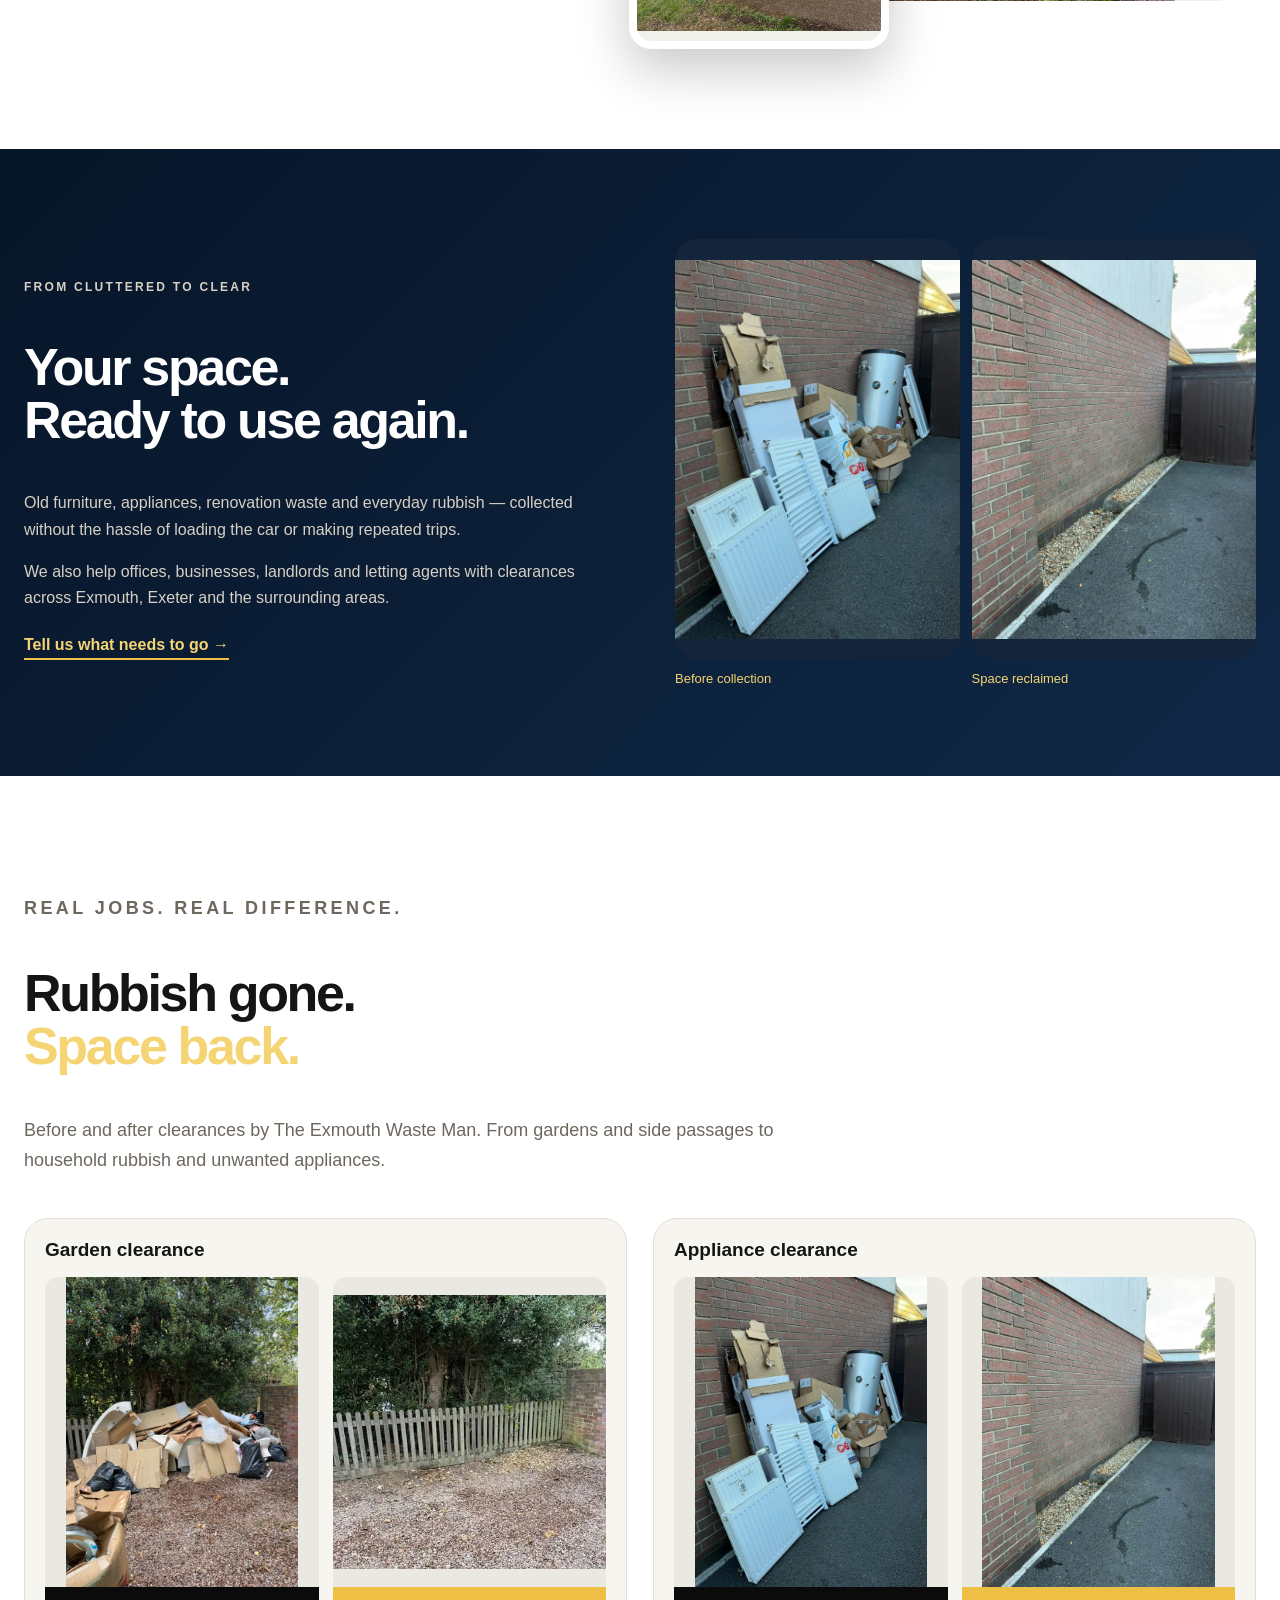
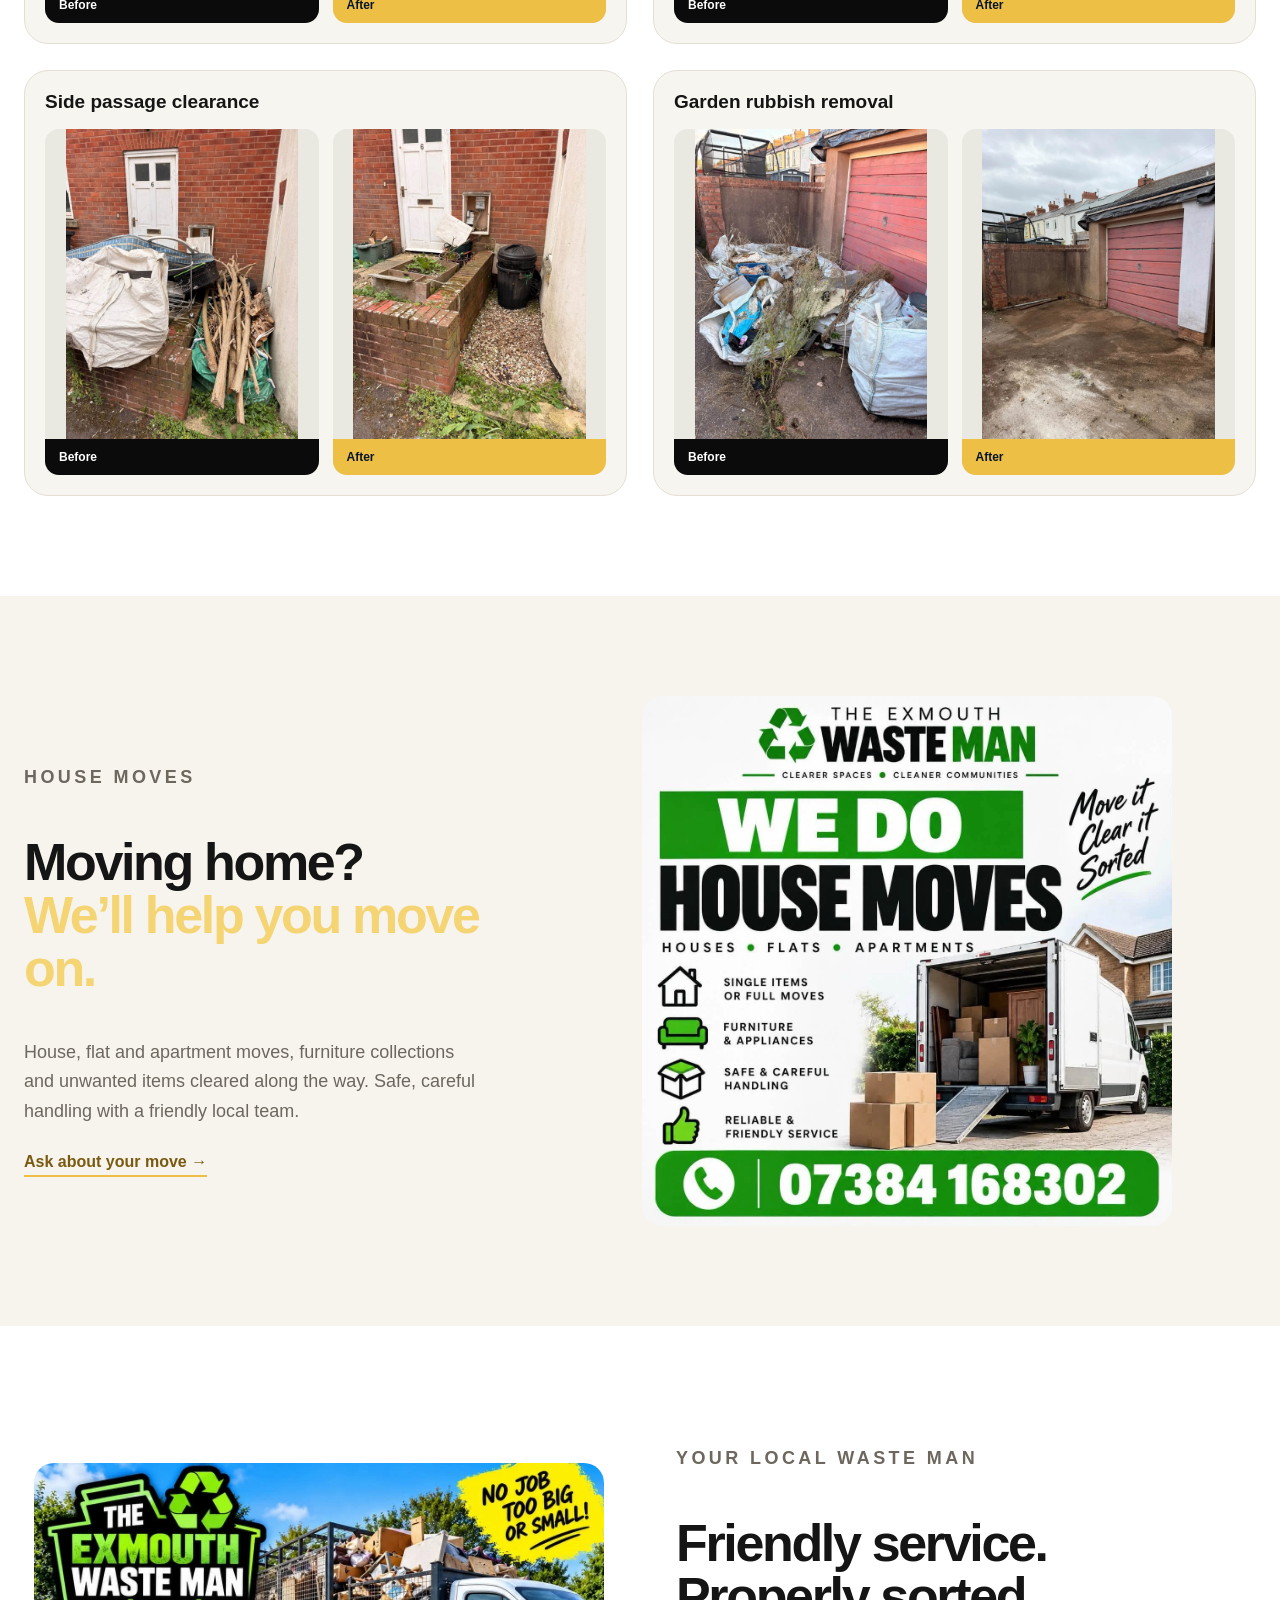
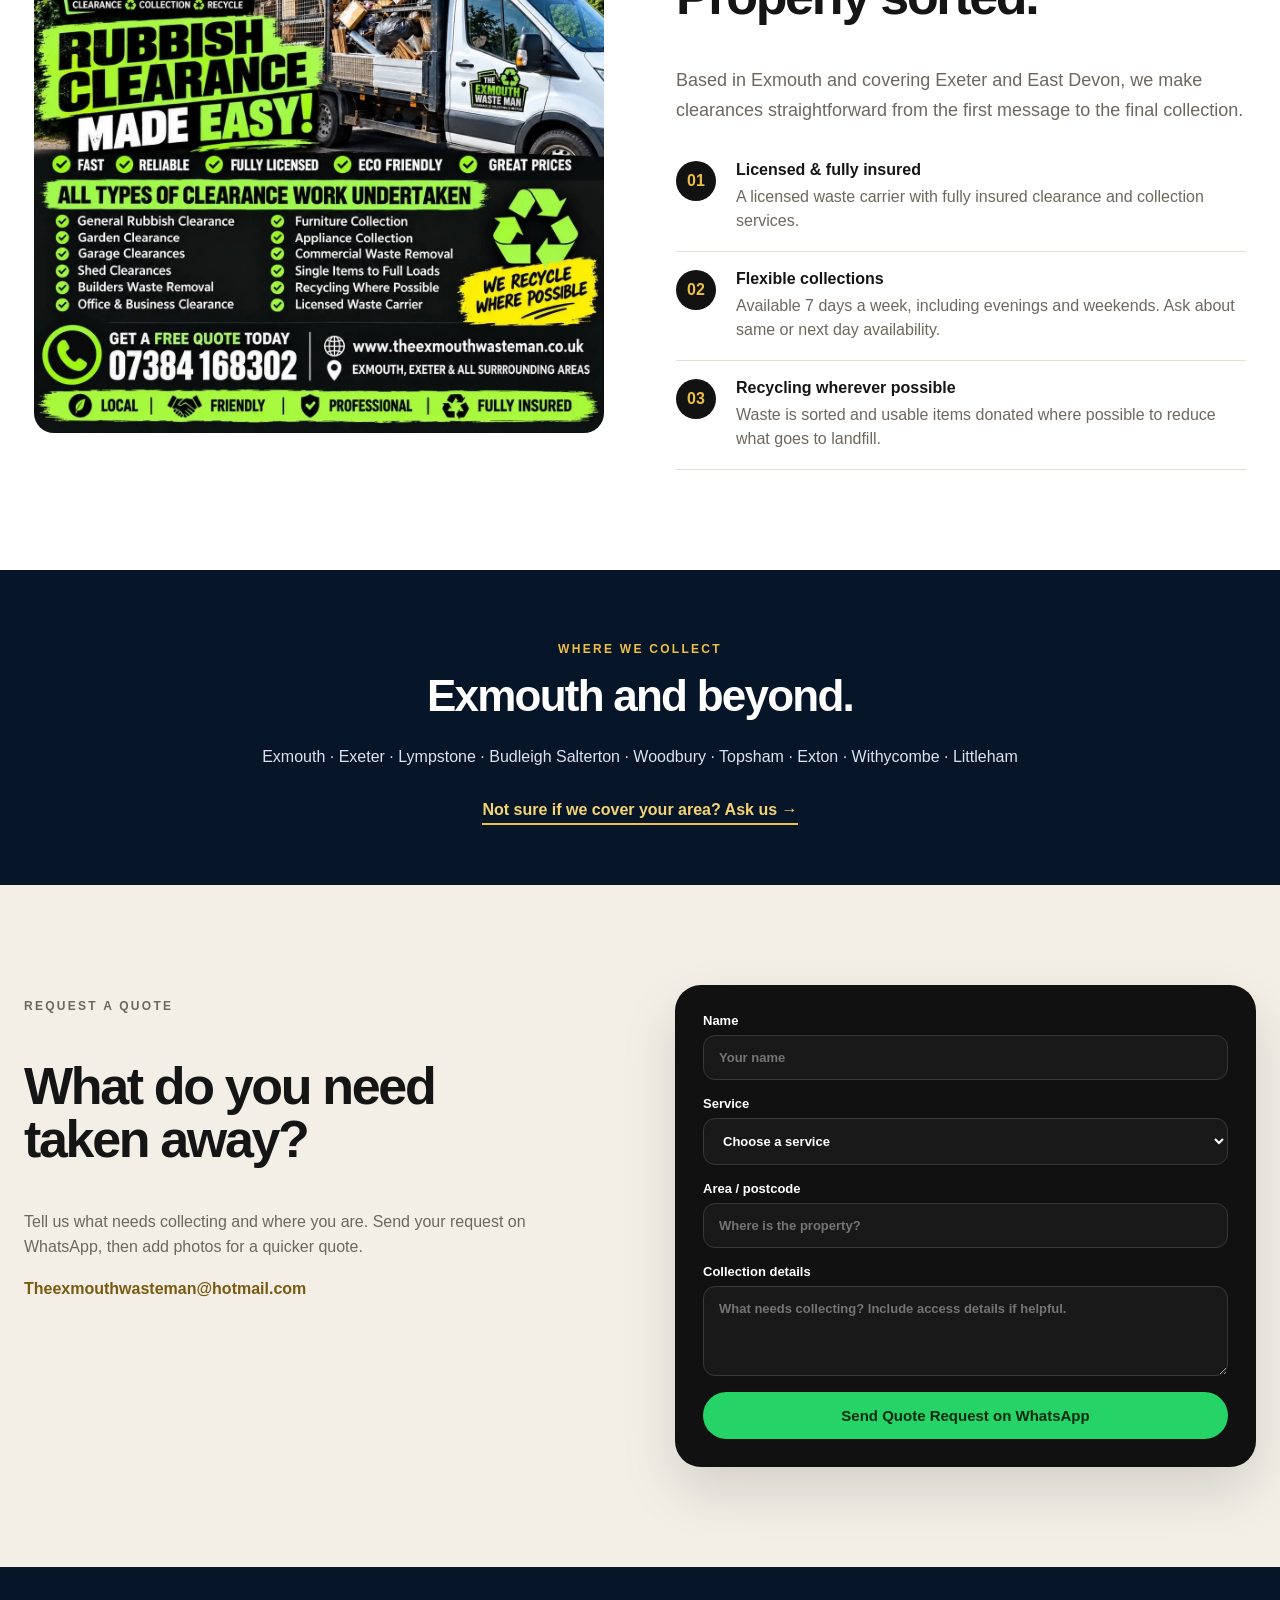
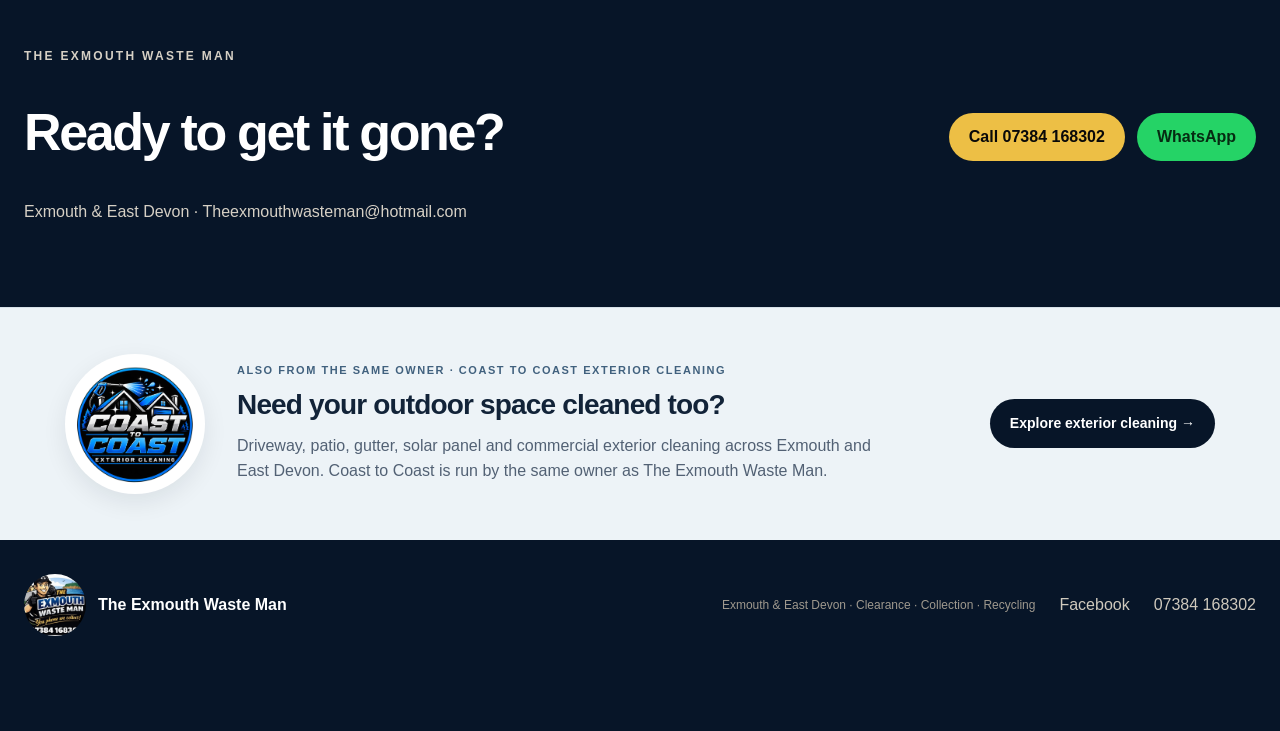
==== commit 39458809: "Add files via upload" ====
--- a/index.html
+++ b/index.html
@@ -113,7 +113,7 @@
     <a href="https://wa.me/447384168302?text=Hi%20The%20Exmouth%20Waste%20Man%2C%20I%27d%20like%20a%20quote." target="_blank" rel="noopener">WhatsApp</a>
   </div>
 </section>
-<section class="sister-business" aria-label="Our sister business"><div class="sister-inner"><a class="sister-logo" href="https://coasttocoastexteriorcleaning.com/" target="_blank" rel="noopener" aria-label="Visit Coast to Coast Exterior Cleaning"><img src="assets/coast-to-coast-logo.png" alt="Coast to Coast Exterior Cleaning logo" loading="lazy" width="140" height="140"></a><div class="sister-copy"><p class="sister-label">Also from the same owner · Coast to Coast Exterior Cleaning</p><h2>Need your outdoor space cleaned too?</h2><p>Driveway, patio, gutter, solar panel and commercial exterior cleaning across Exmouth and East Devon. Coast to Coast is run by the same owner as The Exmouth Waste Man.</p></div><a class="sister-link" href="https://coasttocoastexteriorcleaning.com/" target="_blank" rel="noopener">Explore exterior cleaning →</a></div></section>
+<section class="sister-business" aria-label="Our sister business"><div class="sister-inner"><a class="sister-logo" href="https://coasttocoastexteriorcleaning.co.uk/" target="_blank" rel="noopener" aria-label="Visit Coast to Coast Exterior Cleaning"><img src="assets/coast-to-coast-logo.png" alt="Coast to Coast Exterior Cleaning logo" loading="lazy" width="140" height="140"></a><div class="sister-copy"><p class="sister-label">Also from the same owner · Coast to Coast Exterior Cleaning</p><h2>Need your outdoor space cleaned too?</h2><p>Driveway, patio, gutter, solar panel and commercial exterior cleaning across Exmouth and East Devon. Coast to Coast is run by the same owner as The Exmouth Waste Man.</p></div><a class="sister-link" href="https://coasttocoastexteriorcleaning.co.uk/" target="_blank" rel="noopener">Explore exterior cleaning →</a></div></section>
 </main>
 
 <footer>
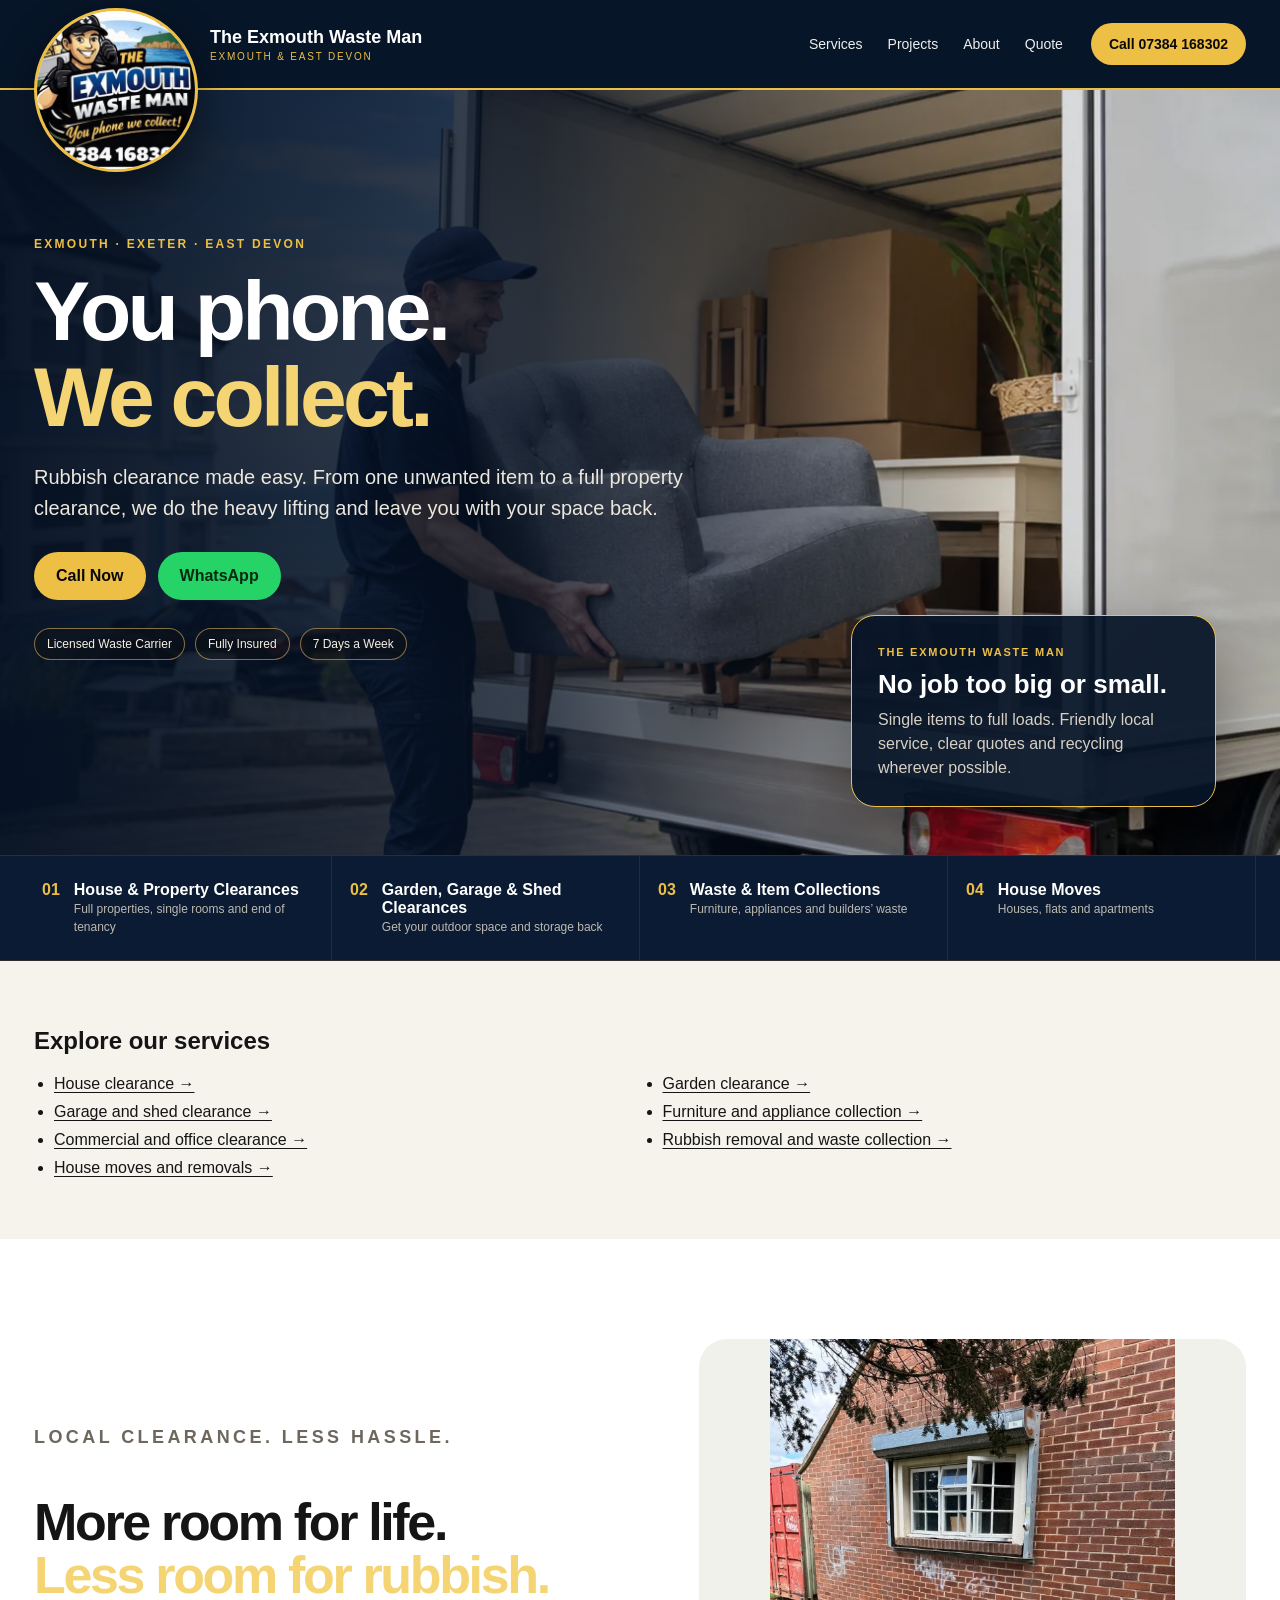
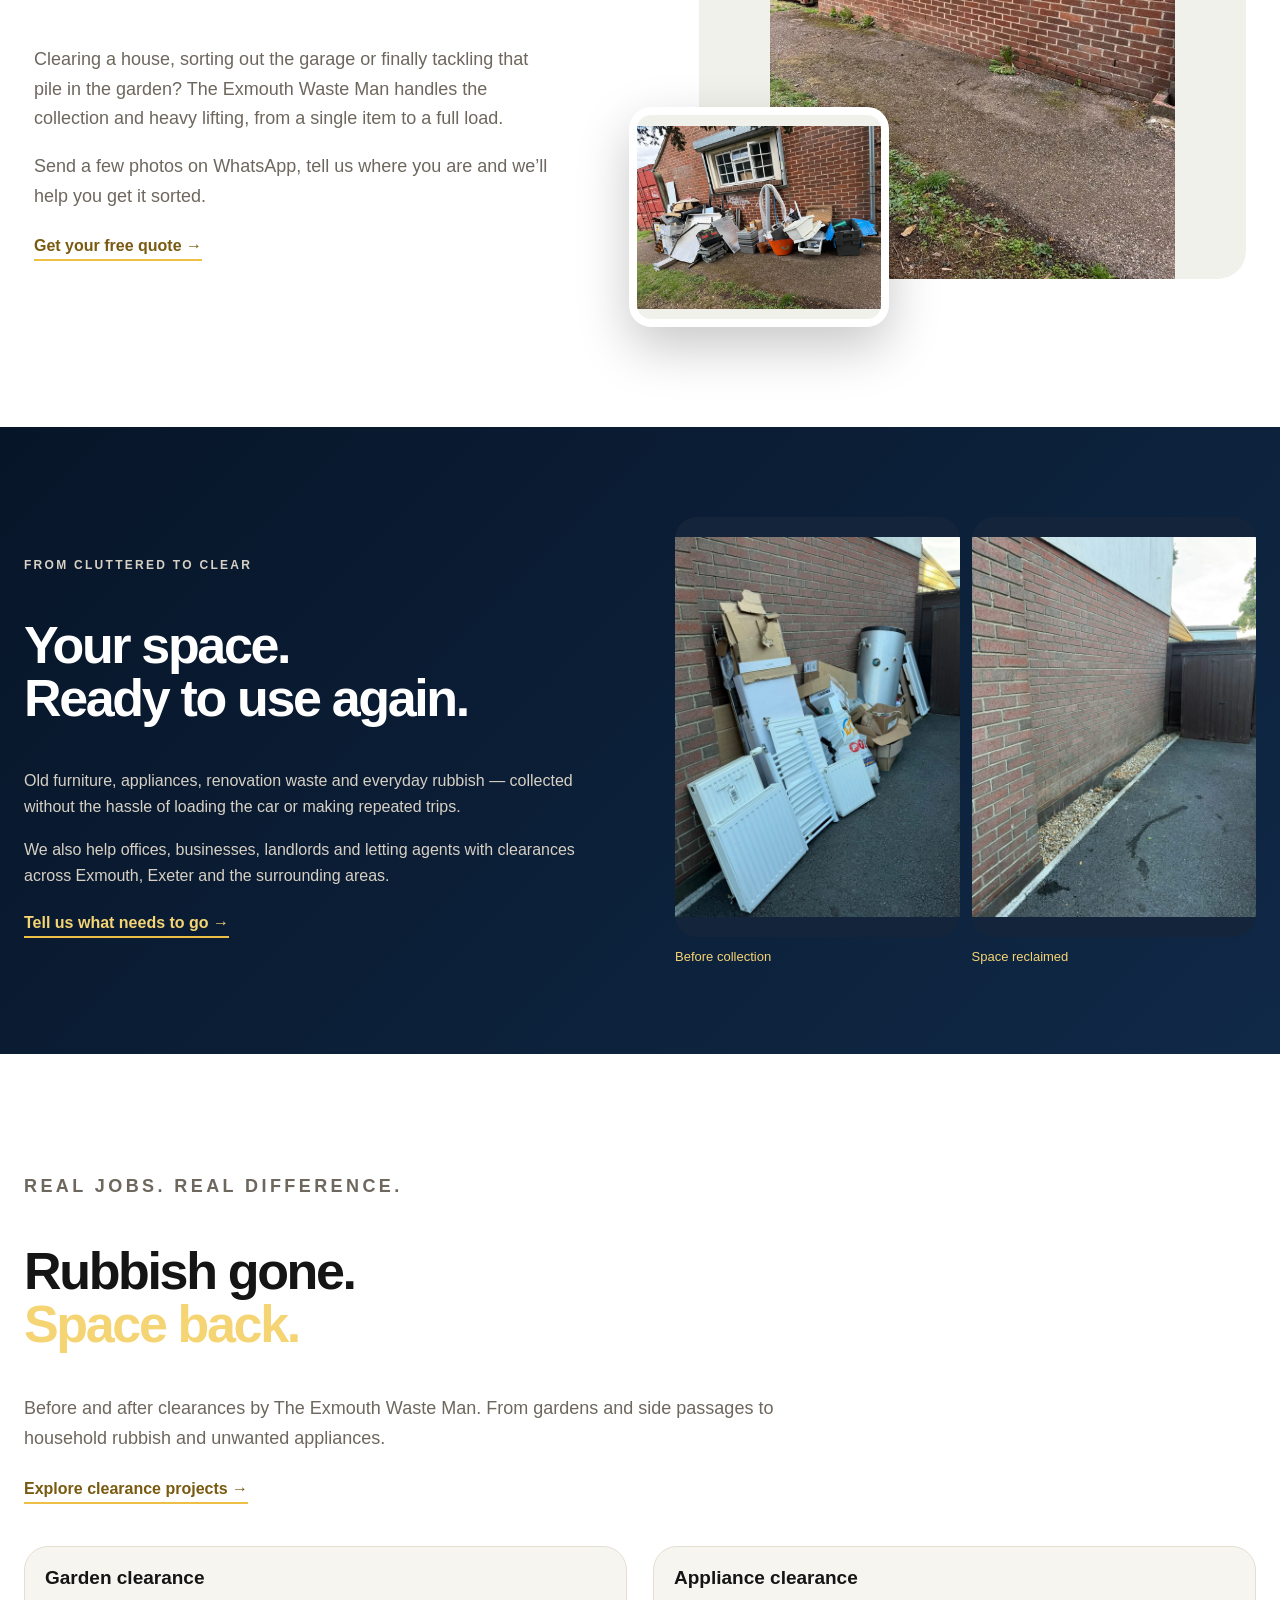
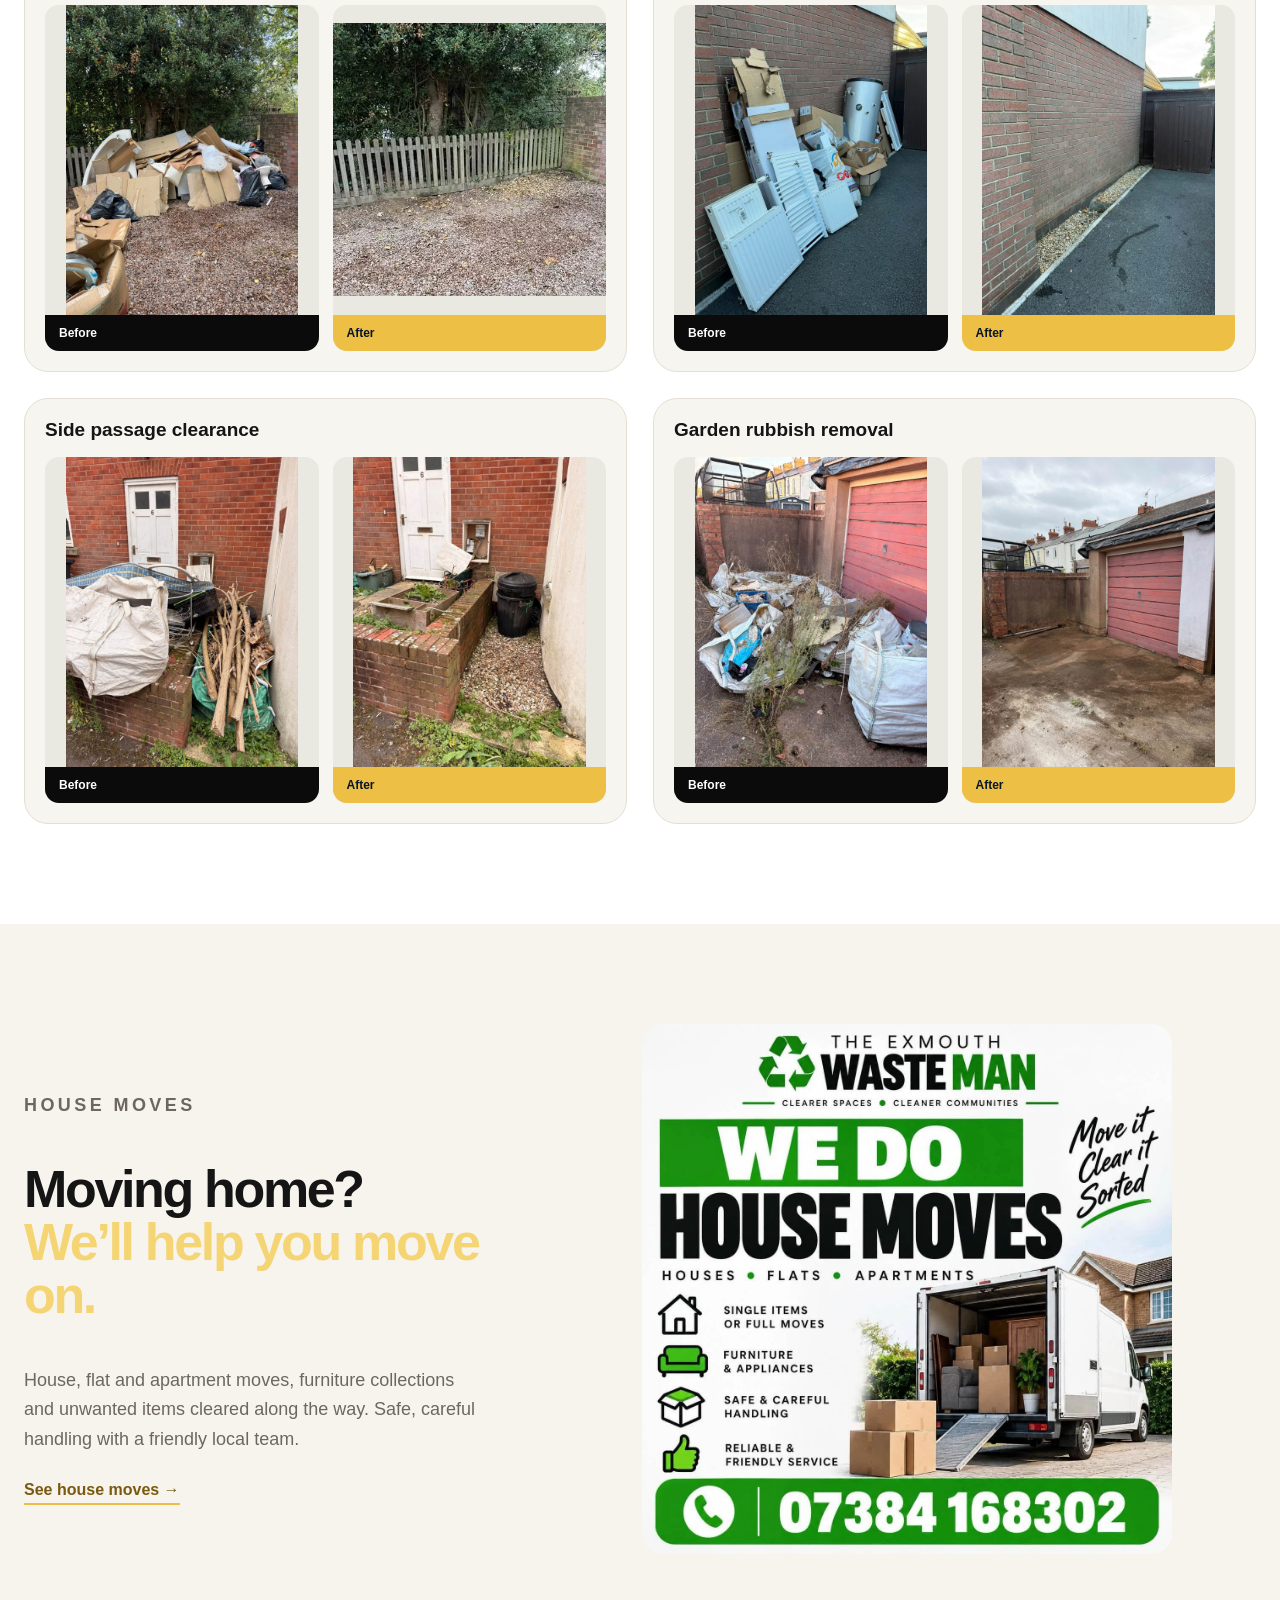
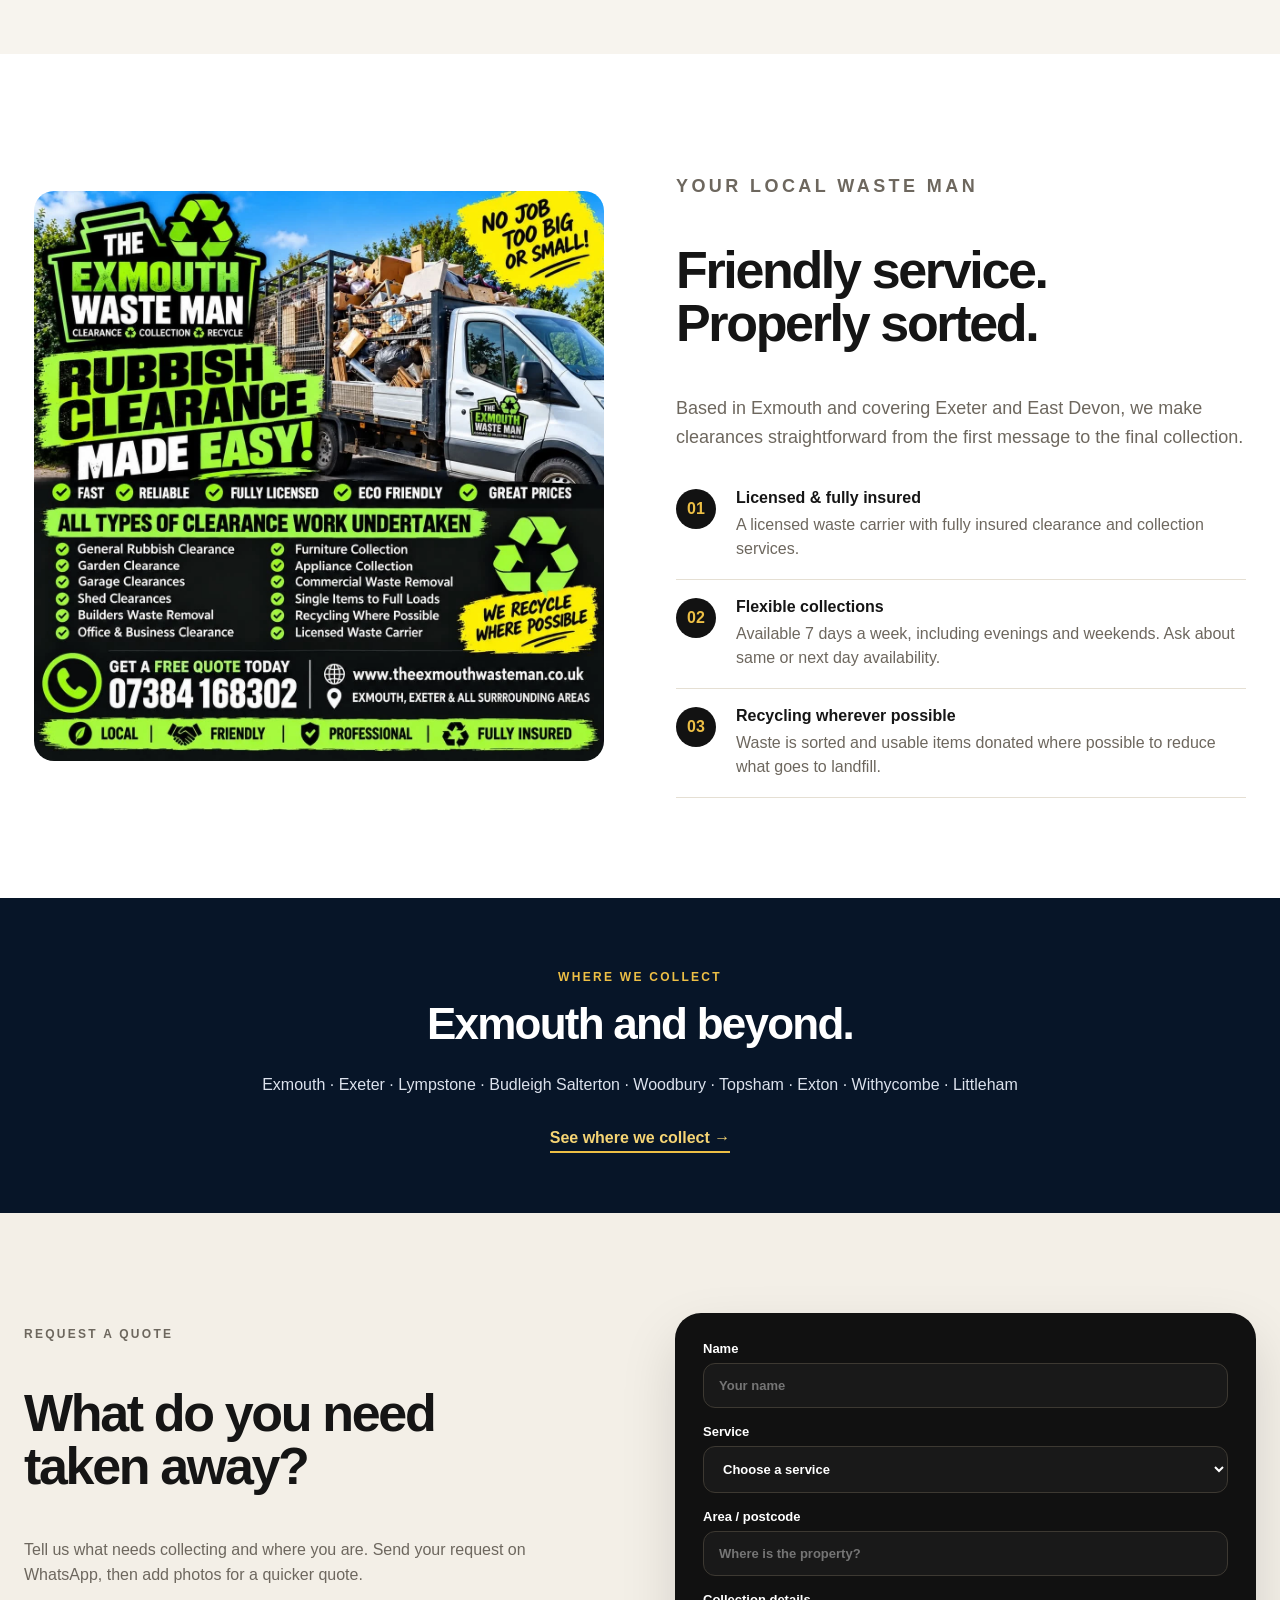
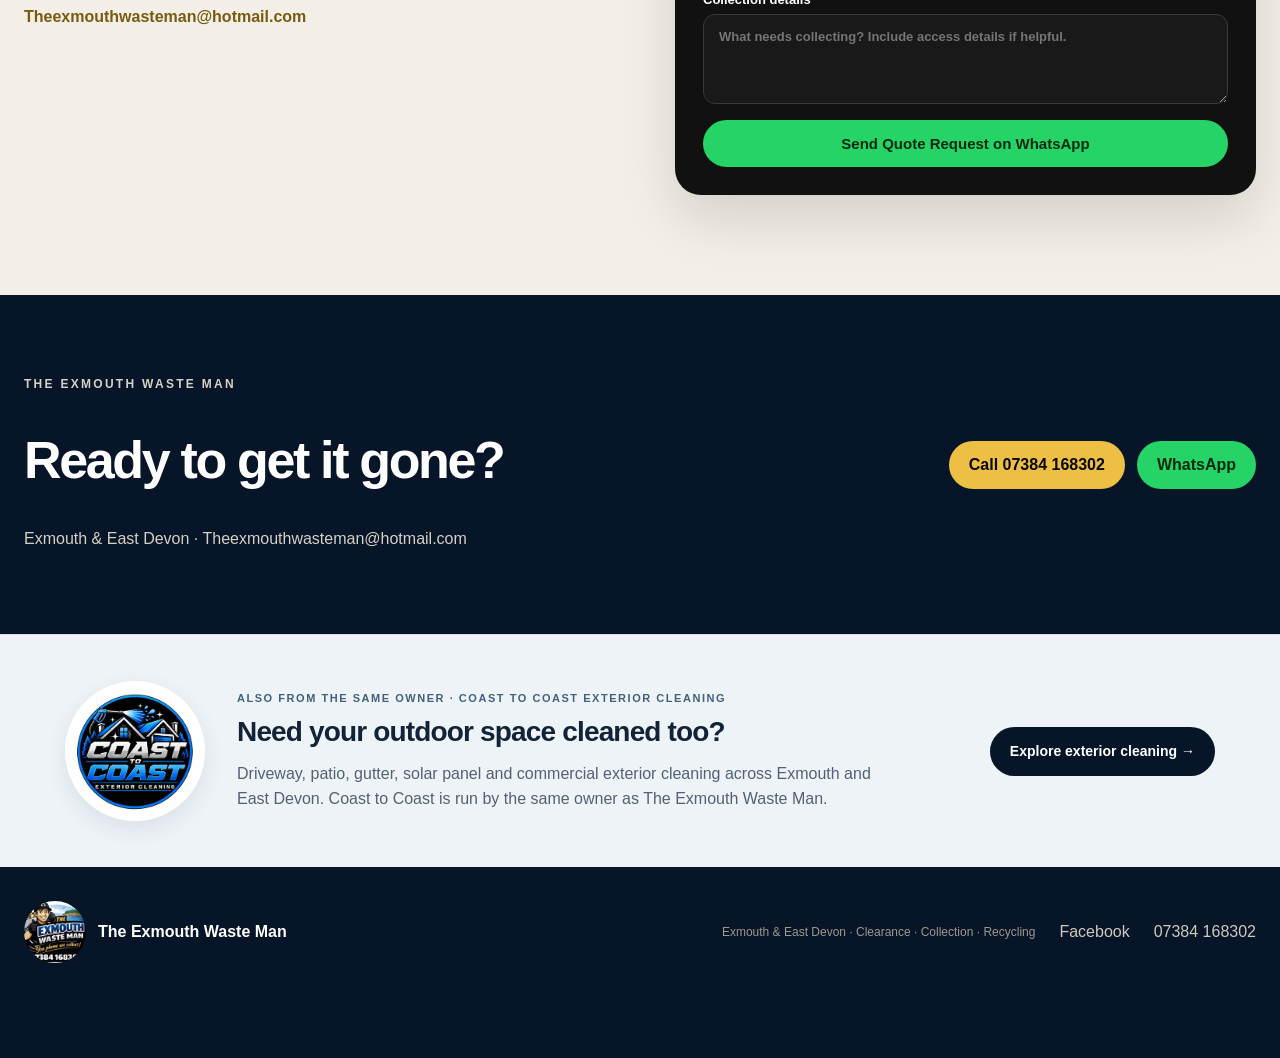
==== commit 943d407f: "Update site: SEO rebuild with full page set" ====
--- a/index.html
+++ b/index.html
@@ -1,58 +1,37 @@
 <!doctype html>
 <html lang="en">
-<head>
-<meta charset="utf-8">
-<meta name="viewport" content="width=device-width,initial-scale=1">
-<title>The Exmouth Waste Man | Waste Removal & Clearances in Exmouth</title>
-<meta name="description" content="Local waste removal, house and garden clearances, appliance collection and house moves in Exmouth, Exeter and East Devon. Call 07384 168302 for a free quote.">
-<link rel="icon" href="assets/favicon.png" type="image/png">
-<link rel="stylesheet" href="style.css?v=elm-rebuild-3">
-<link rel="canonical" href="https://theexmouthwasteman.co.uk/">
-
-<meta property="og:type" content="website">
-<meta property="og:title" content="The Exmouth Waste Man">
-<meta property="og:description" content="Rubbish clearance made easy. You phone, we collect. Serving Exmouth, Exeter and surrounding areas.">
-<meta property="og:url" content="https://theexmouthwasteman.co.uk/">
-<meta property="og:image" content="https://theexmouthwasteman.co.uk/assets/social-share.jpg">
-<meta property="og:image:width" content="1200">
-<meta property="og:image:height" content="630">
-<meta name="twitter:card" content="summary_large_image">
-<meta name="twitter:title" content="The Exmouth Waste Man">
-<meta name="twitter:description" content="Rubbish clearance made easy. You phone, we collect. Serving Exmouth, Exeter and surrounding areas.">
-<meta name="twitter:image" content="https://theexmouthwasteman.co.uk/assets/social-share.jpg">
-<script type="application/ld+json">{"@context": "https://schema.org", "@type": "LocalBusiness", "name": "The Exmouth Waste Man", "url": "https://theexmouthwasteman.co.uk/", "telephone": "+447384168302", "email": "Theexmouthwasteman@hotmail.com", "image": "https://theexmouthwasteman.co.uk/assets/social-share.jpg", "areaServed": ["Exmouth", "Exeter", "East Devon"], "sameAs": ["https://www.facebook.com/exmouthwasteman"]}</script>
-</head>
-<body>
+<head><meta charset="utf-8"><meta name="viewport" content="width=device-width,initial-scale=1"><meta name="theme-color" content="#071625"><title>Waste Removal &amp; Clearances in Exmouth | The Exmouth Waste Man</title><meta name="description" content="Local waste removal, house and garden clearances, appliance collection and house moves in Exmouth, Exeter and East Devon. Call 07384 168302 for a free quote."><meta name="robots" content="index,follow,max-image-preview:large"><link rel="canonical" href="https://theexmouthwasteman.co.uk/"><link rel="icon" href="assets/favicon.png"><link rel="stylesheet" href="style.css?v=seo-1"><meta property="og:type" content="website"><meta property="og:locale" content="en_GB"><meta property="og:site_name" content="The Exmouth Waste Man"><meta property="og:title" content="Waste Removal &amp; Clearances in Exmouth | The Exmouth Waste Man"><meta property="og:description" content="Local waste removal, house and garden clearances, appliance collection and house moves in Exmouth, Exeter and East Devon. Call 07384 168302 for a free quote."><meta property="og:url" content="https://theexmouthwasteman.co.uk/"><meta property="og:image" content="https://theexmouthwasteman.co.uk/assets/exmouth-waste-man-share.jpg"><meta property="og:image:secure_url" content="https://theexmouthwasteman.co.uk/assets/exmouth-waste-man-share.jpg"><meta property="og:image:width" content="1200"><meta property="og:image:height" content="630"><meta property="og:image:alt" content="The Exmouth Waste Man, Exmouth and East Devon"><meta name="twitter:card" content="summary_large_image"><meta name="twitter:title" content="Waste Removal &amp; Clearances in Exmouth | The Exmouth Waste Man"><meta name="twitter:description" content="Local waste removal, house and garden clearances, appliance collection and house moves in Exmouth, Exeter and East Devon. Call 07384 168302 for a free quote."><meta name="twitter:image" content="https://theexmouthwasteman.co.uk/assets/exmouth-waste-man-share.jpg"><meta name="twitter:image:alt" content="The Exmouth Waste Man, Exmouth and East Devon"><script type="application/ld+json">{"@context": "https://schema.org", "@graph": [{"@type": "LocalBusiness", "@id": "https://theexmouthwasteman.co.uk/#business", "name": "The Exmouth Waste Man", "url": "https://theexmouthwasteman.co.uk/", "logo": "https://theexmouthwasteman.co.uk/assets/logo.png", "image": "https://theexmouthwasteman.co.uk/assets/exmouth-waste-man-share.jpg", "telephone": "+447384168302", "email": "Theexmouthwasteman@hotmail.com", "areaServed": ["Exmouth", "Exeter", "Lympstone", "Budleigh Salterton", "Woodbury", "Topsham", "Exton", "Withycombe", "Littleham", "East Devon"], "sameAs": ["https://www.facebook.com/exmouthwasteman"]}, {"@type": "WebSite", "@id": "https://theexmouthwasteman.co.uk/#website", "url": "https://theexmouthwasteman.co.uk/", "name": "The Exmouth Waste Man", "publisher": {"@id": "https://theexmouthwasteman.co.uk/#business"}}, {"@type": "WebPage", "@id": "https://theexmouthwasteman.co.uk/#page", "url": "https://theexmouthwasteman.co.uk/", "name": "Waste Removal & Clearances in Exmouth | The Exmouth Waste Man", "description": "Local waste removal, house and garden clearances, appliance collection and house moves in Exmouth, Exeter and East Devon. Call 07384 168302 for a free quote.", "isPartOf": {"@id": "https://theexmouthwasteman.co.uk/#website"}, "inLanguage": "en-GB"}]}</script></head>
+<body><a class="skip" href="#top">Skip to content</a>
 
 <header class="site-header">
   <div class="nav-wrap">
     <a class="brand" href="#top" aria-label="The Exmouth Waste Man home">
-      <img src="assets/logo.png" alt="The Exmouth Waste Man logo">
+      <img src="assets/logo.png" alt="The Exmouth Waste Man logo" width="320" height="320">
     </a>
     <div class="brand-copy">
       <strong>The Exmouth Waste Man</strong>
       <span>Exmouth & East Devon</span>
     </div>
-    <nav>
+    <nav id="site-nav" aria-label="Main navigation">
       <a href="#services">Services</a>
       <a href="#projects">Projects</a>
       <a href="#about">About</a>
       <a href="#quote">Quote</a>
     </nav>
-    <a class="head-call" href="tel:07384168302">Call 07384 168302</a>
-  </div>
+    <a class="head-call" href="tel:+447384168302">Call 07384 168302</a>
+  <button class="menu-toggle" type="button" aria-controls="site-nav" aria-expanded="false">Menu</button></div>
 </header>
 
 <main id="top">
 <section class="hero">
-  <img class="hero-bg" src="assets/hero.webp" alt="Clearance and removals service">
+  <img class="hero-bg" src="assets/hero.webp" fetchpriority="high" alt="Clearance and removals service" width="1400" height="1050">
   <div class="hero-mask"></div>
   <div class="hero-inner">
     <p class="eyebrow">EXMOUTH · EXETER · EAST DEVON</p>
     <h1>You phone.<br><em>We collect.</em></h1>
     <p class="lead">Rubbish clearance made easy. From one unwanted item to a full property clearance, we do the heavy lifting and leave you with your space back.</p>
     <div class="hero-actions">
-      <a class="btn primary" href="tel:07384168302">Call Now</a>
+      <a class="btn primary" href="tel:+447384168302">Call Now</a>
       <a class="btn whatsapp" href="https://wa.me/447384168302?text=Hi%20The%20Exmouth%20Waste%20Man%2C%20I%27d%20like%20a%20quote." target="_blank" rel="noopener">WhatsApp</a>
     </div>
     <div class="trust-row"><span>Licensed Waste Carrier</span><span>Fully Insured</span><span>7 Days a Week</span></div>
@@ -64,19 +43,19 @@
   </aside>
 </section>
 
-<section class="service-strip" id="services"><article><b>01</b><div><strong>House & Property Clearances</strong><span>Full properties, single rooms and end of tenancy</span></div></article><article><b>02</b><div><strong>Garden, Garage & Shed Clearances</strong><span>Get your outdoor space and storage back</span></div></article><article><b>03</b><div><strong>Waste & Item Collections</strong><span>Furniture, appliances and builders’ waste</span></div></article><article><b>04</b><div><strong>House Moves</strong><span>Houses, flats and apartments</span></div></article></section>
+<section class="service-strip" id="services"><article><b>01</b><div><strong>House & Property Clearances</strong><span>Full properties, single rooms and end of tenancy</span></div></article><article><b>02</b><div><strong>Garden, Garage & Shed Clearances</strong><span>Get your outdoor space and storage back</span></div></article><article><b>03</b><div><strong>Waste & Item Collections</strong><span>Furniture, appliances and builders’ waste</span></div></article><article><b>04</b><div><strong>House Moves</strong><span>Houses, flats and apartments</span></div></article></section><section class="seo-wrap home-directory"><h2>Explore our services</h2><ul class="seo-links"><li><a href="house-clearance.html">House clearance →</a></li><li><a href="garden-clearance.html">Garden clearance →</a></li><li><a href="garage-shed-clearance.html">Garage and shed clearance →</a></li><li><a href="furniture-appliance-collection.html">Furniture and appliance collection →</a></li><li><a href="commercial-clearance.html">Commercial and office clearance →</a></li><li><a href="rubbish-removal.html">Rubbish removal and waste collection →</a></li><li><a href="house-moves.html">House moves and removals →</a></li></ul></section>
 
-<section class="intro"><div class="copy"><p class="kicker">LOCAL CLEARANCE. LESS HASSLE.</p><h2>More room for life.<br><em>Less room for rubbish.</em></h2><p>Clearing a house, sorting out the garage or finally tackling that pile in the garden? The Exmouth Waste Man handles the collection and heavy lifting, from a single item to a full load.</p><p>Send a few photos on WhatsApp, tell us where you are and we’ll help you get it sorted.</p><a class="text-link" href="#quote">Get your free quote →</a></div><div class="image-stack"><img class="main-img" src="assets/after-5.webp" alt="Outside space after household waste clearance" loading="lazy"><img class="float-img" src="assets/before-5.webp" alt="Household waste before collection" loading="lazy"></div></section>
+<section class="intro"><div class="copy"><p class="kicker">LOCAL CLEARANCE. LESS HASSLE.</p><h2>More room for life.<br><em>Less room for rubbish.</em></h2><p>Clearing a house, sorting out the garage or finally tackling that pile in the garden? The Exmouth Waste Man handles the collection and heavy lifting, from a single item to a full load.</p><p>Send a few photos on WhatsApp, tell us where you are and we’ll help you get it sorted.</p><a class="text-link" href="#quote">Get your free quote →</a></div><div class="image-stack"><img class="main-img" src="assets/after-5.webp" alt="Outside space after household waste clearance" loading="lazy" width="1200" height="1600"><img class="float-img" src="assets/before-5.webp" alt="Household waste before collection" loading="lazy" width="1600" height="1200"></div></section>
 
-<section class="feature dark"><div class="feature-copy"><p class="kicker">FROM CLUTTERED TO CLEAR</p><h2>Your space.<br>Ready to use again.</h2><p>Old furniture, appliances, renovation waste and everyday rubbish — collected without the hassle of loading the car or making repeated trips.</p><p>We also help offices, businesses, landlords and letting agents with clearances across Exmouth, Exeter and the surrounding areas.</p><a class="text-link light-link" href="#quote">Tell us what needs to go →</a></div><div class="feature-pair"><figure><img src="assets/before-2.webp" alt="Appliances and waste awaiting collection" loading="lazy"><figcaption>Before collection</figcaption></figure><figure><img src="assets/after-2.webp" alt="Clear side passage after appliance removal" loading="lazy"><figcaption>Space reclaimed</figcaption></figure></div></section>
+<section class="feature dark"><div class="feature-copy"><p class="kicker">FROM CLUTTERED TO CLEAR</p><h2>Your space.<br>Ready to use again.</h2><p>Old furniture, appliances, renovation waste and everyday rubbish — collected without the hassle of loading the car or making repeated trips.</p><p>We also help offices, businesses, landlords and letting agents with clearances across Exmouth, Exeter and the surrounding areas.</p><a class="text-link light-link" href="#quote">Tell us what needs to go →</a></div><div class="feature-pair"><figure><img src="assets/before-2.webp" alt="Appliances and waste awaiting collection" loading="lazy" width="1200" height="1600"><figcaption>Before collection</figcaption></figure><figure><img src="assets/after-2.webp" alt="Clear side passage after appliance removal" loading="lazy" width="1200" height="1600"><figcaption>Space reclaimed</figcaption></figure></div></section>
 
-<section class="projects" id="projects"><div class="section-head"><p class="kicker">REAL JOBS. REAL DIFFERENCE.</p><h2>Rubbish gone.<br><em>Space back.</em></h2><p>Before and after clearances by The Exmouth Waste Man. From gardens and side passages to household rubbish and unwanted appliances.</p></div><div class="job-gallery"><article class="job"><h3>Garden clearance</h3><div class="ba-grid"><figure><img src="assets/before-1.webp" alt="Garden clearance before collection" loading="lazy"><figcaption>Before</figcaption></figure><figure><img src="assets/after-1.webp" alt="Garden clearance after collection" loading="lazy"><figcaption>After</figcaption></figure></div></article><article class="job"><h3>Appliance clearance</h3><div class="ba-grid"><figure><img src="assets/before-2.webp" alt="Appliance clearance before collection" loading="lazy"><figcaption>Before</figcaption></figure><figure><img src="assets/after-2.webp" alt="Appliance clearance after collection" loading="lazy"><figcaption>After</figcaption></figure></div></article><article class="job"><h3>Side passage clearance</h3><div class="ba-grid"><figure><img src="assets/before-3.webp" alt="Side passage clearance before collection" loading="lazy"><figcaption>Before</figcaption></figure><figure><img src="assets/after-3.webp" alt="Side passage clearance after collection" loading="lazy"><figcaption>After</figcaption></figure></div></article><article class="job"><h3>Garden rubbish removal</h3><div class="ba-grid"><figure><img src="assets/before-4.webp" alt="Garden rubbish removal before collection" loading="lazy"><figcaption>Before</figcaption></figure><figure><img src="assets/after-4.webp" alt="Garden rubbish removal after collection" loading="lazy"><figcaption>After</figcaption></figure></div></article></div></section>
+<section class="projects" id="projects"><div class="section-head"><p class="kicker">REAL JOBS. REAL DIFFERENCE.</p><h2>Rubbish gone.<br><em>Space back.</em></h2><p>Before and after clearances by The Exmouth Waste Man. From gardens and side passages to household rubbish and unwanted appliances.</p><a class="text-link" href="clearance-projects.html">Explore clearance projects →</a></div><div class="job-gallery"><article class="job"><h3>Garden clearance</h3><div class="ba-grid"><figure><img src="assets/before-1.webp" alt="Garden clearance before collection" loading="lazy" width="1200" height="1600"><figcaption>Before</figcaption></figure><figure><img src="assets/after-1.webp" alt="Garden clearance after collection" loading="lazy" width="414" height="414"><figcaption>After</figcaption></figure></div></article><article class="job"><h3>Appliance clearance</h3><div class="ba-grid"><figure><img src="assets/before-2.webp" alt="Appliance clearance before collection" loading="lazy" width="1200" height="1600"><figcaption>Before</figcaption></figure><figure><img src="assets/after-2.webp" alt="Appliance clearance after collection" loading="lazy" width="1200" height="1600"><figcaption>After</figcaption></figure></div></article><article class="job"><h3>Side passage clearance</h3><div class="ba-grid"><figure><img src="assets/before-3.webp" alt="Side passage clearance before collection" loading="lazy" width="1200" height="1600"><figcaption>Before</figcaption></figure><figure><img src="assets/after-3.webp" alt="Side passage clearance after collection" loading="lazy" width="1200" height="1600"><figcaption>After</figcaption></figure></div></article><article class="job"><h3>Garden rubbish removal</h3><div class="ba-grid"><figure><img src="assets/before-4.webp" alt="Garden rubbish removal before collection" loading="lazy" width="1200" height="1600"><figcaption>Before</figcaption></figure><figure><img src="assets/after-4.webp" alt="Garden rubbish removal after collection" loading="lazy" width="1200" height="1600"><figcaption>After</figcaption></figure></div></article></div></section>
 
-<section class="before-after"><div class="ba-copy"><p class="kicker">HOUSE MOVES</p><h2>Moving home?<br><em>We’ll help you move on.</em></h2><p>House, flat and apartment moves, furniture collections and unwanted items cleared along the way. Safe, careful handling with a friendly local team.</p><a class="text-link" href="#quote">Ask about your move →</a></div><div class="poster-wrap"><img src="assets/house-moves.webp" alt="The Exmouth Waste Man house moves service — call 07384 168302" loading="lazy"></div></section>
+<section class="before-after"><div class="ba-copy"><p class="kicker">HOUSE MOVES</p><h2>Moving home?<br><em>We’ll help you move on.</em></h2><p>House, flat and apartment moves, furniture collections and unwanted items cleared along the way. Safe, careful handling with a friendly local team.</p><a class="text-link" href="house-moves.html">See house moves →</a></div><div class="poster-wrap"><img src="assets/house-moves.webp" alt="The Exmouth Waste Man house moves service — call 07384 168302" loading="lazy" width="1254" height="1254"></div></section>
 
-<section class="about" id="about"><div class="about-image"><img src="assets/clearance-poster.webp" alt="The Exmouth Waste Man rubbish clearance services and contact details" loading="lazy"></div><div class="about-copy"><p class="kicker">YOUR LOCAL WASTE MAN</p><h2>Friendly service.<br>Properly sorted.</h2><p>Based in Exmouth and covering Exeter and East Devon, we make clearances straightforward from the first message to the final collection.</p><div class="reason"><span>01</span><div><strong>Licensed & fully insured</strong><p>A licensed waste carrier with fully insured clearance and collection services.</p></div></div><div class="reason"><span>02</span><div><strong>Flexible collections</strong><p>Available 7 days a week, including evenings and weekends. Ask about same or next day availability.</p></div></div><div class="reason"><span>03</span><div><strong>Recycling wherever possible</strong><p>Waste is sorted and usable items donated where possible to reduce what goes to landfill.</p></div></div></div></section>
+<section class="about" id="about"><div class="about-image"><img src="assets/clearance-poster.webp" alt="The Exmouth Waste Man rubbish clearance services and contact details" loading="lazy" width="1254" height="1254"></div><div class="about-copy"><p class="kicker">YOUR LOCAL WASTE MAN</p><h2>Friendly service.<br>Properly sorted.</h2><p>Based in Exmouth and covering Exeter and East Devon, we make clearances straightforward from the first message to the final collection.</p><div class="reason"><span>01</span><div><strong>Licensed & fully insured</strong><p>A licensed waste carrier with fully insured clearance and collection services.</p></div></div><div class="reason"><span>02</span><div><strong>Flexible collections</strong><p>Available 7 days a week, including evenings and weekends. Ask about same or next day availability.</p></div></div><div class="reason"><span>03</span><div><strong>Recycling wherever possible</strong><p>Waste is sorted and usable items donated where possible to reduce what goes to landfill.</p></div></div></div></section>
 
-<section class="areas"><p class="kicker">WHERE WE COLLECT</p><h2>Exmouth and beyond.</h2><p>Exmouth · Exeter · Lympstone · Budleigh Salterton · Woodbury · Topsham · Exton · Withycombe · Littleham</p><a class="text-link" href="#quote">Not sure if we cover your area? Ask us →</a></section>
+<section class="areas"><p class="kicker">WHERE WE COLLECT</p><h2>Exmouth and beyond.</h2><p>Exmouth · Exeter · Lympstone · Budleigh Salterton · Woodbury · Topsham · Exton · Withycombe · Littleham</p><a class="text-link" href="service-areas.html">See where we collect →</a></section>
 <section class="quote" id="quote">
   <div>
     <p class="kicker">REQUEST A QUOTE</p>
@@ -109,7 +88,7 @@
     <p>Exmouth & East Devon · <a href="mailto:Theexmouthwasteman@hotmail.com">Theexmouthwasteman@hotmail.com</a></p>
   </div>
   <div class="contact-actions">
-    <a href="tel:07384168302">Call 07384 168302</a>
+    <a href="tel:+447384168302">Call 07384 168302</a>
     <a href="https://wa.me/447384168302?text=Hi%20The%20Exmouth%20Waste%20Man%2C%20I%27d%20like%20a%20quote." target="_blank" rel="noopener">WhatsApp</a>
   </div>
 </section>
@@ -117,32 +96,16 @@
 </main>
 
 <footer>
-  <div class="footer-brand"><img src="assets/logo.png" alt="The Exmouth Waste Man logo"><span>The Exmouth Waste Man</span></div>
+  <div class="footer-brand"><img src="assets/logo.png" alt="The Exmouth Waste Man logo" width="320" height="320"><span>The Exmouth Waste Man</span></div>
   <p>Exmouth & East Devon · Clearance · Collection · Recycling</p><a href="https://www.facebook.com/exmouthwasteman" target="_blank" rel="noopener">Facebook</a>
-  <a href="tel:07384168302">07384 168302</a>
+  <a href="tel:+447384168302">07384 168302</a>
 </footer>
 
-<div class="floating" id="floating" inert aria-label="Quick contact">
-  <a href="tel:07384168302">Call</a>
+<div class="floating" id="floating" hidden inert aria-label="Quick contact">
+  <a href="tel:+447384168302">Call</a>
   <a href="https://wa.me/447384168302?text=Hi%20The%20Exmouth%20Waste%20Man%2C%20I%27d%20like%20a%20quote." target="_blank" rel="noopener">WhatsApp</a>
 </div>
 
-<script>
-const floating=document.getElementById('floating');
-const hero=document.querySelector('.hero');
-function updateContact(){const header=document.querySelector('.site-header');const pastHero=hero.getBoundingClientRect().bottom<=header.getBoundingClientRect().bottom;floating.classList.toggle('show',pastHero);floating.inert=!pastHero;}
-window.addEventListener('scroll',updateContact,{passive:true});window.addEventListener('resize',updateContact);updateContact();
-
-document.getElementById('wa-form').addEventListener('submit',function(e){
-  e.preventDefault();
-  const message=`Hi The Exmouth Waste Man, I'd like a quote.
-
-Name: ${document.getElementById('q-name').value.trim()}
-Service: ${document.getElementById('q-service').value}
-Area/Postcode: ${document.getElementById('q-area').value.trim()}
-Collection details: ${document.getElementById('q-details').value.trim()}`;
-  window.open('https://wa.me/447384168302?text='+encodeURIComponent(message),'_blank');
-});
-</script>
+<script src="site.js" defer></script>
 </body>
 </html>
--- a/style.css
+++ b/style.css
@@ -160,3 +160,10 @@
 .sister-business{background:#edf3f7;border-top:1px solid #d7e1e9;color:#122338;padding:46px 24px}.sister-inner{max-width:1150px;margin:auto;display:grid;grid-template-columns:140px minmax(0,1fr) auto;gap:32px;align-items:center}.sister-logo{display:block;width:140px;height:140px;background:white;border-radius:50%;padding:9px;box-shadow:0 8px 24px #07152815}.sister-logo img{display:block;width:100%;height:100%;object-fit:contain}.sister-copy .sister-label{margin:0 0 10px;font-size:11px;line-height:1.4;letter-spacing:.14em;font-weight:800;text-transform:uppercase;color:#41617e}.sister-copy h2{font-size:28px;letter-spacing:-.03em;line-height:1.15;margin:0 0 12px}.sister-copy p:last-child{margin:0;font-size:16px;line-height:1.6;color:#526174;max-width:650px}.sister-link{display:inline-block;padding:15px 20px;border-radius:999px;background:#071528;color:white;font-size:14px;line-height:1.4;font-weight:800;text-align:center;white-space:nowrap}.sister-link:hover{background:#173954}.sister-link:focus-visible,.sister-logo:focus-visible{outline:3px solid #168cf4;outline-offset:5px}
 @media(max-width:900px){.sister-inner{grid-template-columns:110px minmax(0,1fr);gap:22px}.sister-logo{width:110px;height:110px}.sister-link{grid-column:2;justify-self:start}.sister-copy h2{font-size:25px}}
 @media(max-width:540px){.sister-business{padding:38px 18px}.sister-inner{grid-template-columns:1fr;gap:18px;text-align:center}.sister-logo{margin:auto;width:120px;height:120px}.sister-copy h2{font-size:25px}.sister-copy p:last-child{font-size:15px}.sister-link{grid-column:1;justify-self:center;white-space:normal}}
+[hidden]{display:none!important}.skip{position:fixed;top:0;left:0;z-index:2000;transform:translateY(-130%);padding:12px;background:#fff;color:#151515}.skip:focus{transform:none}
+.menu-toggle{display:none}.inner-hero{min-height:430px}.inner-hero .hero-inner{padding:111px 24px 62px}.inner-hero h1{font-size:clamp(38px,6vw,71px)}.hero-actions{flex-wrap:wrap}
+.seo-wrap{max-width:1260px;margin:auto;padding:46px 24px}.crumbs{display:flex;gap:12px;padding-top:23px;padding-bottom:0}.crumbs a,.seo-links a{text-decoration:underline;text-underline-offset:.2em}.crumbs span::before{content:"/";margin-right:12px}
+.seo-detail{display:grid;grid-template-columns:1fr 1fr;align-items:center;gap:clamp(22px,6vw,75px)}.seo-detail img{height:clamp(240px,36vw,500px);object-fit:contain;background:#f2f1eb;border-radius:12px}.seo-related,.home-directory{background:#f5f3ec}.home-directory{max-width:none;padding-inline:max(24px,calc((100% - 1212px)/2))}
+.seo-links{display:grid;grid-template-columns:1fr 1fr;gap:10px 25px;padding-left:20px}#quote,#services,#projects,#about{scroll-margin-top:185px}
+@media(max-width:900px){#quote,#services,#projects,#about{scroll-margin-top:120px}.menu-toggle{display:block;border:1px solid #fff6;border-radius:6px;color:#fff;background:#171717;padding:8px}.site-header nav.open{display:flex;position:absolute;top:100%;left:0;right:0;justify-content:center;padding:40px 12px 20px;flex-wrap:wrap;background:#101010}}
+@media(max-width:540px){.seo-detail,.seo-links{grid-template-columns:1fr}.inner-hero .hero-inner{padding:79px 18px 45px}.nav-wrap{gap:8px}.head-call{white-space:nowrap;font-size:11px;padding:9px}}
